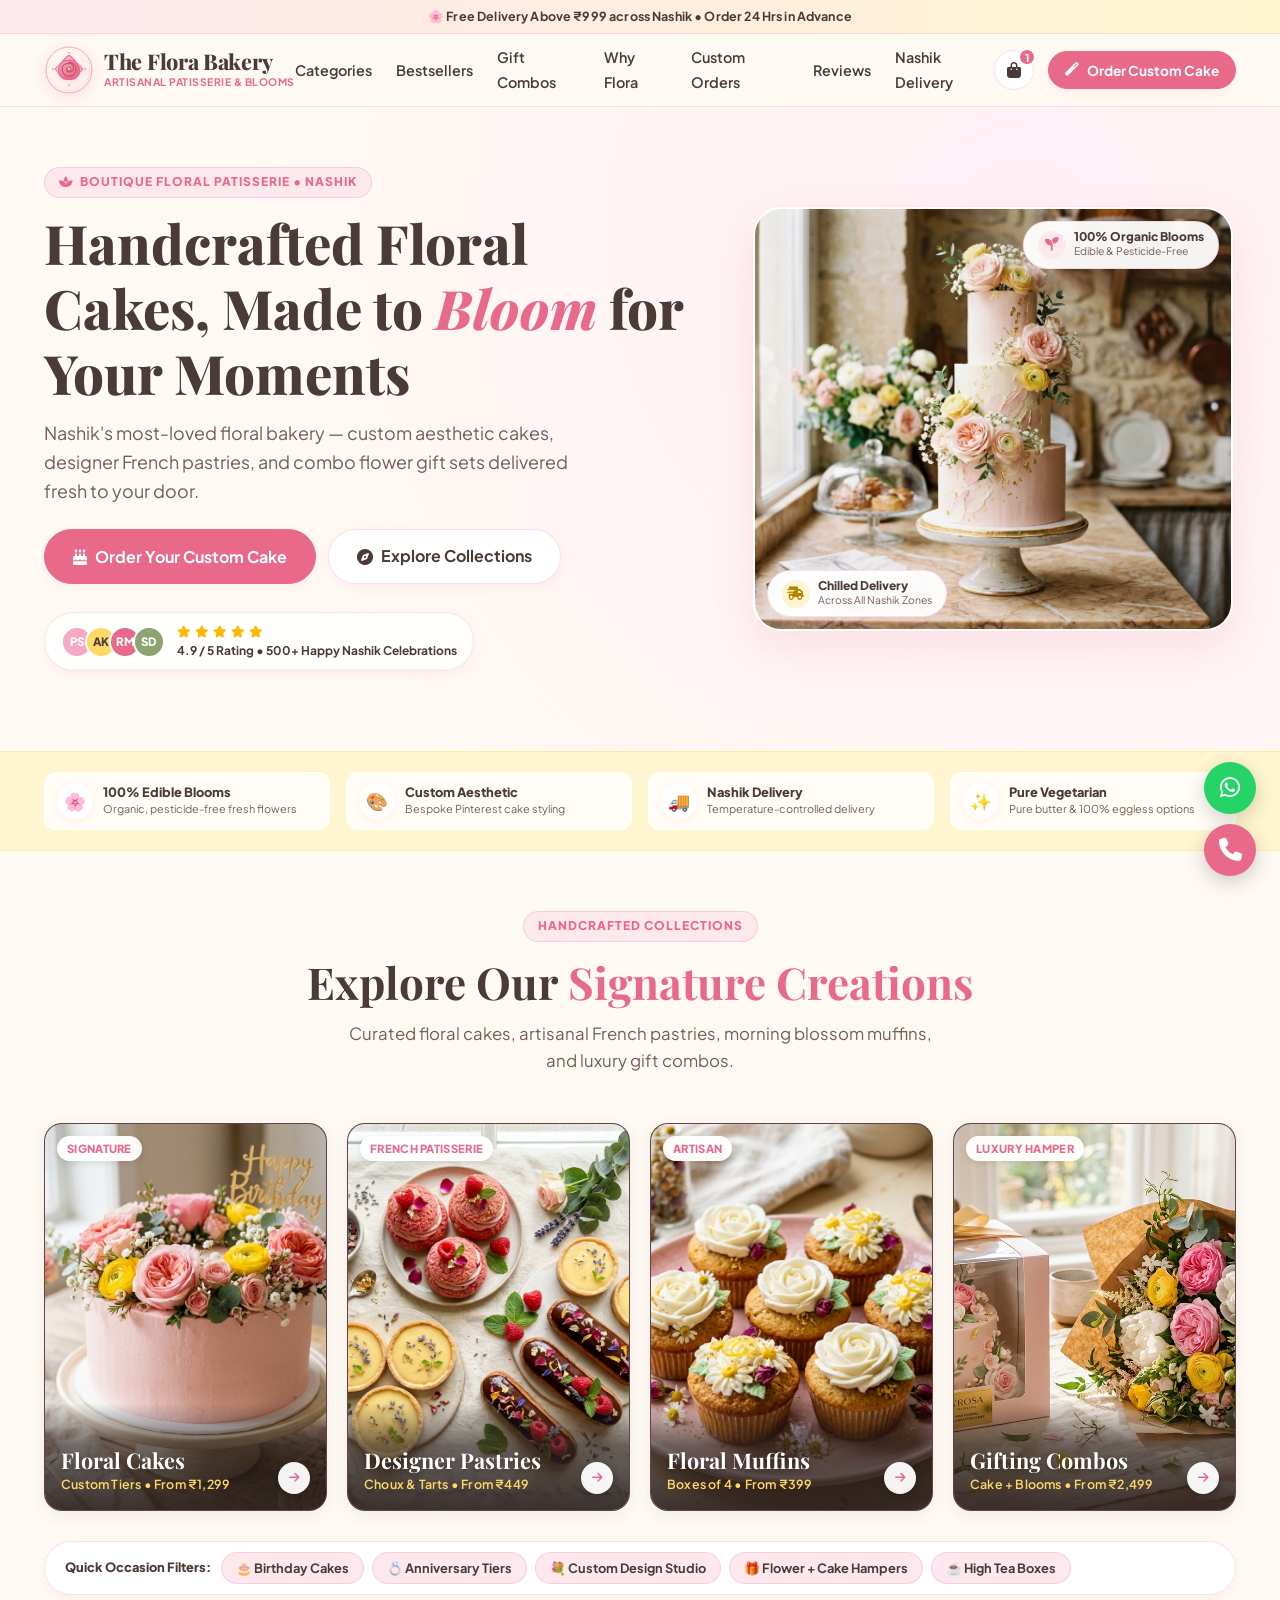
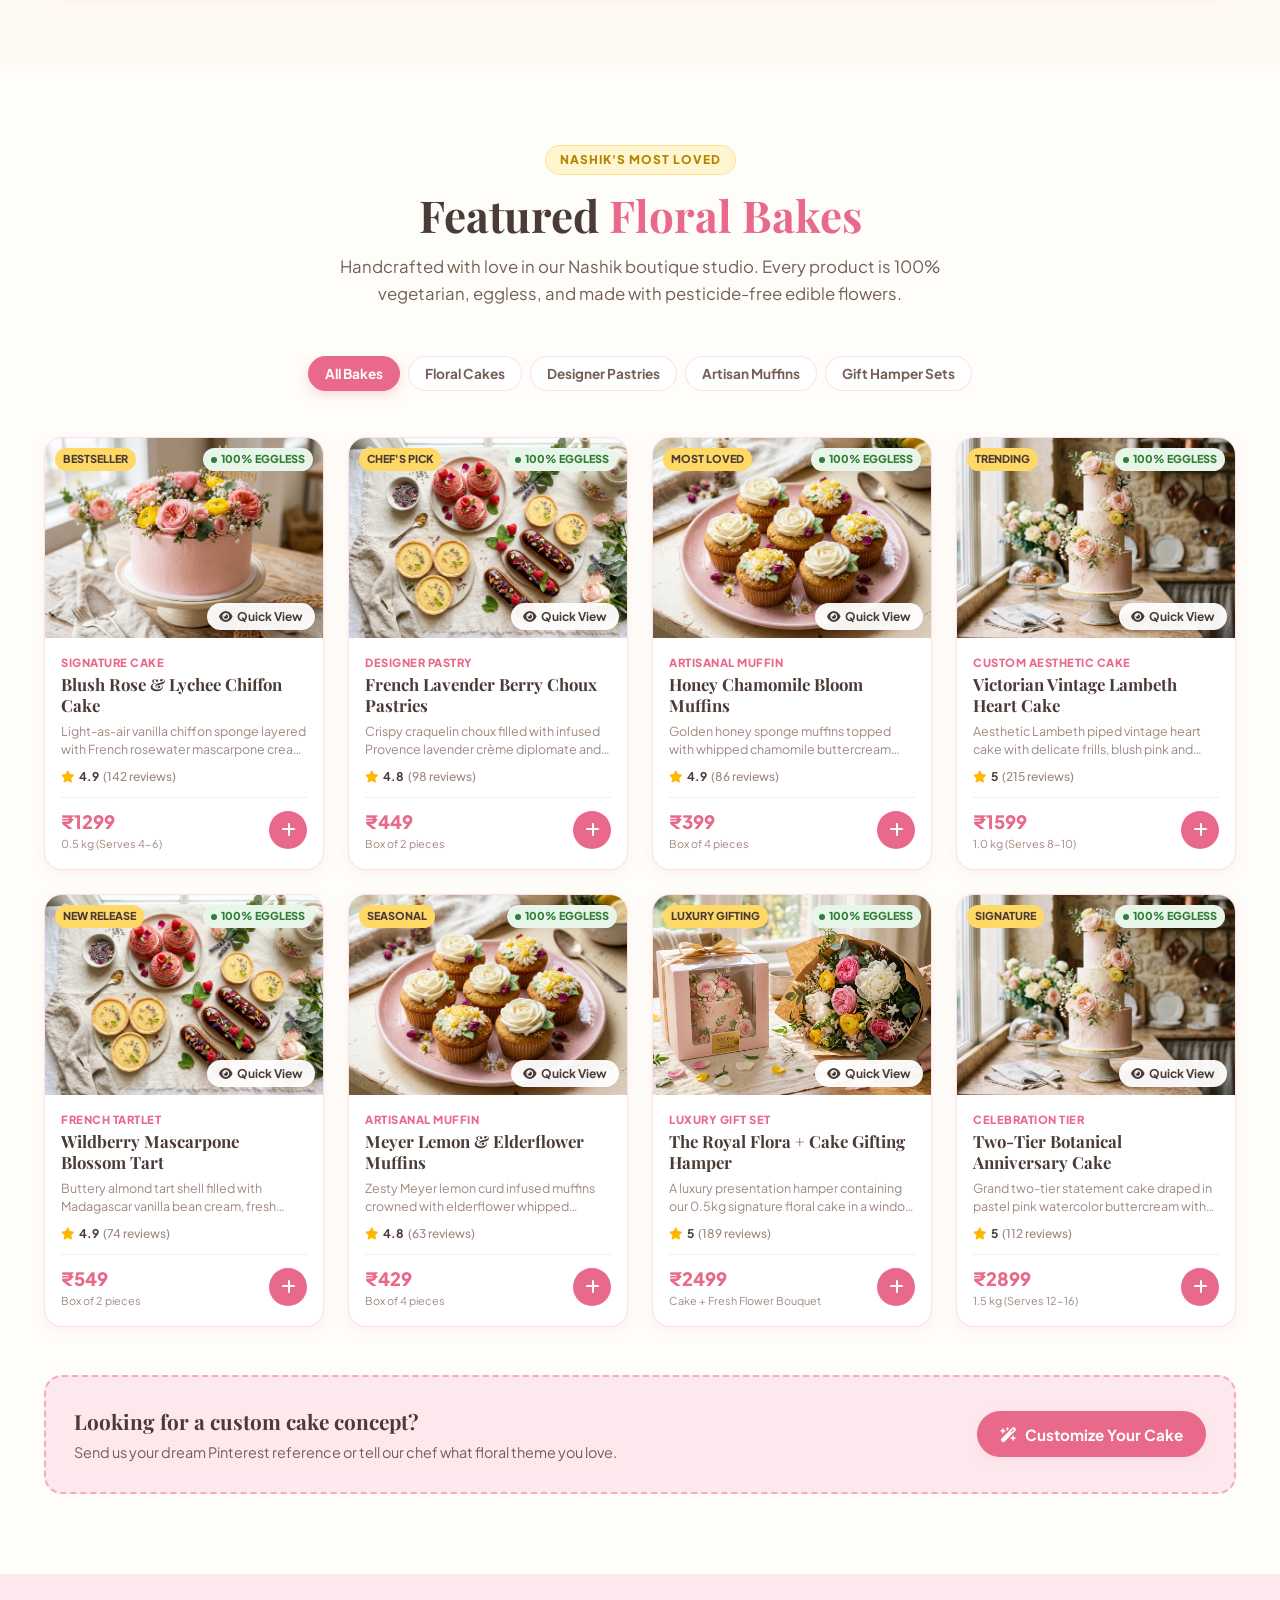
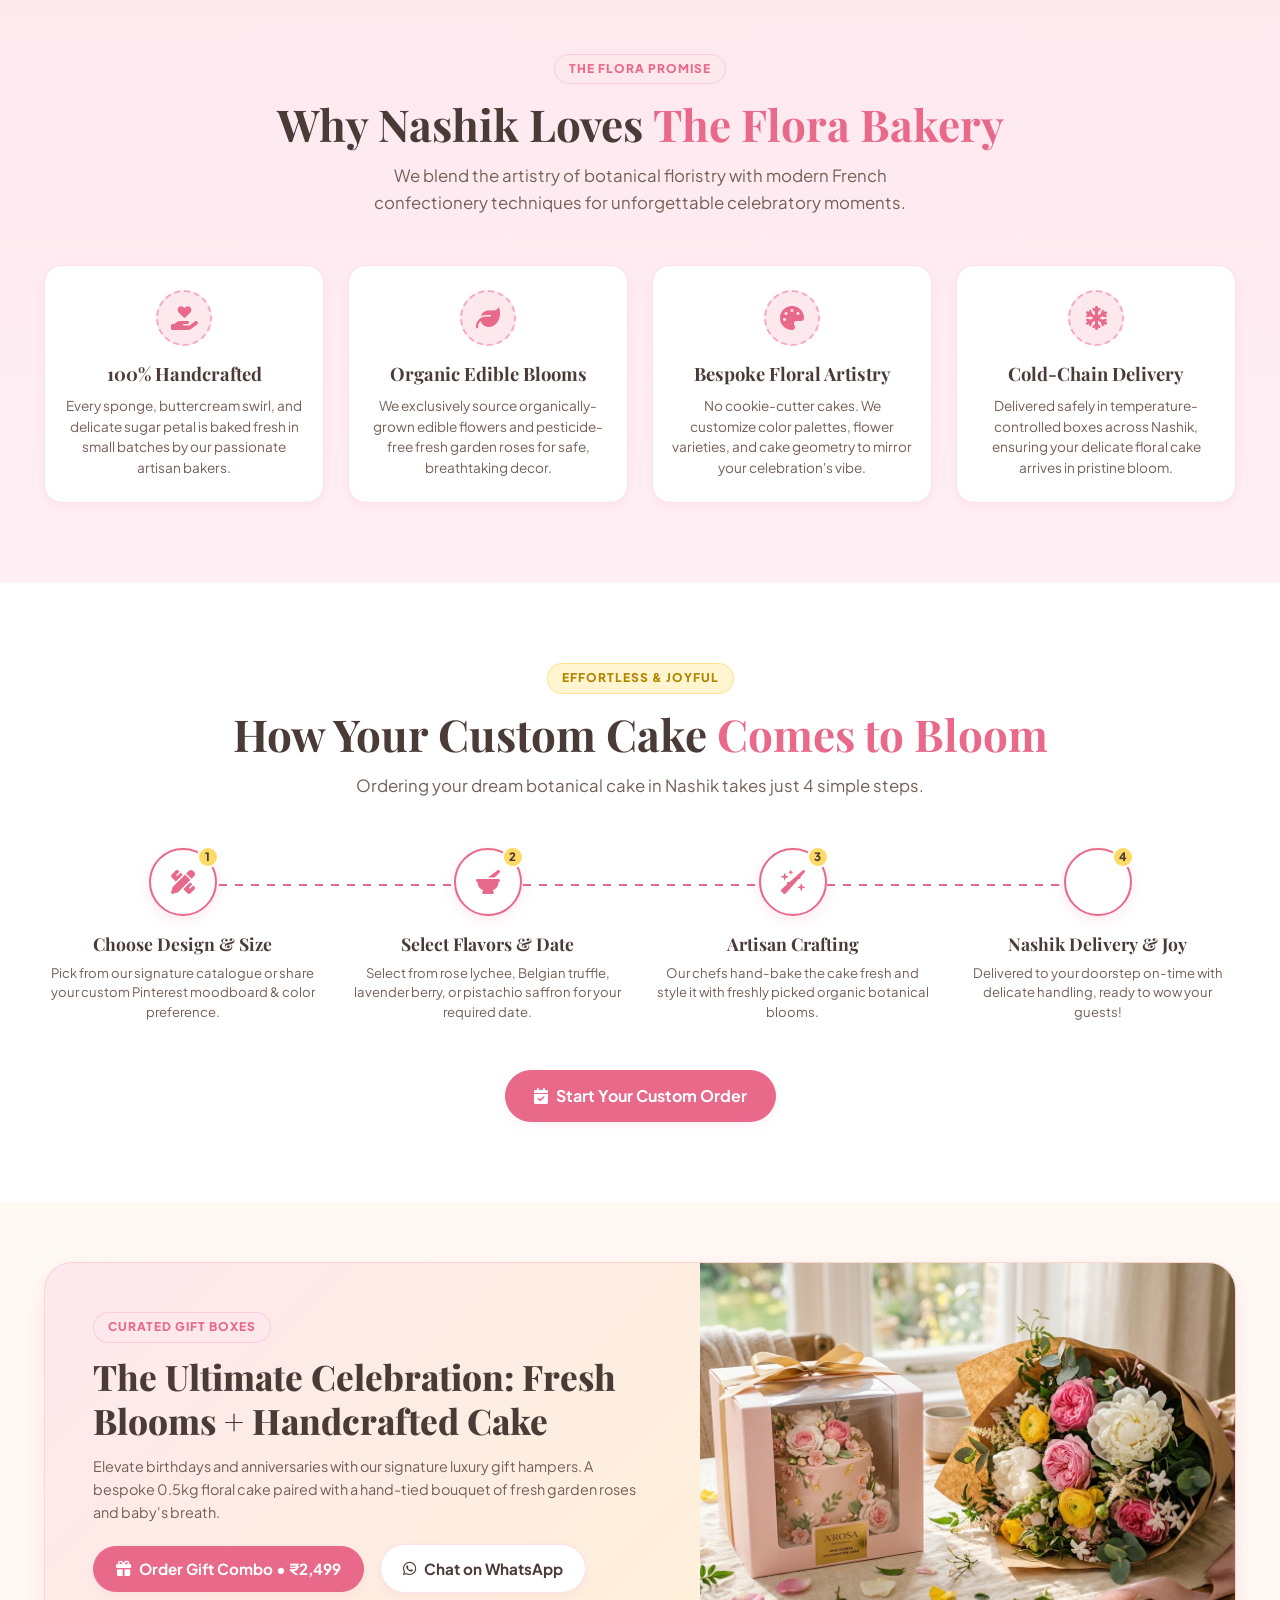
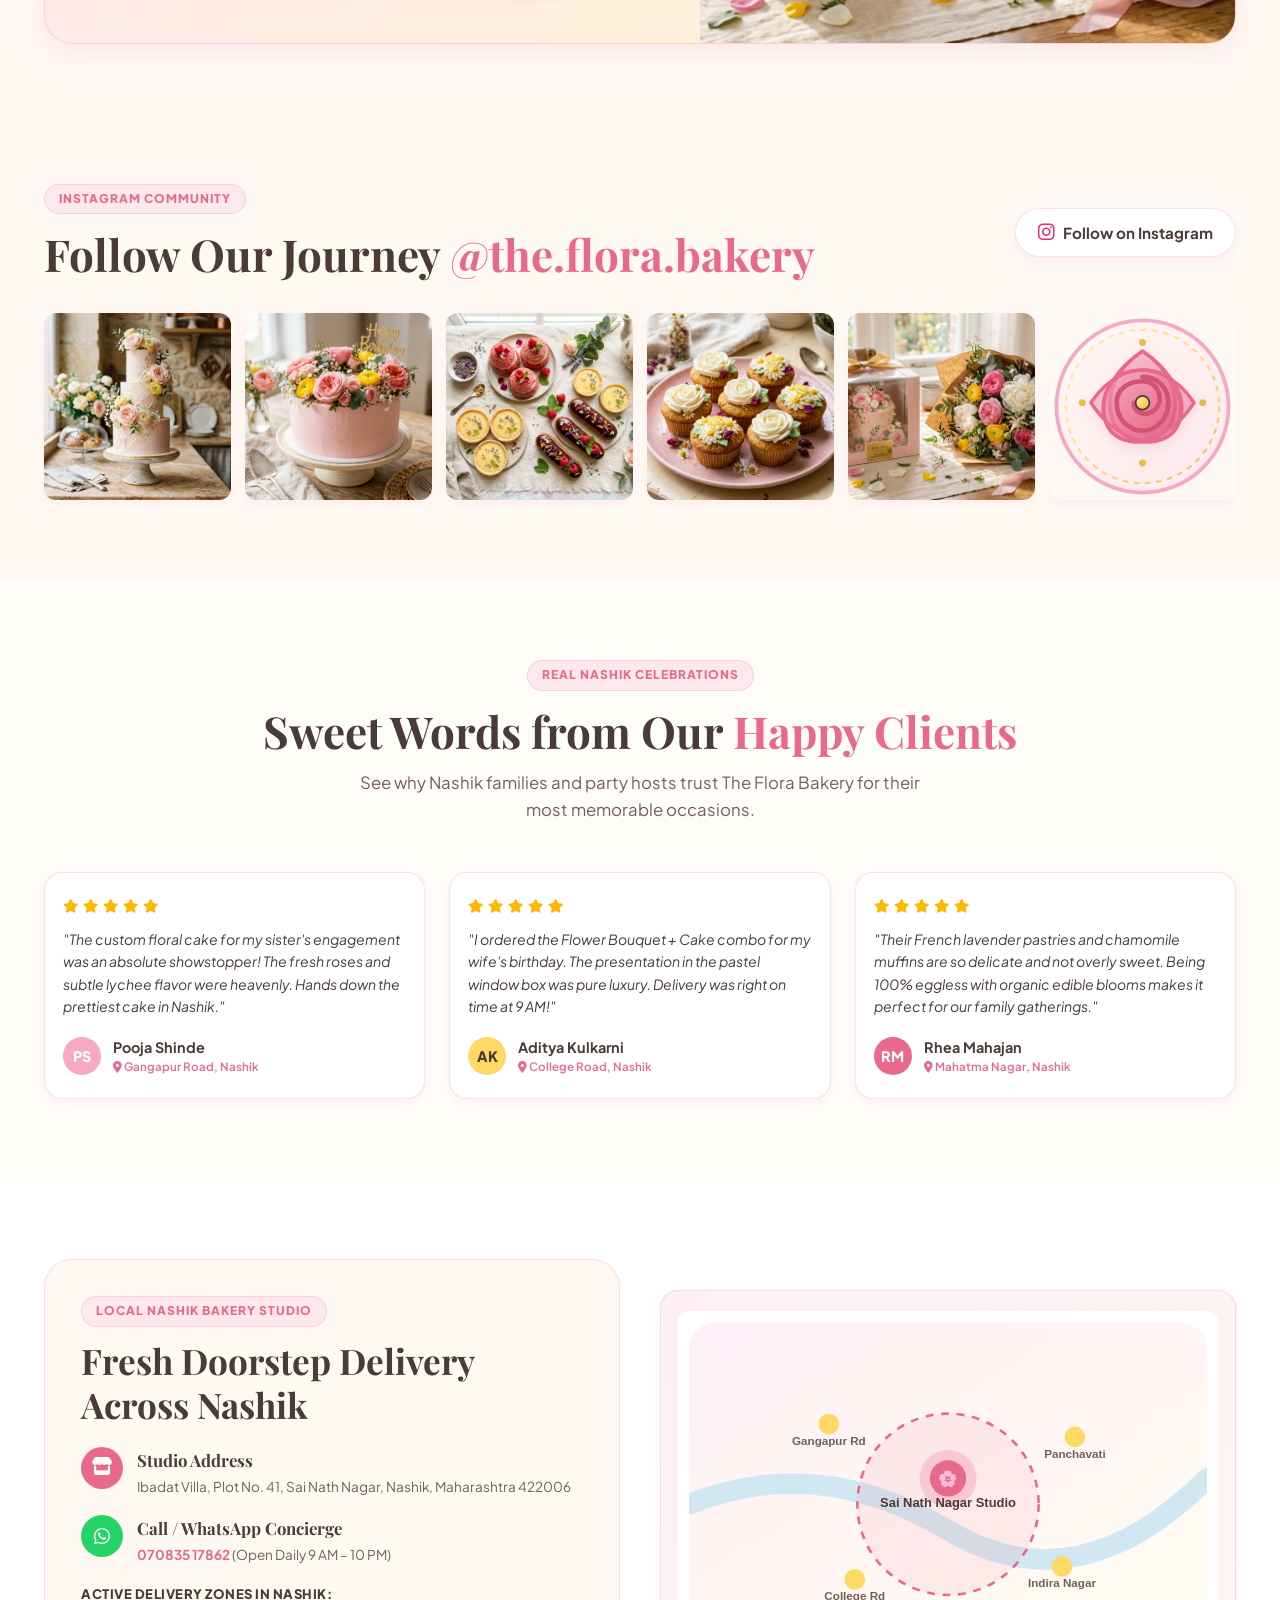
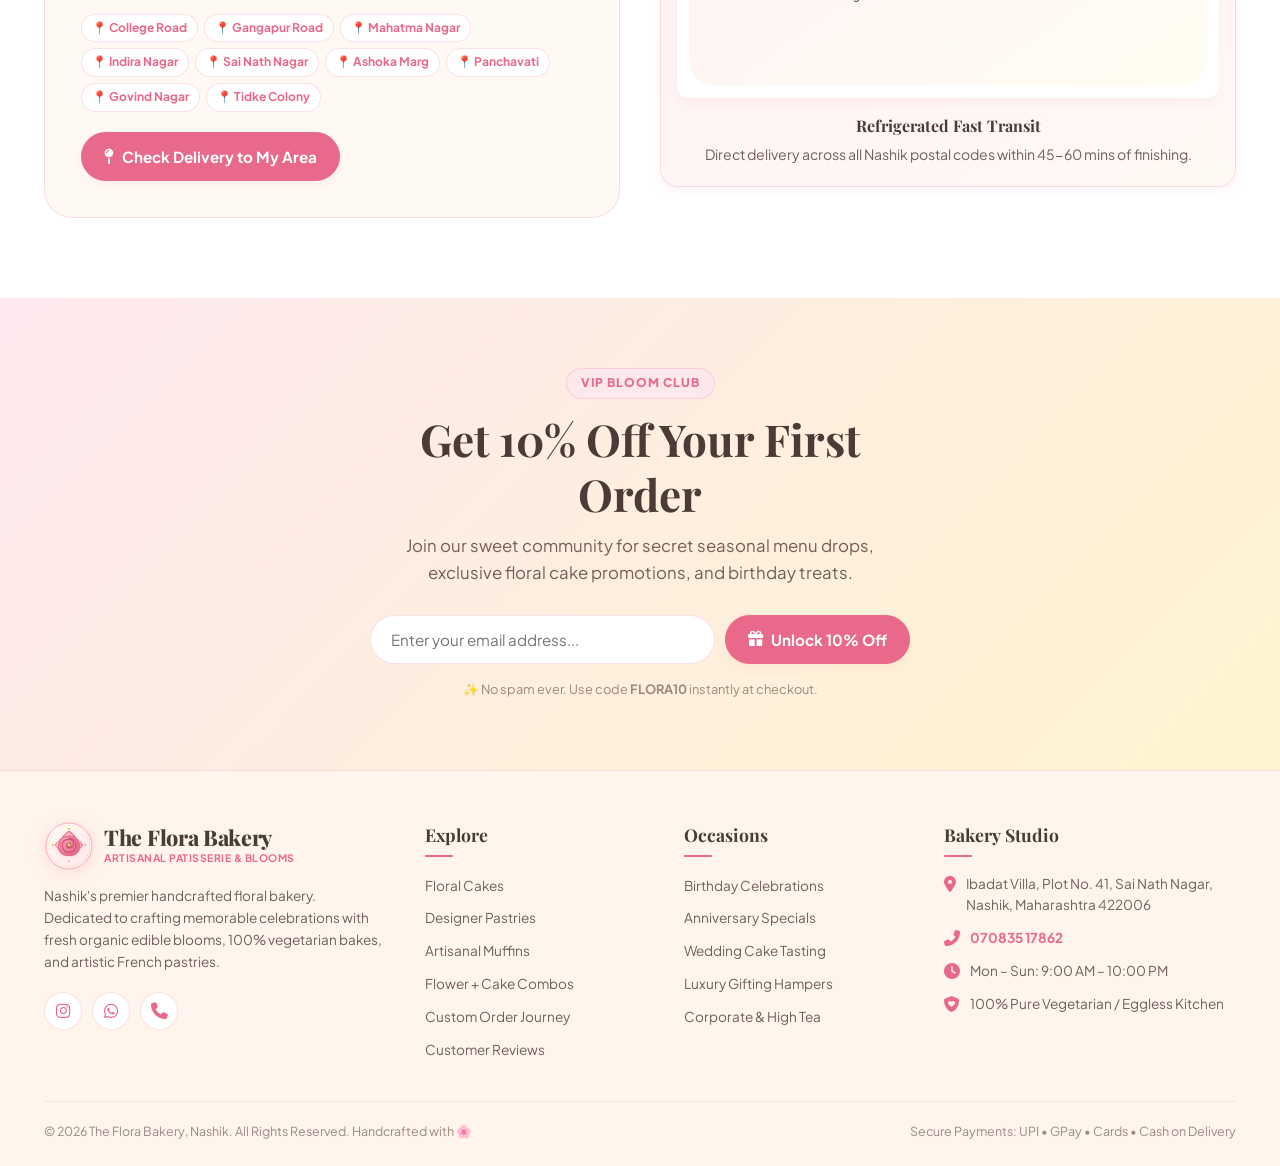
==== index.html @ 533a0c08 "Optimize announcement bar to single-line and redesign category section with intuitive 4-card visual " ====
<!DOCTYPE html>
<html lang="en">
<head>
  <meta charset="UTF-8">
  <meta name="viewport" content="width=device-width, initial-scale=1.0">
  <title>The Flora Bakery | Handcrafted Floral Cakes & Artisanal Patisserie in Nashik</title>
  <meta name="description" content="Nashik's premier handcrafted floral bakery. Custom aesthetic floral cakes, designer pastries, gourmet muffins, and flower-and-cake gift hampers. Fresh delivery across Nashik.">
  
  <!-- Favicon -->
  <link rel="icon" type="image/svg+xml" href="images/logo-icon.svg">

  <!-- Font Awesome Icons -->
  <link rel="stylesheet" href="https://cdnjs.cloudflare.com/ajax/libs/font-awesome/6.5.1/css/all.min.css">
  
  <!-- Custom Stylesheet -->
  <link rel="stylesheet" href="css/styles.css">
</head>
<body>

  <!-- ==========================================================================
       1. ANNOUNCEMENT BAR (SLIM, STRICTLY SINGLE-LINE)
       ========================================================================== -->
  <div class="announcement-bar" id="announcementBar">
    <div class="announcement-item">
      <span id="announcementText" class="announcement-text">
        🌸 Free Delivery Above ₹999 across Nashik • Order 24 Hrs in Advance
      </span>
    </div>
  </div>

  <!-- ==========================================================================
       2. STICKY NAVIGATION HEADER
       ========================================================================== -->
  <header class="site-header" id="siteHeader">
    <div class="container">
      <div class="header-inner">
        
        <!-- Brand Logo & Name -->
        <a href="#hero" class="brand-logo-wrap" title="The Flora Bakery Nashik">
          <img src="images/logo-icon.svg" alt="The Flora Bakery Logo" class="brand-logo-img">
          <div class="brand-text-block">
            <span class="brand-name">The Flora Bakery</span>
            <span class="brand-tagline">Artisanal Patisserie & Blooms</span>
          </div>
        </a>

        <!-- Desktop Navigation Menu -->
        <nav>
          <ul class="nav-menu" id="navMenu">
            <li><a href="#categories" class="nav-link">Categories</a></li>
            <li><a href="#bestsellers" class="nav-link">Bestsellers</a></li>
            <li><a href="#combos" class="nav-link">Gift Combos</a></li>
            <li><a href="#why-us" class="nav-link">Why Flora</a></li>
            <li><a href="#how-it-works" class="nav-link">Custom Orders</a></li>
            <li><a href="#testimonials" class="nav-link">Reviews</a></li>
            <li><a href="#delivery-info" class="nav-link">Nashik Delivery</a></li>
          </ul>
        </nav>

        <!-- Header Actions (Cart, Quick Custom CTA) -->
        <div class="header-actions">
          <button class="action-icon-btn" onclick="openCartDrawer()" title="View Shopping Cart" aria-label="Shopping Cart">
            <i class="fas fa-shopping-bag"></i>
            <span class="cart-count-badge" id="cartCountBadge">1</span>
          </button>
          
          <button class="btn btn-primary btn-sm header-custom-cta" onclick="openCakeBuilderModal()">
            <i class="fas fa-magic"></i> Order Custom Cake
          </button>

          <button class="mobile-menu-toggle" id="mobileMenuToggle" onclick="openMobileNav()" aria-label="Toggle navigation">
            <i class="fas fa-bars"></i>
          </button>
        </div>

      </div>
    </div>
  </header>

  <!-- Mobile Slide Navigation Drawer -->
  <div class="mobile-nav-drawer" id="mobileNavDrawer" onclick="closeMobileNav()">
    <div class="mobile-nav-content" onclick="event.stopPropagation()">
      <div class="mobile-drawer-header">
        <div class="brand-logo-wrap">
          <img src="images/logo-icon.svg" alt="The Flora Bakery Logo" class="brand-logo-img" style="width:38px; height:38px;">
          <span class="brand-name" style="font-size:1.15rem;">The Flora Bakery</span>
        </div>
        <button class="cart-close-btn" onclick="closeMobileNav()" aria-label="Close menu">
          <i class="fas fa-times"></i>
        </button>
      </div>

      <ul class="mobile-nav-links">
        <li><a href="#categories" class="mobile-nav-link" onclick="closeMobileNav()"><span>🌸 Categories</span> <i class="fas fa-chevron-right" style="font-size:0.8rem; color:var(--pink-blush);"></i></a></li>
        <li><a href="#bestsellers" class="mobile-nav-link" onclick="closeMobileNav()"><span>✨ Bestsellers</span> <i class="fas fa-chevron-right" style="font-size:0.8rem; color:var(--pink-blush);"></i></a></li>
        <li><a href="#combos" class="mobile-nav-link" onclick="closeMobileNav()"><span>🎁 Gift Combos</span> <i class="fas fa-chevron-right" style="font-size:0.8rem; color:var(--pink-blush);"></i></a></li>
        <li><a href="#why-us" class="mobile-nav-link" onclick="closeMobileNav()"><span>🌿 Why Flora</span> <i class="fas fa-chevron-right" style="font-size:0.8rem; color:var(--pink-blush);"></i></a></li>
        <li><a href="#how-it-works" class="mobile-nav-link" onclick="closeMobileNav()"><span>🎂 Custom Orders</span> <i class="fas fa-chevron-right" style="font-size:0.8rem; color:var(--pink-blush);"></i></a></li>
        <li><a href="#testimonials" class="mobile-nav-link" onclick="closeMobileNav()"><span>⭐ Reviews</span> <i class="fas fa-chevron-right" style="font-size:0.8rem; color:var(--pink-blush);"></i></a></li>
        <li><a href="#delivery-info" class="mobile-nav-link" onclick="closeMobileNav()"><span>📍 Nashik Delivery</span> <i class="fas fa-chevron-right" style="font-size:0.8rem; color:var(--pink-blush);"></i></a></li>
      </ul>

      <div style="margin-bottom: 20px;">
        <button class="btn btn-primary" style="width: 100%;" onclick="closeMobileNav(); openCakeBuilderModal();">
          <i class="fas fa-magic"></i> Order Custom Cake
        </button>
      </div>

      <div class="mobile-drawer-contact">
        <p style="margin-bottom:6px;"><strong>Bakery Studio:</strong> Sai Nath Nagar, Nashik</p>
        <p style="margin-bottom:12px;"><strong>Direct Call / WhatsApp:</strong> <a href="tel:07083517862" style="color:var(--rose-deep); font-weight:700;">070835 17862</a></p>
        <div class="social-links">
          <a href="https://www.instagram.com/the.flora.bakery" target="_blank" rel="noopener noreferrer" class="social-btn"><i class="fab fa-instagram"></i></a>
          <a href="https://wa.me/917083517862" target="_blank" rel="noopener noreferrer" class="social-btn"><i class="fab fa-whatsapp"></i></a>
          <a href="tel:07083517862" class="social-btn"><i class="fas fa-phone"></i></a>
        </div>
      </div>
    </div>
  </div>

  <main>
    <!-- ==========================================================================
         3. HERO SECTION (ABOVE THE FOLD - CRO ENGINE)
         ========================================================================== -->
    <section class="hero-section" id="hero">
      <div class="container">
        <div class="hero-grid">
          
          <!-- Left Value Proposition Column -->
          <div class="hero-content">
            <div class="heading-tag">
              <i class="fas fa-spa"></i> Boutique Floral Patisserie • Nashik
            </div>
            
            <h1 class="hero-headline">
              Handcrafted Floral Cakes, Made to <span class="bloom-word">Bloom</span> for Your Moments
            </h1>
            
            <p class="hero-subhead">
              Nashik's most-loved floral bakery — custom aesthetic cakes, designer French pastries, and combo flower gift sets delivered fresh to your door.
            </p>

            <div class="hero-cta-group">
              <button class="btn btn-primary btn-lg" onclick="openCakeBuilderModal()">
                <i class="fas fa-birthday-cake"></i> Order Your Custom Cake
              </button>
              <a href="#categories" class="btn btn-secondary btn-lg">
                <i class="fas fa-compass"></i> Explore Collections
              </a>
            </div>

            <!-- Social Proof Strip -->
            <div class="hero-social-proof">
              <div class="avatar-stack">
                <div class="avatar-initials">PS</div>
                <div class="avatar-initials">AK</div>
                <div class="avatar-initials">RM</div>
                <div class="avatar-initials">SD</div>
              </div>
              <div class="proof-text">
                <div class="stars-row">
                  <i class="fas fa-star"></i>
                  <i class="fas fa-star"></i>
                  <i class="fas fa-star"></i>
                  <i class="fas fa-star"></i>
                  <i class="fas fa-star"></i>
                </div>
                <div class="proof-desc">
                  <span>4.9 / 5 Rating</span> • 500+ Happy Nashik Celebrations
                </div>
              </div>
            </div>

          </div>

          <!-- Right Hero Visual Card -->
          <div class="hero-visual-card">
            <div class="hero-cake-main-wrapper">
              <img src="images/hero-cake.jpg" alt="Artisanal Handcrafted Floral Cake by The Flora Bakery" class="hero-cake-img">
              
              <!-- Floating Micro-Badge Top Right -->
              <div class="floating-badge badge-top-right">
                <div class="badge-icon">
                  <i class="fas fa-seedling"></i>
                </div>
                <div class="badge-info">
                  <h4>100% Organic Blooms</h4>
                  <p>Edible & Pesticide-Free</p>
                </div>
              </div>

              <!-- Floating Micro-Badge Bottom Left -->
              <div class="floating-badge badge-bottom-left">
                <div class="badge-icon yellow-bg">
                  <i class="fas fa-truck-fast"></i>
                </div>
                <div class="badge-info">
                  <h4>Chilled Delivery</h4>
                  <p>Across All Nashik Zones</p>
                </div>
              </div>

            </div>
          </div>

        </div>
      </div>
    </section>

    <!-- ==========================================================================
         4. TRUST / USP BAR
         ========================================================================== -->
    <section class="trust-usp-bar">
      <div class="container">
        <div class="usp-grid">
          
          <div class="usp-item">
            <div class="usp-icon">🌸</div>
            <div class="usp-text">
              <h4>100% Edible Blooms</h4>
              <p>Organic, pesticide-free fresh flowers</p>
            </div>
          </div>

          <div class="usp-item">
            <div class="usp-icon">🎨</div>
            <div class="usp-text">
              <h4>Custom Aesthetic</h4>
              <p>Bespoke Pinterest cake styling</p>
            </div>
          </div>

          <div class="usp-item">
            <div class="usp-icon">🚚</div>
            <div class="usp-text">
              <h4>Nashik Delivery</h4>
              <p>Temperature-controlled delivery</p>
            </div>
          </div>

          <div class="usp-item">
            <div class="usp-icon">✨</div>
            <div class="usp-text">
              <h4>Pure Vegetarian</h4>
              <p>Pure butter & 100% eggless options</p>
            </div>
          </div>

        </div>
      </div>
    </section>

    <!-- ==========================================================================
         5. SHOP BY CATEGORY TILES (CLEAN & INTUITIVE 4-CARD HUB)
         ========================================================================== -->
    <section class="section-padding category-section" id="categories">
      <div class="container">
        
        <div class="text-center" style="margin-bottom: 28px;">
          <span class="heading-tag">Handcrafted Collections</span>
          <h2 class="section-title">Explore Our <span class="highlight">Signature Creations</span></h2>
          <p class="section-subtitle">
            Curated floral cakes, artisanal French pastries, morning blossom muffins, and luxury gift combos.
          </p>
        </div>

        <!-- 4 Intuitive Visual Category Cards -->
        <div class="category-cards-grid">
          
          <!-- Category 1: Cakes -->
          <div class="category-card" onclick="selectCategory('cakes')" role="button" tabindex="0" title="Explore Floral Cakes">
            <div class="category-img-holder">
              <img src="images/cat-cakes.jpg" alt="Artisanal Floral Cakes" class="category-img" loading="lazy">
              <span class="category-badge">Signature</span>
            </div>
            <div class="category-overlay-info">
              <div class="category-meta">
                <h3 class="category-title">Floral Cakes</h3>
                <span class="category-price-hint">Custom Tiers • From ₹1,299</span>
              </div>
              <div class="category-action-pill">
                <span>View</span> <i class="fas fa-arrow-right"></i>
              </div>
            </div>
          </div>

          <!-- Category 2: Pastries -->
          <div class="category-card" onclick="selectCategory('pastries')" role="button" tabindex="0" title="Explore French Pastries">
            <div class="category-img-holder">
              <img src="images/cat-pastries.jpg" alt="Designer Floral Pastries" class="category-img" loading="lazy">
              <span class="category-badge">French Patisserie</span>
            </div>
            <div class="category-overlay-info">
              <div class="category-meta">
                <h3 class="category-title">Designer Pastries</h3>
                <span class="category-price-hint">Choux & Tarts • From ₹449</span>
              </div>
              <div class="category-action-pill">
                <span>View</span> <i class="fas fa-arrow-right"></i>
              </div>
            </div>
          </div>

          <!-- Category 3: Muffins -->
          <div class="category-card" onclick="selectCategory('muffins')" role="button" tabindex="0" title="Explore Floral Muffins">
            <div class="category-img-holder">
              <img src="images/cat-muffins.jpg" alt="Artisanal Floral Muffins" class="category-img" loading="lazy">
              <span class="category-badge">Artisan</span>
            </div>
            <div class="category-overlay-info">
              <div class="category-meta">
                <h3 class="category-title">Floral Muffins</h3>
                <span class="category-price-hint">Boxes of 4 • From ₹399</span>
              </div>
              <div class="category-action-pill">
                <span>View</span> <i class="fas fa-arrow-right"></i>
              </div>
            </div>
          </div>

          <!-- Category 4: Gifting Combos -->
          <div class="category-card" onclick="selectCategory('combos')" role="button" tabindex="0" title="Explore Gift Combos">
            <div class="category-img-holder">
              <img src="images/combo-banner.jpg" alt="Cake and Flower Gifting Combos" class="category-img" loading="lazy">
              <span class="category-badge">Luxury Hamper</span>
            </div>
            <div class="category-overlay-info">
              <div class="category-meta">
                <h3 class="category-title">Gifting Combos</h3>
                <span class="category-price-hint">Cake + Blooms • From ₹2,499</span>
              </div>
              <div class="category-action-pill">
                <span>View</span> <i class="fas fa-arrow-right"></i>
              </div>
            </div>
          </div>

        </div>

        <!-- Occasions Quick Filter Bar -->
        <div class="occasions-bar">
          <span class="occasions-bar-label"><i class="fas fa-sparkles" style="color:var(--rose-deep);"></i> Quick Occasion Filters:</span>
          <div class="occasion-chips">
            <button type="button" class="occasion-chip" onclick="selectCategory('cakes')">🎂 Birthday Cakes</button>
            <button type="button" class="occasion-chip" onclick="selectCategory('cakes')">💍 Anniversary Tiers</button>
            <button type="button" class="occasion-chip" onclick="openCakeBuilderModal()">💐 Custom Design Studio</button>
            <button type="button" class="occasion-chip" onclick="selectCategory('combos')">🎁 Flower + Cake Hampers</button>
            <button type="button" class="occasion-chip" onclick="selectCategory('pastries')">☕ High Tea Boxes</button>
          </div>
        </div>

      </div>
    </section>

    <!-- ==========================================================================
         6. BESTSELLERS / FEATURED PRODUCTS SECTION
         ========================================================================== -->
    <section class="section-padding bestsellers-section" id="bestsellers">
      <div class="container">
        
        <div class="text-center">
          <span class="heading-tag yellow-tag">Nashik's Most Loved</span>
          <h2 class="section-title">Featured <span class="highlight">Floral Bakes</span></h2>
          <p class="section-subtitle">
            Handcrafted with love in our Nashik boutique studio. Every product is 100% vegetarian, eggless, and made with pesticide-free edible flowers.
          </p>
        </div>

        <!-- Filter Tabs -->
        <div class="product-filter-tabs">
          <button class="filter-tab-btn active" data-category="all" onclick="filterProducts('all', this)">All Bakes</button>
          <button class="filter-tab-btn" data-category="cakes" onclick="filterProducts('cakes', this)">Floral Cakes</button>
          <button class="filter-tab-btn" data-category="pastries" onclick="filterProducts('pastries', this)">Designer Pastries</button>
          <button class="filter-tab-btn" data-category="muffins" data-category="muffins" onclick="filterProducts('muffins', this)">Artisan Muffins</button>
          <button class="filter-tab-btn" data-category="combos" onclick="filterProducts('combos', this)">Gift Hamper Sets</button>
        </div>

        <!-- Products Grid Container -->
        <div class="product-grid" id="productGrid">
          <!-- Dynamically populated via app.js -->
        </div>

        <!-- Custom Order Banner Card -->
        <div style="margin-top: 48px; background: var(--pink-soft); border: 2px dashed var(--pink-blush); border-radius: var(--radius-md); padding: 28px; text-align: center; display: flex; align-items: center; justify-content: space-between; flex-wrap: wrap; gap: 20px;">
          <div style="text-align: left;">
            <h4 style="font-family: var(--font-serif); font-size: 1.3rem; color: var(--text-cocoa); margin-bottom: 4px;">Looking for a custom cake concept?</h4>
            <p style="font-size: 0.9rem; color: var(--text-secondary);">Send us your dream Pinterest reference or tell our chef what floral theme you love.</p>
          </div>
          <button class="btn btn-primary" onclick="openCakeBuilderModal()">
            <i class="fas fa-wand-magic-sparkles"></i> Customize Your Cake
          </button>
        </div>

      </div>
    </section>

    <!-- ==========================================================================
         7. WHY CHOOSE THE FLORA BAKERY
         ========================================================================== -->
    <section class="section-padding why-us-section" id="why-us">
      <div class="container">
        
        <div class="text-center">
          <span class="heading-tag">The Flora Promise</span>
          <h2 class="section-title">Why Nashik Loves <span class="highlight">The Flora Bakery</span></h2>
          <p class="section-subtitle">
            We blend the artistry of botanical floristry with modern French confectionery techniques for unforgettable celebratory moments.
          </p>
        </div>

        <div class="why-grid">
          
          <div class="why-card">
            <div class="why-icon-bubble">
              <i class="fas fa-hand-holding-heart"></i>
            </div>
            <h3 class="why-title">100% Handcrafted</h3>
            <p class="why-desc">
              Every sponge, buttercream swirl, and delicate sugar petal is baked fresh in small batches by our passionate artisan bakers.
            </p>
          </div>

          <div class="why-card">
            <div class="why-icon-bubble">
              <i class="fas fa-leaf"></i>
            </div>
            <h3 class="why-title">Organic Edible Blooms</h3>
            <p class="why-desc">
              We exclusively source organically-grown edible flowers and pesticide-free fresh garden roses for safe, breathtaking decor.
            </p>
          </div>

          <div class="why-card">
            <div class="why-icon-bubble">
              <i class="fas fa-palette"></i>
            </div>
            <h3 class="why-title">Bespoke Floral Artistry</h3>
            <p class="why-desc">
              No cookie-cutter cakes. We customize color palettes, flower varieties, and cake geometry to mirror your celebration's vibe.
            </p>
          </div>

          <div class="why-card">
            <div class="why-icon-bubble">
              <i class="fas fa-snowflake"></i>
            </div>
            <h3 class="why-title">Cold-Chain Delivery</h3>
            <p class="why-desc">
              Delivered safely in temperature-controlled boxes across Nashik, ensuring your delicate floral cake arrives in pristine bloom.
            </p>
          </div>

        </div>

      </div>
    </section>

    <!-- ==========================================================================
         8. HOW IT WORKS / CUSTOM ORDER PROCESS
         ========================================================================== -->
    <section class="section-padding how-it-works-section" id="how-it-works">
      <div class="container">
        
        <div class="text-center">
          <span class="heading-tag yellow-tag">Effortless & Joyful</span>
          <h2 class="section-title">How Your Custom Cake <span class="highlight">Comes to Bloom</span></h2>
          <p class="section-subtitle">
            Ordering your dream botanical cake in Nashik takes just 4 simple steps.
          </p>
        </div>

        <div class="steps-flow-grid">
          
          <div class="step-card">
            <div class="step-number-bubble">
              <i class="fas fa-pen-ruler" style="color:var(--rose-deep);"></i>
              <span class="step-badge-num">1</span>
            </div>
            <h3 class="step-title">Choose Design & Size</h3>
            <p class="step-desc">Pick from our signature catalogue or share your custom Pinterest moodboard & color preference.</p>
          </div>

          <div class="step-card">
            <div class="step-number-bubble">
              <i class="fas fa-mortar-pestle" style="color:var(--rose-deep);"></i>
              <span class="step-badge-num">2</span>
            </div>
            <h3 class="step-title">Select Flavors & Date</h3>
            <p class="step-desc">Select from rose lychee, Belgian truffle, lavender berry, or pistachio saffron for your required date.</p>
          </div>

          <div class="step-card">
            <div class="step-number-bubble">
              <i class="fas fa-wand-sparkles" style="color:var(--rose-deep);"></i>
              <span class="step-badge-num">3</span>
            </div>
            <h3 class="step-title">Artisan Crafting</h3>
            <p class="step-desc">Our chefs hand-bake the cake fresh and style it with freshly picked organic botanical blooms.</p>
          </div>

          <div class="step-card">
            <div class="step-number-bubble">
              <i class="fas fa-box-heart" style="color:var(--rose-deep);"></i>
              <span class="step-badge-num">4</span>
            </div>
            <h3 class="step-title">Nashik Delivery & Joy</h3>
            <p class="step-desc">Delivered to your doorstep on-time with delicate handling, ready to wow your guests!</p>
          </div>

        </div>

        <div class="text-center" style="margin-top: 48px;">
          <button class="btn btn-primary btn-lg" onclick="openCakeBuilderModal()">
            <i class="fas fa-calendar-check"></i> Start Your Custom Order
          </button>
        </div>

      </div>
    </section>

    <!-- ==========================================================================
         11. COMBO / GIFTING HIGHLIGHT BANNER
         ========================================================================== -->
    <section class="combo-banner-section" id="combos">
      <div class="container">
        <div class="combo-banner-box">
          
          <div class="combo-content">
            <span class="heading-tag">Curated Gift Boxes</span>
            <h2 class="combo-title">The Ultimate Celebration: Fresh Blooms + Handcrafted Cake</h2>
            <p class="combo-desc">
              Elevate birthdays and anniversaries with our signature luxury gift hampers. A bespoke 0.5kg floral cake paired with a hand-tied bouquet of fresh garden roses and baby's breath.
            </p>
            <div style="display:flex; gap:16px; flex-wrap:wrap; align-items:center;">
              <button class="btn btn-primary" onclick="addToCart(7)">
                <i class="fas fa-gift"></i> Order Gift Combo • ₹2,499
              </button>
              <a href="https://wa.me/917083517862?text=Hi!%20I%20want%20to%20customize%20a%20Flower%20and%20Cake%20Gift%20Hamper." target="_blank" class="btn btn-secondary">
                <i class="fab fa-whatsapp"></i> Chat on WhatsApp
              </a>
            </div>
          </div>

          <div class="combo-img-wrap">
            <img src="images/combo-banner.jpg" alt="Flower Bouquet and Floral Cake Gift Set" class="combo-img" loading="lazy">
          </div>

        </div>
      </div>
    </section>

    <!-- ==========================================================================
         9. INSTAGRAM / SOCIAL PROOF GALLERY
         ========================================================================== -->
    <section class="section-padding insta-gallery-section" id="instagram">
      <div class="container">
        
        <div class="insta-header-wrap">
          <div>
            <span class="heading-tag">Instagram Community</span>
            <h2 class="section-title" style="margin-bottom:0;">Follow Our Journey <span class="highlight">@the.flora.bakery</span></h2>
          </div>
          <a href="https://www.instagram.com/the.flora.bakery" target="_blank" rel="noopener noreferrer" class="btn btn-secondary">
            <i class="fab fa-instagram" style="color: #E1306C; font-size:1.2rem;"></i> Follow on Instagram
          </a>
        </div>

        <div class="insta-grid">
          
          <div class="insta-item">
            <img src="images/hero-cake.jpg" alt="Floral cake details" class="insta-img" loading="lazy">
            <div class="insta-overlay">
              <i class="fab fa-instagram"></i>
              <span>@the.flora.bakery</span>
            </div>
          </div>

          <div class="insta-item">
            <img src="images/cat-cakes.jpg" alt="Artisanal celebration cake" class="insta-img" loading="lazy">
            <div class="insta-overlay">
              <i class="fab fa-instagram"></i>
              <span>@the.flora.bakery</span>
            </div>
          </div>

          <div class="insta-item">
            <img src="images/cat-pastries.jpg" alt="French flower pastries" class="insta-img" loading="lazy">
            <div class="insta-overlay">
              <i class="fab fa-instagram"></i>
              <span>@the.flora.bakery</span>
            </div>
          </div>

          <div class="insta-item">
            <img src="images/cat-muffins.jpg" alt="Chamomile flower muffins" class="insta-img" loading="lazy">
            <div class="insta-overlay">
              <i class="fab fa-instagram"></i>
              <span>@the.flora.bakery</span>
            </div>
          </div>

          <div class="insta-item">
            <img src="images/combo-banner.jpg" alt="Flower and cake hamper" class="insta-img" loading="lazy">
            <div class="insta-overlay">
              <i class="fab fa-instagram"></i>
              <span>@the.flora.bakery</span>
            </div>
          </div>

          <div class="insta-item">
            <img src="images/logo-icon.svg" alt="The Flora Bakery Logo Art" class="insta-img" loading="lazy">
            <div class="insta-overlay">
              <i class="fab fa-instagram"></i>
              <span>@the.flora.bakery</span>
            </div>
          </div>

        </div>

      </div>
    </section>

    <!-- ==========================================================================
         10. TESTIMONIALS & REVIEWS
         ========================================================================== -->
    <section class="section-padding testimonials-section" id="testimonials">
      <div class="container">
        
        <div class="text-center">
          <span class="heading-tag">Real Nashik Celebrations</span>
          <h2 class="section-title">Sweet Words from Our <span class="highlight">Happy Clients</span></h2>
          <p class="section-subtitle">
            See why Nashik families and party hosts trust The Flora Bakery for their most memorable occasions.
          </p>
        </div>

        <div class="reviews-grid">
          
          <!-- Testimonial 1 -->
          <div class="review-card">
            <div class="review-stars">
              <i class="fas fa-star"></i>
              <i class="fas fa-star"></i>
              <i class="fas fa-star"></i>
              <i class="fas fa-star"></i>
              <i class="fas fa-star"></i>
            </div>
            <p class="review-quote">
              "The custom floral cake for my sister's engagement was an absolute showstopper! The fresh roses and subtle lychee flavor were heavenly. Hands down the prettiest cake in Nashik."
            </p>
            <div class="reviewer-meta">
              <div class="reviewer-avatar">PS</div>
              <div class="reviewer-details">
                <h5>Pooja Shinde</h5>
                <p><i class="fas fa-map-marker-alt"></i> Gangapur Road, Nashik</p>
              </div>
            </div>
          </div>

          <!-- Testimonial 2 -->
          <div class="review-card">
            <div class="review-stars">
              <i class="fas fa-star"></i>
              <i class="fas fa-star"></i>
              <i class="fas fa-star"></i>
              <i class="fas fa-star"></i>
              <i class="fas fa-star"></i>
            </div>
            <p class="review-quote">
              "I ordered the Flower Bouquet + Cake combo for my wife's birthday. The presentation in the pastel window box was pure luxury. Delivery was right on time at 9 AM!"
            </p>
            <div class="reviewer-meta">
              <div class="reviewer-avatar" style="background:var(--yellow-butter); color:var(--text-cocoa);">AK</div>
              <div class="reviewer-details">
                <h5>Aditya Kulkarni</h5>
                <p><i class="fas fa-map-marker-alt"></i> College Road, Nashik</p>
              </div>
            </div>
          </div>

          <!-- Testimonial 3 -->
          <div class="review-card">
            <div class="review-stars">
              <i class="fas fa-star"></i>
              <i class="fas fa-star"></i>
              <i class="fas fa-star"></i>
              <i class="fas fa-star"></i>
              <i class="fas fa-star"></i>
            </div>
            <p class="review-quote">
              "Their French lavender pastries and chamomile muffins are so delicate and not overly sweet. Being 100% eggless with organic edible blooms makes it perfect for our family gatherings."
            </p>
            <div class="reviewer-meta">
              <div class="reviewer-avatar" style="background:var(--rose-deep);">RM</div>
              <div class="reviewer-details">
                <h5>Rhea Mahajan</h5>
                <p><i class="fas fa-map-marker-alt"></i> Mahatma Nagar, Nashik</p>
              </div>
            </div>
          </div>

        </div>

      </div>
    </section>

    <!-- ==========================================================================
         12. DELIVERY AREA / LOCAL TRUST SECTION (NASHIK)
         ========================================================================== -->
    <section class="section-padding local-trust-section" id="delivery-info">
      <div class="container">
        
        <div class="local-grid">
          
          <div class="local-info-card">
            <span class="heading-tag">Local Nashik Bakery Studio</span>
            <h2 class="section-title" style="font-size:2.2rem; margin-bottom:20px;">Fresh Doorstep Delivery Across Nashik</h2>
            
            <div class="studio-address-box">
              <div class="address-icon">
                <i class="fas fa-store"></i>
              </div>
              <div class="address-text">
                <h4>Studio Address</h4>
                <p>Ibadat Villa, Plot No. 41, Sai Nath Nagar, Nashik, Maharashtra 422006</p>
              </div>
            </div>

            <div class="studio-address-box">
              <div class="address-icon" style="background: #25D366;">
                <i class="fab fa-whatsapp"></i>
              </div>
              <div class="address-text">
                <h4>Call / WhatsApp Concierge</h4>
                <p><a href="tel:07083517862" style="font-weight:700; color:var(--rose-deep);">070835 17862</a> (Open Daily 9 AM – 10 PM)</p>
              </div>
            </div>

            <div class="delivery-zones-wrap">
              <h5>Active Delivery Zones in Nashik:</h5>
              <div class="zone-chips">
                <span class="zone-chip">📍 College Road</span>
                <span class="zone-chip">📍 Gangapur Road</span>
                <span class="zone-chip">📍 Mahatma Nagar</span>
                <span class="zone-chip">📍 Indira Nagar</span>
                <span class="zone-chip">📍 Sai Nath Nagar</span>
                <span class="zone-chip">📍 Ashoka Marg</span>
                <span class="zone-chip">📍 Panchavati</span>
                <span class="zone-chip">📍 Govind Nagar</span>
                <span class="zone-chip">📍 Tidke Colony</span>
              </div>
            </div>

            <a href="https://wa.me/917083517862?text=Hello%20The%20Flora%20Bakery!%20Can%20you%20confirm%20delivery%20to%20my%20location%20in%20Nashik?" target="_blank" class="btn btn-primary">
              <i class="fas fa-map-pin"></i> Check Delivery to My Area
            </a>

          </div>

          <!-- Stylized Nashik Delivery Map Card -->
          <div class="map-visual-card">
            <div class="map-svg-holder">
              <!-- Visual Stylized Floral Map Pin Illustration -->
              <svg viewBox="0 0 400 280" width="100%" height="240" xmlns="http://www.w3.org/2000/svg">
                <defs>
                  <linearGradient id="mapGrad" x1="0%" y1="0%" x2="100%" y2="100%">
                    <stop offset="0%" stop-color="#FFF0F5"/>
                    <stop offset="100%" stop-color="#FFFDF2"/>
                  </linearGradient>
                </defs>
                <rect width="400" height="280" rx="20" fill="url(#mapGrad)"/>
                
                <!-- Stylized Godavari River -->
                <path d="M 0,140 Q 100,100 200,160 T 400,120" fill="none" stroke="#D1E8F2" stroke-width="16" stroke-linecap="round"/>
                
                <!-- Zone Circles -->
                <circle cx="200" cy="140" r="70" fill="rgba(232, 105, 138, 0.1)" stroke="#E8698A" stroke-width="2" stroke-dasharray="6,6"/>
                
                <!-- Main Studio Pin (Sai Nath Nagar) -->
                <g transform="translate(190, 110)">
                  <circle cx="10" cy="10" r="22" fill="#E8698A" opacity="0.25"/>
                  <circle cx="10" cy="10" r="14" fill="#E8698A"/>
                  <text x="10" y="14" font-family="sans-serif" font-size="12" fill="#FFF" text-anchor="middle">🌸</text>
                  <text x="10" y="32" font-family="sans-serif" font-size="10" font-weight="bold" fill="#4A3B36" text-anchor="middle">Sai Nath Nagar Studio</text>
                </g>

                <!-- Zone Pins -->
                <g transform="translate(100, 70)">
                  <circle cx="8" cy="8" r="8" fill="#FFD966"/>
                  <text x="8" y="24" font-family="sans-serif" font-size="9" font-weight="600" fill="#745F56" text-anchor="middle">Gangapur Rd</text>
                </g>

                <g transform="translate(120, 190)">
                  <circle cx="8" cy="8" r="8" fill="#FFD966"/>
                  <text x="8" y="24" font-family="sans-serif" font-size="9" font-weight="600" fill="#745F56" text-anchor="middle">College Rd</text>
                </g>

                <g transform="translate(290, 80)">
                  <circle cx="8" cy="8" r="8" fill="#FFD966"/>
                  <text x="8" y="24" font-family="sans-serif" font-size="9" font-weight="600" fill="#745F56" text-anchor="middle">Panchavati</text>
                </g>

                <g transform="translate(280, 180)">
                  <circle cx="8" cy="8" r="8" fill="#FFD966"/>
                  <text x="8" y="24" font-family="sans-serif" font-size="9" font-weight="600" fill="#745F56" text-anchor="middle">Indira Nagar</text>
                </g>
              </svg>
            </div>
            <h4 style="font-family:var(--font-serif); color:var(--text-cocoa); margin-bottom:6px;">Refrigerated Fast Transit</h4>
            <p style="font-size:0.88rem; color:var(--text-secondary);">Direct delivery across all Nashik postal codes within 45-60 mins of finishing.</p>
          </div>

        </div>

      </div>
    </section>

    <!-- ==========================================================================
         13. NEWSLETTER / OFFER CAPTURE
         ========================================================================== -->
    <section class="newsletter-section">
      <div class="container">
        <div class="newsletter-box">
          <span class="heading-tag">VIP Bloom Club</span>
          <h2 class="section-title">Get 10% Off Your First Order</h2>
          <p class="section-subtitle" style="margin-bottom:28px;">
            Join our sweet community for secret seasonal menu drops, exclusive floral cake promotions, and birthday treats.
          </p>

          <form class="newsletter-form" onsubmit="submitNewsletter(event)">
            <input type="email" id="newsletterEmail" class="newsletter-input" placeholder="Enter your email address..." required>
            <button type="submit" class="btn btn-primary">
              <i class="fas fa-gift"></i> Unlock 10% Off
            </button>
          </form>
          <span style="font-size:0.8rem; color:var(--text-muted);">✨ No spam ever. Use code <strong>FLORA10</strong> instantly at checkout.</span>
        </div>
      </div>
    </section>
  </main>

  <!-- ==========================================================================
       14. WARM CREAM FOOTER
       ========================================================================== -->
  <footer class="site-footer">
    <div class="container">
      <div class="footer-grid">
        
        <!-- Brand Column -->
        <div class="footer-col footer-brand">
          <a href="#hero" class="brand-logo-wrap">
            <img src="images/logo-icon.svg" alt="The Flora Bakery Logo" class="brand-logo-img">
            <div class="brand-text-block">
              <span class="brand-name">The Flora Bakery</span>
              <span class="brand-tagline">Artisanal Patisserie & Blooms</span>
            </div>
          </a>
          <p class="footer-desc">
            Nashik's premier handcrafted floral bakery. Dedicated to crafting memorable celebrations with fresh organic edible blooms, 100% vegetarian bakes, and artistic French pastries.
          </p>
          <div class="social-links">
            <a href="https://www.instagram.com/the.flora.bakery" target="_blank" rel="noopener noreferrer" class="social-btn" title="Instagram">
              <i class="fab fa-instagram"></i>
            </a>
            <a href="https://wa.me/917083517862" target="_blank" rel="noopener noreferrer" class="social-btn" title="WhatsApp">
              <i class="fab fa-whatsapp"></i>
            </a>
            <a href="tel:07083517862" class="social-btn" title="Call Us">
              <i class="fas fa-phone"></i>
            </a>
          </div>
        </div>

        <!-- Quick Links -->
        <div class="footer-col">
          <h4>Explore</h4>
          <ul class="footer-links">
            <li><a href="#categories">Floral Cakes</a></li>
            <li><a href="#categories">Designer Pastries</a></li>
            <li><a href="#categories">Artisanal Muffins</a></li>
            <li><a href="#combos">Flower + Cake Combos</a></li>
            <li><a href="#how-it-works">Custom Order Journey</a></li>
            <li><a href="#testimonials">Customer Reviews</a></li>
          </ul>
        </div>

        <!-- Occasions -->
        <div class="footer-col">
          <h4>Occasions</h4>
          <ul class="footer-links">
            <li><a href="#bestsellers">Birthday Celebrations</a></li>
            <li><a href="#bestsellers">Anniversary Specials</a></li>
            <li><a href="#how-it-works">Wedding Cake Tasting</a></li>
            <li><a href="#combos">Luxury Gifting Hampers</a></li>
            <li><a href="#bestsellers">Corporate & High Tea</a></li>
          </ul>
        </div>

        <!-- Studio & Contact Info -->
        <div class="footer-col">
          <h4>Bakery Studio</h4>
          <div class="contact-info-list">
            <div class="contact-item">
              <i class="fas fa-map-marker-alt"></i>
              <span>Ibadat Villa, Plot No. 41, Sai Nath Nagar, Nashik, Maharashtra 422006</span>
            </div>
            <div class="contact-item">
              <i class="fas fa-phone-alt"></i>
              <a href="tel:07083517862" style="font-weight:700; color:var(--rose-deep);">070835 17862</a>
            </div>
            <div class="contact-item">
              <i class="fas fa-clock"></i>
              <span>Mon – Sun: 9:00 AM – 10:00 PM</span>
            </div>
            <div class="contact-item">
              <i class="fas fa-shield-heart"></i>
              <span>100% Pure Vegetarian / Eggless Kitchen</span>
            </div>
          </div>
        </div>

      </div>

      <!-- Bottom Bar -->
      <div class="footer-bottom">
        <div>
          © 2026 The Flora Bakery, Nashik. All Rights Reserved. Handcrafted with 🌸
        </div>
        <div style="display:flex; gap:16px;">
          <span>Secure Payments: UPI • GPay • Cards • Cash on Delivery</span>
        </div>
      </div>

    </div>
  </footer>

  <!-- ==========================================================================
       CART SLIDE-OUT DRAWER
       ========================================================================== -->
  <div class="cart-drawer-overlay" id="cartDrawerOverlay" onclick="closeCartDrawer()">
    <div class="cart-drawer" onclick="event.stopPropagation()">
      
      <div class="cart-header">
        <h3><i class="fas fa-shopping-bag" style="color:var(--rose-deep); margin-right:8px;"></i> Your Sweet Cart</h3>
        <button class="cart-close-btn" onclick="closeCartDrawer()" aria-label="Close cart">
          <i class="fas fa-times"></i>
        </button>
      </div>

      <!-- Free Shipping Tracker to ₹999 -->
      <div class="cart-free-shipping-bar">
        <div id="freeShippingText">Add <strong>₹0</strong> more for <strong>FREE Delivery</strong> in Nashik</div>
        <div class="progress-track">
          <div class="progress-fill" id="freeShippingFill"></div>
        </div>
      </div>

      <!-- Cart Items List Container -->
      <div class="cart-items-body" id="cartItemsBody">
        <!-- Dynamically rendered by app.js -->
      </div>

      <!-- Promo Code & Totals -->
      <div class="cart-footer">
        
        <div style="display:flex; gap:8px; margin-bottom:14px;">
          <input type="text" id="cartPromoInput" placeholder="Promo code (e.g. FLORA10)" style="flex-grow:1; padding:10px 14px; border:1px solid var(--border-light); border-radius:var(--radius-sm); text-transform:uppercase; font-size:0.85rem;">
          <button class="btn btn-secondary btn-sm" onclick="applyPromoCode()">Apply</button>
        </div>

        <div style="display:flex; justify-content:space-between; font-size:0.9rem; color:var(--text-secondary); margin-bottom:6px;">
          <span>Subtotal:</span>
          <span id="cartSubtotal">₹1,299</span>
        </div>

        <div class="cart-total-row">
          <span>Total:</span>
          <span id="cartGrandTotal" style="color:var(--rose-deep);">₹1,299</span>
        </div>

        <button class="btn btn-primary" style="width:100%; margin-bottom:10px;" onclick="checkoutWhatsApp()">
          <i class="fab fa-whatsapp"></i> Order via WhatsApp Instant
        </button>

        <p style="font-size:0.75rem; text-align:center; color:var(--text-muted);">
          🔒 Fast confirmation directly with the Head Baker in Nashik
        </p>

      </div>

    </div>
  </div>

  <!-- ==========================================================================
       CUSTOM CAKE BUILDER MODAL
       ========================================================================== -->
  <div class="modal-backdrop" id="cakeBuilderModal">
    <div class="modal-dialog">
      <button class="modal-close-btn" onclick="closeCakeBuilderModal()" aria-label="Close modal">
        <i class="fas fa-times"></i>
      </button>

      <span class="heading-tag">Bespoke Design Studio</span>
      <h3 style="font-family:var(--font-serif); font-size:1.8rem; color:var(--text-cocoa); margin-bottom:8px;">Custom Cake Consultation</h3>
      <p style="font-size:0.92rem; color:var(--text-secondary); margin-bottom:18px;">
        Tell us your dream floral concept. Our master baker will curate the exact blooms, flavors, and styling for your Nashik event.
      </p>

      <form onsubmit="submitCustomCakeInquiry(event)">
        <div class="builder-form-grid">
          
          <div class="form-group">
            <label for="cakeOccasion">Occasion</label>
            <select id="cakeOccasion" class="form-control" required>
              <option value="Birthday Celebration">Birthday Celebration</option>
              <option value="Anniversary Party">Anniversary Party</option>
              <option value="Wedding / Engagement">Wedding / Engagement</option>
              <option value="Baby Shower / Milestone">Baby Shower / Milestone</option>
              <option value="Gifting Surprise">Gifting Surprise</option>
            </select>
          </div>

          <div class="form-group">
            <label for="cakeSize">Cake Weight</label>
            <select id="cakeSize" class="form-control" required>
              <option value="0.5 kg (Serves 4-6)">0.5 kg (Serves 4-6) • ~₹1,299</option>
              <option value="1.0 kg (Serves 8-10)">1.0 kg (Serves 8-10) • ~₹1,799</option>
              <option value="1.5 kg (Serves 12-14)">1.5 kg (Serves 12-14) • ~₹2,499</option>
              <option value="2.0 kg+ Multi-tier (Serves 16+)">2.0 kg+ Multi-tier (Serves 16+) • ~₹3,499+</option>
            </select>
          </div>

          <div class="form-group">
            <label for="cakeFlavor">Signature Flavor</label>
            <select id="cakeFlavor" class="form-control" required>
              <option value="Rose & Lychee Chiffon (Signature)">Rose & Lychee Chiffon (Signature)</option>
              <option value="Belgian Chocolate Truffle with Berries">Belgian Chocolate Truffle with Berries</option>
              <option value="Lavender Lemon Mascarpone">Lavender Lemon Mascarpone</option>
              <option value="Persian Pistachio & Saffron">Persian Pistachio & Saffron</option>
              <option value="Madagascar Vanilla Berry Blossom">Madagascar Vanilla Berry Blossom</option>
            </select>
          </div>

          <div class="form-group">
            <label for="cakePalette">Floral Palette & Style</label>
            <select id="cakePalette" class="form-control" required>
              <option value="Blush Pink & White Elegance">Blush Pink & White Elegance</option>
              <option value="Sunshine Yellow & Rose Gold">Sunshine Yellow & Rose Gold</option>
              <option value="Pastel Garden Wildflower Mix">Pastel Garden Wildflower Mix</option>
              <option value="Vintage Lambeth Victorian Piped">Vintage Lambeth Victorian Piped</option>
              <option value="Minimalist Pure White & Baby's Breath">Minimalist Pure White & Baby's Breath</option>
            </select>
          </div>

          <div class="form-group">
            <label for="cakeDate">Delivery Date in Nashik</label>
            <input type="date" id="cakeDate" class="form-control" required>
          </div>

          <div class="form-group">
            <label for="cakeMessage">Message on Cake</label>
            <input type="text" id="cakeMessage" class="form-control" placeholder="e.g. Happy Birthday Maya!">
          </div>

          <div class="form-group full-width">
            <label for="cakeNotes">Design Notes or Pinterest Reference</label>
            <textarea id="cakeNotes" class="form-control" rows="3" placeholder="Tell us if you want specific flowers, gold leaf, heart shape, or specific dietary requests..."></textarea>
          </div>

        </div>

        <div style="margin-top:24px; display:flex; gap:12px; justify-content:flex-end;">
          <button type="button" class="btn btn-secondary" onclick="closeCakeBuilderModal()">Cancel</button>
          <button type="submit" class="btn btn-primary">
            <i class="fab fa-whatsapp"></i> Send Custom Inquiry via WhatsApp
          </button>
        </div>
      </form>

    </div>
  </div>

  <!-- ==========================================================================
       PRODUCT QUICK VIEW MODAL
       ========================================================================== -->
  <div class="modal-backdrop" id="quickViewModal">
    <div class="modal-dialog">
      <button class="modal-close-btn" onclick="closeQuickViewModal()" aria-label="Close modal">
        <i class="fas fa-times"></i>
      </button>
      <div id="quickViewContent">
        <!-- Rendered dynamically by app.js -->
      </div>
    </div>
  </div>

  <!-- ==========================================================================
       FLOATING CONCIERGE (WHATSAPP & CALL QUICK ACTION)
       ========================================================================== -->
  <div class="floating-concierge">
    <a href="https://wa.me/917083517862?text=Hello%20The%20Flora%20Bakery!%20I%20would%20like%20to%20inquire%20about%20ordering%20a%20floral%20cake." target="_blank" rel="noopener noreferrer" class="concierge-btn concierge-whatsapp" title="Chat on WhatsApp">
      <i class="fab fa-whatsapp"></i>
    </a>
    <a href="tel:07083517862" class="concierge-btn concierge-call" title="Call The Flora Bakery">
      <i class="fas fa-phone"></i>
    </a>
  </div>

  <!-- Javascript -->
  <script src="js/app.js"></script>
</body>
</html>
---- css/styles.css ----
/* ==========================================================================
   THE FLORA BAKERY - MOBILE-FIRST LUXURY FLORAL PATISSERIE DESIGN SYSTEM
   Palette: Blush Pink (#F6A9C2), Deep Rose (#E8698A), Soft Cream (#FFF9F4),
            Buttery Yellow (#FFD966), Warm Cocoa (#4A3B36)
   ========================================================================== */

@import url('https://fonts.googleapis.com/css2?family=Playfair+Display:ital,wght@0,500;0,600;0,700;0,800;1,400;1,600&family=Plus+Jakarta+Sans:wght@300;400;500;600;700;800&display=swap');

:root {
  /* Color Tokens */
  --bg-cream: #FFF9F4;
  --bg-cream-warm: #FFF5EC;
  --bg-white: #FFFFFF;
  --pink-blush: #F6A9C2;
  --pink-soft: #FDE8EE;
  --pink-tint: #FFF0F5;
  --rose-deep: #E8698A;
  --rose-hover: #D45274;
  --yellow-butter: #FFD966;
  --yellow-soft: #FFF5D0;
  --yellow-tint: #FFFAEA;
  --text-cocoa: #4A3B36;
  --text-secondary: #745F56;
  --text-muted: #9E8980;
  --border-light: rgba(232, 105, 138, 0.2);
  --border-subtle: rgba(74, 59, 54, 0.08);

  /* Shadows */
  --shadow-sm: 0 4px 12px rgba(232, 105, 138, 0.08);
  --shadow-md: 0 8px 24px rgba(232, 105, 138, 0.12);
  --shadow-lg: 0 16px 40px rgba(232, 105, 138, 0.16);
  --shadow-glow: 0 0 25px rgba(232, 105, 138, 0.35);

  /* Typography */
  --font-serif: 'Playfair Display', Georgia, serif;
  --font-sans: 'Plus Jakarta Sans', -apple-system, BlinkMacSystemFont, 'Segoe UI', Roboto, sans-serif;
  
  /* Transitions */
  --transition-smooth: all 0.3s cubic-bezier(0.25, 0.8, 0.25, 1);
  --transition-bounce: all 0.35s cubic-bezier(0.34, 1.56, 0.64, 1);
  
  /* Border Radius */
  --radius-sm: 12px;
  --radius-md: 18px;
  --radius-lg: 28px;
  --radius-pill: 9999px;
}

/* ==========================================================================
   RESET & MOBILE-FIRST BASE
   ========================================================================== */

*, *::before, *::after {
  margin: 0;
  padding: 0;
  box-sizing: border-box;
  -webkit-tap-highlight-color: transparent;
}

html {
  scroll-behavior: smooth;
  font-size: 16px;
  -webkit-text-size-adjust: 100%;
}

body {
  font-family: var(--font-sans);
  background-color: var(--bg-cream);
  color: var(--text-cocoa);
  line-height: 1.55;
  overflow-x: hidden;
  position: relative;
  width: 100%;
}

img {
  max-width: 100%;
  height: auto;
  display: block;
}

a {
  text-decoration: none;
  color: inherit;
  transition: var(--transition-smooth);
}

button, input, select, textarea {
  font-family: inherit;
  font-size: 1rem; /* Prevents auto-zoom in iOS Safari */
  border: none;
  outline: none;
  touch-action: manipulation;
}

button {
  cursor: pointer;
  background: none;
}

.container {
  width: 100%;
  max-width: 1240px;
  margin: 0 auto;
  padding: 0 16px;
}

@media (min-width: 768px) {
  .container {
    padding: 0 24px;
  }
}

.section-padding {
  padding: 50px 0;
  position: relative;
}

@media (min-width: 768px) {
  .section-padding {
    padding: 80px 0;
  }
}

/* ==========================================================================
   TYPOGRAPHY & CRO UTILITIES
   ========================================================================== */

.heading-tag {
  display: inline-flex;
  align-items: center;
  gap: 6px;
  background: var(--pink-soft);
  color: var(--rose-deep);
  font-size: 0.75rem;
  font-weight: 800;
  text-transform: uppercase;
  letter-spacing: 1px;
  padding: 5px 14px;
  border-radius: var(--radius-pill);
  border: 1px solid var(--border-light);
  margin-bottom: 12px;
}

.heading-tag.yellow-tag {
  background: var(--yellow-soft);
  color: #B38600;
  border-color: rgba(255, 217, 102, 0.6);
}

.section-title {
  font-family: var(--font-serif);
  font-size: clamp(1.6rem, 5.5vw, 2.75rem);
  font-weight: 700;
  color: var(--text-cocoa);
  line-height: 1.25;
  margin-bottom: 12px;
}

.section-title span.highlight {
  color: var(--rose-deep);
  position: relative;
  display: inline-block;
}

.section-title span.highlight::after {
  content: '';
  position: absolute;
  bottom: 2px;
  left: 0;
  width: 100%;
  height: 6px;
  background: var(--yellow-butter);
  opacity: 0.45;
  border-radius: 4px;
  z-index: -1;
}

.section-subtitle {
  font-size: clamp(0.9rem, 2.5vw, 1.05rem);
  color: var(--text-secondary);
  max-width: 600px;
  margin: 0 auto 32px auto;
  line-height: 1.6;
}

@media (min-width: 768px) {
  .section-subtitle {
    margin-bottom: 48px;
  }
}

.text-center {
  text-align: center;
}

/* ==========================================================================
   BUTTONS (TOUCH-FRIENDLY & CRO OPTIMIZED)
   ========================================================================== */

.btn {
  display: inline-flex;
  align-items: center;
  justify-content: center;
  gap: 8px;
  padding: 12px 22px;
  min-height: 46px;
  font-size: 0.95rem;
  font-weight: 700;
  border-radius: var(--radius-pill);
  transition: var(--transition-bounce);
  box-shadow: var(--shadow-sm);
  text-align: center;
  white-space: nowrap;
}

.btn-lg {
  padding: 14px 28px;
  min-height: 52px;
  font-size: 1rem;
}

.btn-sm {
  padding: 8px 16px;
  min-height: 38px;
  font-size: 0.85rem;
}

.btn-primary {
  background: var(--rose-deep);
  color: #FFFFFF;
  border: 1.5px solid var(--rose-deep);
}

.btn-primary:hover, .btn-primary:active {
  background: var(--rose-hover);
  border-color: var(--rose-hover);
  transform: translateY(-2px);
  box-shadow: var(--shadow-glow);
}

.btn-secondary {
  background: var(--bg-white);
  color: var(--text-cocoa);
  border: 1.5px solid var(--border-light);
}

.btn-secondary:hover, .btn-secondary:active {
  background: var(--pink-soft);
  color: var(--rose-deep);
  border-color: var(--rose-deep);
  transform: translateY(-2px);
}

/* ==========================================================================
   1. ANNOUNCEMENT BAR (SLIM, STRICTLY SINGLE-LINE)
   ========================================================================== */

.announcement-bar {
  background: linear-gradient(90deg, #FDE8EE 0%, #FFF5D0 100%);
  color: var(--text-cocoa);
  height: 34px;
  display: flex;
  align-items: center;
  justify-content: center;
  padding: 0 12px;
  border-bottom: 1px solid rgba(246, 169, 194, 0.35);
  overflow: hidden;
  position: relative;
  z-index: 1001;
}

.announcement-item {
  display: flex;
  align-items: center;
  justify-content: center;
  white-space: nowrap;
  overflow: hidden;
  text-overflow: ellipsis;
  max-width: 100%;
  width: 100%;
  text-align: center;
}

.announcement-text {
  font-size: clamp(0.70rem, 2.3vw, 0.78rem);
  font-weight: 700;
  letter-spacing: 0.15px;
  white-space: nowrap;
  overflow: hidden;
  text-overflow: ellipsis;
  display: block;
}

/* ==========================================================================
   2. STICKY NAVIGATION HEADER
   ========================================================================== */

.site-header {
  position: sticky;
  top: 0;
  left: 0;
  width: 100%;
  background: rgba(255, 249, 244, 0.95);
  backdrop-filter: blur(12px);
  -webkit-backdrop-filter: blur(12px);
  border-bottom: 1px solid var(--border-light);
  z-index: 1000;
  transition: var(--transition-smooth);
}

.site-header.scrolled {
  background: rgba(255, 255, 255, 0.98);
  box-shadow: var(--shadow-sm);
}

.header-inner {
  display: flex;
  align-items: center;
  justify-content: space-between;
  height: 64px;
}

@media (min-width: 768px) {
  .header-inner {
    height: 72px;
  }
}

.brand-logo-wrap {
  display: flex;
  align-items: center;
  gap: 10px;
  text-decoration: none;
  flex-shrink: 0;
}

.brand-logo-img {
  width: 44px;
  height: 44px;
  border-radius: 50%;
  object-fit: contain;
  transition: transform 0.4s ease;
  filter: drop-shadow(0 3px 8px rgba(232, 105, 138, 0.2));
}

@media (min-width: 768px) {
  .brand-logo-img {
    width: 50px;
    height: 50px;
  }
}

.brand-text-block {
  display: flex;
  flex-direction: column;
}

.brand-name {
  font-family: var(--font-serif);
  font-size: 1.15rem;
  font-weight: 800;
  color: var(--text-cocoa);
  line-height: 1.1;
  letter-spacing: -0.3px;
}

@media (min-width: 768px) {
  .brand-name {
    font-size: 1.35rem;
  }
}

.brand-tagline {
  font-size: 0.65rem;
  color: var(--rose-deep);
  font-weight: 700;
  letter-spacing: 0.5px;
  text-transform: uppercase;
}

/* Desktop Nav Menu */
.nav-menu {
  display: none;
  list-style: none;
}

@media (min-width: 1024px) {
  .nav-menu {
    display: flex;
    align-items: center;
    gap: 24px;
  }

  .nav-link {
    font-size: 0.9rem;
    font-weight: 600;
    color: var(--text-cocoa);
    position: relative;
    padding: 6px 0;
  }

  .nav-link:hover, .nav-link.active {
    color: var(--rose-deep);
  }

  .nav-link::after {
    content: '';
    position: absolute;
    bottom: 0;
    left: 0;
    width: 0;
    height: 2px;
    background: var(--rose-deep);
    border-radius: 2px;
    transition: width 0.3s ease;
  }

  .nav-link:hover::after {
    width: 100%;
  }
}

/* Header Actions */
.header-actions {
  display: flex;
  align-items: center;
  gap: 10px;
}

@media (min-width: 768px) {
  .header-actions {
    gap: 14px;
  }
}

.action-icon-btn {
  width: 40px;
  height: 40px;
  border-radius: 50%;
  background: var(--bg-white);
  border: 1px solid var(--border-light);
  display: flex;
  align-items: center;
  justify-content: center;
  color: var(--text-cocoa);
  font-size: 1rem;
  position: relative;
  transition: var(--transition-smooth);
}

.action-icon-btn:hover, .action-icon-btn:active {
  background: var(--pink-soft);
  color: var(--rose-deep);
}

.cart-count-badge {
  position: absolute;
  top: -3px;
  right: -3px;
  background: var(--rose-deep);
  color: #FFFFFF;
  font-size: 0.68rem;
  font-weight: 800;
  width: 18px;
  height: 18px;
  border-radius: 50%;
  display: flex;
  align-items: center;
  justify-content: center;
  border: 2px solid #FFFFFF;
}

.header-custom-cta {
  display: none;
}

@media (min-width: 640px) {
  .header-custom-cta {
    display: inline-flex;
  }
}

.mobile-menu-toggle {
  display: flex;
  align-items: center;
  justify-content: center;
  width: 40px;
  height: 40px;
  border-radius: var(--radius-sm);
  background: var(--pink-soft);
  color: var(--rose-deep);
  font-size: 1.2rem;
  border: 1px solid var(--border-light);
}

@media (min-width: 1024px) {
  .mobile-menu-toggle {
    display: none;
  }
}

/* Mobile Drawer Menu */
.mobile-nav-drawer {
  position: fixed;
  top: 0;
  left: 0;
  width: 100%;
  height: 100%;
  background: rgba(74, 59, 54, 0.4);
  backdrop-filter: blur(8px);
  -webkit-backdrop-filter: blur(8px);
  z-index: 2500;
  opacity: 0;
  visibility: hidden;
  transition: var(--transition-smooth);
}

.mobile-nav-drawer.active {
  opacity: 1;
  visibility: visible;
}

.mobile-nav-content {
  position: absolute;
  top: 0;
  right: 0;
  width: 85%;
  max-width: 320px;
  height: 100%;
  background: #FFFFFF;
  padding: 24px;
  display: flex;
  flex-direction: column;
  box-shadow: -8px 0 30px rgba(74, 59, 54, 0.2);
  transform: translateX(100%);
  transition: transform 0.35s cubic-bezier(0.25, 0.8, 0.25, 1);
  overflow-y: auto;
}

.mobile-nav-drawer.active .mobile-nav-content {
  transform: translateX(0);
}

.mobile-drawer-header {
  display: flex;
  align-items: center;
  justify-content: space-between;
  padding-bottom: 16px;
  border-bottom: 1px solid var(--border-light);
  margin-bottom: 20px;
}

.mobile-nav-links {
  list-style: none;
  display: flex;
  flex-direction: column;
  gap: 16px;
  margin-bottom: 28px;
}

.mobile-nav-link {
  font-size: 1.05rem;
  font-weight: 700;
  color: var(--text-cocoa);
  display: flex;
  align-items: center;
  justify-content: space-between;
  padding: 8px 0;
  border-bottom: 1px dashed var(--border-subtle);
}

.mobile-nav-link:hover, .mobile-nav-link:active {
  color: var(--rose-deep);
  padding-left: 6px;
}

.mobile-drawer-contact {
  margin-top: auto;
  padding-top: 20px;
  border-top: 1px solid var(--border-light);
  font-size: 0.85rem;
  color: var(--text-secondary);
}

/* ==========================================================================
   3. HERO SECTION (MOBILE-FIRST HIGH-CONVERTING)
   ========================================================================== */

.hero-section {
  padding: 30px 0 50px 0;
  background: radial-gradient(circle at 80% 20%, #FFF0F5 0%, var(--bg-cream) 70%);
  position: relative;
  overflow: hidden;
}

@media (min-width: 768px) {
  .hero-section {
    padding: 60px 0 80px 0;
  }
}

.hero-grid {
  display: flex;
  flex-direction: column;
  gap: 32px;
}

@media (min-width: 992px) {
  .hero-grid {
    display: grid;
    grid-template-columns: 1.15fr 0.85fr;
    align-items: center;
    gap: 48px;
  }
}

.hero-content {
  text-align: center;
}

@media (min-width: 992px) {
  .hero-content {
    text-align: left;
  }
}

.hero-headline {
  font-family: var(--font-serif);
  font-size: clamp(1.85rem, 6.5vw, 3.4rem);
  font-weight: 800;
  color: var(--text-cocoa);
  line-height: 1.2;
  margin-bottom: 14px;
}

.hero-headline span.bloom-word {
  color: var(--rose-deep);
  font-style: italic;
  position: relative;
}

.hero-subhead {
  font-size: clamp(0.95rem, 2.5vw, 1.12rem);
  color: var(--text-secondary);
  line-height: 1.6;
  margin-bottom: 24px;
  max-width: 540px;
  margin-left: auto;
  margin-right: auto;
}

@media (min-width: 992px) {
  .hero-subhead {
    margin-left: 0;
    margin-right: 0;
  }
}

.hero-cta-group {
  display: flex;
  flex-direction: column;
  gap: 12px;
  margin-bottom: 28px;
}

@media (min-width: 480px) {
  .hero-cta-group {
    flex-direction: row;
    justify-content: center;
    flex-wrap: wrap;
  }
}

@media (min-width: 992px) {
  .hero-cta-group {
    justify-content: flex-start;
  }
}

.hero-cta-group .btn {
  width: 100%;
}

@media (min-width: 480px) {
  .hero-cta-group .btn {
    width: auto;
  }
}

/* Social Proof Strip */
.hero-social-proof {
  display: inline-flex;
  align-items: center;
  gap: 12px;
  padding: 10px 16px;
  background: rgba(255, 255, 255, 0.9);
  border-radius: var(--radius-pill);
  border: 1px solid var(--border-light);
  box-shadow: var(--shadow-sm);
  margin: 0 auto;
}

@media (min-width: 992px) {
  .hero-social-proof {
    margin: 0;
  }
}

.avatar-stack {
  display: flex;
  align-items: center;
}

.avatar-initials {
  width: 32px;
  height: 32px;
  border-radius: 50%;
  border: 2px solid #FFFFFF;
  margin-left: -8px;
  background: var(--pink-blush);
  color: #FFFFFF;
  font-size: 0.72rem;
  font-weight: 800;
  display: flex;
  align-items: center;
  justify-content: center;
}

.avatar-initials:first-child {
  margin-left: 0;
}

.avatar-initials:nth-child(2) { background: var(--yellow-butter); color: var(--text-cocoa); }
.avatar-initials:nth-child(3) { background: var(--rose-deep); }
.avatar-initials:nth-child(4) { background: #8DA372; }

.proof-text {
  text-align: left;
}

.stars-row {
  color: #FFB800;
  font-size: 0.75rem;
  letter-spacing: 1px;
}

.proof-desc {
  font-size: 0.75rem;
  font-weight: 700;
  color: var(--text-cocoa);
}

/* Hero Visual Card */
.hero-visual-card {
  position: relative;
  max-width: 480px;
  margin: 0 auto;
  width: 100%;
}

.hero-cake-main-wrapper {
  position: relative;
  border-radius: var(--radius-lg);
  overflow: hidden;
  box-shadow: var(--shadow-lg);
  border: 2px solid #FFFFFF;
  background: #FFFFFF;
}

.hero-cake-img {
  width: 100%;
  height: 280px;
  object-fit: cover;
  transition: transform 0.6s ease;
}

@media (min-width: 480px) {
  .hero-cake-img {
    height: 360px;
  }
}

@media (min-width: 992px) {
  .hero-cake-img {
    height: 420px;
  }
}

/* Floating Micro-Badges */
.floating-badge {
  position: absolute;
  background: rgba(255, 255, 255, 0.95);
  backdrop-filter: blur(8px);
  -webkit-backdrop-filter: blur(8px);
  padding: 8px 14px;
  border-radius: var(--radius-pill);
  box-shadow: var(--shadow-md);
  border: 1px solid var(--border-light);
  display: flex;
  align-items: center;
  gap: 8px;
  z-index: 10;
  max-width: calc(100% - 24px);
}

.badge-top-right {
  top: 12px;
  right: 12px;
}

.badge-bottom-left {
  bottom: 12px;
  left: 12px;
}

.badge-icon {
  width: 28px;
  height: 28px;
  border-radius: 50%;
  background: var(--pink-soft);
  color: var(--rose-deep);
  display: flex;
  align-items: center;
  justify-content: center;
  font-size: 0.85rem;
  flex-shrink: 0;
}

.badge-icon.yellow-bg {
  background: var(--yellow-soft);
  color: #B38600;
}

.badge-info h4 {
  font-size: 0.75rem;
  font-weight: 800;
  color: var(--text-cocoa);
  line-height: 1.1;
}

.badge-info p {
  font-size: 0.65rem;
  color: var(--text-secondary);
}

/* ==========================================================================
   4. TRUST / USP BAR
   ========================================================================== */

.trust-usp-bar {
  background: var(--yellow-soft);
  border-top: 1px solid rgba(255, 217, 102, 0.4);
  border-bottom: 1px solid rgba(255, 217, 102, 0.4);
  padding: 20px 0;
}

.usp-grid {
  display: grid;
  grid-template-columns: repeat(2, 1fr);
  gap: 12px;
}

@media (min-width: 768px) {
  .usp-grid {
    grid-template-columns: repeat(4, 1fr);
    gap: 16px;
  }
}

.usp-item {
  display: flex;
  align-items: center;
  gap: 10px;
  padding: 10px 12px;
  border-radius: var(--radius-sm);
  background: rgba(255, 255, 255, 0.8);
  border: 1px solid rgba(255, 255, 255, 0.9);
}

.usp-icon {
  width: 36px;
  height: 36px;
  border-radius: 50%;
  background: #FFFFFF;
  box-shadow: 0 2px 8px rgba(232, 105, 138, 0.1);
  display: flex;
  align-items: center;
  justify-content: center;
  font-size: 1.1rem;
  flex-shrink: 0;
}

.usp-text h4 {
  font-size: 0.8rem;
  font-weight: 800;
  color: var(--text-cocoa);
  line-height: 1.2;
}

.usp-text p {
  font-size: 0.68rem;
  color: var(--text-secondary);
}

/* ==========================================================================
   5. SHOP BY CATEGORY TILES (MODERN, INTUITIVE 4-CARD HUB)
   ========================================================================== */

.category-section {
  background: var(--bg-cream);
  padding: 40px 0 50px 0;
}

@media (min-width: 768px) {
  .category-section {
    padding: 60px 0 70px 0;
  }
}

.category-cards-grid {
  display: grid;
  grid-template-columns: repeat(2, 1fr);
  gap: 14px;
  margin-bottom: 24px;
}

@media (min-width: 992px) {
  .category-cards-grid {
    grid-template-columns: repeat(4, 1fr);
    gap: 20px;
    margin-bottom: 30px;
  }
}

.category-card {
  position: relative;
  border-radius: var(--radius-md);
  overflow: hidden;
  box-shadow: 0 4px 16px rgba(74, 59, 54, 0.08);
  border: 1px solid rgba(246, 169, 194, 0.25);
  cursor: pointer;
  aspect-ratio: 4 / 5;
  background: #2D2320;
  transition: transform 0.35s cubic-bezier(0.34, 1.56, 0.64, 1), box-shadow 0.35s ease;
  user-select: none;
  -webkit-tap-highlight-color: transparent;
}

@media (min-width: 768px) {
  .category-card {
    aspect-ratio: 3.5 / 4.8;
  }
}

.category-card:hover, .category-card:focus-visible {
  transform: translateY(-5px);
  box-shadow: 0 12px 28px rgba(232, 105, 138, 0.22);
  border-color: var(--rose-deep);
}

.category-card:active {
  transform: scale(0.98);
}

.category-img-holder {
  position: absolute;
  top: 0;
  left: 0;
  width: 100%;
  height: 100%;
  overflow: hidden;
}

.category-img {
  width: 100%;
  height: 100%;
  object-fit: cover;
  transition: transform 0.6s cubic-bezier(0.25, 1, 0.5, 1);
}

.category-card:hover .category-img {
  transform: scale(1.08);
}

.category-badge {
  position: absolute;
  top: 10px;
  left: 10px;
  background: rgba(255, 255, 255, 0.95);
  backdrop-filter: blur(8px);
  -webkit-backdrop-filter: blur(8px);
  padding: 3px 8px;
  border-radius: var(--radius-pill);
  font-size: 0.65rem;
  font-weight: 800;
  color: var(--rose-deep);
  box-shadow: 0 2px 6px rgba(0,0,0,0.1);
  letter-spacing: 0.3px;
  text-transform: uppercase;
  z-index: 2;
}

@media (min-width: 768px) {
  .category-badge {
    top: 12px;
    left: 12px;
    padding: 4px 10px;
    font-size: 0.70rem;
  }
}

/* Glassmorphism Bottom Overlay Info */
.category-overlay-info {
  position: absolute;
  bottom: 0;
  left: 0;
  width: 100%;
  padding: 38px 12px 14px 12px;
  background: linear-gradient(to top, rgba(45, 35, 32, 0.92) 0%, rgba(45, 35, 32, 0.65) 60%, transparent 100%);
  display: flex;
  align-items: flex-end;
  justify-content: space-between;
  gap: 6px;
  z-index: 2;
}

@media (min-width: 768px) {
  .category-overlay-info {
    padding: 45px 16px 16px 16px;
  }
}

.category-meta {
  display: flex;
  flex-direction: column;
  gap: 2px;
}

.category-title {
  font-family: var(--font-serif);
  font-size: clamp(1.05rem, 3.2vw, 1.35rem);
  font-weight: 700;
  color: #FFFFFF;
  line-height: 1.15;
  text-shadow: 0 2px 4px rgba(0,0,0,0.3);
}

.category-price-hint {
  font-size: clamp(0.68rem, 2vw, 0.78rem);
  color: #FFD966;
  font-weight: 600;
  letter-spacing: 0.2px;
}

.category-action-pill {
  width: 32px;
  height: 32px;
  border-radius: 50%;
  background: rgba(255, 255, 255, 0.95);
  color: var(--rose-deep);
  display: flex;
  align-items: center;
  justify-content: center;
  font-size: 0.75rem;
  flex-shrink: 0;
  box-shadow: 0 2px 8px rgba(0,0,0,0.25);
  transition: var(--transition-bounce);
}

.category-action-pill span {
  display: none;
}

.category-card:hover .category-action-pill {
  background: var(--rose-deep);
  color: #FFFFFF;
  transform: scale(1.1);
}

/* Occasions Quick Filter Bar */
.occasions-bar {
  background: #FFFFFF;
  border-radius: var(--radius-pill);
  padding: 8px 14px;
  border: 1px solid var(--border-light);
  box-shadow: var(--shadow-sm);
  display: flex;
  align-items: center;
  gap: 10px;
  overflow: hidden;
}

.occasions-bar-label {
  font-size: 0.8rem;
  font-weight: 800;
  color: var(--text-cocoa);
  white-space: nowrap;
  display: none;
}

@media (min-width: 768px) {
  .occasions-bar-label {
    display: inline-flex;
    align-items: center;
    gap: 6px;
  }
}

.occasion-chips {
  display: flex;
  gap: 8px;
  overflow-x: auto;
  padding: 2px 0;
  width: 100%;
  -webkit-overflow-scrolling: touch;
  scrollbar-width: none;
}

.occasion-chips::-webkit-scrollbar {
  display: none;
}

.occasion-chip {
  display: inline-flex;
  align-items: center;
  gap: 5px;
  padding: 7px 14px;
  background: var(--pink-soft);
  border-radius: var(--radius-pill);
  font-size: 0.80rem;
  font-weight: 700;
  color: var(--text-cocoa);
  border: 1px solid rgba(246, 169, 194, 0.4);
  white-space: nowrap;
  flex-shrink: 0;
  cursor: pointer;
  transition: var(--transition-smooth);
}

.occasion-chip:hover, .occasion-chip:active {
  background: var(--rose-deep);
  color: #FFFFFF;
  border-color: var(--rose-deep);
}

/* ==========================================================================
   6. BESTSELLERS / FEATURED PRODUCTS SECTION
   ========================================================================== */

.bestsellers-section {
  background: #FFFDF9;
}

.product-filter-tabs {
  display: flex;
  gap: 8px;
  overflow-x: auto;
  padding-bottom: 10px;
  margin-bottom: 24px;
  -webkit-overflow-scrolling: touch;
  scrollbar-width: none;
  justify-content: flex-start;
}

@media (min-width: 768px) {
  .product-filter-tabs {
    justify-content: center;
    flex-wrap: wrap;
    margin-bottom: 36px;
  }
}

.product-filter-tabs::-webkit-scrollbar {
  display: none;
}

.filter-tab-btn {
  padding: 8px 16px;
  background: #FFFFFF;
  border-radius: var(--radius-pill);
  font-size: 0.85rem;
  font-weight: 700;
  color: var(--text-secondary);
  border: 1px solid var(--border-light);
  white-space: nowrap;
  flex-shrink: 0;
}

.filter-tab-btn.active, .filter-tab-btn:hover {
  background: var(--rose-deep);
  color: #FFFFFF;
  border-color: var(--rose-deep);
  box-shadow: 0 4px 12px rgba(232, 105, 138, 0.25);
}

.product-grid {
  display: grid;
  grid-template-columns: 1fr;
  gap: 20px;
}

@media (min-width: 520px) {
  .product-grid {
    grid-template-columns: repeat(2, 1fr);
  }
}

@media (min-width: 1024px) {
  .product-grid {
    grid-template-columns: repeat(4, 1fr);
    gap: 24px;
  }
}

.product-card {
  background: #FFFFFF;
  border-radius: var(--radius-md);
  overflow: hidden;
  border: 1px solid var(--border-light);
  box-shadow: var(--shadow-sm);
  display: flex;
  flex-direction: column;
  position: relative;
  transition: var(--transition-smooth);
}

.product-thumb-holder {
  position: relative;
  height: 200px;
  overflow: hidden;
  background: var(--bg-cream);
}

.product-thumb {
  width: 100%;
  height: 100%;
  object-fit: cover;
  transition: transform 0.4s ease;
}

.product-tag-badge {
  position: absolute;
  top: 10px;
  left: 10px;
  background: var(--yellow-butter);
  color: var(--text-cocoa);
  font-size: 0.68rem;
  font-weight: 800;
  padding: 3px 8px;
  border-radius: var(--radius-pill);
  text-transform: uppercase;
}

.product-tag-badge.eggless-badge {
  background: #E8F5E9;
  color: #2E7D32;
  left: auto;
  right: 10px;
  display: flex;
  align-items: center;
  gap: 4px;
}

.eggless-dot {
  width: 6px;
  height: 6px;
  background: #2E7D32;
  border-radius: 50%;
}

.product-quickview-btn {
  position: absolute;
  bottom: 8px;
  right: 8px;
  background: rgba(255, 255, 255, 0.95);
  color: var(--text-cocoa);
  padding: 6px 12px;
  border-radius: var(--radius-pill);
  font-size: 0.75rem;
  font-weight: 700;
  box-shadow: var(--shadow-sm);
  display: inline-flex;
  align-items: center;
  gap: 4px;
}

.product-info {
  padding: 16px;
  display: flex;
  flex-direction: column;
  flex-grow: 1;
}

.product-category-meta {
  font-size: 0.7rem;
  text-transform: uppercase;
  color: var(--rose-deep);
  font-weight: 800;
  letter-spacing: 0.5px;
  margin-bottom: 2px;
}

.product-name {
  font-family: var(--font-serif);
  font-size: 1.05rem;
  font-weight: 700;
  color: var(--text-cocoa);
  margin-bottom: 6px;
  line-height: 1.3;
}

.product-flavor-note {
  font-size: 0.78rem;
  color: var(--text-muted);
  margin-bottom: 10px;
  line-height: 1.4;
  flex-grow: 1;
  display: -webkit-box;
  -webkit-line-clamp: 2;
  -webkit-box-orient: vertical;
  overflow: hidden;
}

.product-rating {
  display: flex;
  align-items: center;
  gap: 4px;
  margin-bottom: 10px;
  font-size: 0.75rem;
  font-weight: 700;
}

.product-rating .star {
  color: #FFB800;
}

.product-rating .reviews-count {
  color: var(--text-muted);
  font-weight: 500;
}

.product-pricing-action {
  display: flex;
  align-items: center;
  justify-content: space-between;
  padding-top: 10px;
  border-top: 1px solid var(--border-subtle);
}

.price-box {
  display: flex;
  flex-direction: column;
}

.price-current {
  font-size: 1.15rem;
  font-weight: 800;
  color: var(--rose-deep);
}

.price-unit {
  font-size: 0.68rem;
  color: var(--text-muted);
}

.add-to-cart-btn {
  background: var(--rose-deep);
  color: #FFFFFF;
  width: 38px;
  height: 38px;
  border-radius: 50%;
  display: flex;
  align-items: center;
  justify-content: center;
  font-size: 1rem;
  transition: var(--transition-bounce);
}

.add-to-cart-btn:hover, .add-to-cart-btn:active {
  background: var(--rose-hover);
  transform: scale(1.1);
}

/* ==========================================================================
   7. WHY CHOOSE THE FLORA BAKERY
   ========================================================================== */

.why-us-section {
  background: linear-gradient(180deg, #FDE8EE 0%, #FFF0F5 100%);
}

.why-grid {
  display: grid;
  grid-template-columns: 1fr;
  gap: 16px;
}

@media (min-width: 600px) {
  .why-grid {
    grid-template-columns: repeat(2, 1fr);
  }
}

@media (min-width: 1024px) {
  .why-grid {
    grid-template-columns: repeat(4, 1fr);
    gap: 24px;
  }
}

.why-card {
  background: #FFFFFF;
  padding: 24px 18px;
  border-radius: var(--radius-md);
  border: 1px solid rgba(246, 169, 194, 0.35);
  box-shadow: var(--shadow-sm);
  text-align: center;
}

.why-icon-bubble {
  width: 56px;
  height: 56px;
  border-radius: 50%;
  background: var(--pink-soft);
  color: var(--rose-deep);
  display: flex;
  align-items: center;
  justify-content: center;
  font-size: 1.5rem;
  margin: 0 auto 14px auto;
  border: 2px dashed var(--pink-blush);
}

.why-title {
  font-family: var(--font-serif);
  font-size: 1.15rem;
  font-weight: 700;
  color: var(--text-cocoa);
  margin-bottom: 8px;
}

.why-desc {
  font-size: 0.85rem;
  color: var(--text-secondary);
  line-height: 1.5;
}

/* ==========================================================================
   8. HOW IT WORKS / CUSTOM ORDER PROCESS
   ========================================================================== */

.how-it-works-section {
  background: #FFFFFF;
}

.steps-flow-grid {
  display: grid;
  grid-template-columns: 1fr;
  gap: 20px;
  position: relative;
}

@media (min-width: 600px) {
  .steps-flow-grid {
    grid-template-columns: repeat(2, 1fr);
  }
}

@media (min-width: 1024px) {
  .steps-flow-grid {
    grid-template-columns: repeat(4, 1fr);
    gap: 28px;
  }
  
  .steps-flow-grid::before {
    content: '';
    position: absolute;
    top: 36px;
    left: 12%;
    right: 12%;
    height: 2px;
    background: repeating-linear-gradient(90deg, var(--rose-deep) 0, var(--rose-deep) 8px, transparent 8px, transparent 16px);
    z-index: 1;
  }
}

.step-card {
  position: relative;
  z-index: 2;
  text-align: center;
  display: flex;
  flex-direction: column;
  align-items: center;
  background: var(--bg-cream);
  padding: 20px;
  border-radius: var(--radius-md);
  border: 1px solid var(--border-light);
}

@media (min-width: 1024px) {
  .step-card {
    background: transparent;
    padding: 0;
    border: none;
  }
}

.step-number-bubble {
  width: 68px;
  height: 68px;
  border-radius: 50%;
  background: #FFFFFF;
  border: 2.5px solid var(--rose-deep);
  box-shadow: 0 4px 14px rgba(232, 105, 138, 0.15);
  display: flex;
  align-items: center;
  justify-content: center;
  font-size: 1.5rem;
  margin-bottom: 14px;
  position: relative;
}

.step-badge-num {
  position: absolute;
  top: -4px;
  right: -4px;
  width: 22px;
  height: 22px;
  border-radius: 50%;
  background: var(--yellow-butter);
  color: var(--text-cocoa);
  font-size: 0.72rem;
  font-weight: 800;
  display: flex;
  align-items: center;
  justify-content: center;
  border: 2px solid #FFFFFF;
}

.step-title {
  font-family: var(--font-serif);
  font-size: 1.1rem;
  font-weight: 700;
  color: var(--text-cocoa);
  margin-bottom: 6px;
}

.step-desc {
  font-size: 0.82rem;
  color: var(--text-secondary);
  line-height: 1.5;
}

/* ==========================================================================
   11. COMBO / GIFTING HIGHLIGHT BANNER
   ========================================================================== */

.combo-banner-section {
  padding: 40px 0;
}

@media (min-width: 768px) {
  .combo-banner-section {
    padding: 60px 0;
  }
}

.combo-banner-box {
  background: linear-gradient(135deg, #FDE8EE 0%, #FFF5D0 100%);
  border-radius: var(--radius-lg);
  overflow: hidden;
  border: 1.5px solid rgba(246, 169, 194, 0.4);
  box-shadow: var(--shadow-md);
  display: flex;
  flex-direction: column-reverse;
}

@media (min-width: 900px) {
  .combo-banner-box {
    display: grid;
    grid-template-columns: 1.1fr 0.9fr;
    align-items: center;
  }
}

.combo-content {
  padding: 28px 20px;
  text-align: center;
}

@media (min-width: 768px) {
  .combo-content {
    padding: 48px;
    text-align: left;
  }
}

.combo-title {
  font-family: var(--font-serif);
  font-size: clamp(1.4rem, 4vw, 2.2rem);
  font-weight: 800;
  color: var(--text-cocoa);
  line-height: 1.25;
  margin-bottom: 12px;
}

.combo-desc {
  font-size: 0.9rem;
  color: var(--text-secondary);
  line-height: 1.6;
  margin-bottom: 20px;
}

.combo-actions {
  display: flex;
  flex-direction: column;
  gap: 10px;
}

@media (min-width: 480px) {
  .combo-actions {
    flex-direction: row;
    justify-content: center;
  }
}

@media (min-width: 900px) {
  .combo-actions {
    justify-content: flex-start;
  }
}

.combo-actions .btn {
  width: 100%;
}

@media (min-width: 480px) {
  .combo-actions .btn {
    width: auto;
  }
}

.combo-img-wrap {
  width: 100%;
  height: 220px;
}

@media (min-width: 768px) {
  .combo-img-wrap {
    height: 320px;
  }
}

@media (min-width: 900px) {
  .combo-img-wrap {
    height: 100%;
    min-height: 380px;
  }
}

.combo-img {
  width: 100%;
  height: 100%;
  object-fit: cover;
}

/* ==========================================================================
   9. INSTAGRAM GALLERY
   ========================================================================== */

.insta-gallery-section {
  background: var(--bg-cream);
}

.insta-header-wrap {
  display: flex;
  flex-direction: column;
  gap: 12px;
  margin-bottom: 24px;
  text-align: center;
}

@media (min-width: 768px) {
  .insta-header-wrap {
    flex-direction: row;
    align-items: center;
    justify-content: space-between;
    text-align: left;
    margin-bottom: 32px;
  }
}

.insta-grid {
  display: grid;
  grid-template-columns: repeat(3, 1fr);
  gap: 10px;
}

@media (min-width: 768px) {
  .insta-grid {
    grid-template-columns: repeat(6, 1fr);
    gap: 14px;
  }
}

.insta-item {
  position: relative;
  border-radius: var(--radius-sm);
  overflow: hidden;
  aspect-ratio: 1/1;
  box-shadow: var(--shadow-sm);
}

.insta-img {
  width: 100%;
  height: 100%;
  object-fit: cover;
  transition: transform 0.4s ease;
}

.insta-overlay {
  position: absolute;
  inset: 0;
  background: rgba(232, 105, 138, 0.75);
  display: flex;
  flex-direction: column;
  align-items: center;
  justify-content: center;
  color: #FFFFFF;
  opacity: 0;
  transition: var(--transition-smooth);
}

.insta-overlay i {
  font-size: 1.3rem;
  margin-bottom: 4px;
}

.insta-overlay span {
  font-size: 0.7rem;
  font-weight: 700;
  display: none;
}

@media (min-width: 480px) {
  .insta-overlay span {
    display: block;
  }
}

.insta-item:hover .insta-overlay, .insta-item:active .insta-overlay {
  opacity: 1;
}

/* ==========================================================================
   10. TESTIMONIALS & REVIEWS
   ========================================================================== */

.testimonials-section {
  background: #FFFDF9;
}

.reviews-grid {
  display: grid;
  grid-template-columns: 1fr;
  gap: 18px;
}

@media (min-width: 768px) {
  .reviews-grid {
    grid-template-columns: repeat(3, 1fr);
    gap: 24px;
  }
}

.review-card {
  background: #FFFFFF;
  border-radius: var(--radius-md);
  padding: 22px 18px;
  border: 1px solid var(--border-light);
  box-shadow: var(--shadow-sm);
  display: flex;
  flex-direction: column;
}

.review-stars {
  color: #FFB800;
  font-size: 0.85rem;
  letter-spacing: 1.5px;
  margin-bottom: 12px;
}

.review-quote {
  font-size: 0.88rem;
  color: var(--text-cocoa);
  line-height: 1.6;
  margin-bottom: 18px;
  flex-grow: 1;
  font-style: italic;
}

.reviewer-meta {
  display: flex;
  align-items: center;
  gap: 12px;
}

.reviewer-avatar {
  width: 38px;
  height: 38px;
  border-radius: 50%;
  background: var(--pink-blush);
  color: #FFFFFF;
  font-weight: 800;
  display: flex;
  align-items: center;
  justify-content: center;
  font-size: 0.9rem;
  flex-shrink: 0;
}

.reviewer-details h5 {
  font-size: 0.9rem;
  font-weight: 700;
  color: var(--text-cocoa);
}

.reviewer-details p {
  font-size: 0.72rem;
  color: var(--rose-deep);
  font-weight: 600;
}

/* ==========================================================================
   12. LOCAL NASHIK STUDIO & DELIVERY
   ========================================================================== */

.local-trust-section {
  background: #FFFFFF;
}

.local-grid {
  display: grid;
  grid-template-columns: 1fr;
  gap: 24px;
}

@media (min-width: 900px) {
  .local-grid {
    grid-template-columns: 1fr 1fr;
    gap: 40px;
    align-items: center;
  }
}

.local-info-card {
  background: var(--bg-cream);
  padding: 24px 18px;
  border-radius: var(--radius-md);
  border: 1px solid var(--border-light);
}

@media (min-width: 768px) {
  .local-info-card {
    padding: 36px;
    border-radius: var(--radius-lg);
  }
}

.studio-address-box {
  display: flex;
  gap: 14px;
  margin-bottom: 18px;
}

.address-icon {
  width: 42px;
  height: 42px;
  border-radius: 50%;
  background: var(--rose-deep);
  color: #FFFFFF;
  display: flex;
  align-items: center;
  justify-content: center;
  font-size: 1.15rem;
  flex-shrink: 0;
}

.address-text h4 {
  font-family: var(--font-serif);
  font-size: 1.05rem;
  font-weight: 700;
  color: var(--text-cocoa);
  margin-bottom: 4px;
}

.address-text p {
  font-size: 0.85rem;
  color: var(--text-secondary);
  line-height: 1.5;
}

.delivery-zones-wrap h5 {
  font-size: 0.82rem;
  font-weight: 800;
  color: var(--text-cocoa);
  text-transform: uppercase;
  letter-spacing: 0.5px;
  margin-bottom: 10px;
}

.zone-chips {
  display: flex;
  flex-wrap: wrap;
  gap: 6px;
  margin-bottom: 20px;
}

.zone-chip {
  background: #FFFFFF;
  color: var(--rose-deep);
  font-size: 0.75rem;
  font-weight: 700;
  padding: 4px 10px;
  border-radius: var(--radius-pill);
  border: 1px solid var(--border-light);
}

.map-visual-card {
  background: linear-gradient(145deg, #FFF0F5 0%, #FFF9F4 100%);
  border-radius: var(--radius-md);
  padding: 20px 16px;
  border: 1px solid var(--border-light);
  box-shadow: var(--shadow-sm);
  text-align: center;
}

.map-svg-holder {
  background: #FFFFFF;
  border-radius: var(--radius-sm);
  padding: 12px;
  box-shadow: var(--shadow-sm);
  margin-bottom: 16px;
}

.map-svg-holder svg {
  max-width: 100%;
  height: auto;
  display: block;
}

/* ==========================================================================
   13. NEWSLETTER / OFFER CAPTURE
   ========================================================================== */

.newsletter-section {
  background: linear-gradient(135deg, #FDE8EE 0%, #FFF5D0 100%);
  text-align: center;
  padding: 50px 0;
}

@media (min-width: 768px) {
  .newsletter-section {
    padding: 70px 0;
  }
}

.newsletter-box {
  max-width: 540px;
  margin: 0 auto;
}

.newsletter-form {
  display: flex;
  flex-direction: column;
  gap: 10px;
  margin-bottom: 12px;
}

@media (min-width: 480px) {
  .newsletter-form {
    flex-direction: row;
  }
}

.newsletter-input {
  flex-grow: 1;
  padding: 14px 20px;
  border-radius: var(--radius-pill);
  border: 1.5px solid var(--border-light);
  font-size: 0.95rem;
  background: #FFFFFF;
  color: var(--text-cocoa);
  width: 100%;
}

.newsletter-input:focus {
  border-color: var(--rose-deep);
}

/* ==========================================================================
   14. WARM CREAM FOOTER
   ========================================================================== */

.site-footer {
  background: #FFF5EC;
  border-top: 1px solid var(--border-light);
  padding: 50px 0 24px 0;
  color: var(--text-cocoa);
}

.footer-grid {
  display: grid;
  grid-template-columns: 1fr;
  gap: 32px;
  margin-bottom: 40px;
}

@media (min-width: 600px) {
  .footer-grid {
    grid-template-columns: repeat(2, 1fr);
  }
}

@media (min-width: 1024px) {
  .footer-grid {
    grid-template-columns: 1.4fr 0.9fr 0.9fr 1.2fr;
    gap: 40px;
  }
}

.footer-brand .brand-logo-wrap {
  margin-bottom: 14px;
}

.footer-desc {
  font-size: 0.85rem;
  color: var(--text-secondary);
  line-height: 1.6;
  margin-bottom: 20px;
}

.social-links {
  display: flex;
  gap: 10px;
}

.social-btn {
  width: 38px;
  height: 38px;
  border-radius: 50%;
  background: #FFFFFF;
  color: var(--rose-deep);
  border: 1px solid var(--border-light);
  display: flex;
  align-items: center;
  justify-content: center;
  font-size: 1.05rem;
  transition: var(--transition-smooth);
}

.social-btn:hover, .social-btn:active {
  background: var(--rose-deep);
  color: #FFFFFF;
}

.footer-col h4 {
  font-family: var(--font-serif);
  font-size: 1.1rem;
  font-weight: 700;
  color: var(--text-cocoa);
  margin-bottom: 16px;
  position: relative;
  padding-bottom: 8px;
}

.footer-col h4::after {
  content: '';
  position: absolute;
  bottom: 0;
  left: 0;
  width: 28px;
  height: 2px;
  background: var(--rose-deep);
  border-radius: 2px;
}

.footer-links {
  list-style: none;
  display: flex;
  flex-direction: column;
  gap: 8px;
}

.footer-links a {
  font-size: 0.85rem;
  color: var(--text-secondary);
}

.footer-links a:hover {
  color: var(--rose-deep);
  padding-left: 4px;
}

.contact-info-list {
  display: flex;
  flex-direction: column;
  gap: 12px;
}

.contact-item {
  display: flex;
  gap: 10px;
  font-size: 0.85rem;
  color: var(--text-secondary);
}

.contact-item i {
  color: var(--rose-deep);
  font-size: 1rem;
  margin-top: 3px;
  flex-shrink: 0;
}

.footer-bottom {
  border-top: 1px solid var(--border-subtle);
  padding-top: 20px;
  display: flex;
  flex-direction: column;
  align-items: center;
  text-align: center;
  gap: 10px;
  font-size: 0.78rem;
  color: var(--text-muted);
}

@media (min-width: 768px) {
  .footer-bottom {
    flex-direction: row;
    justify-content: space-between;
    text-align: left;
  }
}

/* ==========================================================================
   CART SLIDE-OUT DRAWER (MOBILE BOTTOM SHEET & DESKTOP SLIDE)
   ========================================================================== */

.cart-drawer-overlay {
  position: fixed;
  inset: 0;
  background: rgba(74, 59, 54, 0.45);
  backdrop-filter: blur(6px);
  -webkit-backdrop-filter: blur(6px);
  z-index: 3000;
  opacity: 0;
  visibility: hidden;
  transition: var(--transition-smooth);
}

.cart-drawer-overlay.active {
  opacity: 1;
  visibility: visible;
}

.cart-drawer {
  position: fixed;
  bottom: 0;
  right: 0;
  width: 100%;
  max-width: 440px;
  height: 90vh;
  max-height: 700px;
  background: #FFFFFF;
  z-index: 3001;
  box-shadow: 0 -10px 40px rgba(74, 59, 54, 0.2);
  border-radius: var(--radius-lg) var(--radius-lg) 0 0;
  transform: translateY(100%);
  transition: transform 0.35s cubic-bezier(0.25, 0.8, 0.25, 1);
  display: flex;
  flex-direction: column;
}

@media (min-width: 600px) {
  .cart-drawer {
    top: 0;
    bottom: auto;
    height: 100%;
    max-height: 100%;
    border-radius: 0;
    transform: translateX(100%);
  }

  .cart-drawer-overlay.active .cart-drawer {
    transform: translateX(0);
  }
}

.cart-drawer-overlay.active .cart-drawer {
  transform: translateY(0);
}

@media (min-width: 600px) {
  .cart-drawer-overlay.active .cart-drawer {
    transform: translateX(0);
  }
}

.cart-header {
  padding: 18px 20px;
  border-bottom: 1px solid var(--border-light);
  display: flex;
  align-items: center;
  justify-content: space-between;
  background: var(--bg-cream);
  border-radius: var(--radius-lg) var(--radius-lg) 0 0;
}

@media (min-width: 600px) {
  .cart-header {
    border-radius: 0;
  }
}

.cart-header h3 {
  font-family: var(--font-serif);
  font-size: 1.25rem;
  font-weight: 700;
  color: var(--text-cocoa);
}

.cart-close-btn {
  background: none;
  font-size: 1.3rem;
  color: var(--text-muted);
  padding: 4px;
}

.cart-free-shipping-bar {
  background: var(--yellow-soft);
  padding: 10px 20px;
  font-size: 0.78rem;
  color: var(--text-cocoa);
  font-weight: 600;
}

.progress-track {
  height: 5px;
  background: rgba(255, 217, 102, 0.6);
  border-radius: 4px;
  margin-top: 5px;
  overflow: hidden;
}

.progress-fill {
  height: 100%;
  background: var(--rose-deep);
  width: 65%;
  border-radius: 4px;
  transition: width 0.3s ease;
}

.cart-items-body {
  flex-grow: 1;
  overflow-y: auto;
  padding: 18px 20px;
  display: flex;
  flex-direction: column;
  gap: 14px;
  -webkit-overflow-scrolling: touch;
}

.cart-item {
  display: flex;
  gap: 12px;
  padding-bottom: 14px;
  border-bottom: 1px solid var(--border-subtle);
}

.cart-item-img {
  width: 64px;
  height: 64px;
  border-radius: var(--radius-sm);
  object-fit: cover;
  border: 1px solid var(--border-light);
  flex-shrink: 0;
}

.cart-item-info {
  flex-grow: 1;
}

.cart-item-title {
  font-family: var(--font-serif);
  font-size: 0.92rem;
  font-weight: 700;
  color: var(--text-cocoa);
  line-height: 1.3;
}

.cart-item-price {
  font-size: 0.85rem;
  font-weight: 800;
  color: var(--rose-deep);
  margin-bottom: 6px;
}

.cart-item-qty {
  display: flex;
  align-items: center;
  gap: 6px;
}

.qty-btn {
  width: 24px;
  height: 24px;
  border-radius: 50%;
  background: var(--bg-cream);
  border: 1px solid var(--border-light);
  font-weight: 800;
  font-size: 0.85rem;
  display: flex;
  align-items: center;
  justify-content: center;
}

.cart-footer {
  padding: 18px 20px;
  background: var(--bg-cream);
  border-top: 1px solid var(--border-light);
}

.cart-total-row {
  display: flex;
  justify-content: space-between;
  font-size: 1.05rem;
  font-weight: 800;
  color: var(--text-cocoa);
  margin-bottom: 14px;
}

/* ==========================================================================
   MODALS (CUSTOM CAKE BUILDER & QUICK VIEW)
   ========================================================================== */

.modal-backdrop {
  position: fixed;
  inset: 0;
  background: rgba(74, 59, 54, 0.5);
  backdrop-filter: blur(6px);
  -webkit-backdrop-filter: blur(6px);
  z-index: 3100;
  opacity: 0;
  visibility: hidden;
  transition: var(--transition-smooth);
  display: flex;
  align-items: center;
  justify-content: center;
  padding: 12px;
}

.modal-backdrop.active {
  opacity: 1;
  visibility: visible;
}

.modal-dialog {
  background: #FFFFFF;
  border-radius: var(--radius-lg);
  max-width: 640px;
  width: 100%;
  max-height: 90vh;
  overflow-y: auto;
  padding: 24px 18px;
  position: relative;
  box-shadow: var(--shadow-lg);
  border: 1px solid var(--border-light);
  -webkit-overflow-scrolling: touch;
}

@media (min-width: 600px) {
  .modal-dialog {
    padding: 36px 30px;
  }
}

.modal-close-btn {
  position: absolute;
  top: 14px;
  right: 14px;
  width: 34px;
  height: 34px;
  border-radius: 50%;
  background: var(--bg-cream);
  color: var(--text-cocoa);
  font-size: 1.1rem;
  display: flex;
  align-items: center;
  justify-content: center;
}

.builder-form-grid {
  display: grid;
  grid-template-columns: 1fr;
  gap: 14px;
  margin-top: 18px;
}

@media (min-width: 600px) {
  .builder-form-grid {
    grid-template-columns: 1fr 1fr;
    gap: 16px;
  }
  
  .form-group.full-width {
    grid-column: 1 / -1;
  }
}

.form-group {
  display: flex;
  flex-direction: column;
  gap: 4px;
}

.form-group label {
  font-size: 0.8rem;
  font-weight: 700;
  color: var(--text-cocoa);
}

.form-control {
  padding: 11px 14px;
  border-radius: var(--radius-sm);
  border: 1.5px solid var(--border-light);
  font-size: 0.92rem;
  color: var(--text-cocoa);
  background: #FFFDF9;
  width: 100%;
}

.form-control:focus {
  border-color: var(--rose-deep);
}

/* ==========================================================================
   TOAST NOTIFICATIONS
   ========================================================================== */

.toast-container {
  position: fixed;
  bottom: 20px;
  left: 16px;
  right: 16px;
  z-index: 9999;
  display: flex;
  flex-direction: column;
  gap: 8px;
  pointer-events: none;
}

@media (min-width: 600px) {
  .toast-container {
    left: 24px;
    right: auto;
    max-width: 400px;
  }
}

.toast-alert {
  background: #FFFFFF;
  color: var(--text-cocoa);
  padding: 12px 18px;
  border-radius: var(--radius-pill);
  box-shadow: var(--shadow-lg);
  border: 1.5px solid var(--pink-blush);
  font-size: 0.85rem;
  font-weight: 700;
  display: flex;
  align-items: center;
  gap: 10px;
  pointer-events: auto;
  animation: slideInToast 0.3s ease forwards;
}

@keyframes slideInToast {
  from { transform: translateY(50px); opacity: 0; }
  to { transform: translateY(0); opacity: 1; }
}

/* ==========================================================================
   FLOATING CONCIERGE (SAFE FOR MOBILE TOUCH & VIEWPORT)
   ========================================================================== */

.floating-concierge {
  position: fixed;
  bottom: calc(16px + env(safe-area-inset-bottom));
  right: 16px;
  z-index: 1500;
  display: flex;
  flex-direction: column;
  gap: 10px;
}

@media (min-width: 768px) {
  .floating-concierge {
    bottom: 24px;
    right: 24px;
  }
}

.concierge-btn {
  width: 48px;
  height: 48px;
  border-radius: 50%;
  display: flex;
  align-items: center;
  justify-content: center;
  font-size: 1.35rem;
  color: #FFFFFF;
  box-shadow: 0 6px 20px rgba(0, 0, 0, 0.18);
  transition: var(--transition-bounce);
}

@media (min-width: 768px) {
  .concierge-btn {
    width: 52px;
    height: 52px;
    font-size: 1.45rem;
  }
}

.concierge-whatsapp { background: #25D366; }
.concierge-call { background: var(--rose-deep); }

.concierge-btn:hover, .concierge-btn:active {
  transform: scale(1.1);
}
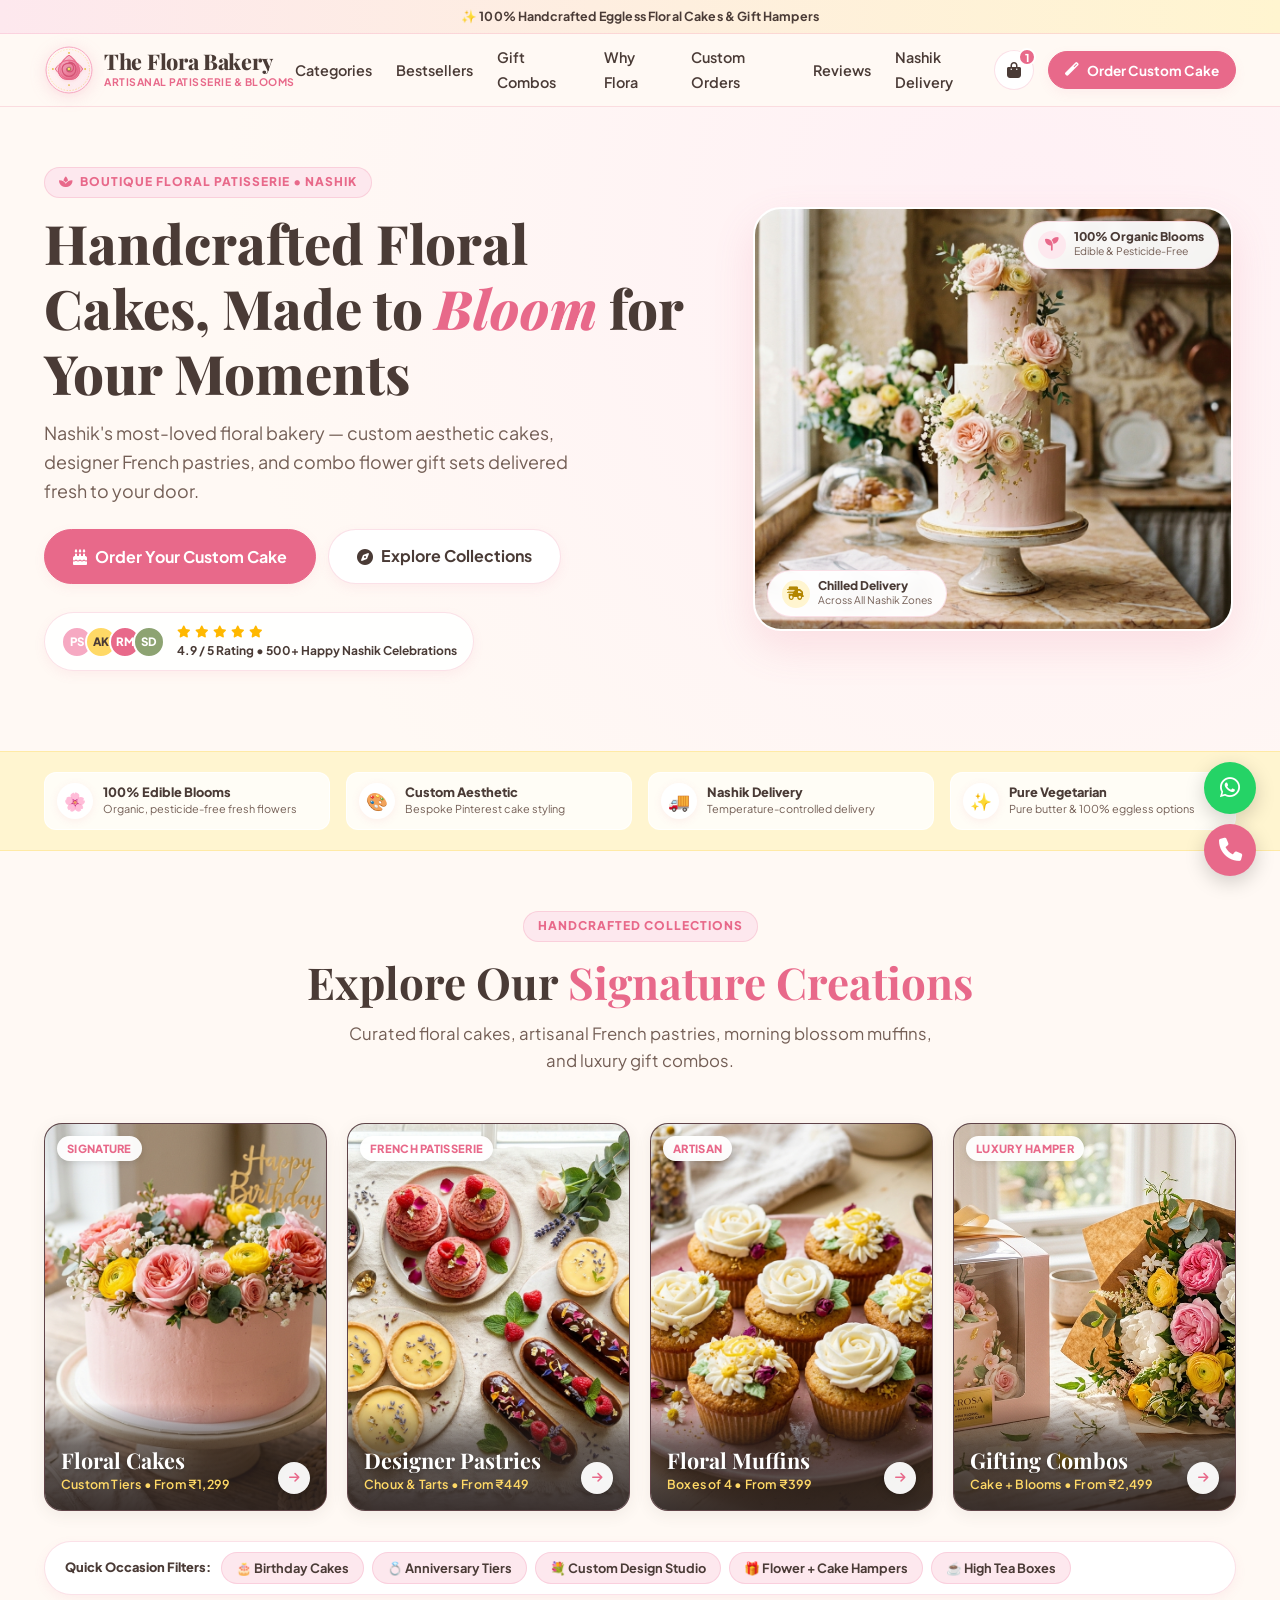
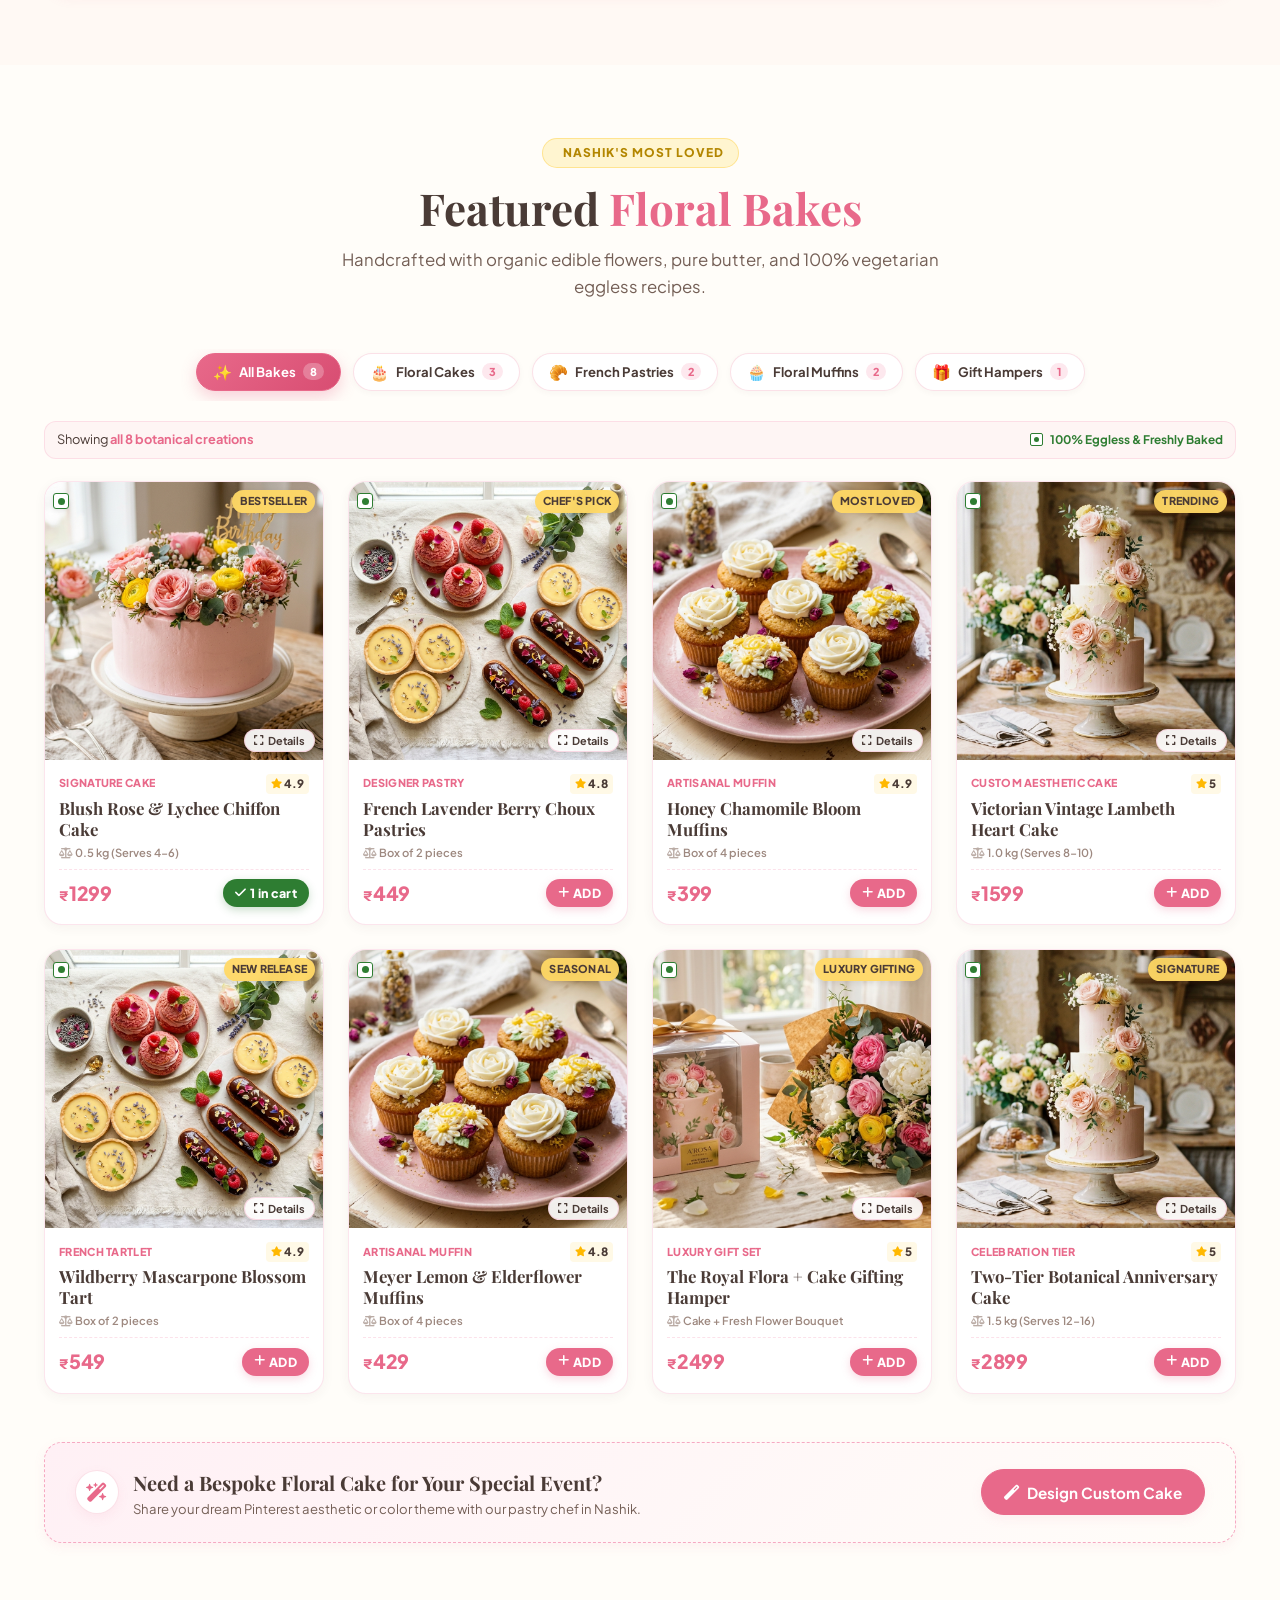
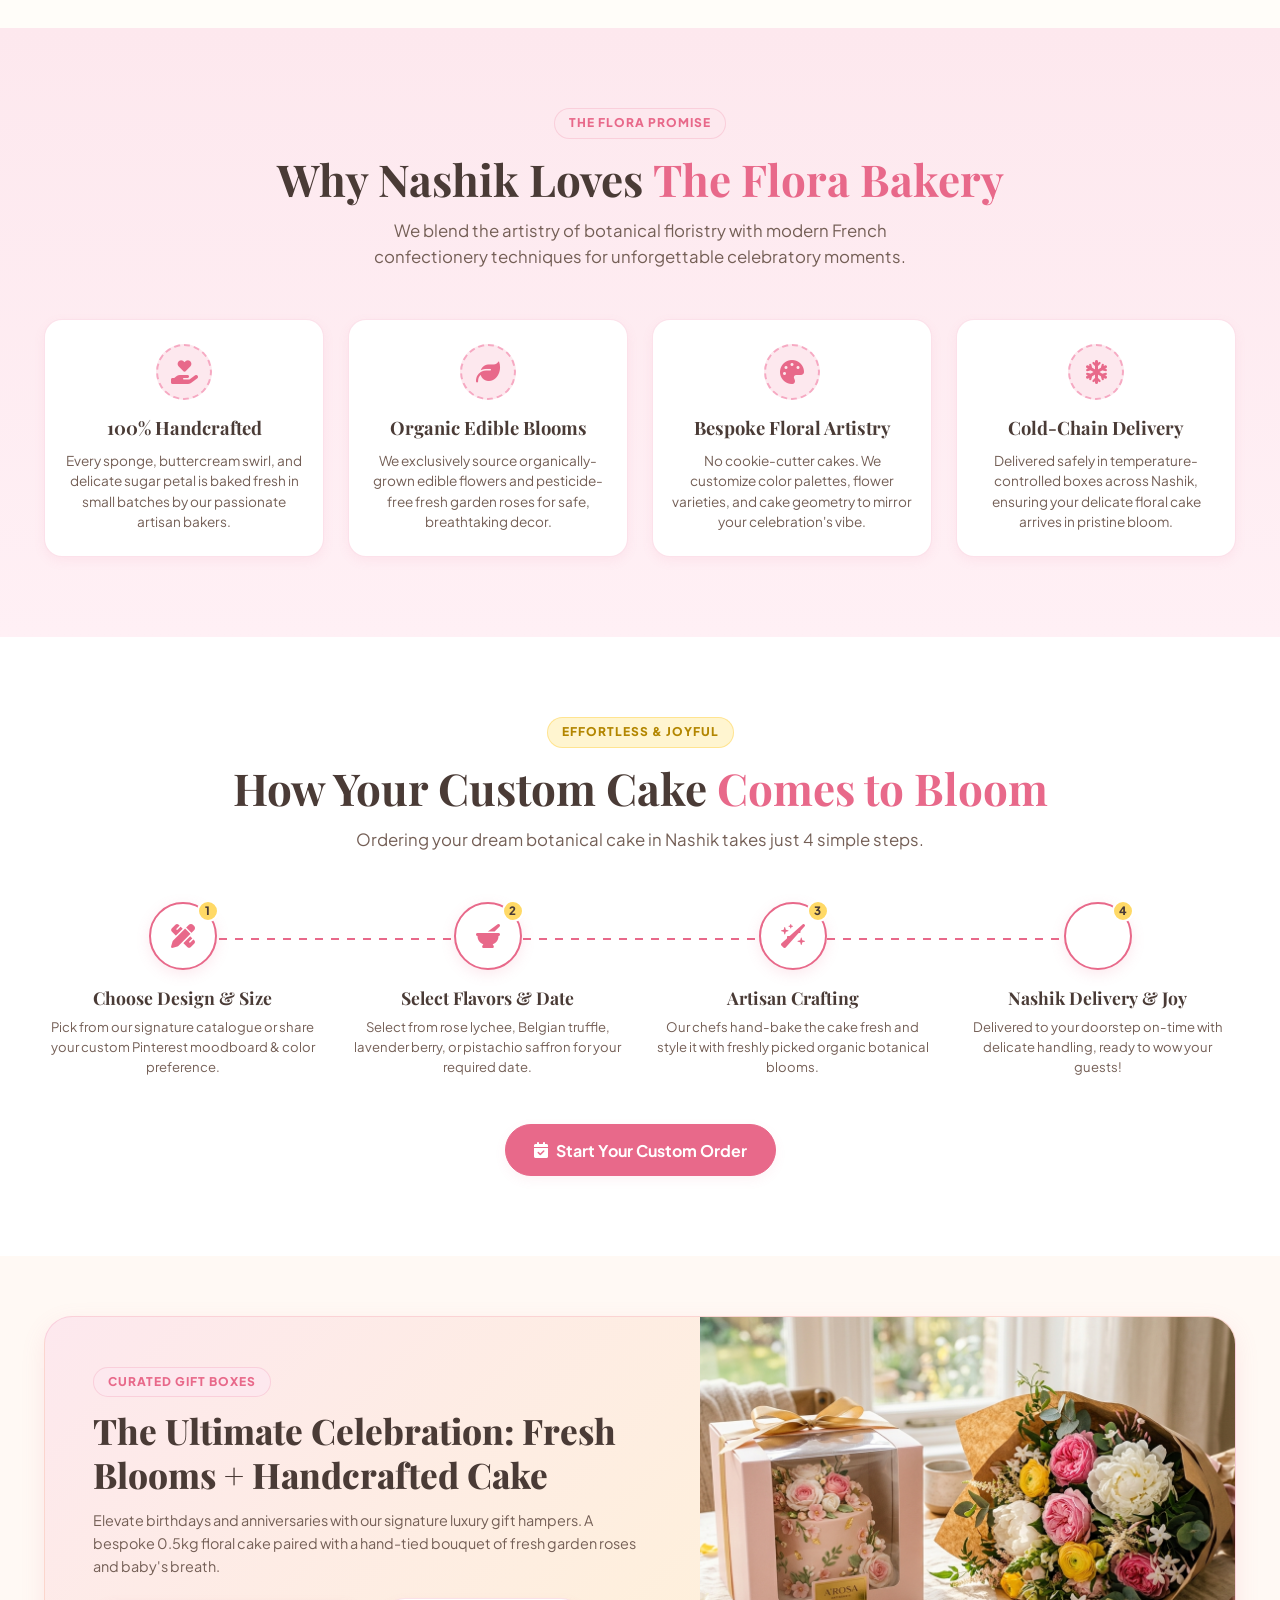
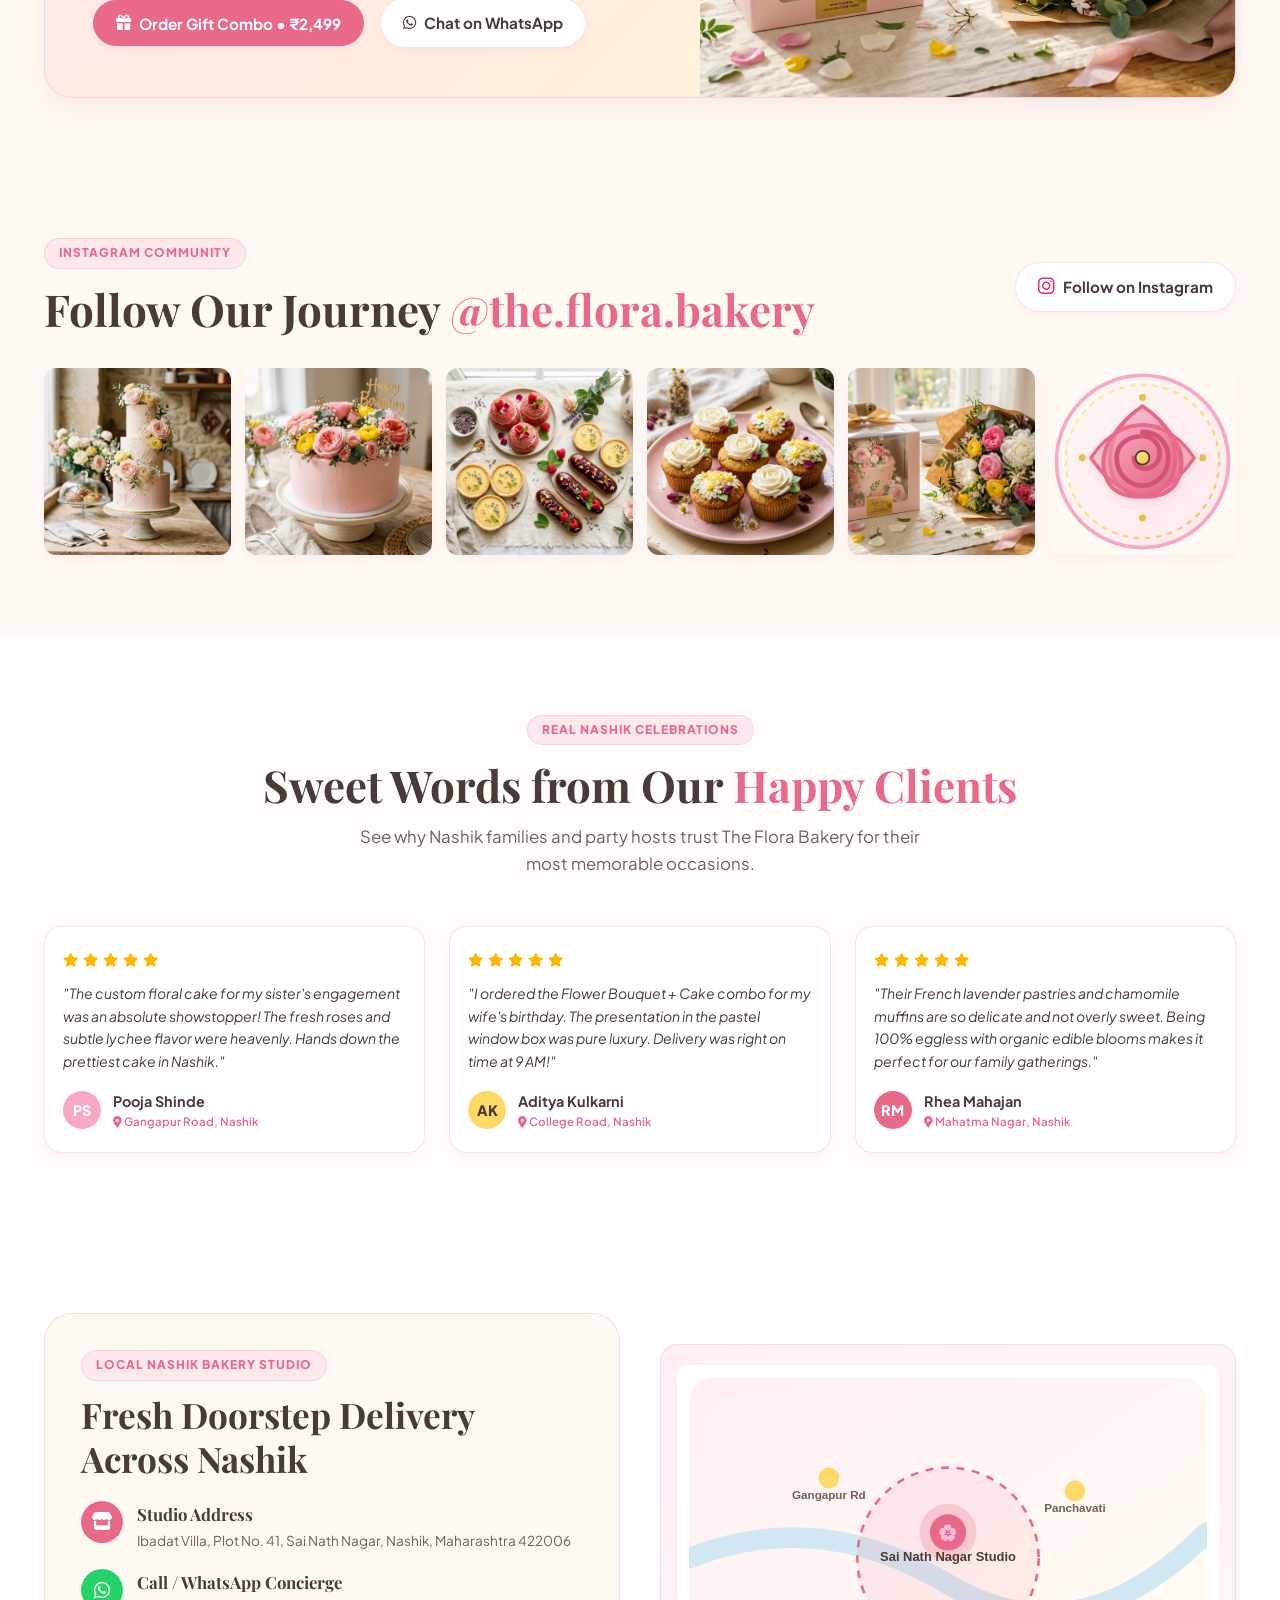
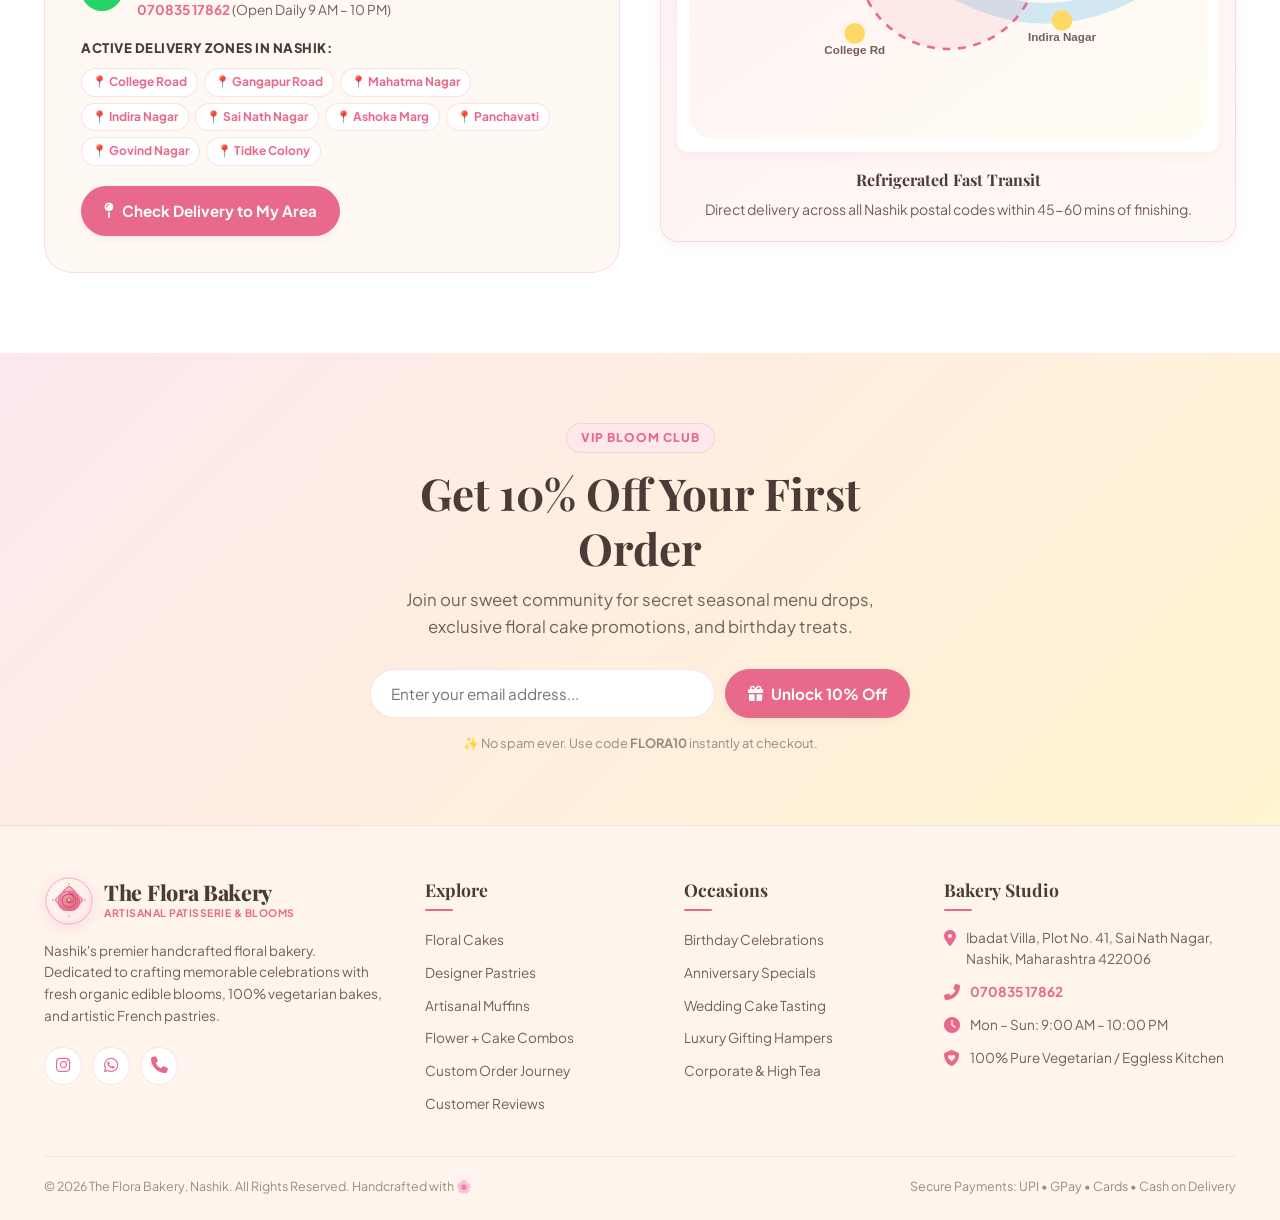
==== commit ce1df719: "feat: mobile-first UX overhaul for Featured Floral Bakes product grid and filters" ====
--- a/index.html
+++ b/index.html
@@ -358,21 +358,51 @@
     <section class="section-padding bestsellers-section" id="bestsellers">
       <div class="container">
         
-        <div class="text-center">
-          <span class="heading-tag yellow-tag">Nashik's Most Loved</span>
+        <div class="text-center" style="margin-bottom: 24px;">
+          <span class="heading-tag yellow-tag"><i class="fas fa-sparkles"></i> Nashik's Most Loved</span>
           <h2 class="section-title">Featured <span class="highlight">Floral Bakes</span></h2>
           <p class="section-subtitle">
-            Handcrafted with love in our Nashik boutique studio. Every product is 100% vegetarian, eggless, and made with pesticide-free edible flowers.
+            Handcrafted with organic edible flowers, pure butter, and 100% vegetarian eggless recipes.
           </p>
         </div>
 
-        <!-- Filter Tabs -->
-        <div class="product-filter-tabs">
-          <button class="filter-tab-btn active" data-category="all" onclick="filterProducts('all', this)">All Bakes</button>
-          <button class="filter-tab-btn" data-category="cakes" onclick="filterProducts('cakes', this)">Floral Cakes</button>
-          <button class="filter-tab-btn" data-category="pastries" onclick="filterProducts('pastries', this)">Designer Pastries</button>
-          <button class="filter-tab-btn" data-category="muffins" data-category="muffins" onclick="filterProducts('muffins', this)">Artisan Muffins</button>
-          <button class="filter-tab-btn" data-category="combos" onclick="filterProducts('combos', this)">Gift Hamper Sets</button>
+        <!-- Touch-Optimized Segmented Filter Tabs -->
+        <div class="product-filter-wrapper">
+          <div class="product-filter-tabs" role="tablist" aria-label="Product categories">
+            <button class="filter-tab-btn active" data-category="all" onclick="filterProducts('all', this)" role="tab" aria-selected="true">
+              <span class="tab-icon">✨</span>
+              <span class="tab-text">All Bakes</span>
+              <span class="tab-badge" id="count-all">8</span>
+            </button>
+            <button class="filter-tab-btn" data-category="cakes" onclick="filterProducts('cakes', this)" role="tab" aria-selected="false">
+              <span class="tab-icon">🎂</span>
+              <span class="tab-text">Floral Cakes</span>
+              <span class="tab-badge" id="count-cakes">3</span>
+            </button>
+            <button class="filter-tab-btn" data-category="pastries" onclick="filterProducts('pastries', this)" role="tab" aria-selected="false">
+              <span class="tab-icon">🥐</span>
+              <span class="tab-text">French Pastries</span>
+              <span class="tab-badge" id="count-pastries">2</span>
+            </button>
+            <button class="filter-tab-btn" data-category="muffins" onclick="filterProducts('muffins', this)" role="tab" aria-selected="false">
+              <span class="tab-icon">🧁</span>
+              <span class="tab-text">Floral Muffins</span>
+              <span class="tab-badge" id="count-muffins">2</span>
+            </button>
+            <button class="filter-tab-btn" data-category="combos" onclick="filterProducts('combos', this)" role="tab" aria-selected="false">
+              <span class="tab-icon">🎁</span>
+              <span class="tab-text">Gift Hampers</span>
+              <span class="tab-badge" id="count-combos">1</span>
+            </button>
+          </div>
+        </div>
+
+        <!-- Filter Status Bar -->
+        <div class="filter-status-bar" id="filterStatusBar">
+          <span class="filter-status-text" id="filterStatusText">Showing <strong>all 8 botanical creations</strong></span>
+          <div class="dietary-hint">
+            <span class="veg-emblem-inline"></span> 100% Eggless & Freshly Baked
+          </div>
         </div>
 
         <!-- Products Grid Container -->
@@ -381,13 +411,18 @@
         </div>
 
         <!-- Custom Order Banner Card -->
-        <div style="margin-top: 48px; background: var(--pink-soft); border: 2px dashed var(--pink-blush); border-radius: var(--radius-md); padding: 28px; text-align: center; display: flex; align-items: center; justify-content: space-between; flex-wrap: wrap; gap: 20px;">
-          <div style="text-align: left;">
-            <h4 style="font-family: var(--font-serif); font-size: 1.3rem; color: var(--text-cocoa); margin-bottom: 4px;">Looking for a custom cake concept?</h4>
-            <p style="font-size: 0.9rem; color: var(--text-secondary);">Send us your dream Pinterest reference or tell our chef what floral theme you love.</p>
-          </div>
-          <button class="btn btn-primary" onclick="openCakeBuilderModal()">
-            <i class="fas fa-wand-magic-sparkles"></i> Customize Your Cake
+        <div class="custom-cake-cta-banner">
+          <div class="cta-banner-content">
+            <div class="cta-banner-icon">
+              <i class="fas fa-wand-magic-sparkles"></i>
+            </div>
+            <div>
+              <h4 class="cta-banner-title">Need a Bespoke Floral Cake for Your Special Event?</h4>
+              <p class="cta-banner-desc">Share your dream Pinterest aesthetic or color theme with our pastry chef in Nashik.</p>
+            </div>
+          </div>
+          <button class="btn btn-primary btn-md" onclick="openCakeBuilderModal()">
+            <i class="fas fa-magic"></i> Design Custom Cake
           </button>
         </div>
 
--- a/css/styles.css
+++ b/css/styles.css
@@ -1148,16 +1148,32 @@
    6. BESTSELLERS / FEATURED PRODUCTS SECTION
    ========================================================================== */
 
+/* ==========================================================================
+   6. BESTSELLERS / FEATURED PRODUCTS SECTION (MOBILE-FIRST PROPORTIONS)
+   ========================================================================== */
+
 .bestsellers-section {
   background: #FFFDF9;
+  padding: 45px 0 60px 0;
+}
+
+@media (min-width: 768px) {
+  .bestsellers-section {
+    padding: 70px 0 85px 0;
+  }
+}
+
+/* Touch-Optimized Segmented Filter Wrapper */
+.product-filter-wrapper {
+  margin-bottom: 16px;
+  position: relative;
 }
 
 .product-filter-tabs {
   display: flex;
   gap: 8px;
   overflow-x: auto;
-  padding-bottom: 10px;
-  margin-bottom: 24px;
+  padding: 4px 2px 10px 2px;
   -webkit-overflow-scrolling: touch;
   scrollbar-width: none;
   justify-content: flex-start;
@@ -1166,8 +1182,8 @@
 @media (min-width: 768px) {
   .product-filter-tabs {
     justify-content: center;
-    flex-wrap: wrap;
-    margin-bottom: 36px;
+    gap: 12px;
+    margin-bottom: 20px;
   }
 }
 
@@ -1176,33 +1192,145 @@
 }
 
 .filter-tab-btn {
+  display: inline-flex;
+  align-items: center;
+  gap: 7px;
   padding: 8px 16px;
   background: #FFFFFF;
   border-radius: var(--radius-pill);
-  font-size: 0.85rem;
+  font-size: 0.82rem;
   font-weight: 700;
-  color: var(--text-secondary);
+  color: var(--text-cocoa);
   border: 1px solid var(--border-light);
+  box-shadow: 0 2px 6px rgba(74, 59, 54, 0.04);
   white-space: nowrap;
   flex-shrink: 0;
-}
-
-.filter-tab-btn.active, .filter-tab-btn:hover {
-  background: var(--rose-deep);
+  cursor: pointer;
+  transition: var(--transition-smooth);
+  user-select: none;
+  -webkit-tap-highlight-color: transparent;
+}
+
+.filter-tab-btn .tab-icon {
+  font-size: 0.95rem;
+}
+
+.filter-tab-btn .tab-badge {
+  font-size: 0.68rem;
+  font-weight: 800;
+  background: var(--pink-soft);
+  color: var(--rose-deep);
+  padding: 2px 7px;
+  border-radius: var(--radius-pill);
+  transition: var(--transition-smooth);
+}
+
+.filter-tab-btn:hover {
+  border-color: var(--rose-deep);
+  color: var(--rose-deep);
+}
+
+.filter-tab-btn.active {
+  background: linear-gradient(135deg, var(--rose-deep) 0%, #D84D72 100%);
   color: #FFFFFF;
   border-color: var(--rose-deep);
-  box-shadow: 0 4px 12px rgba(232, 105, 138, 0.25);
-}
-
+  box-shadow: 0 6px 16px rgba(232, 105, 138, 0.3);
+}
+
+.filter-tab-btn.active .tab-badge {
+  background: rgba(255, 255, 255, 0.25);
+  color: #FFFFFF;
+}
+
+/* Filter Status & Dietary Bar */
+.filter-status-bar {
+  display: flex;
+  align-items: center;
+  justify-content: space-between;
+  padding: 8px 12px;
+  background: rgba(253, 232, 238, 0.4);
+  border-radius: var(--radius-sm);
+  margin-bottom: 22px;
+  border: 1px solid rgba(246, 169, 194, 0.3);
+}
+
+.filter-status-text {
+  font-size: 0.80rem;
+  color: var(--text-cocoa);
+}
+
+.filter-status-text strong {
+  color: var(--rose-deep);
+}
+
+.dietary-hint {
+  font-size: 0.74rem;
+  font-weight: 700;
+  color: #2E7D32;
+  display: inline-flex;
+  align-items: center;
+  gap: 5px;
+}
+
+/* Authentic Indian Pure Vegetarian Emblem */
+.veg-emblem {
+  width: 16px;
+  height: 16px;
+  border: 1.5px solid #2E7D32;
+  border-radius: 3px;
+  background: #FFFFFF;
+  display: inline-flex;
+  align-items: center;
+  justify-content: center;
+  box-shadow: 0 2px 4px rgba(0,0,0,0.08);
+}
+
+.veg-emblem::after {
+  content: '';
+  width: 7px;
+  height: 7px;
+  border-radius: 50%;
+  background: #2E7D32;
+}
+
+.veg-emblem-inline {
+  width: 13px;
+  height: 13px;
+  border: 1.5px solid #2E7D32;
+  border-radius: 2px;
+  background: #FFFFFF;
+  display: inline-flex;
+  align-items: center;
+  justify-content: center;
+  vertical-align: middle;
+  margin-right: 2px;
+}
+
+.veg-emblem-inline::after {
+  content: '';
+  width: 5px;
+  height: 5px;
+  border-radius: 50%;
+  background: #2E7D32;
+}
+
+/* Mobile-First 2-Column Product Grid */
 .product-grid {
   display: grid;
-  grid-template-columns: 1fr;
-  gap: 20px;
-}
-
-@media (min-width: 520px) {
+  grid-template-columns: repeat(2, 1fr);
+  gap: 12px;
+}
+
+@media (min-width: 600px) {
   .product-grid {
-    grid-template-columns: repeat(2, 1fr);
+    gap: 16px;
+  }
+}
+
+@media (min-width: 768px) {
+  .product-grid {
+    grid-template-columns: repeat(3, 1fr);
+    gap: 20px;
   }
 }
 
@@ -1213,173 +1341,388 @@
   }
 }
 
+/* High-Converting Mobile Product Card */
 .product-card {
   background: #FFFFFF;
   border-radius: var(--radius-md);
   overflow: hidden;
-  border: 1px solid var(--border-light);
-  box-shadow: var(--shadow-sm);
+  border: 1px solid rgba(246, 169, 194, 0.3);
+  box-shadow: 0 3px 12px rgba(74, 59, 54, 0.05);
   display: flex;
   flex-direction: column;
   position: relative;
-  transition: var(--transition-smooth);
+  transition: transform 0.3s cubic-bezier(0.34, 1.56, 0.64, 1), box-shadow 0.3s ease, border-color 0.3s ease;
+  user-select: none;
+  -webkit-tap-highlight-color: transparent;
+}
+
+.product-card:hover {
+  transform: translateY(-4px);
+  box-shadow: 0 10px 24px rgba(232, 105, 138, 0.16);
+  border-color: var(--pink-blush);
 }
 
 .product-thumb-holder {
   position: relative;
-  height: 200px;
+  width: 100%;
+  aspect-ratio: 1 / 1;
   overflow: hidden;
   background: var(--bg-cream);
+  cursor: pointer;
 }
 
 .product-thumb {
   width: 100%;
   height: 100%;
   object-fit: cover;
-  transition: transform 0.4s ease;
+  transition: transform 0.5s ease;
+}
+
+.product-card:hover .product-thumb {
+  transform: scale(1.06);
+}
+
+.card-top-badges {
+  position: absolute;
+  top: 8px;
+  left: 8px;
+  right: 8px;
+  display: flex;
+  align-items: center;
+  justify-content: space-between;
+  pointer-events: none;
+  z-index: 2;
 }
 
 .product-tag-badge {
-  position: absolute;
-  top: 10px;
-  left: 10px;
-  background: var(--yellow-butter);
-  color: var(--text-cocoa);
-  font-size: 0.68rem;
+  background: rgba(255, 217, 102, 0.95);
+  backdrop-filter: blur(4px);
+  color: var(--text-cocoa);
+  font-size: clamp(0.58rem, 1.8vw, 0.68rem);
   font-weight: 800;
   padding: 3px 8px;
   border-radius: var(--radius-pill);
   text-transform: uppercase;
-}
-
-.product-tag-badge.eggless-badge {
-  background: #E8F5E9;
-  color: #2E7D32;
-  left: auto;
-  right: 10px;
-  display: flex;
-  align-items: center;
-  gap: 4px;
-}
-
-.eggless-dot {
-  width: 6px;
-  height: 6px;
-  background: #2E7D32;
-  border-radius: 50%;
+  letter-spacing: 0.2px;
+  box-shadow: 0 2px 6px rgba(0,0,0,0.08);
 }
 
 .product-quickview-btn {
   position: absolute;
   bottom: 8px;
   right: 8px;
-  background: rgba(255, 255, 255, 0.95);
-  color: var(--text-cocoa);
-  padding: 6px 12px;
+  background: rgba(255, 255, 255, 0.92);
+  backdrop-filter: blur(6px);
+  color: var(--text-cocoa);
+  padding: 4px 9px;
   border-radius: var(--radius-pill);
-  font-size: 0.75rem;
+  font-size: 0.68rem;
   font-weight: 700;
-  box-shadow: var(--shadow-sm);
+  box-shadow: 0 2px 6px rgba(0,0,0,0.12);
   display: inline-flex;
   align-items: center;
   gap: 4px;
-}
-
+  border: 1px solid rgba(246, 169, 194, 0.4);
+  transition: var(--transition-smooth);
+}
+
+.product-card:hover .product-quickview-btn {
+  background: var(--rose-deep);
+  color: #FFFFFF;
+  border-color: var(--rose-deep);
+}
+
+/* Product Information Body */
 .product-info {
-  padding: 16px;
+  padding: 10px 10px 12px 10px;
   display: flex;
   flex-direction: column;
   flex-grow: 1;
 }
 
+@media (min-width: 768px) {
+  .product-info {
+    padding: 14px 14px 16px 14px;
+  }
+}
+
+.product-meta-row {
+  display: flex;
+  align-items: center;
+  justify-content: space-between;
+  margin-bottom: 4px;
+}
+
 .product-category-meta {
-  font-size: 0.7rem;
+  font-size: clamp(0.60rem, 1.8vw, 0.68rem);
   text-transform: uppercase;
   color: var(--rose-deep);
   font-weight: 800;
-  letter-spacing: 0.5px;
-  margin-bottom: 2px;
+  letter-spacing: 0.3px;
+  overflow: hidden;
+  text-overflow: ellipsis;
+  white-space: nowrap;
+}
+
+.product-rating-pill {
+  display: inline-flex;
+  align-items: center;
+  gap: 2px;
+  font-size: clamp(0.64rem, 1.8vw, 0.72rem);
+  font-weight: 800;
+  color: var(--text-cocoa);
+  background: #FFF9E6;
+  padding: 1px 5px;
+  border-radius: 4px;
+}
+
+.product-rating-pill i {
+  color: #FFB800;
+  font-size: 0.62rem;
 }
 
 .product-name {
   font-family: var(--font-serif);
-  font-size: 1.05rem;
+  font-size: clamp(0.88rem, 2.5vw, 1.05rem);
   font-weight: 700;
   color: var(--text-cocoa);
-  margin-bottom: 6px;
-  line-height: 1.3;
-}
-
-.product-flavor-note {
-  font-size: 0.78rem;
-  color: var(--text-muted);
-  margin-bottom: 10px;
-  line-height: 1.4;
-  flex-grow: 1;
+  margin-bottom: 4px;
+  line-height: 1.25;
+  cursor: pointer;
   display: -webkit-box;
   -webkit-line-clamp: 2;
   -webkit-box-orient: vertical;
   overflow: hidden;
-}
-
-.product-rating {
-  display: flex;
-  align-items: center;
-  gap: 4px;
-  margin-bottom: 10px;
-  font-size: 0.75rem;
-  font-weight: 700;
-}
-
-.product-rating .star {
-  color: #FFB800;
-}
-
-.product-rating .reviews-count {
+  height: 2.5em;
+  transition: color 0.2s ease;
+}
+
+.product-name:hover {
+  color: var(--rose-deep);
+}
+
+.product-unit-pill {
+  font-size: clamp(0.62rem, 1.8vw, 0.70rem);
   color: var(--text-muted);
-  font-weight: 500;
-}
-
+  font-weight: 600;
+  margin-bottom: 8px;
+  display: -webkit-box;
+  -webkit-line-clamp: 1;
+  -webkit-box-orient: vertical;
+  overflow: hidden;
+}
+
+/* Product Pricing & Direct Add Action */
 .product-pricing-action {
   display: flex;
   align-items: center;
   justify-content: space-between;
-  padding-top: 10px;
-  border-top: 1px solid var(--border-subtle);
+  padding-top: 8px;
+  border-top: 1px dashed rgba(246, 169, 194, 0.35);
+  margin-top: auto;
+  gap: 6px;
 }
 
 .price-box {
   display: flex;
-  flex-direction: column;
+  align-items: baseline;
+  color: var(--rose-deep);
+}
+
+.price-currency {
+  font-size: 0.82rem;
+  font-weight: 800;
+  margin-right: 1px;
 }
 
 .price-current {
-  font-size: 1.15rem;
+  font-size: clamp(1.02rem, 3vw, 1.22rem);
   font-weight: 800;
-  color: var(--rose-deep);
-}
-
-.price-unit {
-  font-size: 0.68rem;
-  color: var(--text-muted);
+  letter-spacing: -0.3px;
 }
 
 .add-to-cart-btn {
   background: var(--rose-deep);
   color: #FFFFFF;
-  width: 38px;
-  height: 38px;
+  padding: 6px 12px;
+  border-radius: var(--radius-pill);
+  display: inline-flex;
+  align-items: center;
+  justify-content: center;
+  gap: 4px;
+  font-size: clamp(0.68rem, 2vw, 0.78rem);
+  font-weight: 800;
+  letter-spacing: 0.3px;
+  box-shadow: 0 3px 8px rgba(232, 105, 138, 0.25);
+  transition: transform 0.2s cubic-bezier(0.34, 1.56, 0.64, 1), background 0.2s ease;
+  flex-shrink: 0;
+}
+
+.add-to-cart-btn:hover {
+  background: var(--rose-hover);
+  transform: scale(1.05);
+}
+
+.add-to-cart-btn:active {
+  transform: scale(0.95);
+}
+
+.add-to-cart-btn.in-cart {
+  background: #2E7D32;
+  box-shadow: 0 3px 8px rgba(46, 125, 50, 0.25);
+}
+
+/* Custom Order Banner Card */
+.custom-cake-cta-banner {
+  margin-top: 32px;
+  background: linear-gradient(135deg, #FFF0F5 0%, #FFFDF9 100%);
+  border: 1.5px dashed var(--pink-blush);
+  border-radius: var(--radius-md);
+  padding: 20px 16px;
+  display: flex;
+  flex-direction: column;
+  align-items: stretch;
+  gap: 16px;
+  box-shadow: var(--shadow-sm);
+}
+
+@media (min-width: 768px) {
+  .custom-cake-cta-banner {
+    margin-top: 48px;
+    padding: 24px 30px;
+    flex-direction: row;
+    align-items: center;
+    justify-content: space-between;
+  }
+}
+
+.cta-banner-content {
+  display: flex;
+  align-items: center;
+  gap: 14px;
+}
+
+.cta-banner-icon {
+  width: 44px;
+  height: 44px;
   border-radius: 50%;
+  background: #FFFFFF;
+  border: 1px solid var(--border-light);
+  color: var(--rose-deep);
   display: flex;
   align-items: center;
   justify-content: center;
-  font-size: 1rem;
-  transition: var(--transition-bounce);
-}
-
-.add-to-cart-btn:hover, .add-to-cart-btn:active {
-  background: var(--rose-hover);
-  transform: scale(1.1);
+  font-size: 1.2rem;
+  flex-shrink: 0;
+  box-shadow: var(--shadow-sm);
+}
+
+.cta-banner-title {
+  font-family: var(--font-serif);
+  font-size: clamp(1.05rem, 2.5vw, 1.25rem);
+  color: var(--text-cocoa);
+  font-weight: 700;
+  margin-bottom: 2px;
+}
+
+.cta-banner-desc {
+  font-size: 0.82rem;
+  color: var(--text-secondary);
+  line-height: 1.4;
+}
+
+/* Responsive Quick View Modal Styling */
+.quickview-modal-grid {
+  display: grid;
+  grid-template-columns: 1fr;
+  gap: 20px;
+}
+
+@media (min-width: 768px) {
+  .quickview-modal-grid {
+    grid-template-columns: 1.1fr 1fr;
+    gap: 28px;
+    align-items: center;
+  }
+}
+
+.quickview-img-wrap {
+  position: relative;
+  border-radius: var(--radius-md);
+  overflow: hidden;
+  border: 1px solid var(--border-light);
+  aspect-ratio: 1 / 1;
+  max-height: 280px;
+  background: var(--bg-cream);
+}
+
+@media (min-width: 768px) {
+  .quickview-img-wrap {
+    max-height: 380px;
+  }
+}
+
+.quickview-img {
+  width: 100%;
+  height: 100%;
+  object-fit: cover;
+}
+
+.quickview-details {
+  display: flex;
+  flex-direction: column;
+}
+
+.quickview-title {
+  font-family: var(--font-serif);
+  font-size: clamp(1.3rem, 3.5vw, 1.65rem);
+  font-weight: 700;
+  color: var(--text-cocoa);
+  margin-bottom: 6px;
+  line-height: 1.2;
+}
+
+.quickview-price-row {
+  display: flex;
+  align-items: baseline;
+  gap: 6px;
+  margin-bottom: 12px;
+}
+
+.quickview-price {
+  font-size: 1.5rem;
+  font-weight: 800;
+  color: var(--rose-deep);
+}
+
+.quickview-unit {
+  font-size: 0.85rem;
+  color: var(--text-muted);
+  font-weight: 500;
+}
+
+.quickview-desc {
+  font-size: 0.88rem;
+  color: var(--text-secondary);
+  line-height: 1.55;
+  margin-bottom: 16px;
+}
+
+.quickview-usp-pill {
+  background: var(--pink-soft);
+  border: 1px solid rgba(246, 169, 194, 0.4);
+  padding: 10px 14px;
+  border-radius: var(--radius-sm);
+  font-size: 0.80rem;
+  color: var(--text-cocoa);
+  margin-bottom: 18px;
+  line-height: 1.4;
+}
+
+.quickview-actions {
+  display: flex;
+  align-items: center;
+  gap: 10px;
 }
 
 /* ==========================================================================
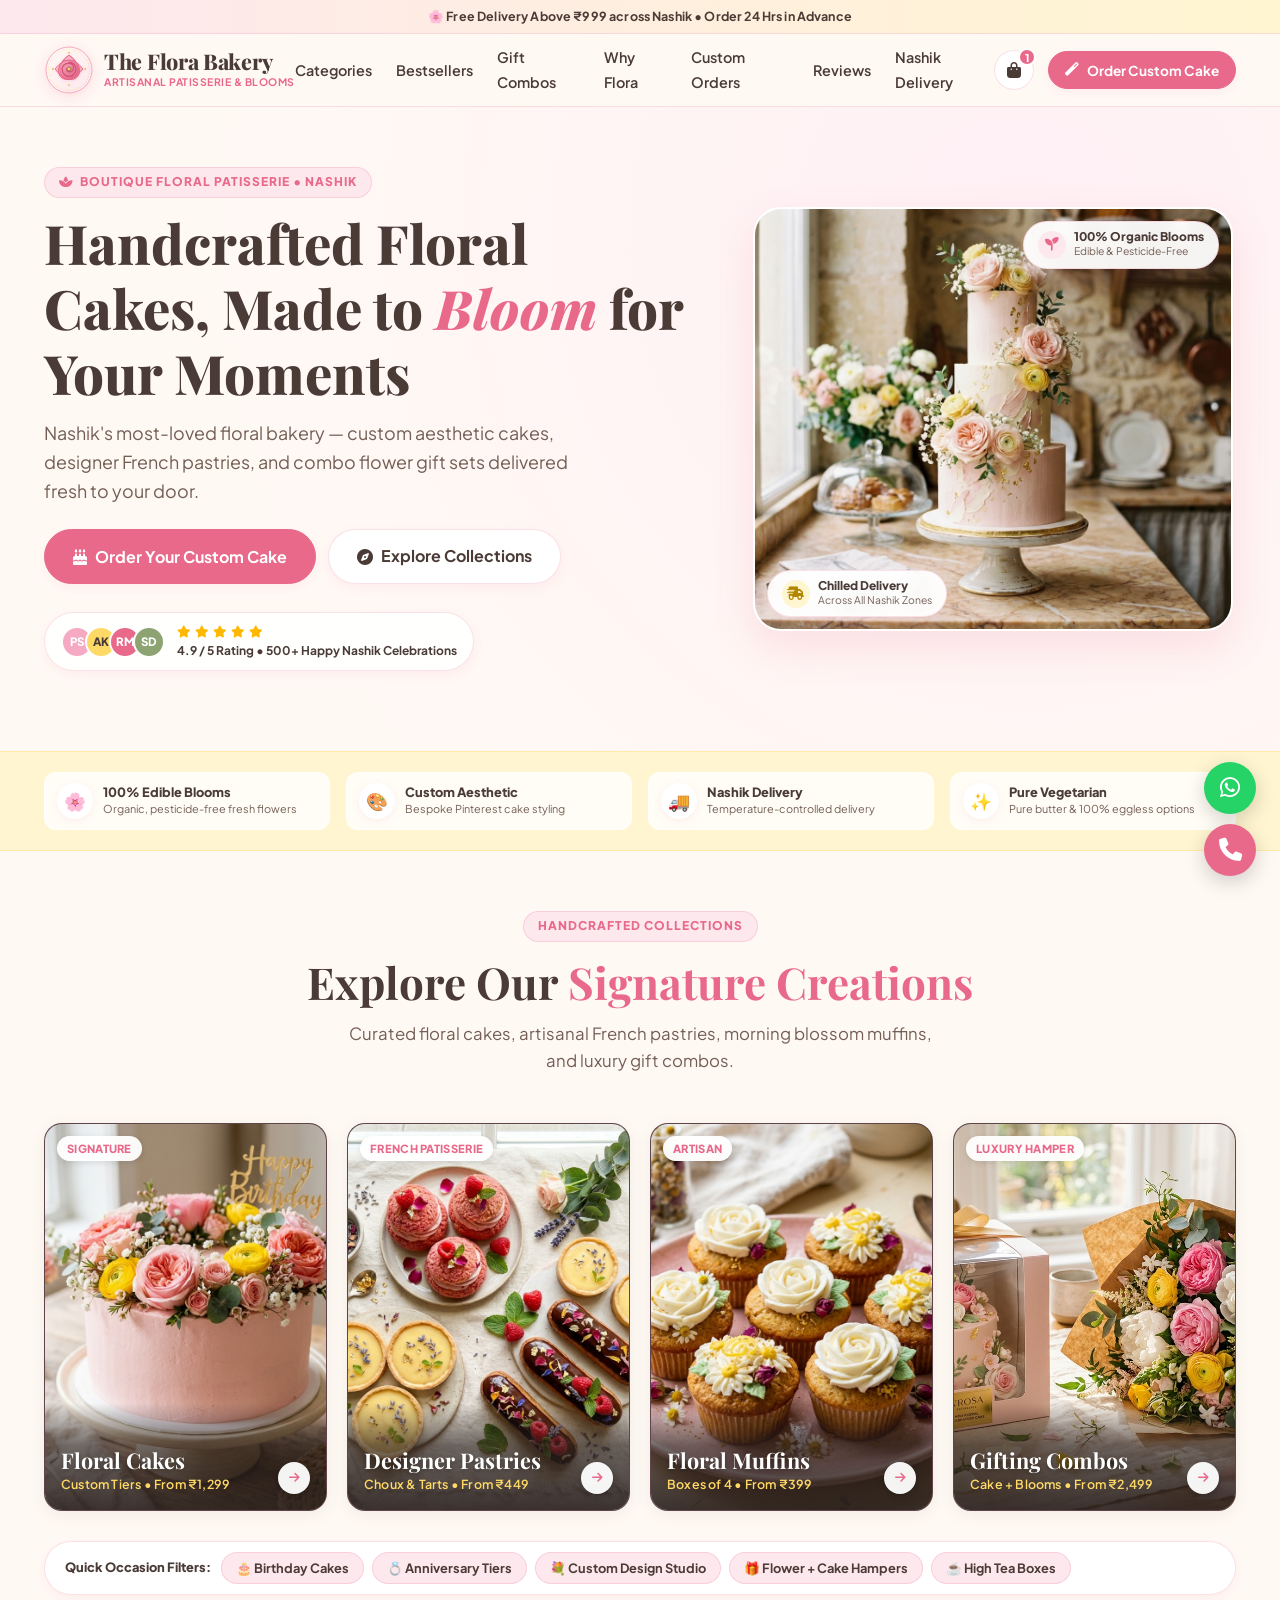
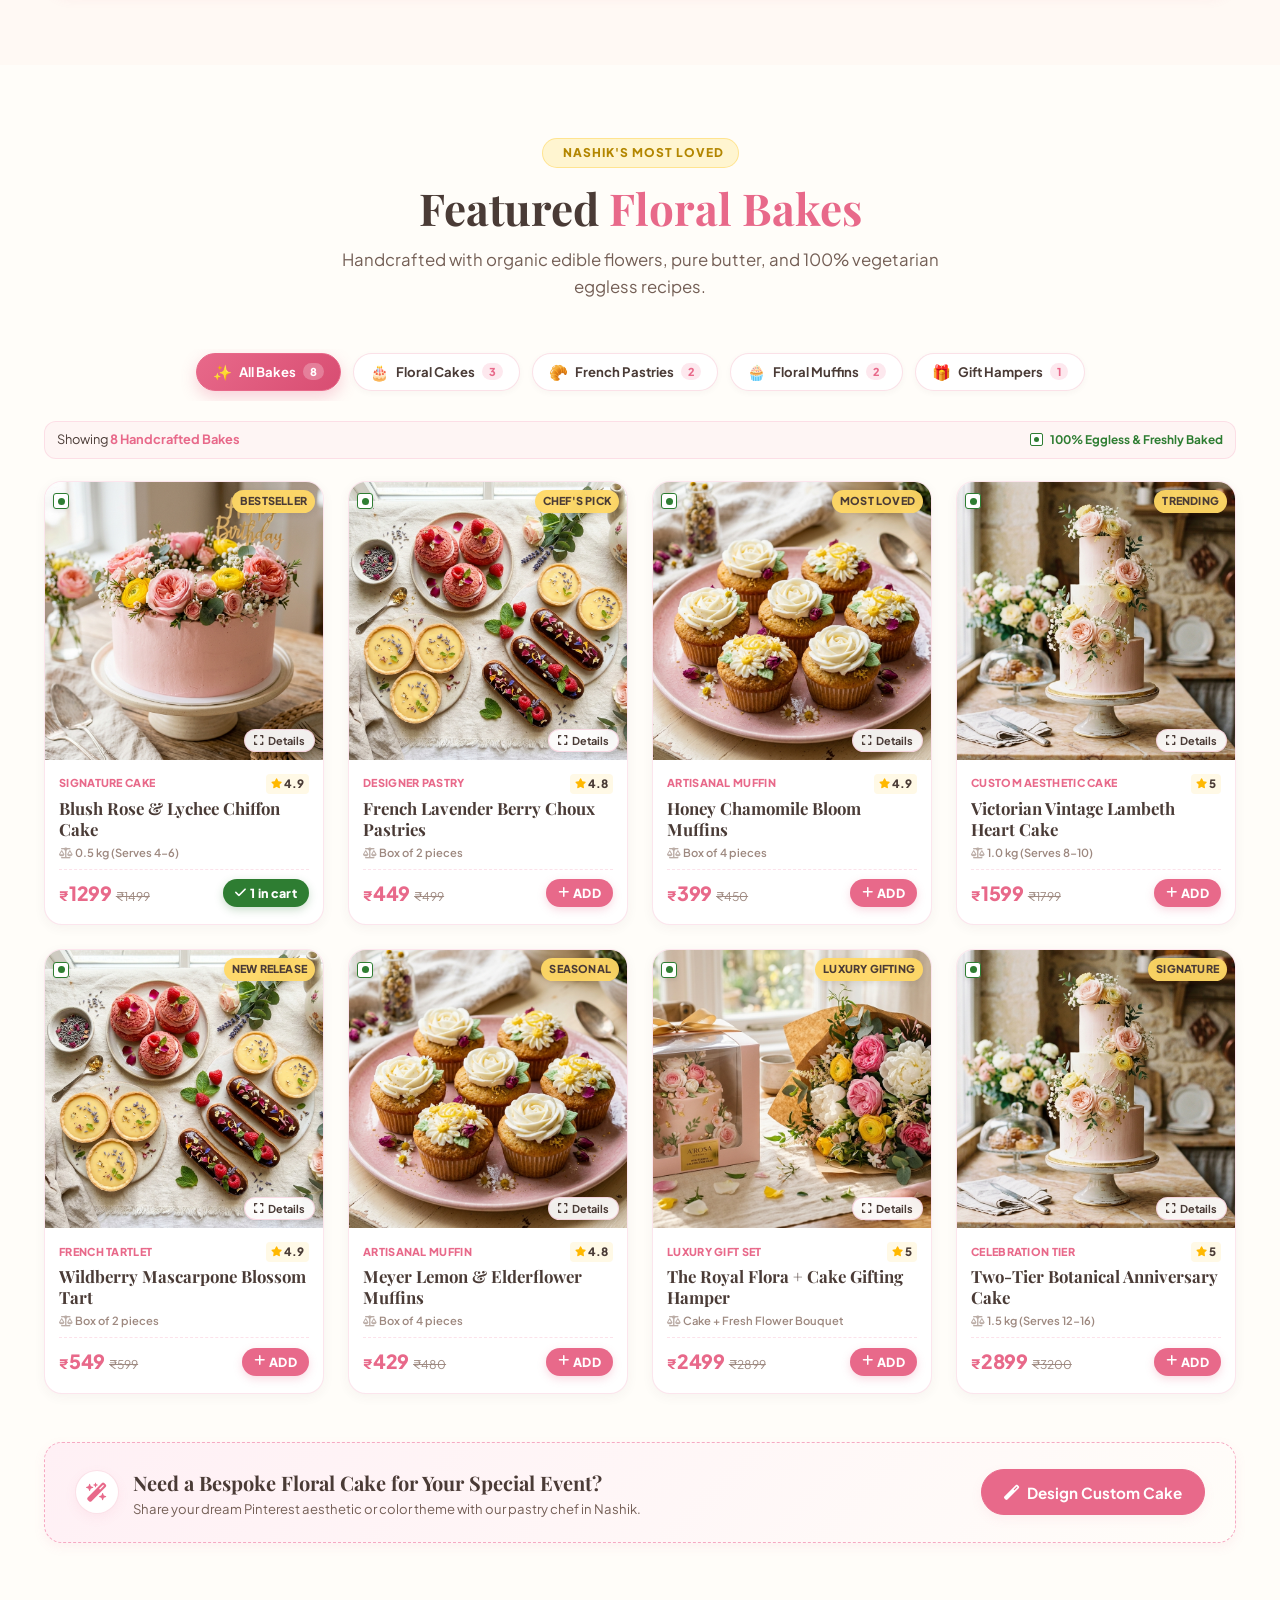
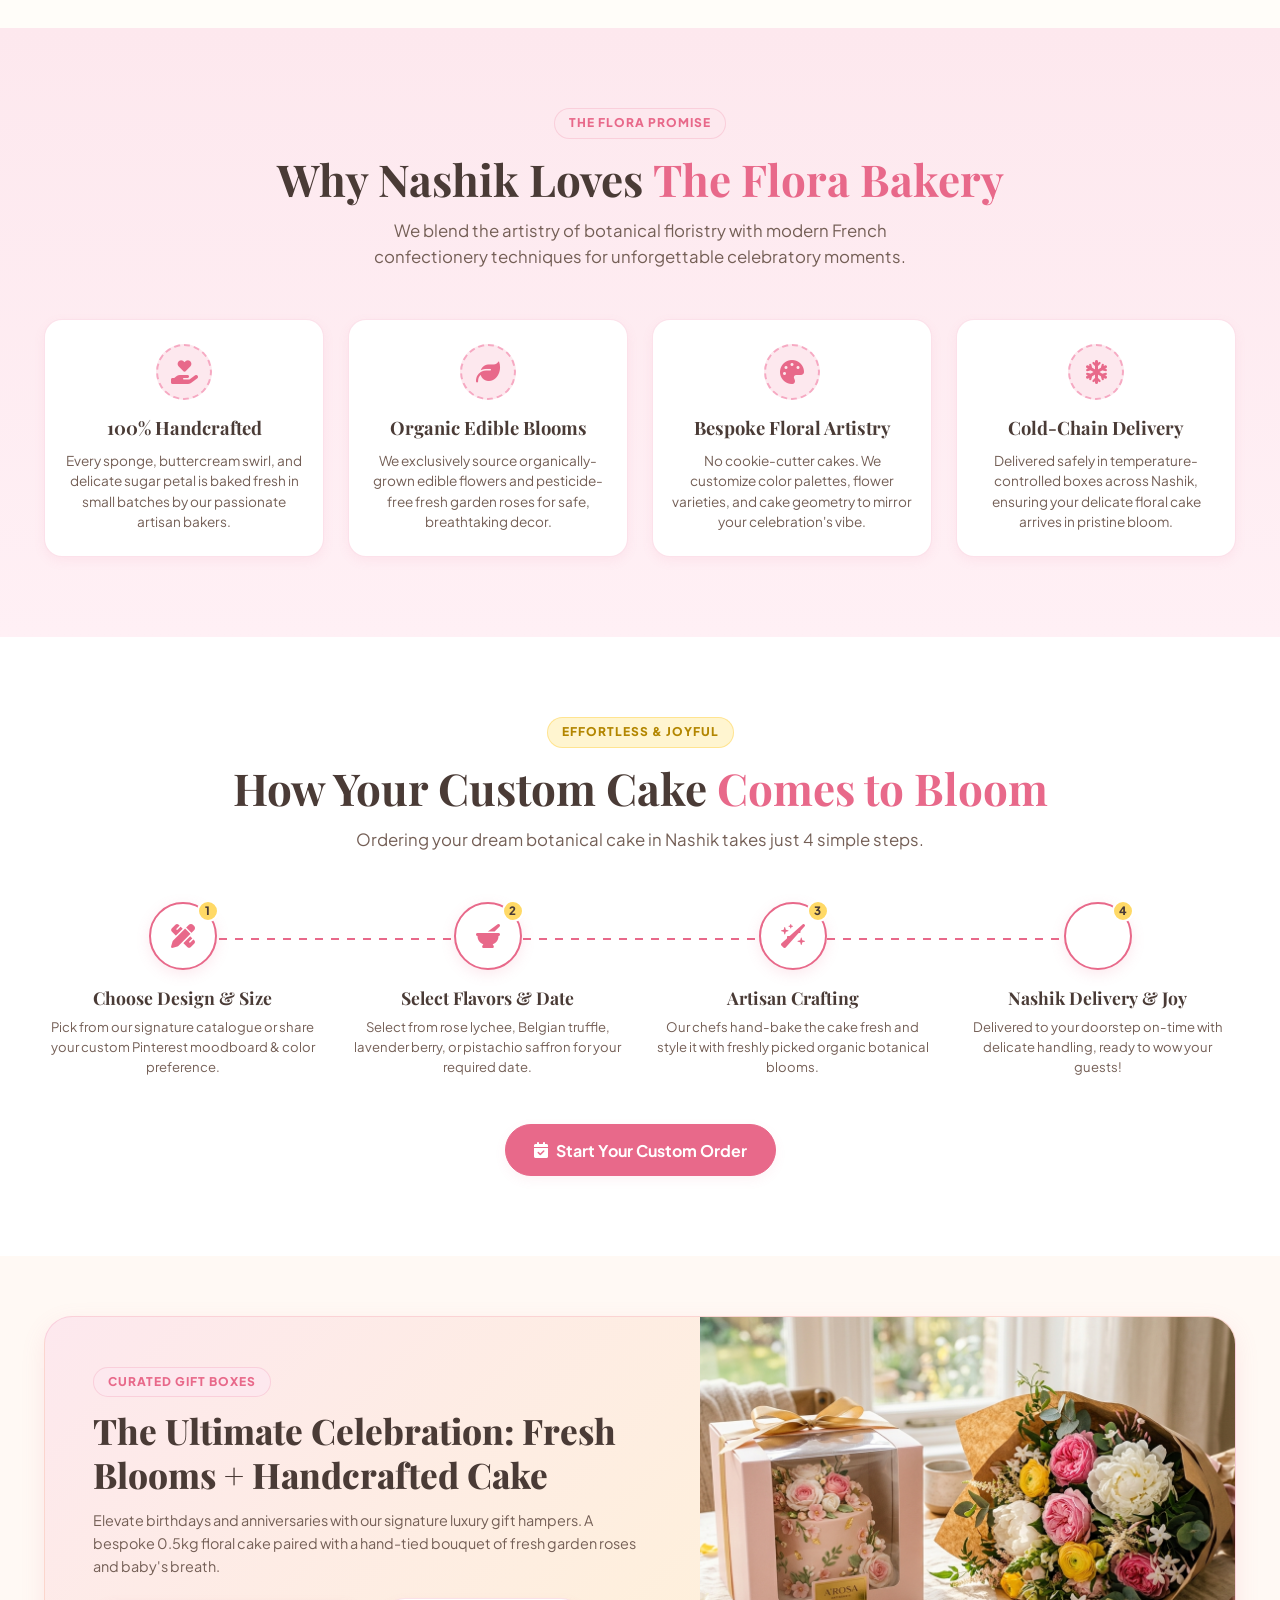
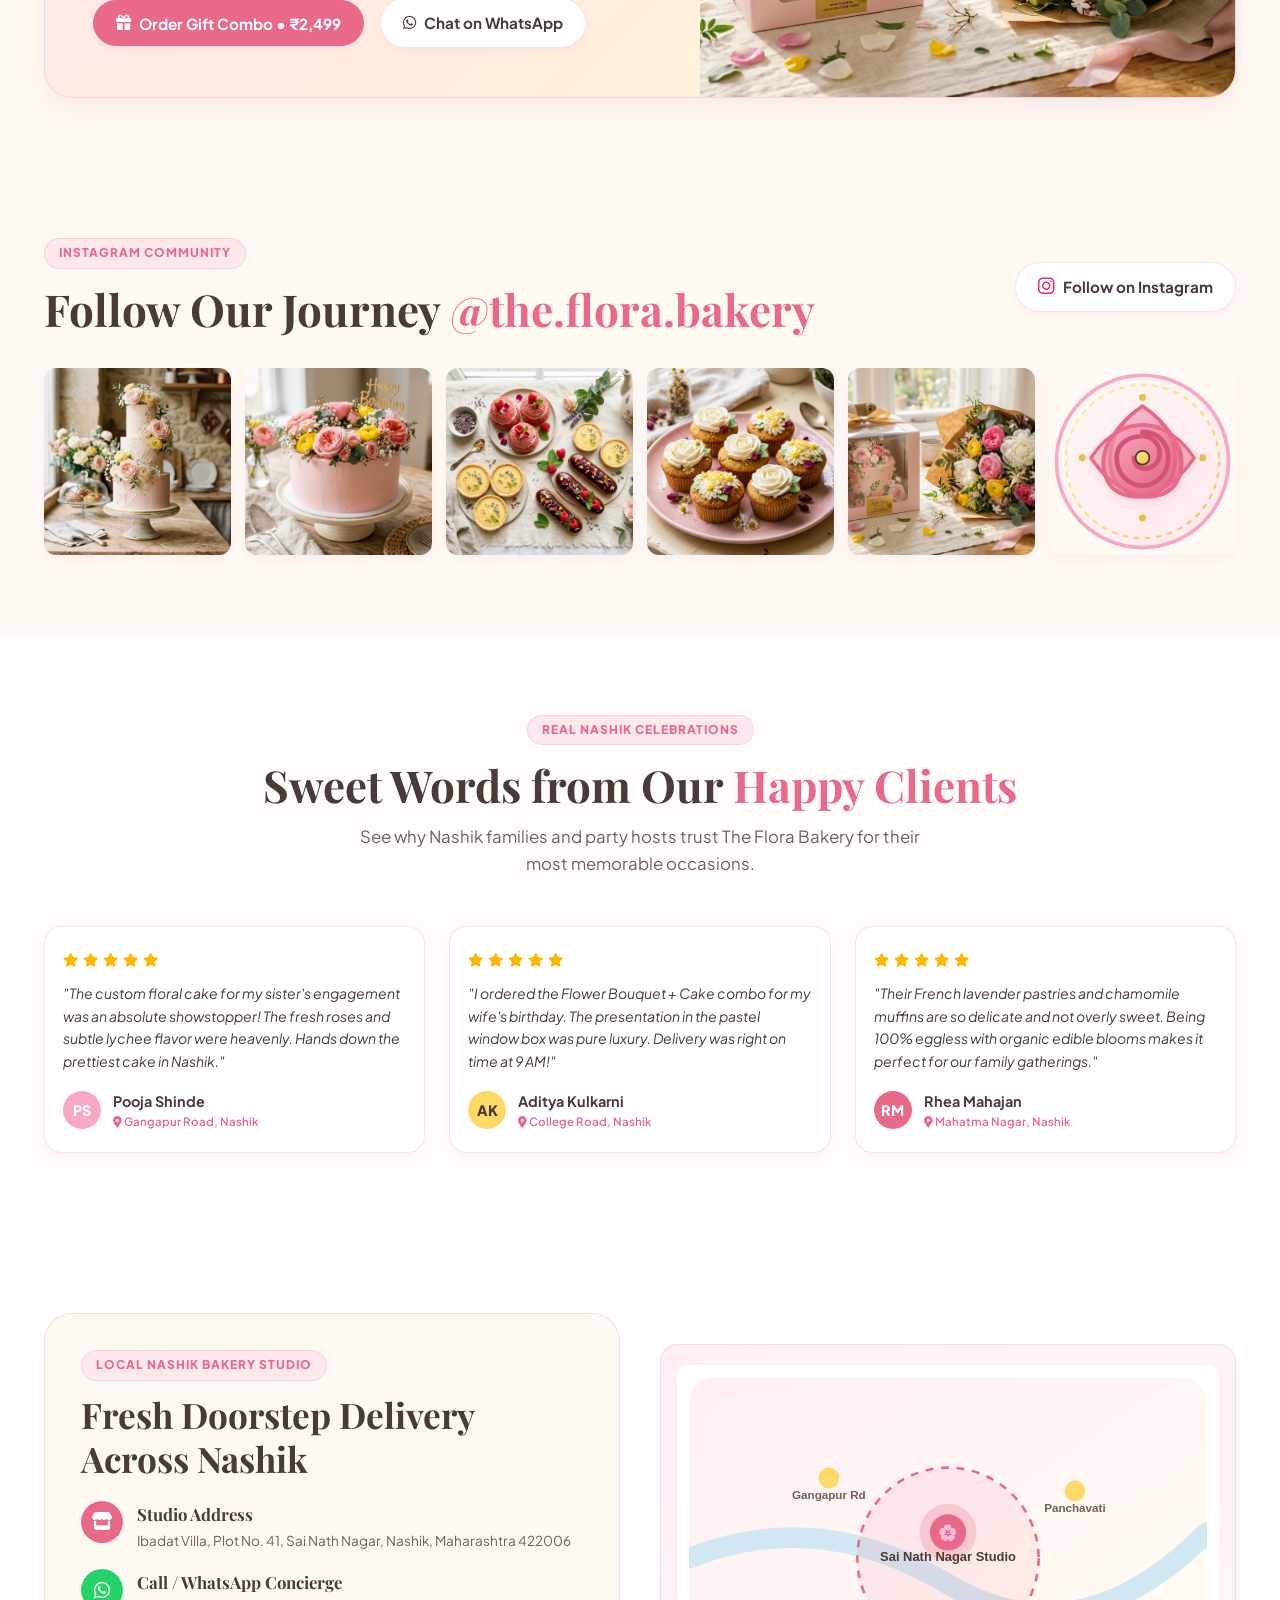
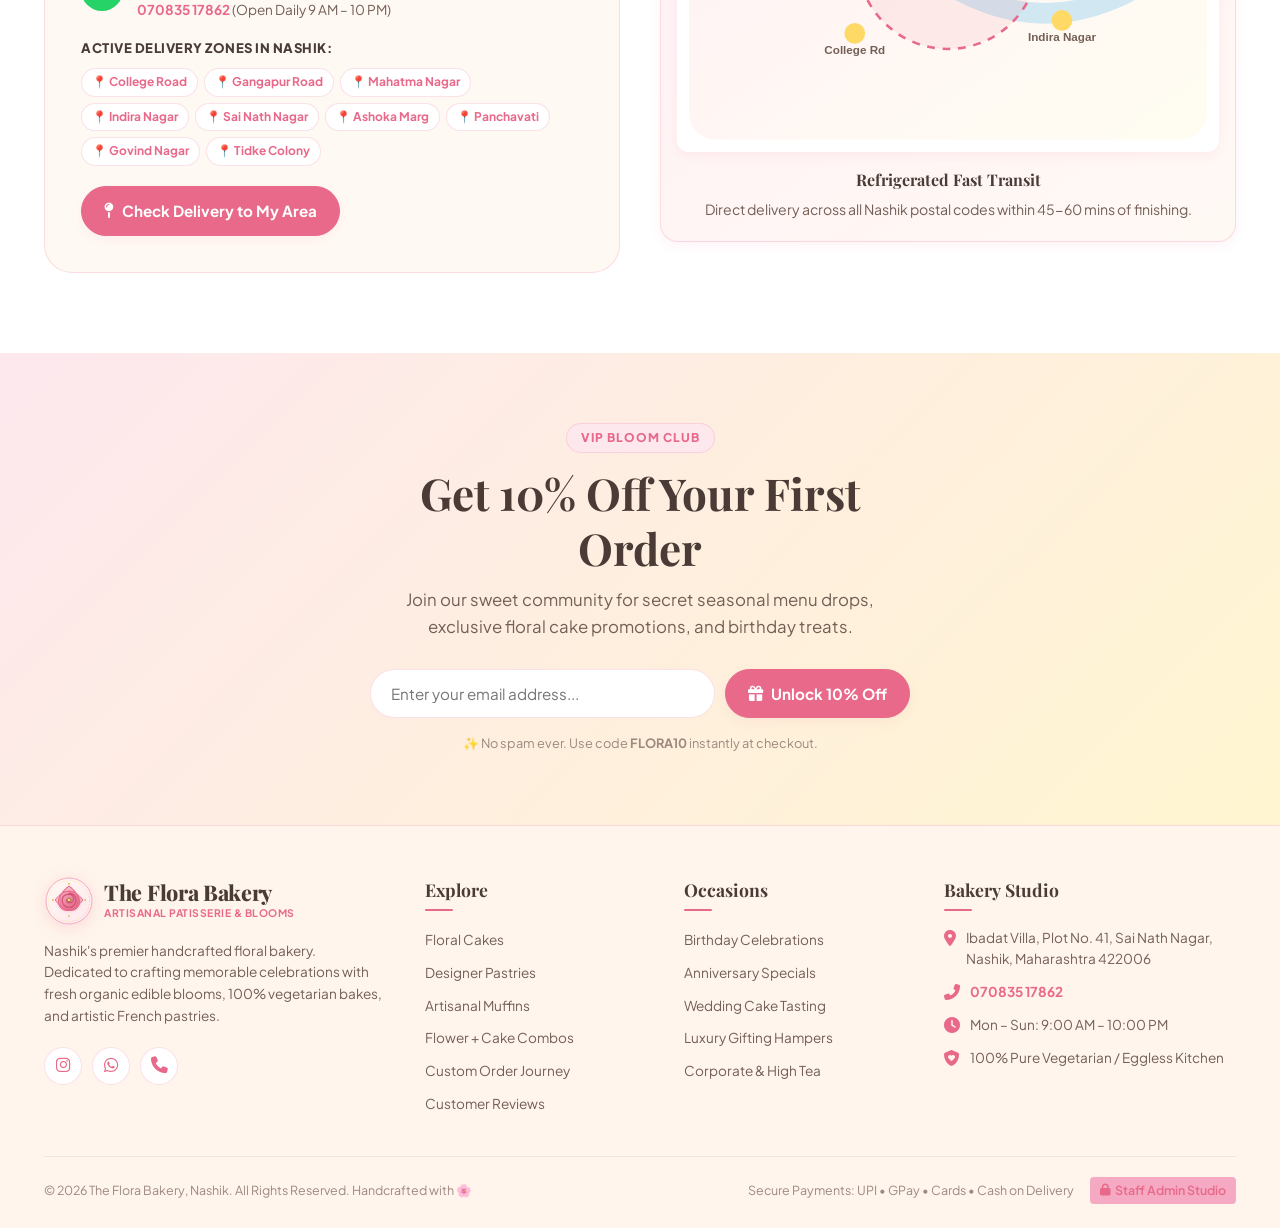
==== commit 2b34707c: "feat: Add Apple-grade Admin Studio with real-time FloraDB store integration" ====
--- a/index.html
+++ b/index.html
@@ -961,8 +961,11 @@
         <div>
           © 2026 The Flora Bakery, Nashik. All Rights Reserved. Handcrafted with 🌸
         </div>
-        <div style="display:flex; gap:16px;">
+        <div style="display:flex; gap:16px; align-items:center;">
           <span>Secure Payments: UPI • GPay • Cards • Cash on Delivery</span>
+          <a href="admin.html" target="_blank" style="color:var(--rose-deep); text-decoration:none; font-weight:600; display:inline-flex; align-items:center; gap:4px; padding:4px 10px; background:var(--pink-blush); border-radius:4px;">
+            <i class="fas fa-lock" style="font-size:0.75rem;"></i> Staff Admin Studio
+          </a>
         </div>
       </div>
 
@@ -1141,7 +1144,8 @@
     </a>
   </div>
 
-  <!-- Javascript -->
+  <!-- Javascript Layer -->
+  <script src="js/store-data.js"></script>
   <script src="js/app.js"></script>
 </body>
 </html>
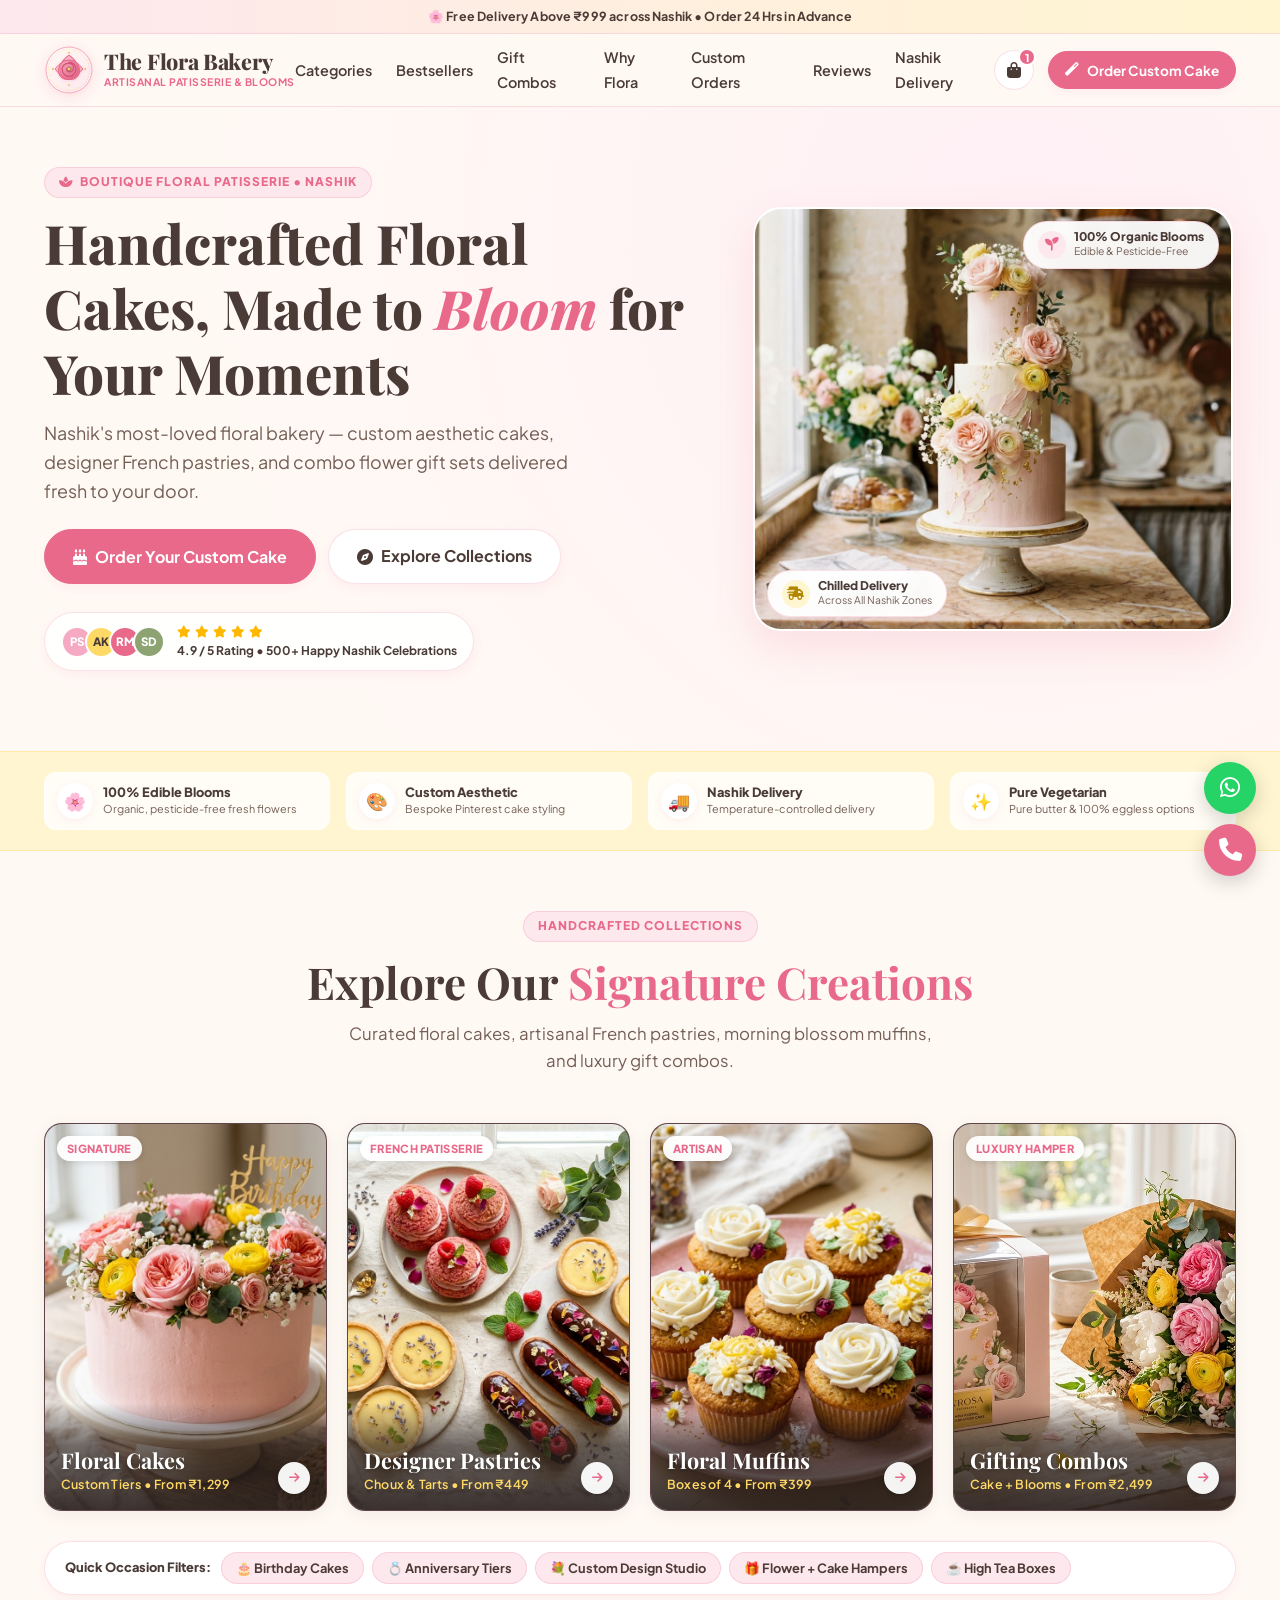
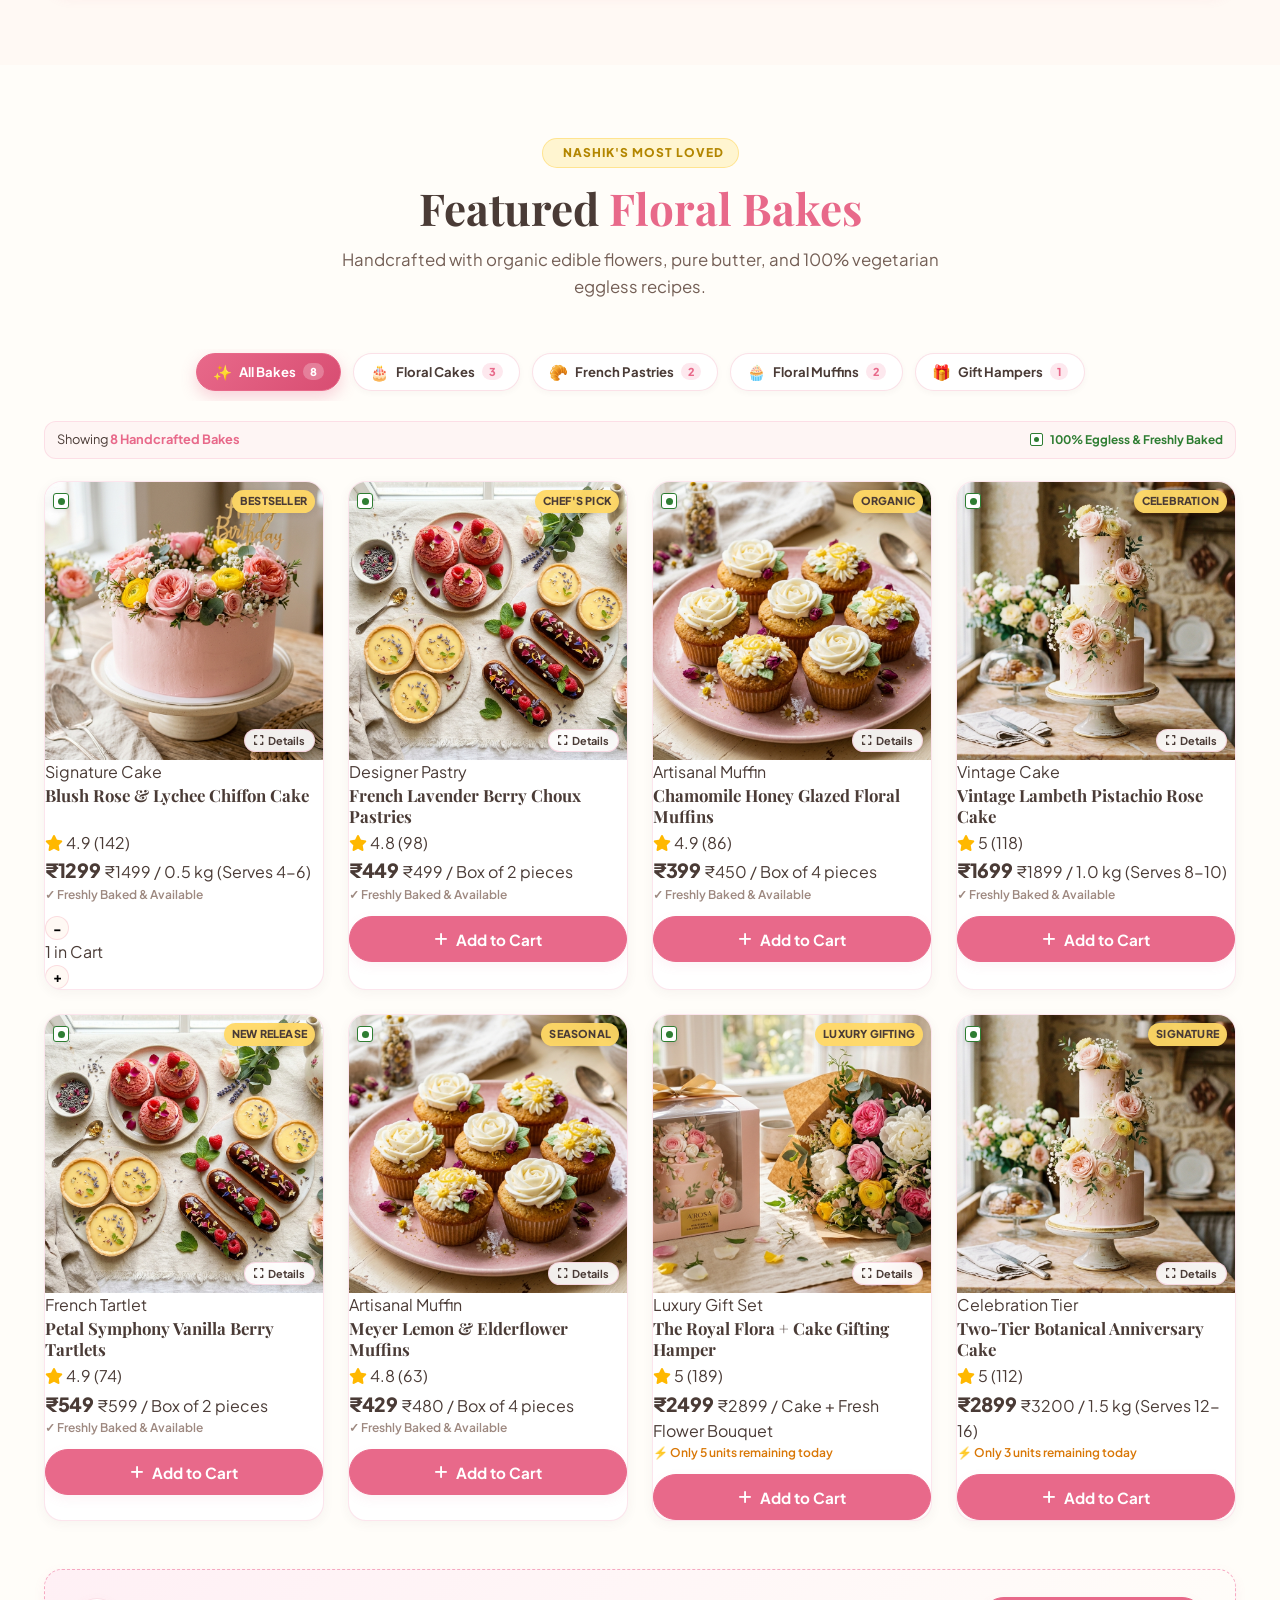
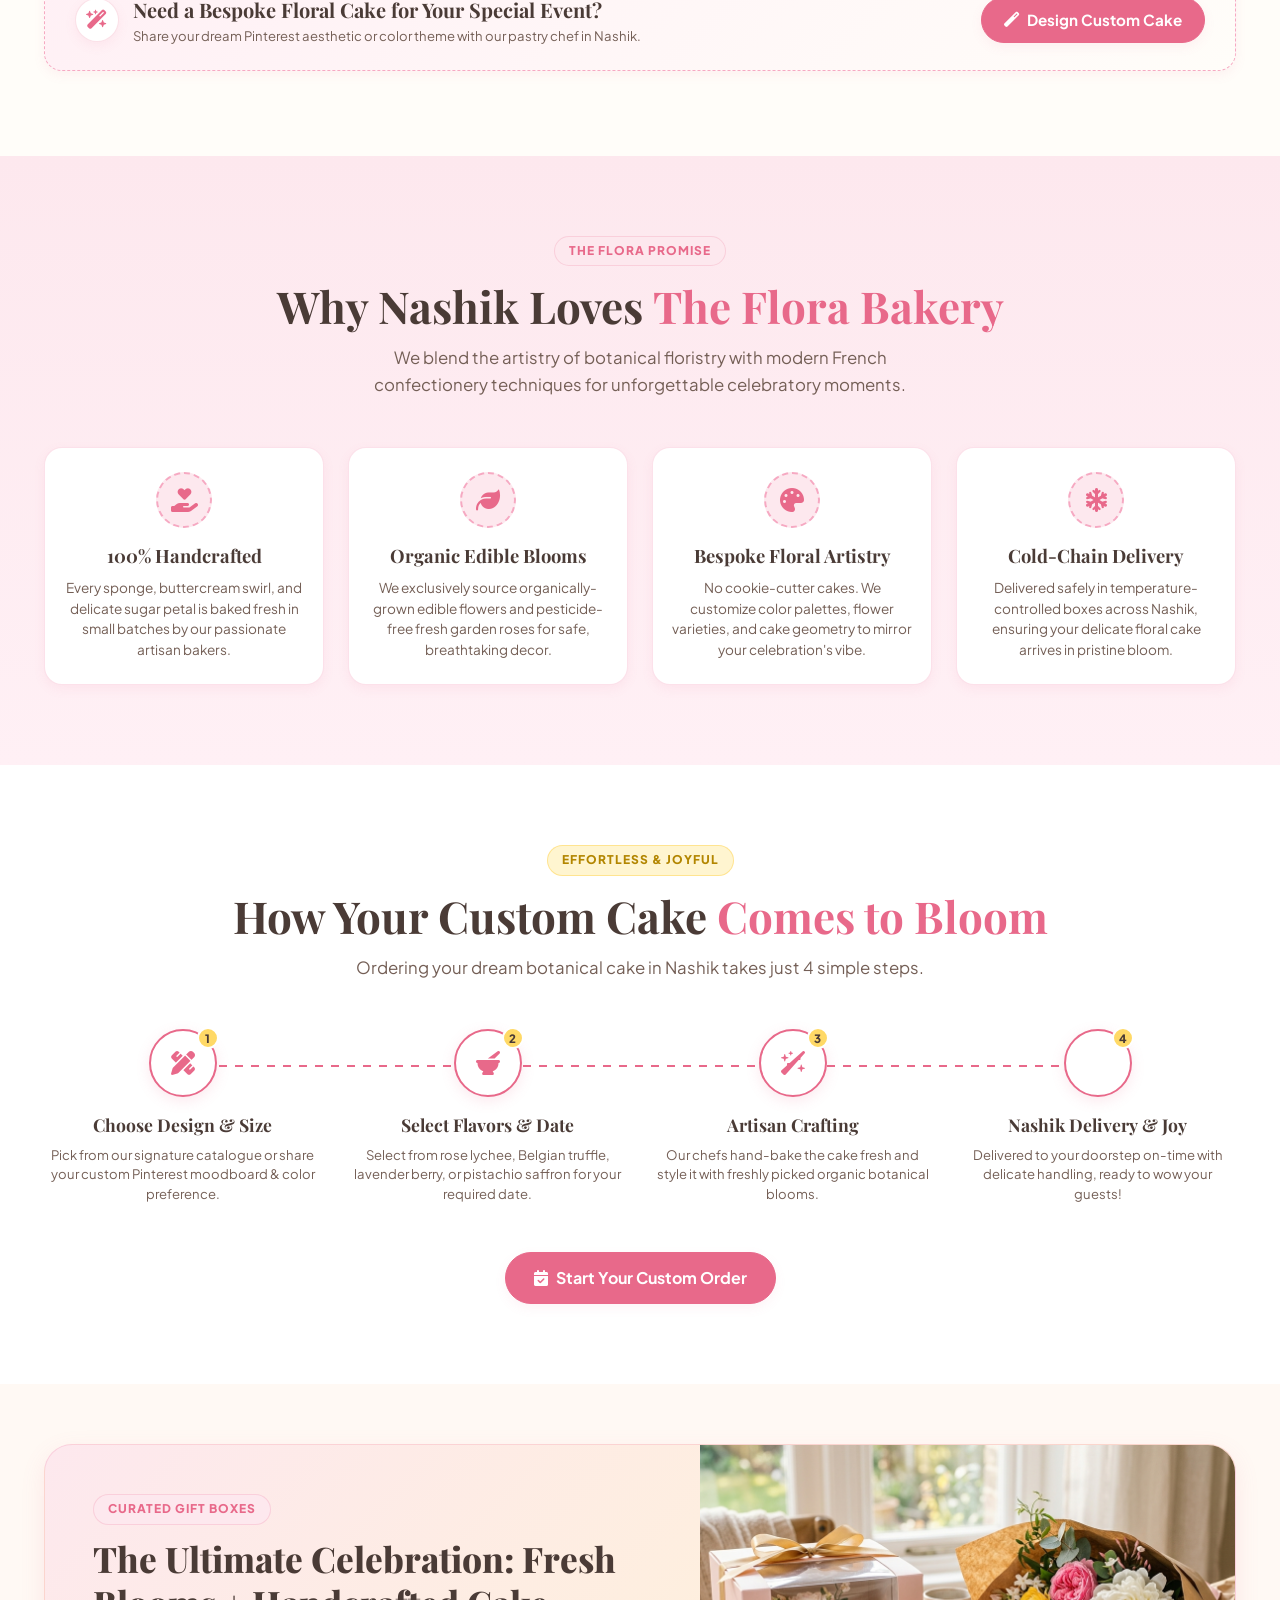
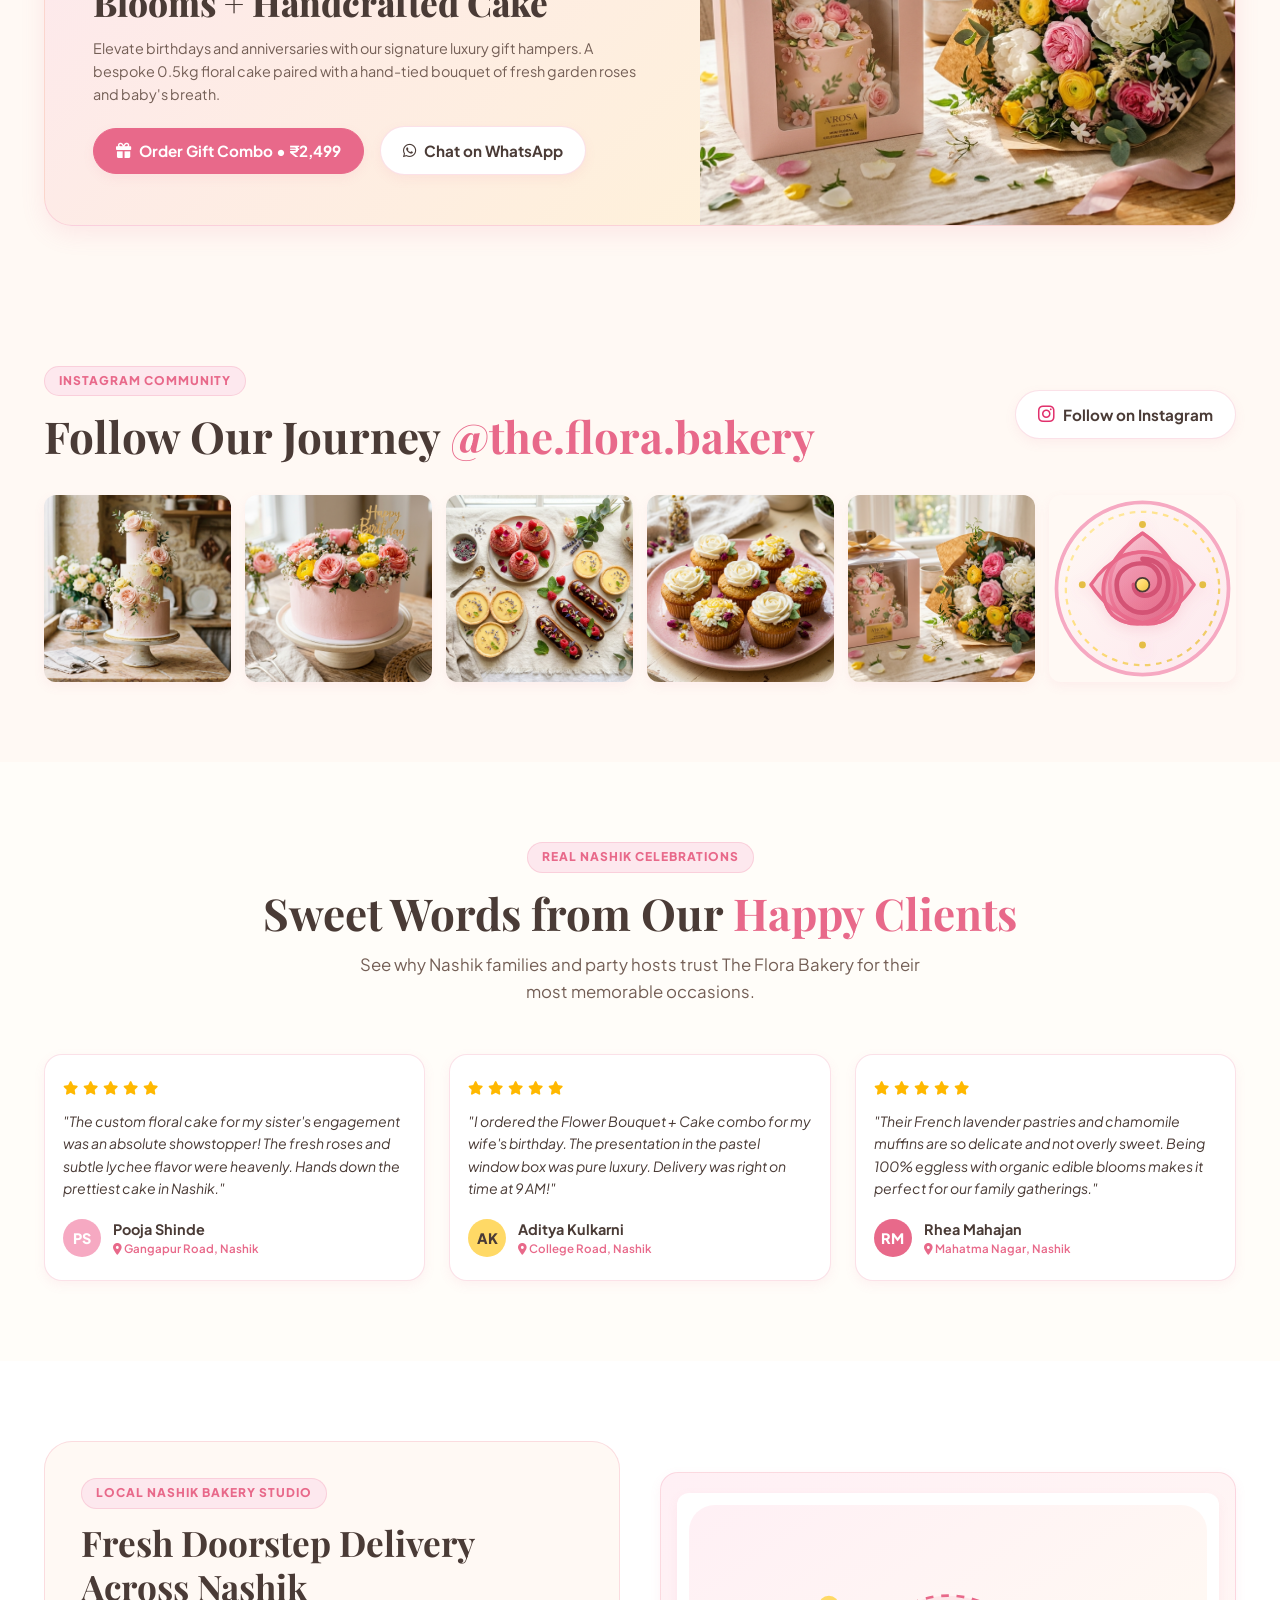
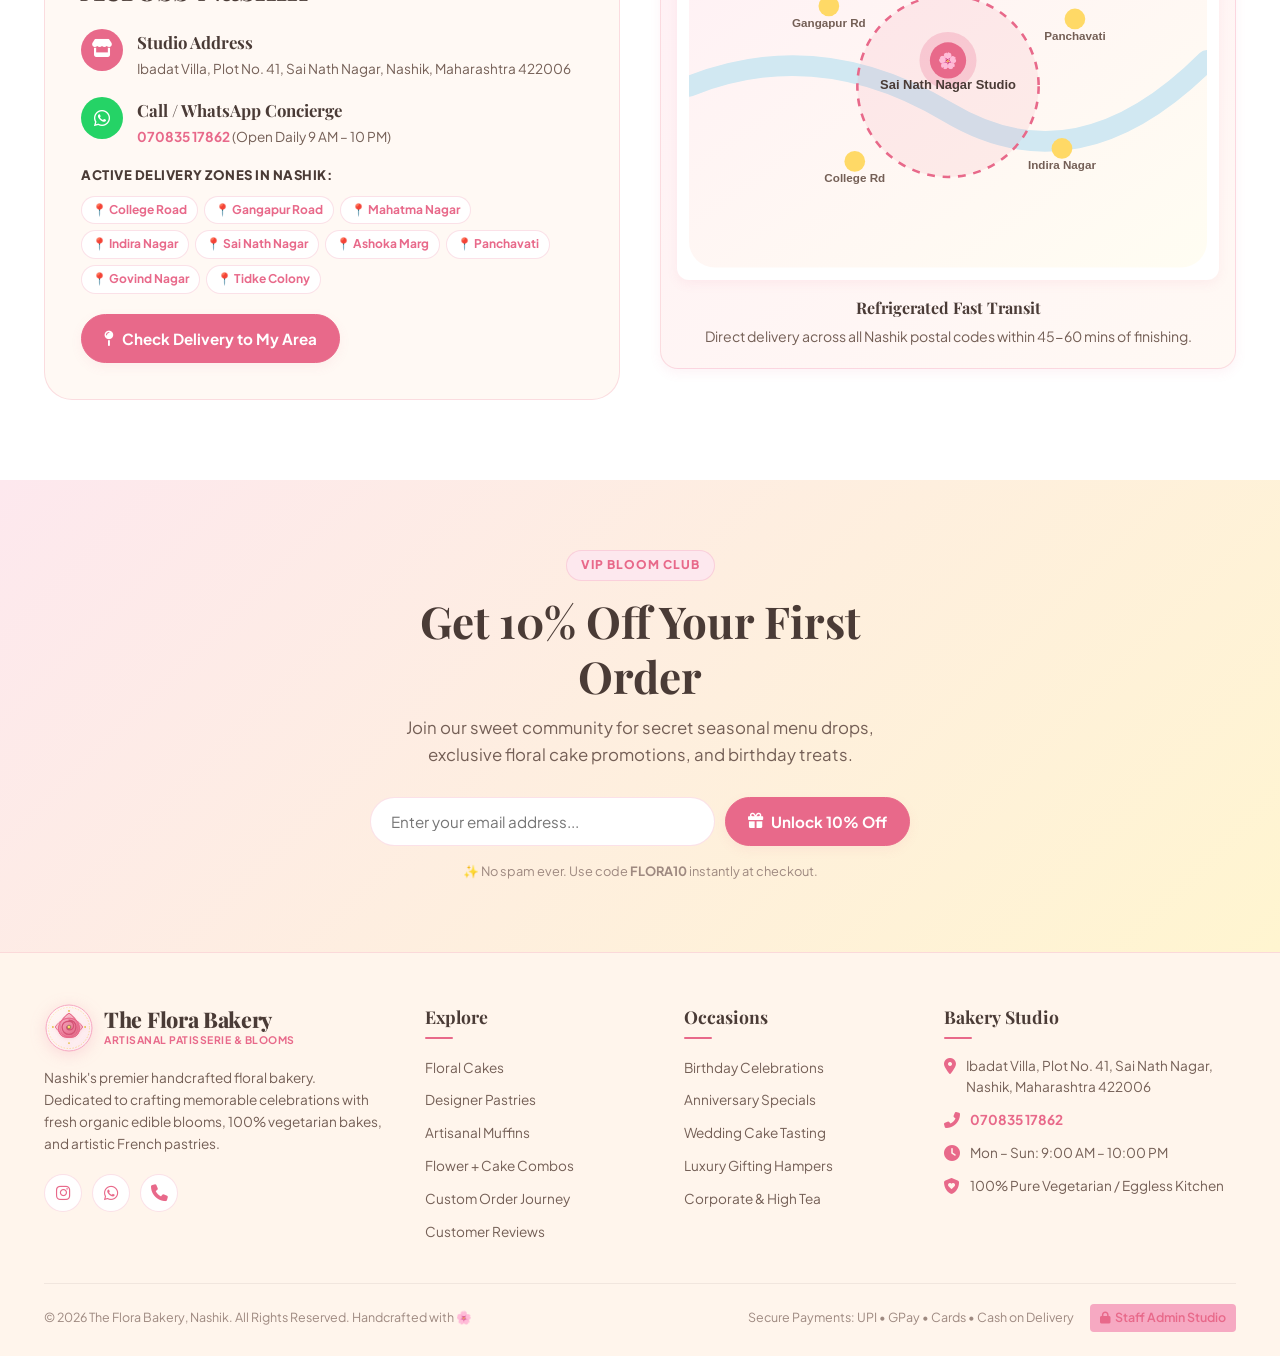
==== commit 35570c15: "feat: Add Shopify-grade on-site checkout, live email receipts, admin notification bell, and WhatsApp" ====
--- a/index.html
+++ b/index.html
@@ -1016,13 +1016,14 @@
           <span id="cartGrandTotal" style="color:var(--rose-deep);">₹1,299</span>
         </div>
 
-        <button class="btn btn-primary" style="width:100%; margin-bottom:10px;" onclick="checkoutWhatsApp()">
-          <i class="fab fa-whatsapp"></i> Order via WhatsApp Instant
+        <button class="btn btn-primary btn-checkout-site" style="width:100%; margin-bottom:10px; font-size:1rem; font-weight:700;" onclick="openCheckoutModal()">
+          <i class="fas fa-lock"></i> Proceed to Checkout 🌸
         </button>
 
-        <p style="font-size:0.75rem; text-align:center; color:var(--text-muted);">
-          🔒 Fast confirmation directly with the Head Baker in Nashik
-        </p>
+        <div style="display:flex; justify-content:center; gap:16px; font-size:0.78rem; color:var(--text-muted);">
+          <span><i class="fas fa-truck" style="color:var(--rose-deep);"></i> Chilled Delivery</span>
+          <span><i class="fas fa-hand-holding-usd" style="color:#059669;"></i> Cash on Delivery</span>
+        </div>
 
       </div>
 
@@ -1133,6 +1134,334 @@
   </div>
 
   <!-- ==========================================================================
+       ON-SITE SECURE CHECKOUT MODAL (SHOPIFY-GRADE)
+       ========================================================================== -->
+  <div class="modal-backdrop checkout-modal-backdrop" id="checkoutModal">
+    <div class="modal-dialog checkout-modal-dialog">
+      <button class="modal-close-btn" onclick="closeCheckoutModal()" aria-label="Close checkout">
+        <i class="fas fa-times"></i>
+      </button>
+
+      <div class="checkout-header-banner">
+        <div class="checkout-brand-badge">
+          <span style="font-size:1.4rem;">🌸</span>
+          <div>
+            <h3 style="font-family:var(--font-serif); font-size:1.5rem; color:var(--text-cocoa); margin:0;">Secure Artisan Checkout</h3>
+            <p style="font-size:0.85rem; color:var(--text-secondary); margin:2px 0 0;">Freshly baked to order &bull; Chilled Nashik delivery</p>
+          </div>
+        </div>
+        <div class="checkout-security-pill">
+          <i class="fas fa-shield-check" style="color:#059669;"></i> SSL Encrypted &bull; 100% Eggless
+        </div>
+      </div>
+
+      <div class="checkout-layout-grid">
+        
+        <!-- Left Column: Checkout Form -->
+        <div class="checkout-form-col">
+          <form id="checkoutForm" onsubmit="processCheckoutOrder(event)">
+            
+            <!-- Step 1: Customer Contact -->
+            <div class="checkout-step-box">
+              <div class="checkout-step-title">
+                <span class="step-num">1</span>
+                <h4>Contact & Receipt Details</h4>
+              </div>
+              
+              <div class="form-grid-2">
+                <div class="form-group">
+                  <label for="checkoutName">Full Name <span class="req">*</span></label>
+                  <input type="text" id="checkoutName" class="form-control" placeholder="e.g. Maya Sharma" required>
+                </div>
+                <div class="form-group">
+                  <label for="checkoutPhone">WhatsApp / Mobile Number <span class="req">*</span></label>
+                  <input type="tel" id="checkoutPhone" class="form-control" placeholder="10-digit mobile number" pattern="[0-9]{10}" required>
+                  <small style="font-size:0.75rem; color:var(--text-muted);">Used for order dispatch & delivery updates</small>
+                </div>
+              </div>
+
+              <div class="form-group">
+                <label for="checkoutEmail">Email Address (for Order Confirmation) <span class="req">*</span></label>
+                <input type="email" id="checkoutEmail" class="form-control" placeholder="e.g. maya@example.com" required>
+                <small style="font-size:0.75rem; color:var(--text-muted);">We will immediately send your itemized order receipt here</small>
+              </div>
+            </div>
+
+            <!-- Step 2: Delivery Destination & Schedule in Nashik -->
+            <div class="checkout-step-box">
+              <div class="checkout-step-title">
+                <span class="step-num">2</span>
+                <h4>Delivery Schedule & Nashik Address</h4>
+              </div>
+
+              <div class="form-grid-2">
+                <div class="form-group">
+                  <label for="checkoutDate">Required Delivery Date <span class="req">*</span></label>
+                  <input type="date" id="checkoutDate" class="form-control" required>
+                </div>
+                <div class="form-group">
+                  <label for="checkoutSlot">Preferred Delivery Window <span class="req">*</span></label>
+                  <select id="checkoutSlot" class="form-control" required>
+                    <option value="Morning Slot (10:00 AM – 1:00 PM)">Morning Slot (10:00 AM – 1:00 PM)</option>
+                    <option value="Afternoon Slot (1:00 PM – 5:00 PM)" selected>Afternoon Slot (1:00 PM – 5:00 PM)</option>
+                    <option value="Evening Slot (5:00 PM – 9:00 PM)">Evening Slot (5:00 PM – 9:00 PM)</option>
+                  </select>
+                </div>
+              </div>
+
+              <div class="form-group">
+                <label for="checkoutAddress">Delivery Street Address <span class="req">*</span></label>
+                <input type="text" id="checkoutAddress" class="form-control" placeholder="Flat/House No., Building/Society, Street name" required>
+              </div>
+
+              <div class="form-grid-2">
+                <div class="form-group">
+                  <label for="checkoutLocality">Nashik Area / Locality <span class="req">*</span></label>
+                  <select id="checkoutLocality" class="form-control" required>
+                    <option value="Sai Nath Nagar">Sai Nath Nagar (Studio Proximity)</option>
+                    <option value="Gangapur Road">Gangapur Road</option>
+                    <option value="College Road">College Road</option>
+                    <option value="Indira Nagar">Indira Nagar</option>
+                    <option value="Mahatma Nagar">Mahatma Nagar</option>
+                    <option value="Panchavati">Panchavati</option>
+                    <option value="Govind Nagar">Govind Nagar</option>
+                    <option value="Cidco">Cidco / Trimurti Chowk</option>
+                    <option value="Nashik Road">Nashik Road / Bytco</option>
+                    <option value="Other Nashik Area">Other Nashik Location</option>
+                  </select>
+                </div>
+                <div class="form-group">
+                  <label for="checkoutLandmark">Landmark (Optional)</label>
+                  <input type="text" id="checkoutLandmark" class="form-control" placeholder="Near school, temple, bank...">
+                </div>
+              </div>
+            </div>
+
+            <!-- Step 3: Cake Writing & Baker Notes -->
+            <div class="checkout-step-box">
+              <div class="checkout-step-title">
+                <span class="step-num">3</span>
+                <h4>Cake Personalization & Notes</h4>
+              </div>
+
+              <div class="form-group">
+                <label for="checkoutCakeMessage">Message on Cake (Optional)</label>
+                <input type="text" id="checkoutCakeMessage" class="form-control" placeholder="e.g. Happy 25th Anniversary Maya & Rohan!">
+              </div>
+
+              <div class="form-group">
+                <label for="checkoutNotes">Special Instructions for Chef / Delivery Partner</label>
+                <textarea id="checkoutNotes" class="form-control" rows="2" placeholder="e.g. Ring bell twice, please keep flower palette strictly pastel pink..."></textarea>
+              </div>
+            </div>
+
+            <!-- Step 4: Payment Method Selection -->
+            <div class="checkout-step-box">
+              <div class="checkout-step-title">
+                <span class="step-num">4</span>
+                <h4>Select Payment Method</h4>
+              </div>
+
+              <div class="payment-methods-grid">
+                <!-- COD Option (Active) -->
+                <label class="payment-method-card active" id="payOptionCOD">
+                  <input type="radio" name="paymentMethod" value="COD" checked>
+                  <div class="payment-card-content">
+                    <div class="pay-icon-row">
+                      <span class="pay-badge-icon">💵</span>
+                      <strong>Cash on Delivery (COD)</strong>
+                      <span class="pay-tag-active">Active</span>
+                    </div>
+                    <p class="pay-desc">Pay with cash or UPI on cake arrival at your doorstep in Nashik.</p>
+                  </div>
+                </label>
+
+                <!-- Online Payment Gateway (Integration Ready) -->
+                <label class="payment-method-card disabled" id="payOptionOnline" title="Online gateway integration coming soon">
+                  <input type="radio" name="paymentMethod" value="ONLINE" disabled>
+                  <div class="payment-card-content">
+                    <div class="pay-icon-row">
+                      <span class="pay-badge-icon">💳</span>
+                      <strong>UPI / Credit & Debit Cards / NetBanking</strong>
+                      <span class="pay-tag-soon">Gateway Ready</span>
+                    </div>
+                    <p class="pay-desc">Direct payment integration (Razorpay / Cashfree) ready for launch.</p>
+                  </div>
+                </label>
+              </div>
+            </div>
+
+            <!-- Submit Order Action -->
+            <button type="submit" class="btn btn-primary btn-lg btn-place-order" id="btnSubmitOrder">
+              <span>Confirm & Place Order (Cash on Delivery) 🌸</span>
+              <span id="checkoutBtnTotal">₹1,299</span>
+            </button>
+
+            <p style="font-size:0.78rem; text-align:center; color:var(--text-muted); margin-top:10px;">
+              By placing this order, you will receive an instant order confirmation email and your bake will be freshly scheduled.
+            </p>
+
+          </form>
+        </div>
+
+        <!-- Right Column: Live Order Summary -->
+        <div class="checkout-summary-col">
+          <div class="checkout-summary-card">
+            <h4 class="summary-title font-serif">Order Summary</h4>
+            
+            <div class="checkout-items-list" id="checkoutItemsList">
+              <!-- Dynamically populated by app.js -->
+            </div>
+
+            <div class="summary-breakdown">
+              <div class="summary-row">
+                <span>Subtotal</span>
+                <span id="checkoutSubtotal">₹0</span>
+              </div>
+              <div class="summary-row" id="checkoutDiscountRow" style="display:none; color:var(--rose-deep);">
+                <span>Promo Discount (<span id="checkoutDiscountCode"></span>)</span>
+                <span id="checkoutDiscountVal">-₹0</span>
+              </div>
+              <div class="summary-row">
+                <span>Delivery (Nashik Chilled Transit)</span>
+                <span id="checkoutDeliveryFee" style="color:#059669;">FREE</span>
+              </div>
+              <div class="summary-total-row">
+                <span>Total Amount:</span>
+                <span id="checkoutGrandTotal" style="color:var(--rose-deep);">₹0</span>
+              </div>
+            </div>
+
+            <!-- Reassurance Perks -->
+            <div class="checkout-perks-box">
+              <div class="perk-item">
+                <i class="fas fa-sparkles" style="color:var(--yellow-butter);"></i>
+                <span>Freshly baked 100% Pure Vegetarian</span>
+              </div>
+              <div class="perk-item">
+                <i class="fas fa-truck-container" style="color:var(--rose-deep);"></i>
+                <span>Delivered in specialized chilled boxes</span>
+              </div>
+              <div class="perk-item">
+                <i class="fas fa-shield-heart" style="color:#059669;"></i>
+                <span>Direct chef quality guarantee</span>
+              </div>
+            </div>
+
+          </div>
+        </div>
+
+      </div>
+
+    </div>
+  </div>
+
+  <!-- ==========================================================================
+       ORDER SUCCESS CONFIRMATION MODAL
+       ========================================================================== -->
+  <div class="modal-backdrop" id="orderSuccessModal">
+    <div class="modal-dialog order-success-dialog">
+      <div class="order-success-card">
+        
+        <div class="success-icon-wrap">
+          <div class="success-check-circle">✓</div>
+          <span class="success-blossom-badge">🌸</span>
+        </div>
+
+        <span class="heading-tag">Order Received Successfully</span>
+        <h2 style="font-family:var(--font-serif); font-size:2rem; color:var(--text-cocoa); margin-bottom:8px;">
+          Baking Magic is Scheduled!
+        </h2>
+        
+        <p style="font-size:0.95rem; color:var(--text-secondary); max-width:480px; margin:0 auto 20px;">
+          Thank you for choosing The Flora Bakery! Your order <strong id="successOrderId" style="color:var(--rose-deep); font-size:1.1rem;">#FB-1001</strong> has been sent to our kitchen studio.
+        </p>
+
+        <!-- Key Order Details Pill -->
+        <div class="order-success-meta-box">
+          <div class="meta-item">
+            <span class="meta-label">Customer</span>
+            <strong id="successCustomerName">Maya Sharma</strong>
+          </div>
+          <div class="meta-item">
+            <span class="meta-label">Delivery Date</span>
+            <strong id="successDeliveryDate">Tomorrow</strong>
+          </div>
+          <div class="meta-item">
+            <span class="meta-label">Payment</span>
+            <strong style="color:#059669;" id="successPaymentMethod">Cash on Delivery</strong>
+          </div>
+          <div class="meta-item">
+            <span class="meta-label">Total Amount</span>
+            <strong id="successTotal" style="color:var(--rose-deep);">₹1,299</strong>
+          </div>
+        </div>
+
+        <div class="email-dispatched-banner">
+          <i class="fas fa-envelope-circle-check" style="font-size:1.4rem; color:var(--rose-deep);"></i>
+          <div style="text-align:left;">
+            <strong>Confirmation Email Dispatched!</strong>
+            <p style="margin:0; font-size:0.82rem; color:var(--text-secondary);">
+              We've sent an itemized receipt to <span id="successCustomerEmail" style="font-weight:600;">customer@example.com</span>.
+            </p>
+          </div>
+        </div>
+
+        <!-- Actions -->
+        <div class="order-success-actions">
+          <button class="btn btn-secondary" onclick="openEmailReceiptModal()">
+            <i class="fas fa-file-invoice"></i> View Email Receipt
+          </button>
+          <button class="btn btn-primary" onclick="closeOrderSuccessModal()">
+            <i class="fas fa-cake-candles"></i> Back to Patisserie
+          </button>
+        </div>
+
+        <div style="margin-top:18px; font-size:0.8rem; color:var(--text-muted);">
+          <span>🌸 WhatsApp will be used for real-time logistics updates once your bake enters the oven.</span>
+        </div>
+
+      </div>
+    </div>
+  </div>
+
+  <!-- ==========================================================================
+       SIMULATED EMAIL RECEIPT MODAL
+       ========================================================================== -->
+  <div class="modal-backdrop" id="emailReceiptModal">
+    <div class="modal-dialog email-receipt-dialog">
+      <button class="modal-close-btn" onclick="closeEmailReceiptModal()" aria-label="Close email receipt">
+        <i class="fas fa-times"></i>
+      </button>
+
+      <div class="email-client-header">
+        <div class="email-client-dots">
+          <span style="background:#EF4444;"></span>
+          <span style="background:#F59E0B;"></span>
+          <span style="background:#10B981;"></span>
+        </div>
+        <div class="email-client-subject">
+          <i class="fas fa-envelope"></i> <span id="emailModalSubject">🌸 Order Confirmed! The Flora Bakery Order #FB-1001</span>
+        </div>
+        <button class="btn-email-print" onclick="window.print()" title="Print Receipt">
+          <i class="fas fa-print"></i> Print
+        </button>
+      </div>
+
+      <div class="email-client-meta">
+        <div><strong>From:</strong> The Flora Bakery &lt;orders@theflorabakery.com&gt;</div>
+        <div><strong>To:</strong> <span id="emailModalTo">maya@example.com</span></div>
+        <div><strong>Date:</strong> <span id="emailModalDate">Just now</span></div>
+      </div>
+
+      <div class="email-rendered-body" id="emailRenderedBody">
+        <!-- Rendered dynamically by app.js from FloraDB -->
+      </div>
+
+    </div>
+  </div>
+
+  <!-- ==========================================================================
        FLOATING CONCIERGE (WHATSAPP & CALL QUICK ACTION)
        ========================================================================== -->
   <div class="floating-concierge">
--- a/css/styles.css
+++ b/css/styles.css
@@ -2880,3 +2880,512 @@
 .concierge-btn:hover, .concierge-btn:active {
   transform: scale(1.1);
 }
+
+/* ==========================================================================
+   ON-SITE E-COMMERCE CHECKOUT MODAL STYLING (SHOPIFY-GRADE)
+   ========================================================================== */
+
+.checkout-modal-dialog {
+  max-width: 960px;
+  width: 95%;
+  max-height: 92vh;
+  overflow-y: auto;
+  padding: 24px;
+  border-radius: 20px;
+}
+
+@media (min-width: 768px) {
+  .checkout-modal-dialog {
+    padding: 32px;
+  }
+}
+
+.checkout-header-banner {
+  display: flex;
+  flex-direction: column;
+  gap: 12px;
+  padding-bottom: 20px;
+  border-bottom: 1px solid var(--border-light);
+  margin-bottom: 24px;
+}
+
+@media (min-width: 600px) {
+  .checkout-header-banner {
+    flex-direction: row;
+    align-items: center;
+    justify-content: space-between;
+  }
+}
+
+.checkout-brand-badge {
+  display: flex;
+  align-items: center;
+  gap: 12px;
+}
+
+.checkout-security-pill {
+  display: inline-flex;
+  align-items: center;
+  gap: 6px;
+  font-size: 0.78rem;
+  font-weight: 700;
+  color: #065F46;
+  background: #D1FAE5;
+  padding: 6px 14px;
+  border-radius: 999px;
+  align-self: flex-start;
+}
+
+.checkout-layout-grid {
+  display: grid;
+  grid-template-columns: 1fr;
+  gap: 28px;
+}
+
+@media (min-width: 860px) {
+  .checkout-layout-grid {
+    grid-template-columns: 1.35fr 1fr;
+  }
+}
+
+.checkout-step-box {
+  background: #FAF6F0;
+  border: 1px solid var(--border-light);
+  border-radius: 14px;
+  padding: 18px;
+  margin-bottom: 20px;
+}
+
+.checkout-step-title {
+  display: flex;
+  align-items: center;
+  gap: 10px;
+  margin-bottom: 16px;
+}
+
+.checkout-step-title h4 {
+  font-family: var(--font-serif);
+  font-size: 1.1rem;
+  color: var(--text-cocoa);
+  margin: 0;
+}
+
+.step-num {
+  width: 26px;
+  height: 26px;
+  border-radius: 50%;
+  background: var(--rose-deep);
+  color: #FFFFFF;
+  font-size: 0.8rem;
+  font-weight: 800;
+  display: flex;
+  align-items: center;
+  justify-content: center;
+  flex-shrink: 0;
+}
+
+.form-grid-2 {
+  display: grid;
+  grid-template-columns: 1fr;
+  gap: 12px;
+}
+
+@media (min-width: 540px) {
+  .form-grid-2 {
+    grid-template-columns: 1fr 1fr;
+  }
+}
+
+.form-group {
+  margin-bottom: 14px;
+}
+
+.form-group label {
+  display: block;
+  font-size: 0.82rem;
+  font-weight: 700;
+  color: var(--text-cocoa);
+  margin-bottom: 5px;
+}
+
+.form-group label .req {
+  color: #DC2626;
+}
+
+.form-control {
+  width: 100%;
+  padding: 10px 14px;
+  border: 1.5px solid var(--border-light);
+  border-radius: 10px;
+  font-size: 0.88rem;
+  color: var(--text-cocoa);
+  background: #FFFFFF;
+  transition: border-color 0.2s ease, box-shadow 0.2s ease;
+  font-family: inherit;
+}
+
+.form-control:focus {
+  outline: none;
+  border-color: var(--rose-deep);
+  box-shadow: 0 0 0 3px rgba(232, 105, 138, 0.15);
+}
+
+/* Payment Methods Selector */
+.payment-methods-grid {
+  display: flex;
+  flex-direction: column;
+  gap: 10px;
+}
+
+.payment-method-card {
+  display: flex;
+  align-items: flex-start;
+  gap: 12px;
+  padding: 14px 16px;
+  border-radius: 12px;
+  border: 2px solid var(--border-light);
+  background: #FFFFFF;
+  cursor: pointer;
+  transition: border-color 0.2s ease, background 0.2s ease;
+}
+
+.payment-method-card input[type="radio"] {
+  margin-top: 4px;
+  accent-color: var(--rose-deep);
+}
+
+.payment-method-card.active {
+  border-color: var(--rose-deep);
+  background: #FFF5F7;
+}
+
+.payment-method-card.disabled {
+  opacity: 0.65;
+  cursor: not-allowed;
+  background: #F3F4F6;
+  border-color: #E5E7EB;
+}
+
+.payment-card-content {
+  flex-grow: 1;
+}
+
+.pay-icon-row {
+  display: flex;
+  align-items: center;
+  gap: 8px;
+  font-size: 0.9rem;
+  color: var(--text-cocoa);
+  flex-wrap: wrap;
+}
+
+.pay-tag-active {
+  font-size: 0.7rem;
+  font-weight: 800;
+  color: #065F46;
+  background: #D1FAE5;
+  padding: 2px 8px;
+  border-radius: 999px;
+}
+
+.pay-tag-soon {
+  font-size: 0.7rem;
+  font-weight: 800;
+  color: #4B5563;
+  background: #E5E7EB;
+  padding: 2px 8px;
+  border-radius: 999px;
+}
+
+.pay-desc {
+  font-size: 0.78rem;
+  color: var(--text-secondary);
+  margin: 4px 0 0;
+  line-height: 1.35;
+}
+
+.btn-place-order {
+  width: 100%;
+  display: flex;
+  align-items: center;
+  justify-content: space-between;
+  padding: 14px 20px;
+  font-size: 1rem;
+  font-weight: 700;
+  border-radius: 12px;
+  box-shadow: 0 6px 16px rgba(232, 105, 138, 0.35);
+  cursor: pointer;
+}
+
+/* Order Summary Column */
+.checkout-summary-card {
+  background: #FAF6F0;
+  border: 1px solid var(--border-light);
+  border-radius: 16px;
+  padding: 22px;
+  position: sticky;
+  top: 20px;
+}
+
+.summary-title {
+  font-size: 1.25rem;
+  color: var(--text-cocoa);
+  margin: 0 0 16px;
+  padding-bottom: 12px;
+  border-bottom: 1px solid var(--border-light);
+}
+
+.checkout-items-list {
+  display: flex;
+  flex-direction: column;
+  gap: 12px;
+  max-height: 240px;
+  overflow-y: auto;
+  margin-bottom: 16px;
+  padding-right: 4px;
+}
+
+.checkout-summary-item {
+  display: flex;
+  align-items: center;
+  gap: 12px;
+  background: #FFFFFF;
+  padding: 10px 12px;
+  border-radius: 10px;
+  border: 1px solid var(--border-light);
+}
+
+.summary-item-img {
+  width: 48px;
+  height: 48px;
+  border-radius: 8px;
+  object-fit: cover;
+  flex-shrink: 0;
+}
+
+.summary-item-info {
+  flex-grow: 1;
+  min-width: 0;
+}
+
+.summary-item-name {
+  font-size: 0.85rem;
+  font-weight: 700;
+  color: var(--text-cocoa);
+  white-space: nowrap;
+  overflow: hidden;
+  text-overflow: ellipsis;
+}
+
+.summary-item-qty {
+  font-size: 0.75rem;
+  color: var(--text-muted);
+}
+
+.summary-item-price {
+  font-size: 0.9rem;
+  font-weight: 800;
+  color: var(--text-cocoa);
+}
+
+.summary-breakdown {
+  border-top: 1px dashed var(--border-light);
+  padding-top: 14px;
+  display: flex;
+  flex-direction: column;
+  gap: 8px;
+  font-size: 0.88rem;
+  color: var(--text-secondary);
+}
+
+.summary-row {
+  display: flex;
+  justify-content: space-between;
+  align-items: center;
+}
+
+.summary-total-row {
+  display: flex;
+  justify-content: space-between;
+  align-items: center;
+  font-size: 1.15rem;
+  font-weight: 800;
+  color: var(--text-cocoa);
+  padding-top: 10px;
+  border-top: 2px solid var(--rose-deep);
+  margin-top: 6px;
+}
+
+.checkout-perks-box {
+  margin-top: 18px;
+  background: #FFFFFF;
+  border-radius: 12px;
+  padding: 14px;
+  display: flex;
+  flex-direction: column;
+  gap: 8px;
+  font-size: 0.78rem;
+  color: var(--text-cocoa);
+}
+
+.perk-item {
+  display: flex;
+  align-items: center;
+  gap: 8px;
+}
+
+/* ==========================================================================
+   ORDER SUCCESS CELEBRATION MODAL
+   ========================================================================== */
+
+.order-success-dialog {
+  max-width: 580px;
+  text-align: center;
+  padding: 32px 24px;
+}
+
+.success-icon-wrap {
+  position: relative;
+  display: inline-block;
+  margin-bottom: 16px;
+}
+
+.success-check-circle {
+  width: 72px;
+  height: 72px;
+  background: linear-gradient(135deg, #10B981 0%, #059669 100%);
+  color: #FFFFFF;
+  border-radius: 50%;
+  display: flex;
+  align-items: center;
+  justify-content: center;
+  font-size: 2.2rem;
+  font-weight: 900;
+  box-shadow: 0 10px 25px rgba(16, 185, 129, 0.35);
+  animation: popInCheck 0.5s cubic-bezier(0.34, 1.56, 0.64, 1) forwards;
+}
+
+@keyframes popInCheck {
+  0% { transform: scale(0.4); opacity: 0; }
+  100% { transform: scale(1); opacity: 1; }
+}
+
+.success-blossom-badge {
+  position: absolute;
+  bottom: -4px;
+  right: -4px;
+  font-size: 1.5rem;
+}
+
+.order-success-meta-box {
+  display: grid;
+  grid-template-columns: 1fr 1fr;
+  gap: 12px;
+  background: #FAF6F0;
+  border: 1px solid var(--border-light);
+  border-radius: 14px;
+  padding: 16px;
+  margin: 20px 0;
+  text-align: left;
+}
+
+.meta-item {
+  display: flex;
+  flex-direction: column;
+  gap: 2px;
+}
+
+.meta-label {
+  font-size: 0.72rem;
+  color: var(--text-muted);
+  text-transform: uppercase;
+  letter-spacing: 0.5px;
+  font-weight: 700;
+}
+
+.email-dispatched-banner {
+  display: flex;
+  align-items: center;
+  gap: 12px;
+  background: #FFF0F5;
+  border: 1px solid var(--pink-blush);
+  border-radius: 12px;
+  padding: 14px 16px;
+  margin-bottom: 22px;
+}
+
+.order-success-actions {
+  display: flex;
+  gap: 12px;
+  justify-content: center;
+  flex-wrap: wrap;
+}
+
+/* ==========================================================================
+   SIMULATED EMAIL RECEIPT MODAL VIEWER
+   ========================================================================== */
+
+.email-receipt-dialog {
+  max-width: 680px;
+  width: 95%;
+  max-height: 90vh;
+  overflow-y: auto;
+  padding: 0;
+  border-radius: 16px;
+  background: #FAF6F0;
+}
+
+.email-client-header {
+  background: #2D2421;
+  padding: 14px 20px;
+  display: flex;
+  align-items: center;
+  justify-content: space-between;
+  color: #FFFFFF;
+}
+
+.email-client-dots {
+  display: flex;
+  gap: 6px;
+}
+
+.email-client-dots span {
+  width: 10px;
+  height: 10px;
+  border-radius: 50%;
+}
+
+.email-client-subject {
+  font-size: 0.85rem;
+  font-weight: 600;
+  display: flex;
+  align-items: center;
+  gap: 8px;
+}
+
+.btn-email-print {
+  background: rgba(255, 255, 255, 0.15);
+  border: none;
+  color: #FFFFFF;
+  font-size: 0.78rem;
+  font-weight: 700;
+  padding: 4px 10px;
+  border-radius: 6px;
+  cursor: pointer;
+}
+
+.email-client-meta {
+  background: #FFFFFF;
+  padding: 12px 24px;
+  border-bottom: 1px solid var(--border-light);
+  font-size: 0.82rem;
+  color: var(--text-secondary);
+  display: flex;
+  flex-direction: column;
+  gap: 3px;
+}
+
+.email-rendered-body {
+  padding: 24px;
+}
+
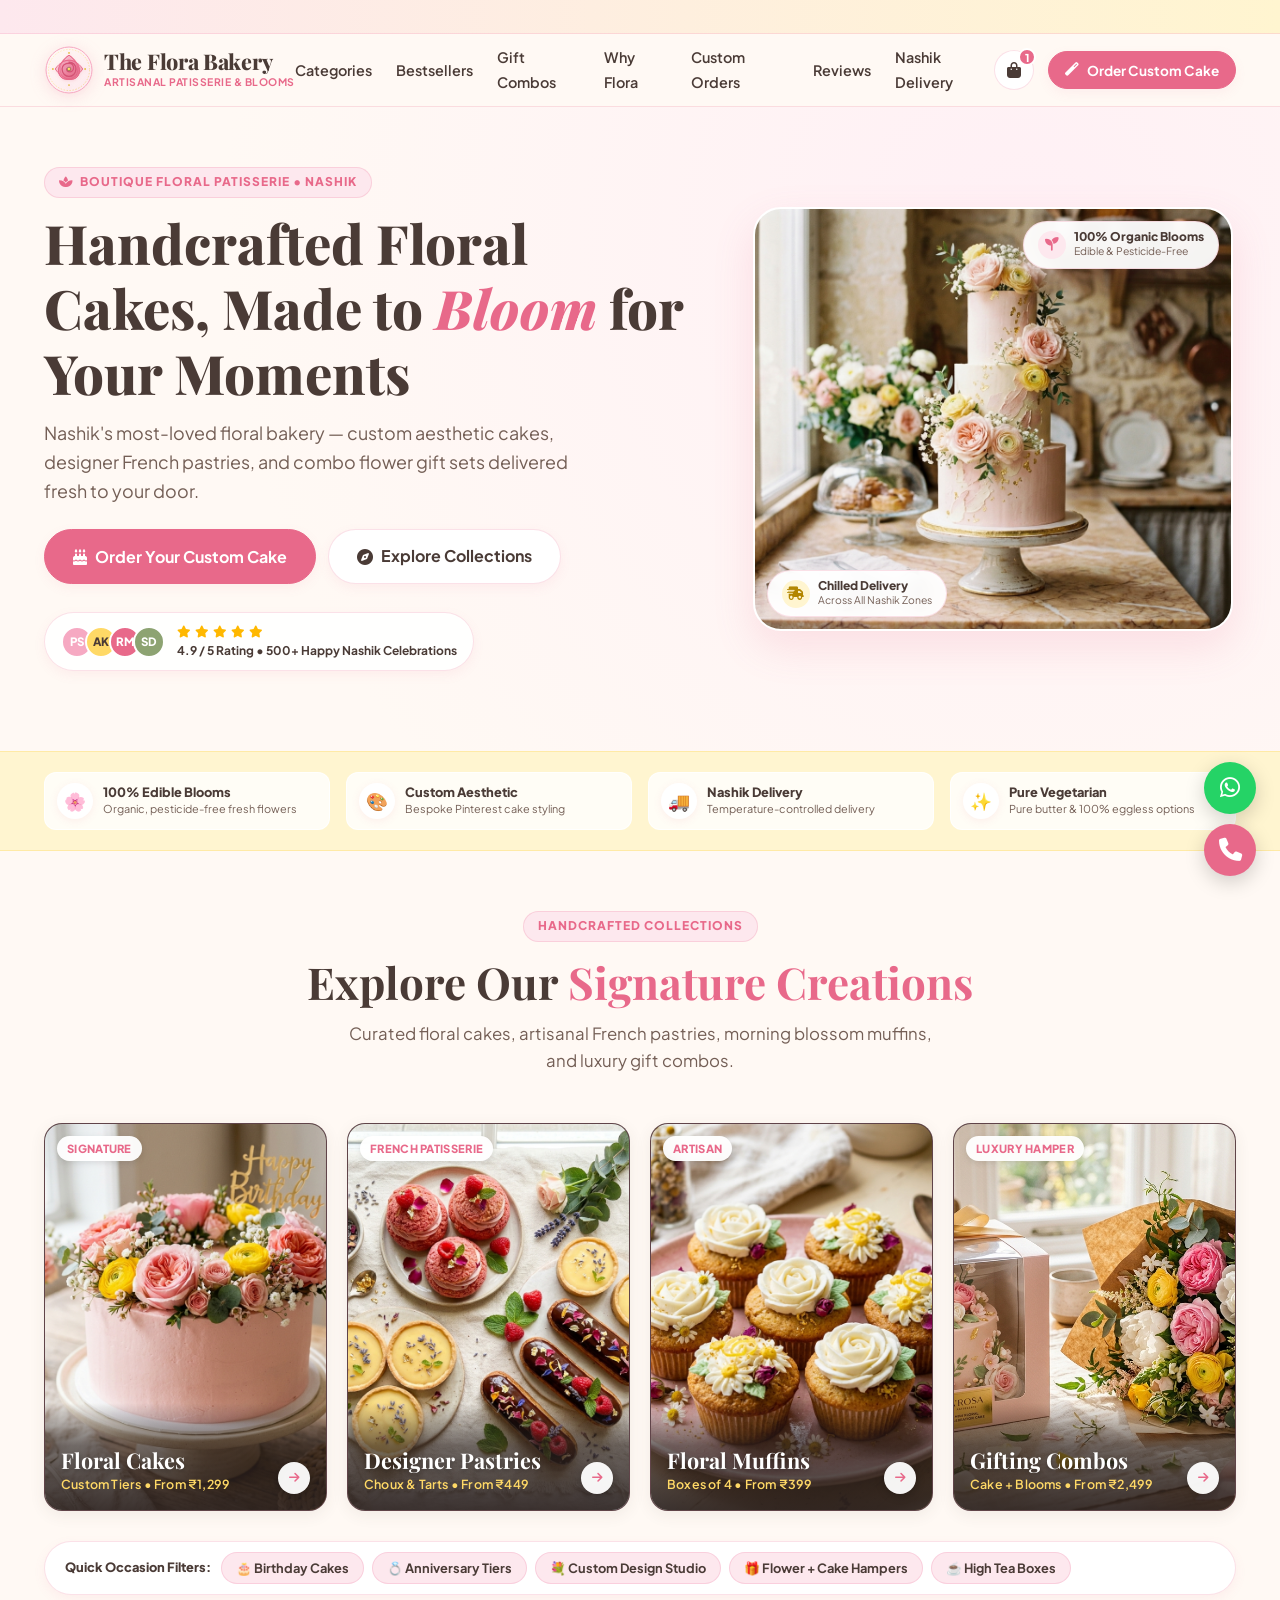
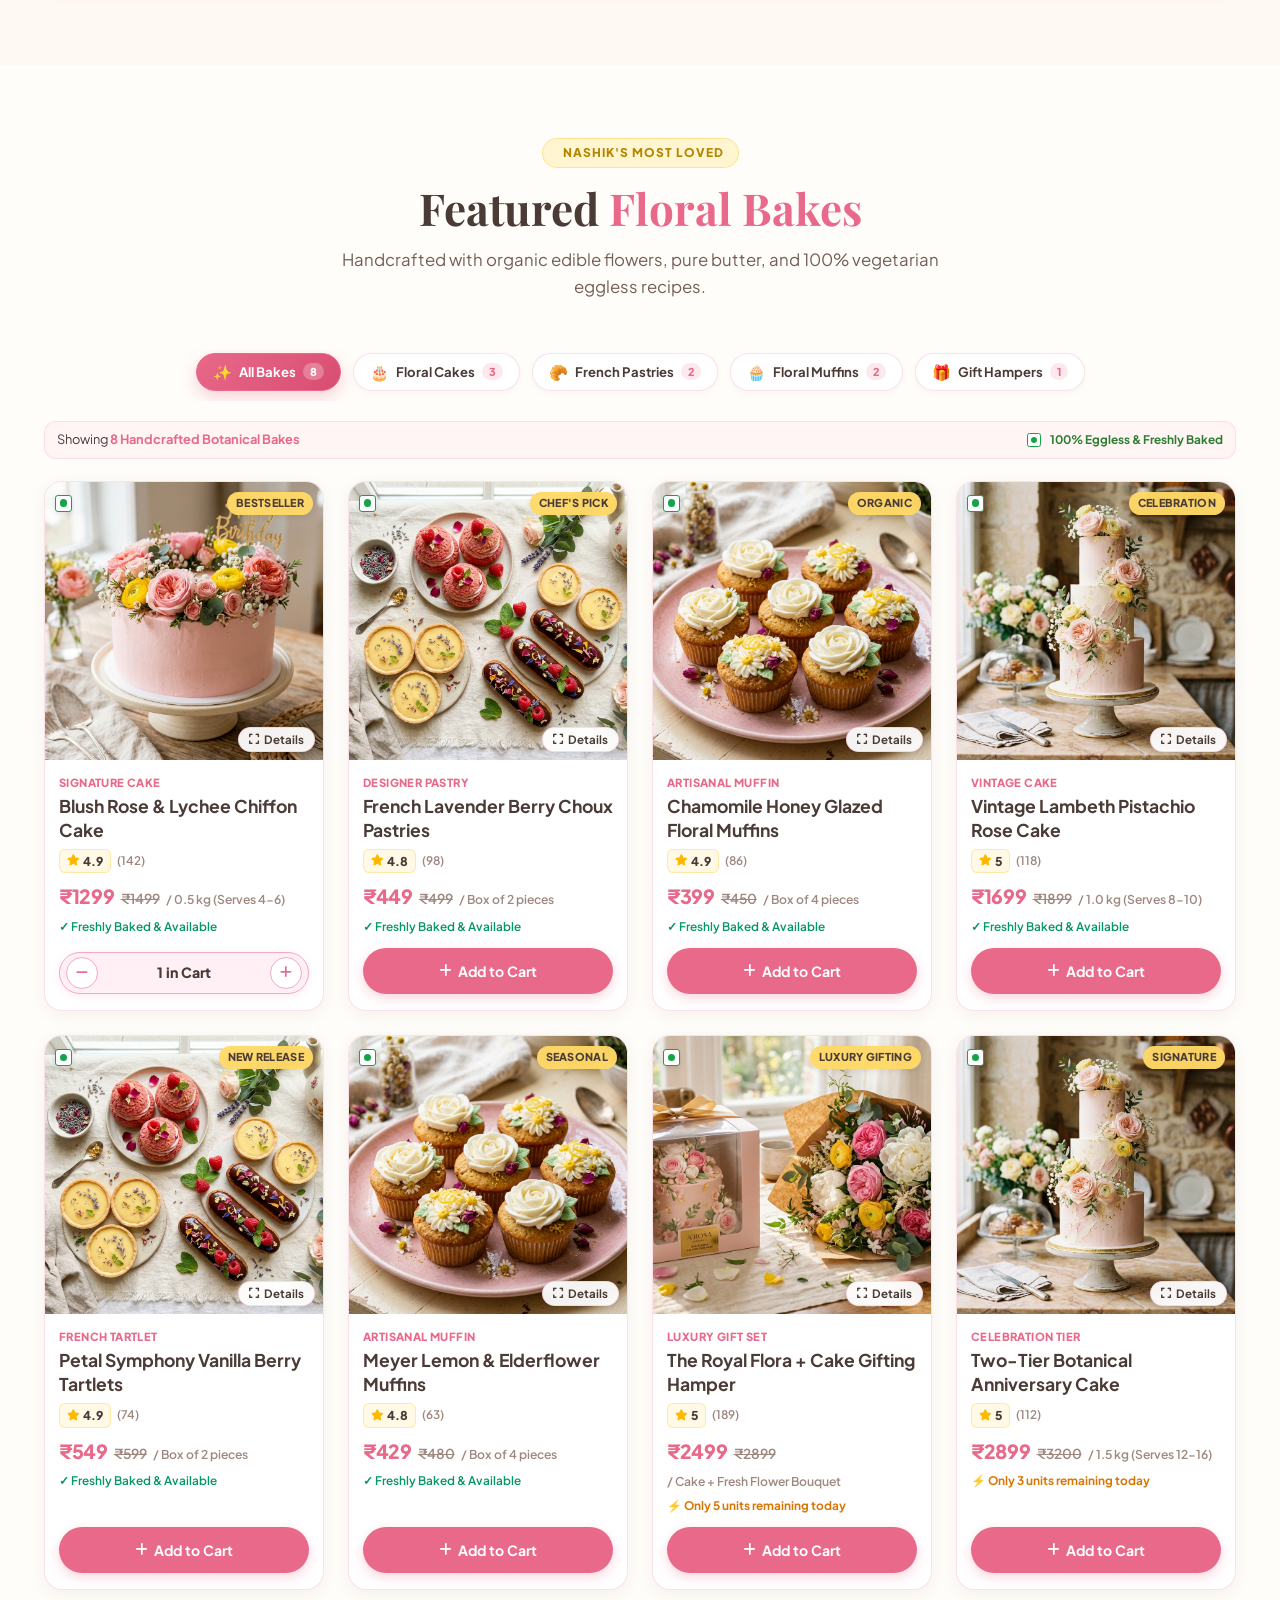
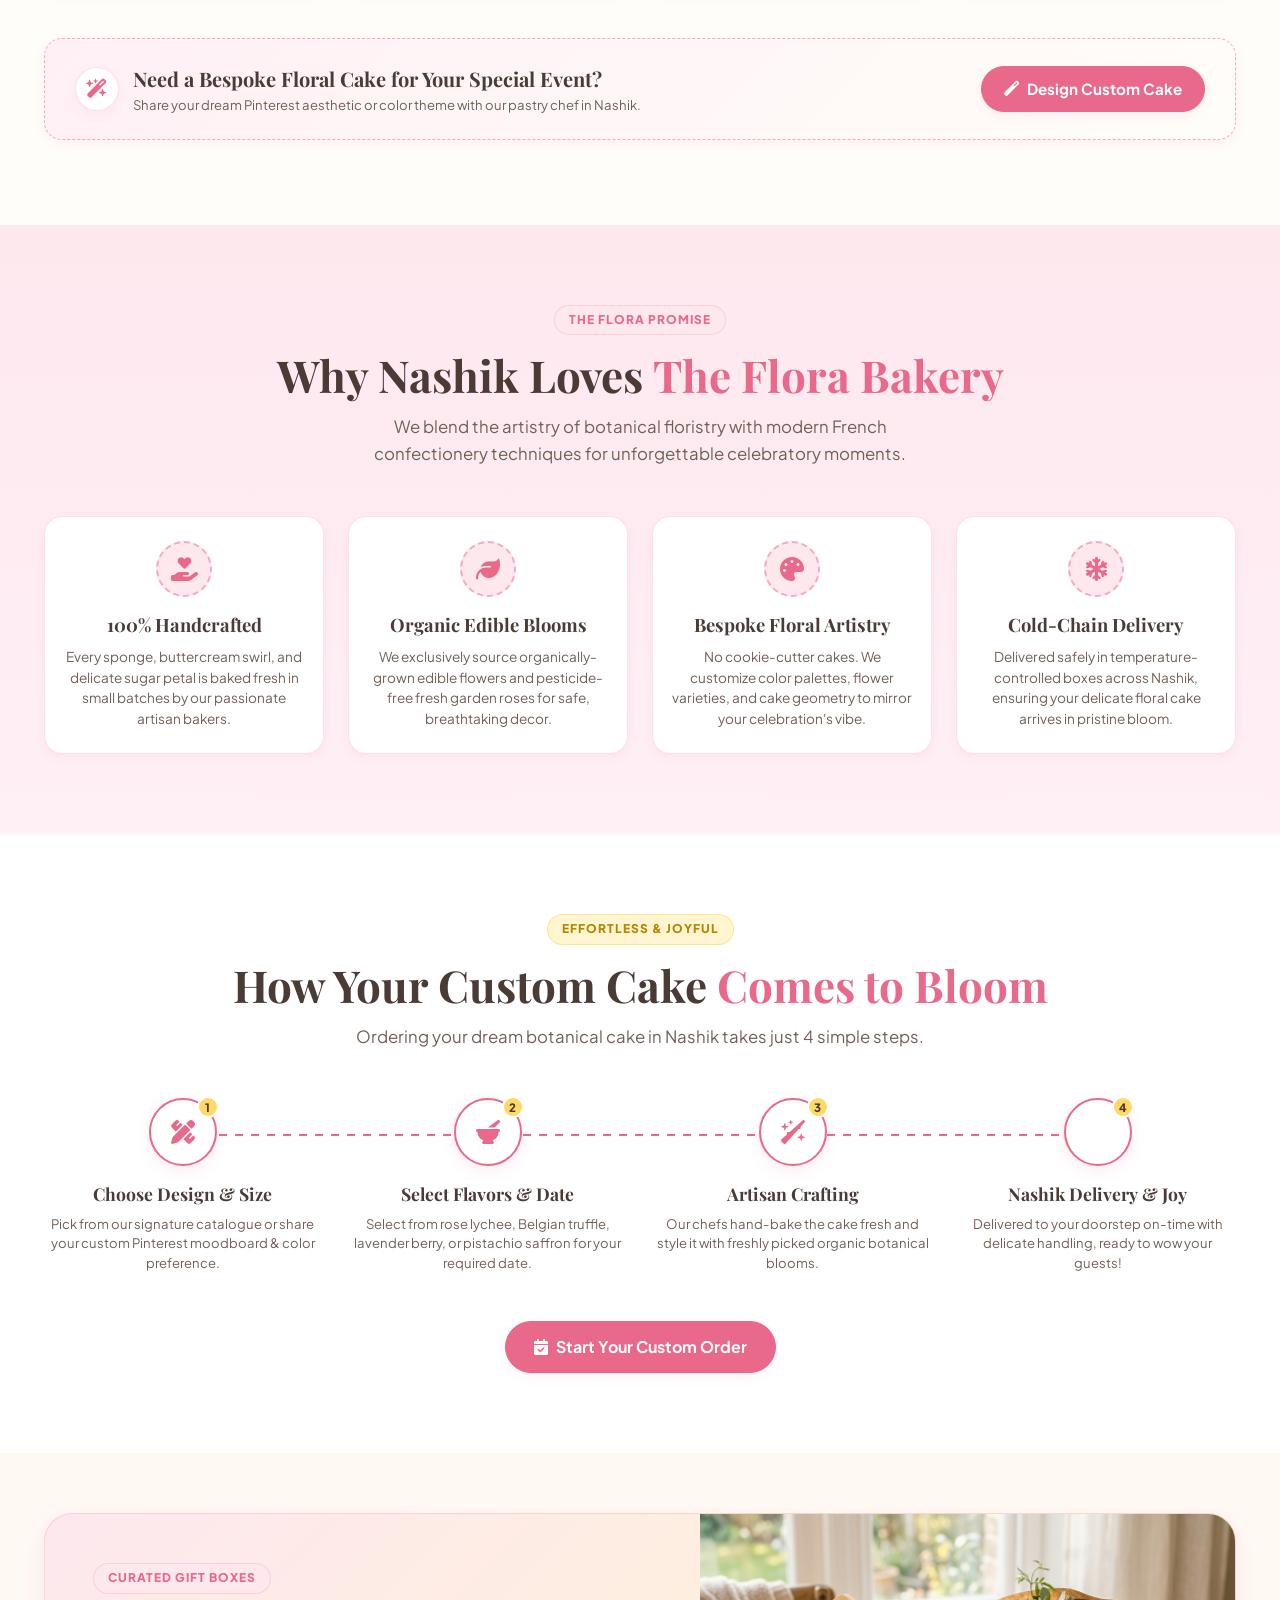
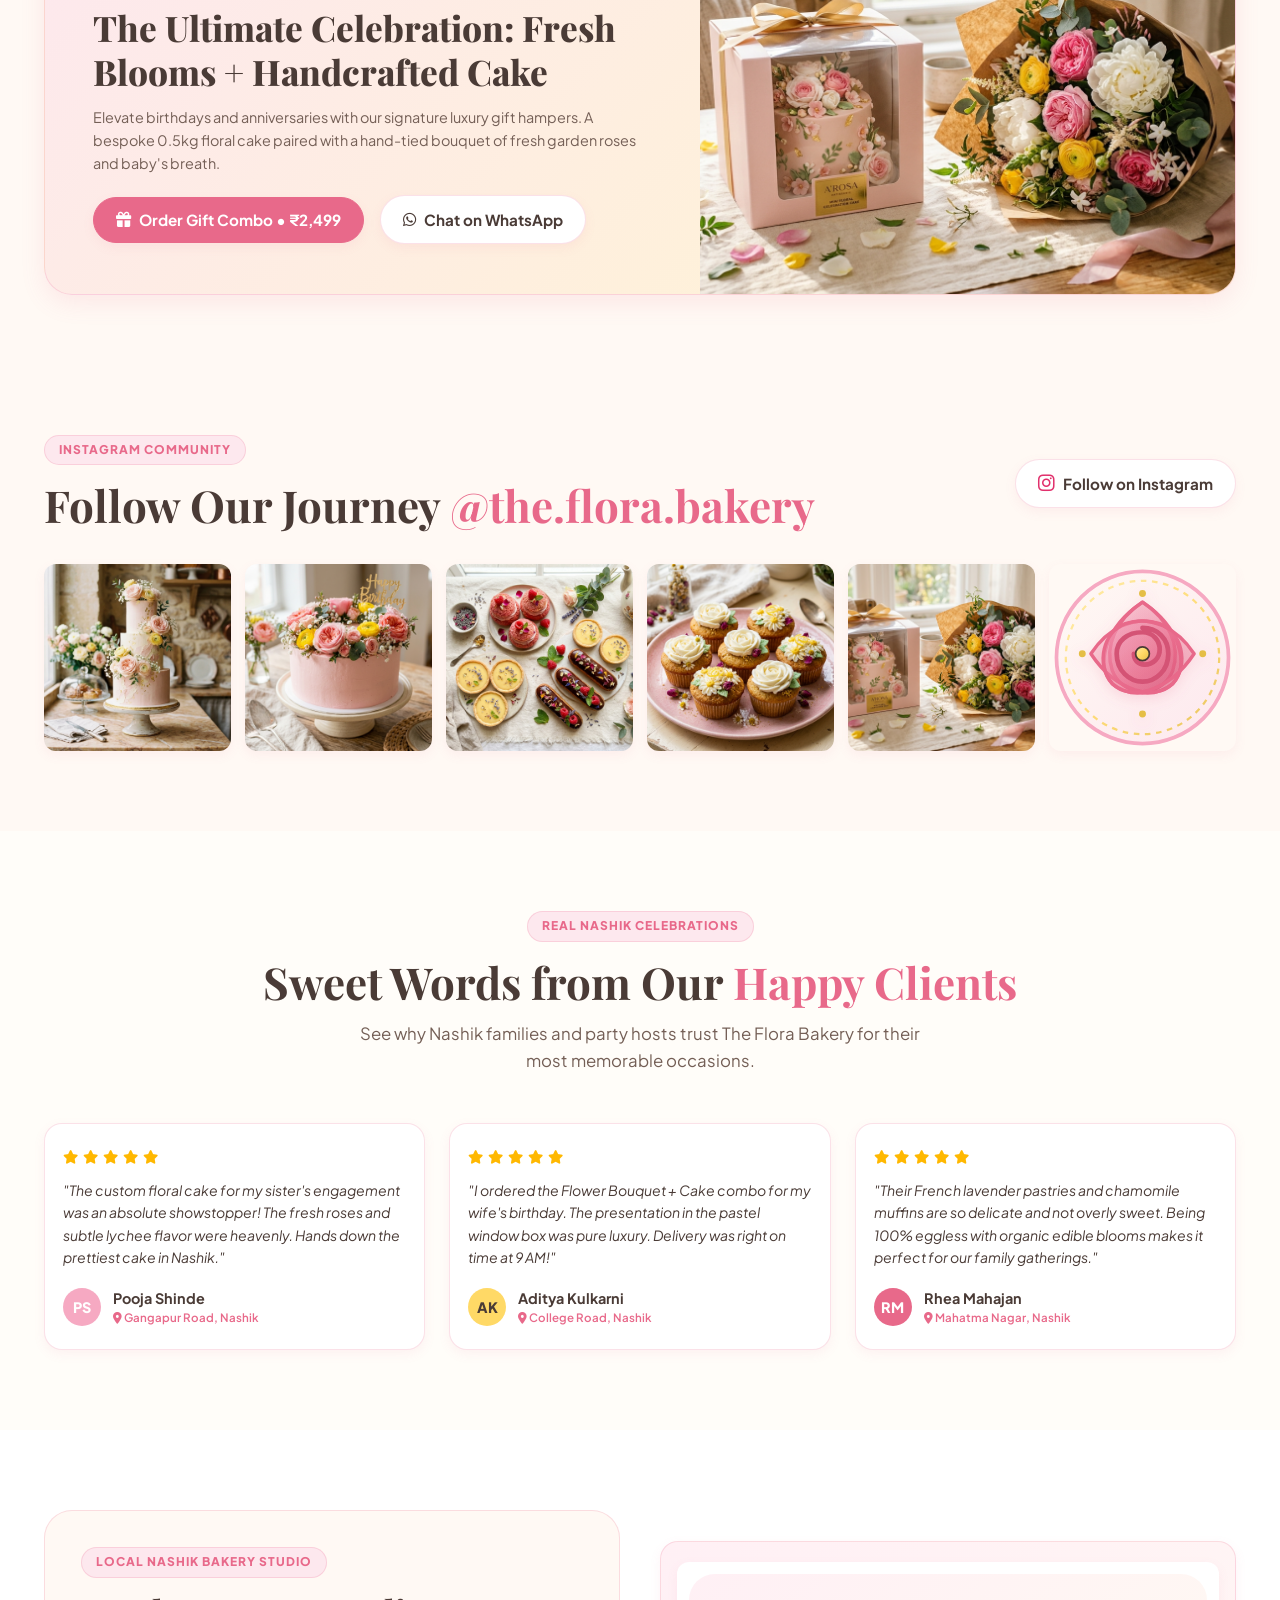
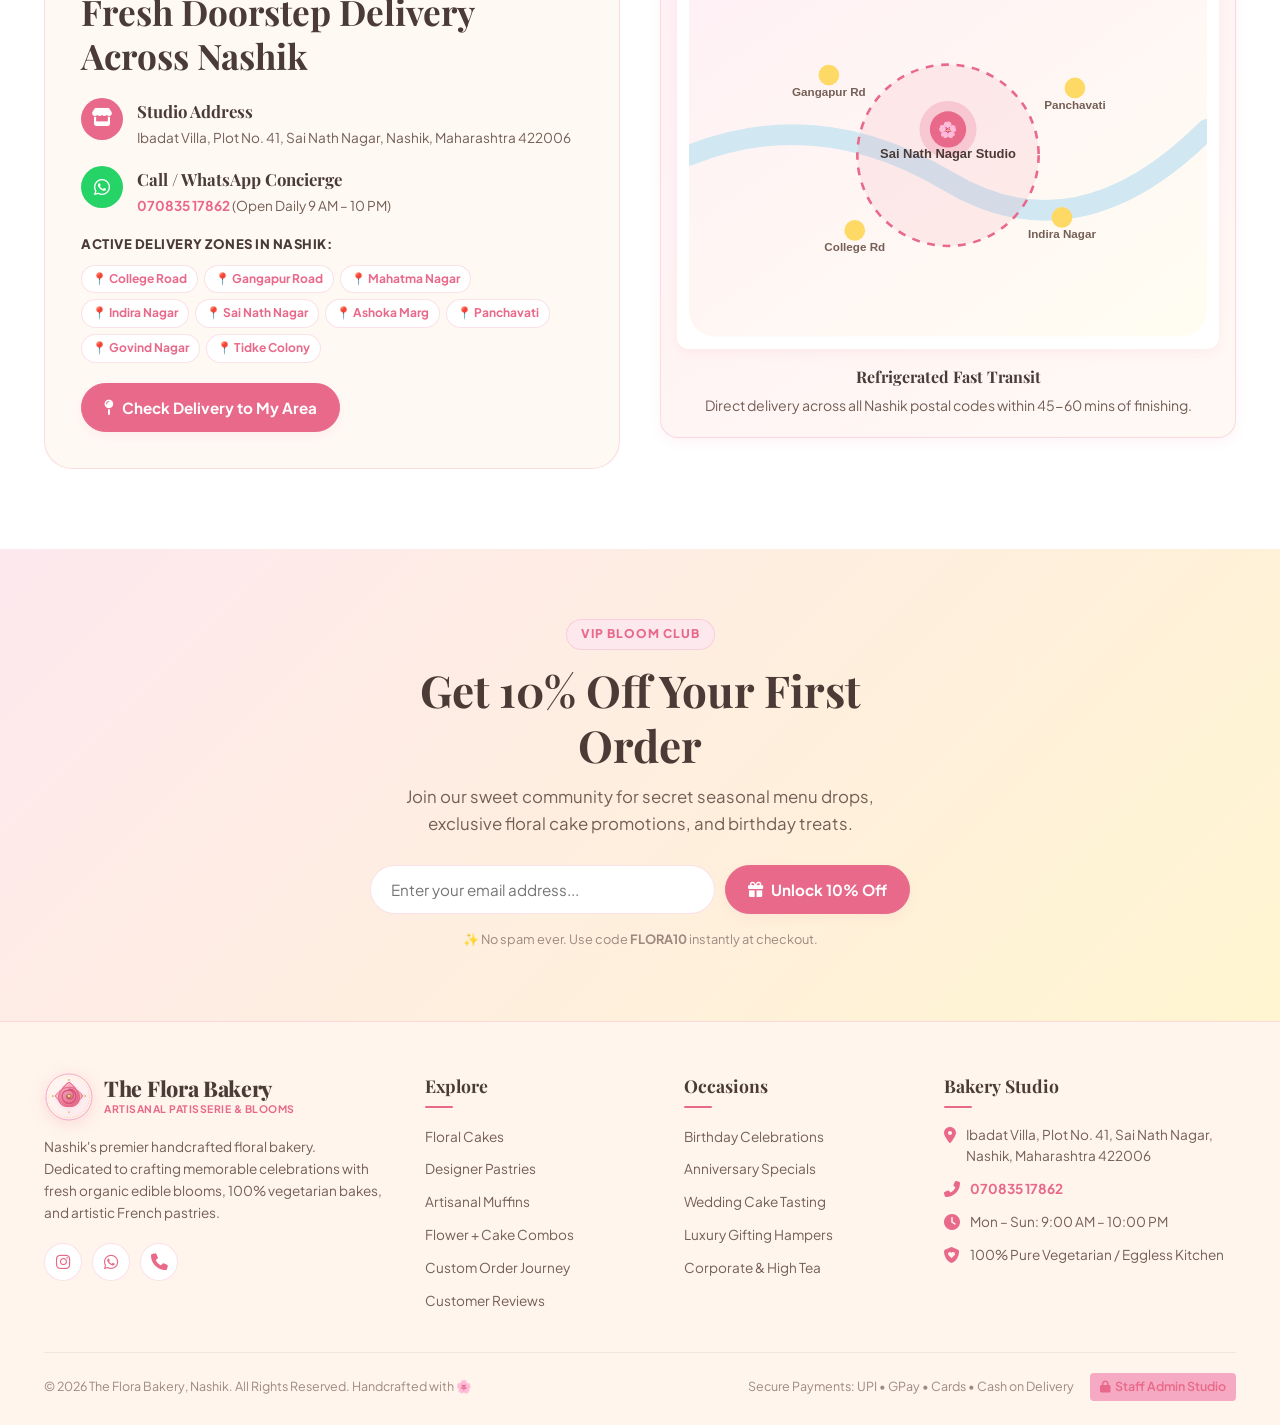
==== commit 256a49c5: "Fix product title font to Plus Jakarta Sans, horizontal quantity stepper, mobile nav menu, and link " ====
--- a/index.html
+++ b/index.html
@@ -8,6 +8,11 @@
   
   <!-- Favicon -->
   <link rel="icon" type="image/svg+xml" href="images/logo-icon.svg">
+
+  <!-- Google Fonts: Plus Jakarta Sans & Playfair Display -->
+  <link rel="preconnect" href="https://fonts.googleapis.com">
+  <link rel="preconnect" href="https://fonts.gstatic.com" crossorigin>
+  <link href="https://fonts.googleapis.com/css2?family=Playfair+Display:ital,wght@0,500;0,600;0,700;0,800;1,400;1,600&family=Plus+Jakarta+Sans:wght@400;500;600;700;800&display=swap" rel="stylesheet">
 
   <!-- Font Awesome Icons -->
   <link rel="stylesheet" href="https://cdnjs.cloudflare.com/ajax/libs/font-awesome/6.5.1/css/all.min.css">
@@ -1473,6 +1478,9 @@
     </a>
   </div>
 
+  <!-- Toast Notification Container -->
+  <div id="toastContainer" class="toast-container"></div>
+
   <!-- Javascript Layer -->
   <script src="js/store-data.js"></script>
   <script src="js/app.js"></script>
--- a/css/styles.css
+++ b/css/styles.css
@@ -59,6 +59,7 @@
 
 html {
   scroll-behavior: smooth;
+  scroll-padding-top: 85px;
   font-size: 16px;
   -webkit-text-size-adjust: 100%;
 }
@@ -1341,15 +1342,16 @@
   }
 }
 
-/* High-Converting Mobile Product Card */
+/* High-Converting Mobile-First Product Card */
 .product-card {
   background: #FFFFFF;
   border-radius: var(--radius-md);
   overflow: hidden;
-  border: 1px solid rgba(246, 169, 194, 0.3);
-  box-shadow: 0 3px 12px rgba(74, 59, 54, 0.05);
+  border: 1.5px solid rgba(246, 169, 194, 0.35);
+  box-shadow: 0 4px 16px rgba(74, 59, 54, 0.06);
   display: flex;
   flex-direction: column;
+  height: 100%;
   position: relative;
   transition: transform 0.3s cubic-bezier(0.34, 1.56, 0.64, 1), box-shadow 0.3s ease, border-color 0.3s ease;
   user-select: none;
@@ -1358,7 +1360,7 @@
 
 .product-card:hover {
   transform: translateY(-4px);
-  box-shadow: 0 10px 24px rgba(232, 105, 138, 0.16);
+  box-shadow: 0 12px 28px rgba(232, 105, 138, 0.18);
   border-color: var(--pink-blush);
 }
 
@@ -1367,7 +1369,7 @@
   width: 100%;
   aspect-ratio: 1 / 1;
   overflow: hidden;
-  background: var(--bg-cream);
+  background: #FFF9F4;
   cursor: pointer;
 }
 
@@ -1375,7 +1377,7 @@
   width: 100%;
   height: 100%;
   object-fit: cover;
-  transition: transform 0.5s ease;
+  transition: transform 0.5s cubic-bezier(0.25, 0.8, 0.25, 1);
 }
 
 .product-card:hover .product-thumb {
@@ -1384,9 +1386,9 @@
 
 .card-top-badges {
   position: absolute;
-  top: 8px;
-  left: 8px;
-  right: 8px;
+  top: 10px;
+  left: 10px;
+  right: 10px;
   display: flex;
   align-items: center;
   justify-content: space-between;
@@ -1394,36 +1396,86 @@
   z-index: 2;
 }
 
+/* Pure Veg Indicator Emblem */
+.veg-emblem {
+  width: 17px;
+  height: 17px;
+  border: 1.8px solid #16A34A;
+  background: #FFFFFF;
+  border-radius: 3px;
+  display: inline-flex;
+  align-items: center;
+  justify-content: center;
+  box-shadow: 0 2px 5px rgba(0, 0, 0, 0.1);
+  flex-shrink: 0;
+}
+
+.veg-emblem::after {
+  content: '';
+  width: 7.5px;
+  height: 7.5px;
+  border-radius: 50%;
+  background: #16A34A;
+}
+
+.veg-emblem-inline {
+  width: 14px;
+  height: 14px;
+  border: 1.5px solid #16A34A;
+  background: #FFFFFF;
+  border-radius: 2.5px;
+  display: inline-flex;
+  align-items: center;
+  justify-content: center;
+  vertical-align: middle;
+  margin-right: 4px;
+}
+
+.veg-emblem-inline::after {
+  content: '';
+  width: 6px;
+  height: 6px;
+  border-radius: 50%;
+  background: #16A34A;
+}
+
 .product-tag-badge {
-  background: rgba(255, 217, 102, 0.95);
+  background: rgba(255, 217, 102, 0.96);
   backdrop-filter: blur(4px);
-  color: var(--text-cocoa);
-  font-size: clamp(0.58rem, 1.8vw, 0.68rem);
+  color: #4A3B36;
+  font-size: 0.68rem;
   font-weight: 800;
-  padding: 3px 8px;
+  padding: 3px 9px;
   border-radius: var(--radius-pill);
   text-transform: uppercase;
-  letter-spacing: 0.2px;
-  box-shadow: 0 2px 6px rgba(0,0,0,0.08);
+  letter-spacing: 0.3px;
+  box-shadow: 0 2px 6px rgba(0, 0, 0, 0.08);
+}
+
+.product-tag-badge.sold-out {
+  background: #EF4444;
+  color: #FFFFFF;
 }
 
 .product-quickview-btn {
   position: absolute;
   bottom: 8px;
   right: 8px;
-  background: rgba(255, 255, 255, 0.92);
-  backdrop-filter: blur(6px);
-  color: var(--text-cocoa);
-  padding: 4px 9px;
+  background: rgba(255, 255, 255, 0.94);
+  backdrop-filter: blur(8px);
+  -webkit-backdrop-filter: blur(8px);
+  color: #4A3B36;
+  padding: 4px 10px;
   border-radius: var(--radius-pill);
-  font-size: 0.68rem;
+  font-size: 0.72rem;
   font-weight: 700;
-  box-shadow: 0 2px 6px rgba(0,0,0,0.12);
+  box-shadow: 0 2px 8px rgba(0, 0, 0, 0.1);
   display: inline-flex;
   align-items: center;
-  gap: 4px;
+  gap: 5px;
   border: 1px solid rgba(246, 169, 194, 0.4);
   transition: var(--transition-smooth);
+  cursor: pointer;
 }
 
 .product-card:hover .product-quickview-btn {
@@ -1433,67 +1485,36 @@
 }
 
 /* Product Information Body */
-.product-info {
-  padding: 10px 10px 12px 10px;
+.product-info-wrap {
+  padding: 14px 14px 16px 14px;
   display: flex;
   flex-direction: column;
   flex-grow: 1;
 }
 
-@media (min-width: 768px) {
-  .product-info {
-    padding: 14px 14px 16px 14px;
-  }
-}
-
-.product-meta-row {
-  display: flex;
-  align-items: center;
-  justify-content: space-between;
+.product-category-tag {
+  font-size: 0.70rem;
+  text-transform: uppercase;
+  font-weight: 800;
+  color: var(--rose-deep);
+  letter-spacing: 0.4px;
   margin-bottom: 4px;
 }
 
-.product-category-meta {
-  font-size: clamp(0.60rem, 1.8vw, 0.68rem);
-  text-transform: uppercase;
-  color: var(--rose-deep);
-  font-weight: 800;
-  letter-spacing: 0.3px;
-  overflow: hidden;
-  text-overflow: ellipsis;
-  white-space: nowrap;
-}
-
-.product-rating-pill {
-  display: inline-flex;
-  align-items: center;
-  gap: 2px;
-  font-size: clamp(0.64rem, 1.8vw, 0.72rem);
-  font-weight: 800;
-  color: var(--text-cocoa);
-  background: #FFF9E6;
-  padding: 1px 5px;
-  border-radius: 4px;
-}
-
-.product-rating-pill i {
-  color: #FFB800;
-  font-size: 0.62rem;
-}
-
+/* Product Title - Plus Jakarta Sans */
 .product-name {
-  font-family: var(--font-serif);
-  font-size: clamp(0.88rem, 2.5vw, 1.05rem);
+  font-family: var(--font-sans) !important;
+  font-size: clamp(0.96rem, 2.2vw, 1.1rem);
   font-weight: 700;
   color: var(--text-cocoa);
-  margin-bottom: 4px;
-  line-height: 1.25;
+  line-height: 1.35;
+  margin: 0 0 6px 0;
   cursor: pointer;
   display: -webkit-box;
   -webkit-line-clamp: 2;
   -webkit-box-orient: vertical;
   overflow: hidden;
-  height: 2.5em;
+  min-height: 2.7em;
   transition: color 0.2s ease;
 }
 
@@ -1501,75 +1522,187 @@
   color: var(--rose-deep);
 }
 
-.product-unit-pill {
-  font-size: clamp(0.62rem, 1.8vw, 0.70rem);
+.product-rating-row {
+  display: flex;
+  align-items: center;
+  gap: 6px;
+  margin-bottom: 8px;
+}
+
+.product-rating-pill {
+  display: inline-flex;
+  align-items: center;
+  gap: 3px;
+  font-size: 0.76rem;
+  font-weight: 800;
+  color: #4A3B36;
+  background: #FFF9E6;
+  border: 1px solid rgba(255, 217, 102, 0.5);
+  padding: 2px 7px;
+  border-radius: 6px;
+}
+
+.product-rating-pill i {
+  color: #FFB800;
+  font-size: 0.70rem;
+}
+
+.rating-count {
+  font-size: 0.74rem;
   color: var(--text-muted);
   font-weight: 600;
-  margin-bottom: 8px;
-  display: -webkit-box;
-  -webkit-line-clamp: 1;
-  -webkit-box-orient: vertical;
-  overflow: hidden;
-}
-
-/* Product Pricing & Direct Add Action */
-.product-pricing-action {
-  display: flex;
-  align-items: center;
-  justify-content: space-between;
-  padding-top: 8px;
-  border-top: 1px dashed rgba(246, 169, 194, 0.35);
+}
+
+.product-pricing-row {
+  display: flex;
+  align-items: baseline;
+  gap: 6px;
+  flex-wrap: wrap;
+  margin-bottom: 6px;
+}
+
+.price-current {
+  font-size: 1.22rem;
+  font-weight: 800;
+  color: var(--rose-deep);
+  letter-spacing: -0.3px;
+}
+
+.price-original {
+  font-size: 0.86rem;
+  color: var(--text-muted);
+  text-decoration: line-through;
+  font-weight: 600;
+}
+
+.product-unit {
+  font-size: 0.76rem;
+  color: var(--text-muted);
+  font-weight: 600;
+}
+
+.product-stock-status {
+  font-size: 0.74rem;
+  font-weight: 600;
+  margin-bottom: 12px;
+  display: flex;
+  align-items: center;
+  gap: 4px;
+}
+
+.product-stock-status.in-stock {
+  color: #059669;
+}
+
+.product-stock-status.low-stock {
+  color: #D97706;
+  font-weight: 700;
+}
+
+.product-stock-status.out-of-stock {
+  color: #DC2626;
+  font-weight: 700;
+}
+
+/* Product Action Area - Fixed Height for Zero Layout Shift */
+.product-card-actions {
   margin-top: auto;
+  width: 100%;
+}
+
+.btn-add-cart {
+  width: 100%;
+  height: 42px;
+  border-radius: var(--radius-pill);
+  font-weight: 700;
+  font-size: 0.88rem;
+  display: flex;
+  align-items: center;
+  justify-content: center;
   gap: 6px;
-}
-
-.price-box {
-  display: flex;
-  align-items: baseline;
-  color: var(--rose-deep);
-}
-
-.price-currency {
-  font-size: 0.82rem;
-  font-weight: 800;
-  margin-right: 1px;
-}
-
-.price-current {
-  font-size: clamp(1.02rem, 3vw, 1.22rem);
-  font-weight: 800;
-  letter-spacing: -0.3px;
-}
-
-.add-to-cart-btn {
   background: var(--rose-deep);
   color: #FFFFFF;
-  padding: 6px 12px;
+  border: none;
+  cursor: pointer;
+  transition: all 0.25s cubic-bezier(0.34, 1.56, 0.64, 1);
+  box-shadow: 0 4px 12px rgba(232, 105, 138, 0.28);
+}
+
+.btn-add-cart:hover {
+  background: var(--rose-hover);
+  transform: translateY(-2px);
+  box-shadow: 0 6px 16px rgba(232, 105, 138, 0.38);
+}
+
+.btn-add-cart:active {
+  transform: translateY(0);
+}
+
+.btn-disabled {
+  width: 100%;
+  height: 42px;
   border-radius: var(--radius-pill);
-  display: inline-flex;
+  font-weight: 700;
+  font-size: 0.88rem;
+  background: #F3F4F6;
+  color: #9CA3AF;
+  border: 1px solid #E5E7EB;
+  cursor: not-allowed;
+  display: flex;
   align-items: center;
   justify-content: center;
-  gap: 4px;
-  font-size: clamp(0.68rem, 2vw, 0.78rem);
+}
+
+/* Horizontal Quantity Control Stepper Pill */
+.qty-control-pill {
+  width: 100%;
+  height: 42px;
+  border-radius: var(--radius-pill);
+  background: #FFF0F5;
+  border: 1.5px solid var(--pink-blush);
+  display: flex;
+  align-items: center;
+  justify-content: space-between;
+  padding: 3px 6px;
+  box-shadow: 0 2px 8px rgba(232, 105, 138, 0.12);
+  box-sizing: border-box;
+}
+
+.qty-stepper-btn {
+  width: 32px;
+  height: 32px;
+  border-radius: 50%;
+  background: #FFFFFF;
+  color: var(--rose-deep);
+  border: 1px solid var(--pink-blush);
+  font-size: 0.85rem;
   font-weight: 800;
-  letter-spacing: 0.3px;
-  box-shadow: 0 3px 8px rgba(232, 105, 138, 0.25);
-  transition: transform 0.2s cubic-bezier(0.34, 1.56, 0.64, 1), background 0.2s ease;
+  display: flex;
+  align-items: center;
+  justify-content: center;
+  cursor: pointer;
+  transition: all 0.2s cubic-bezier(0.34, 1.56, 0.64, 1);
   flex-shrink: 0;
 }
 
-.add-to-cart-btn:hover {
-  background: var(--rose-hover);
-  transform: scale(1.05);
-}
-
-.add-to-cart-btn:active {
-  transform: scale(0.95);
-}
-
-.add-to-cart-btn.in-cart {
-  background: #2E7D32;
-  box-shadow: 0 3px 8px rgba(46, 125, 50, 0.25);
+.qty-stepper-btn:hover {
+  background: var(--rose-deep);
+  color: #FFFFFF;
+  transform: scale(1.1);
+  border-color: var(--rose-deep);
+}
+
+.qty-stepper-btn:active {
+  transform: scale(0.92);
+}
+
+.qty-stepper-val {
+  font-size: 0.88rem;
+  font-weight: 800;
+  color: var(--text-cocoa);
+  flex-grow: 1;
+  text-align: center;
+  white-space: nowrap;
 }
 
 /* Custom Order Banner Card */
@@ -2807,29 +2940,43 @@
   .toast-container {
     left: 24px;
     right: auto;
-    max-width: 400px;
-  }
-}
-
-.toast-alert {
+    max-width: 420px;
+  }
+}
+
+.toast, .toast-alert {
   background: #FFFFFF;
   color: var(--text-cocoa);
   padding: 12px 18px;
   border-radius: var(--radius-pill);
-  box-shadow: var(--shadow-lg);
+  box-shadow: 0 10px 30px rgba(232, 105, 138, 0.25);
   border: 1.5px solid var(--pink-blush);
-  font-size: 0.85rem;
+  font-size: 0.88rem;
   font-weight: 700;
   display: flex;
   align-items: center;
   gap: 10px;
   pointer-events: auto;
-  animation: slideInToast 0.3s ease forwards;
-}
-
-@keyframes slideInToast {
-  from { transform: translateY(50px); opacity: 0; }
-  to { transform: translateY(0); opacity: 1; }
+  animation: toastIn 0.35s cubic-bezier(0.16, 1, 0.3, 1) forwards;
+}
+
+.toast-icon {
+  font-size: 1.15rem;
+  flex-shrink: 0;
+}
+
+.toast-message {
+  line-height: 1.35;
+}
+
+@keyframes toastIn {
+  from { transform: translateY(30px) scale(0.95); opacity: 0; }
+  to { transform: translateY(0) scale(1); opacity: 1; }
+}
+
+@keyframes toastOut {
+  from { transform: translateY(0) scale(1); opacity: 1; }
+  to { transform: translateY(20px) scale(0.95); opacity: 0; }
 }
 
 /* ==========================================================================
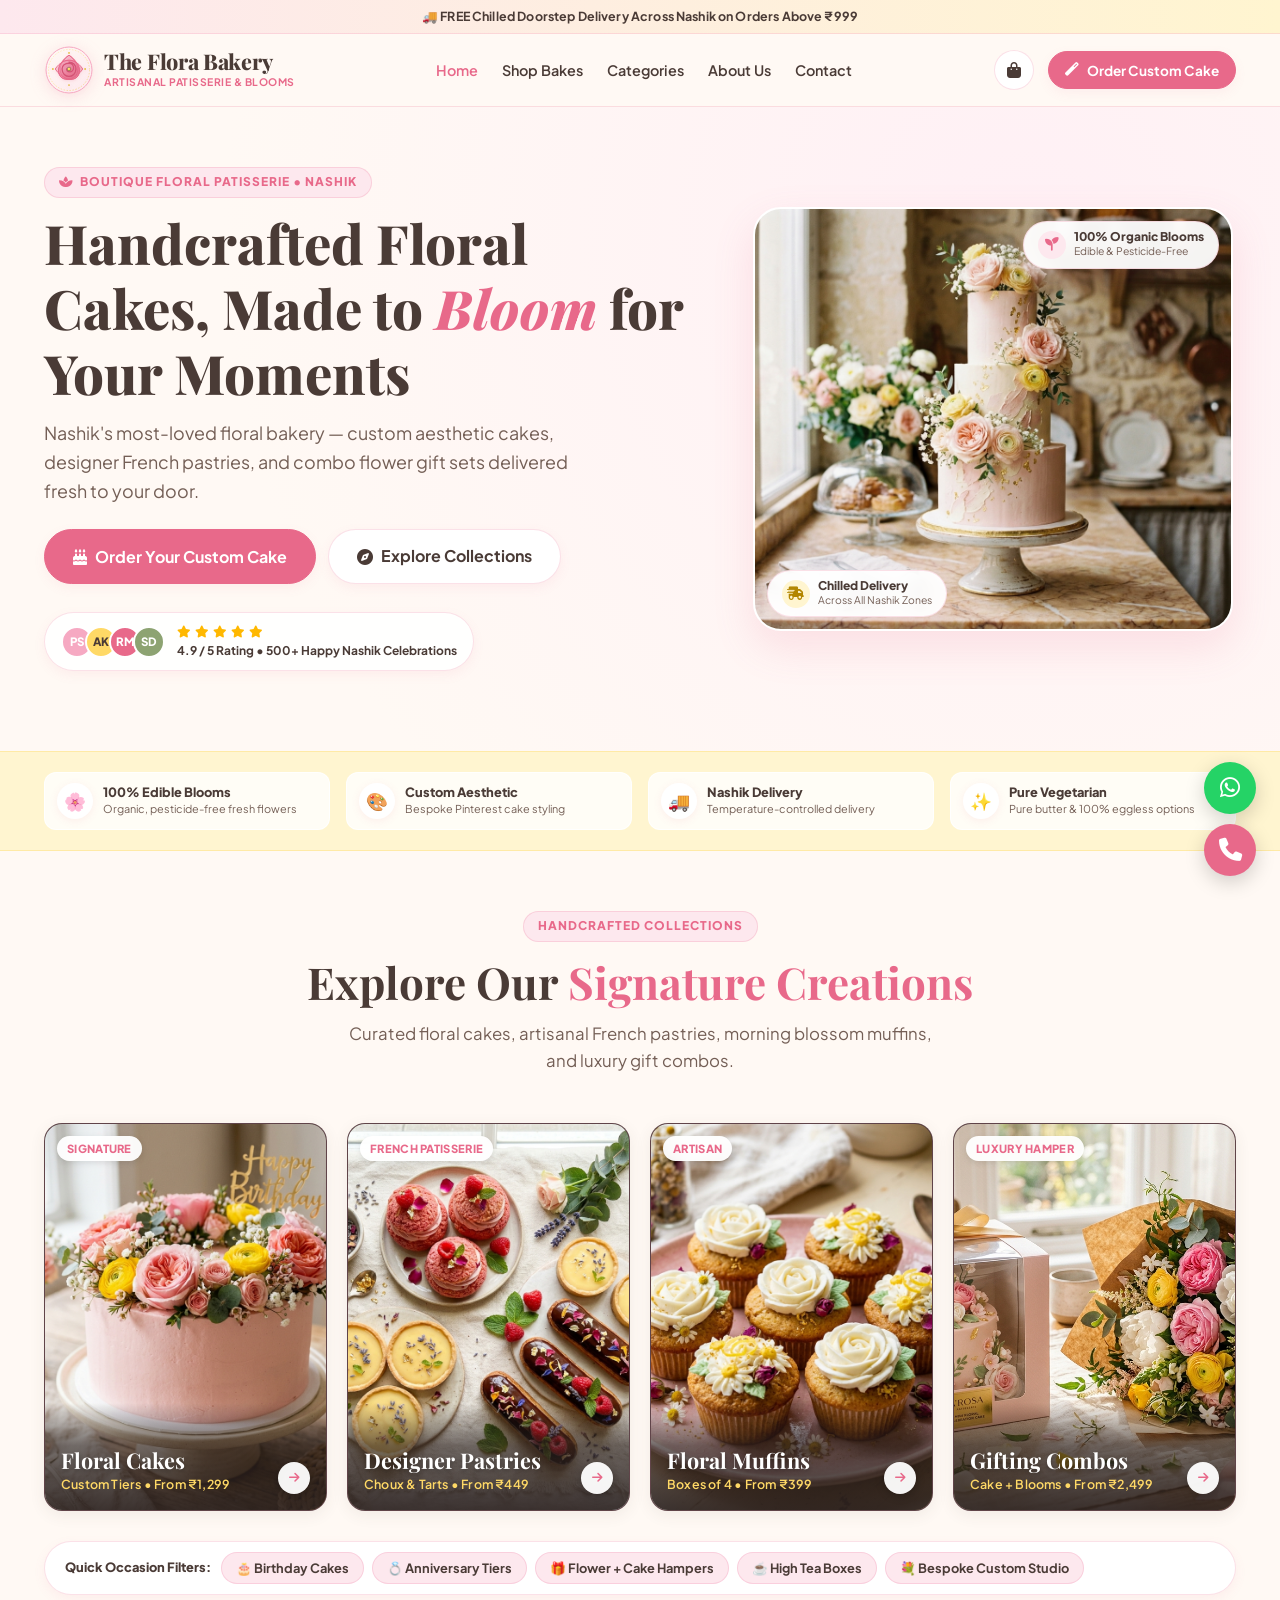
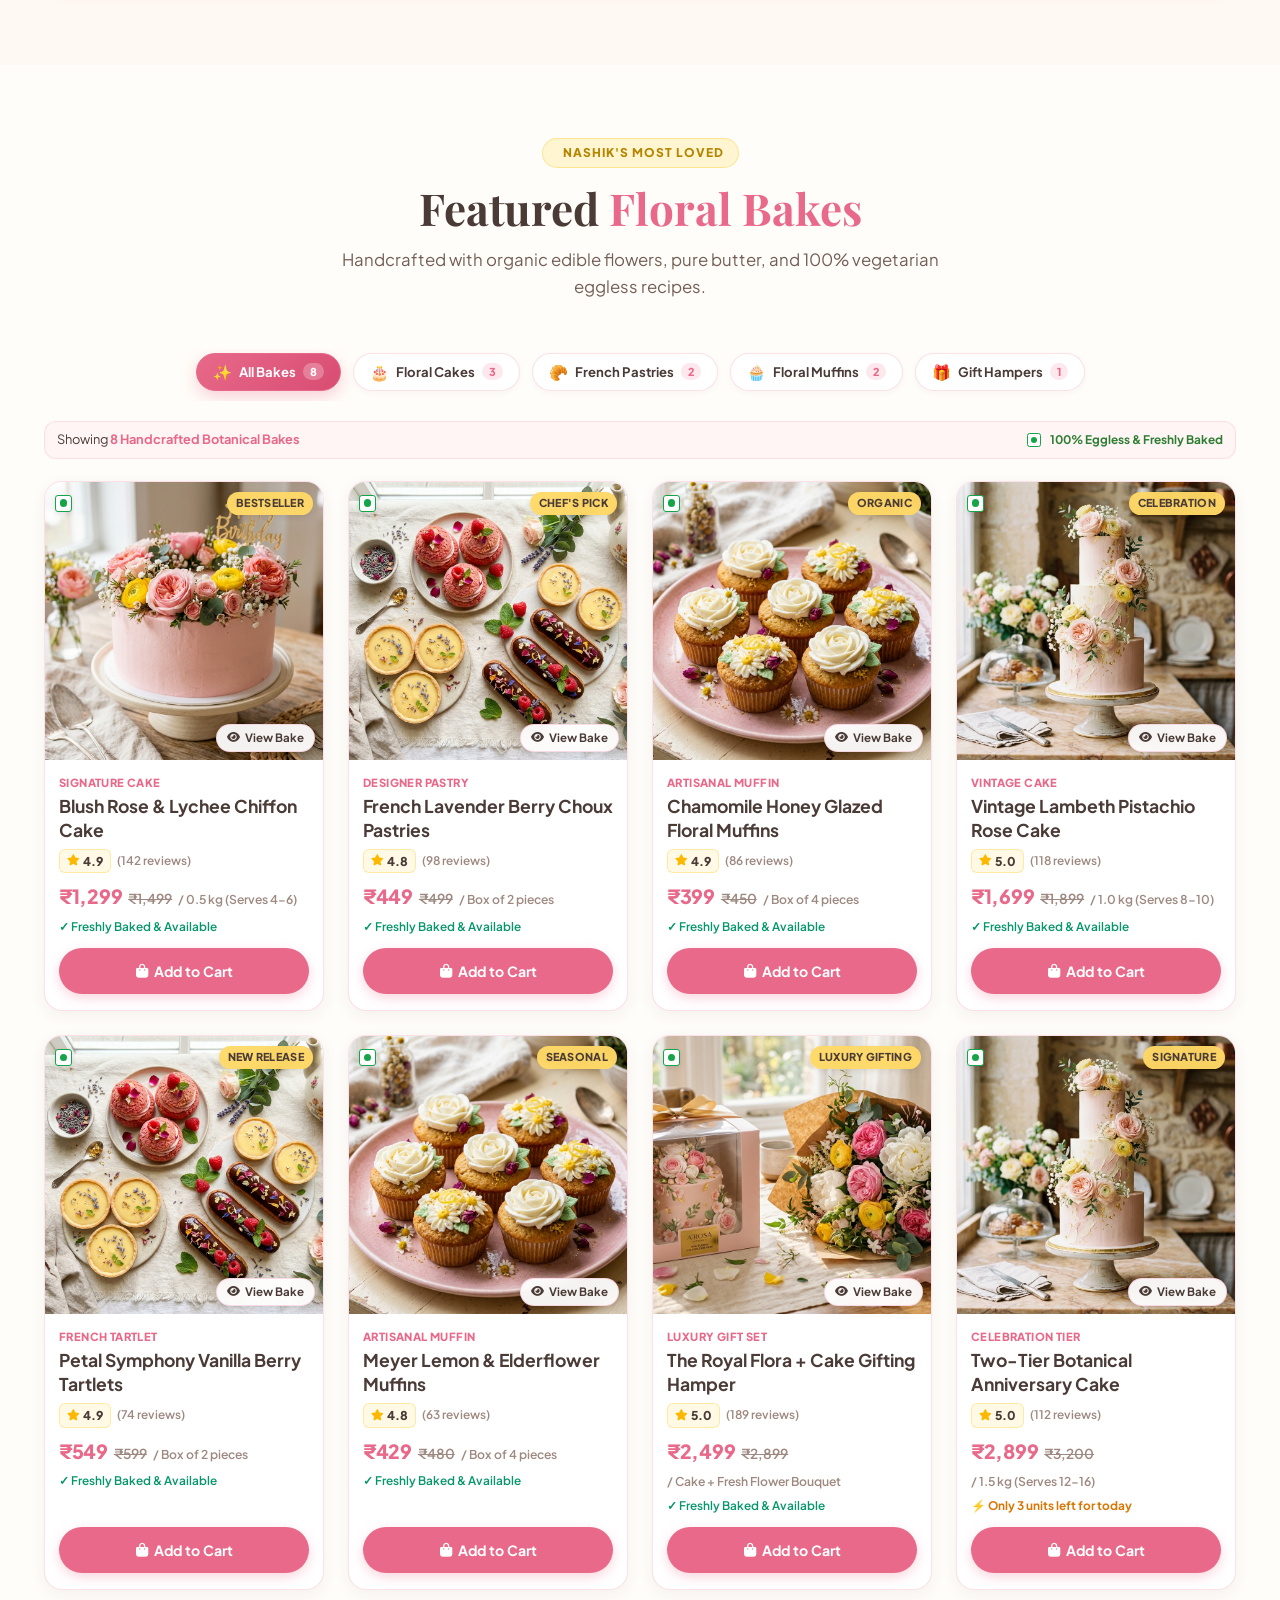
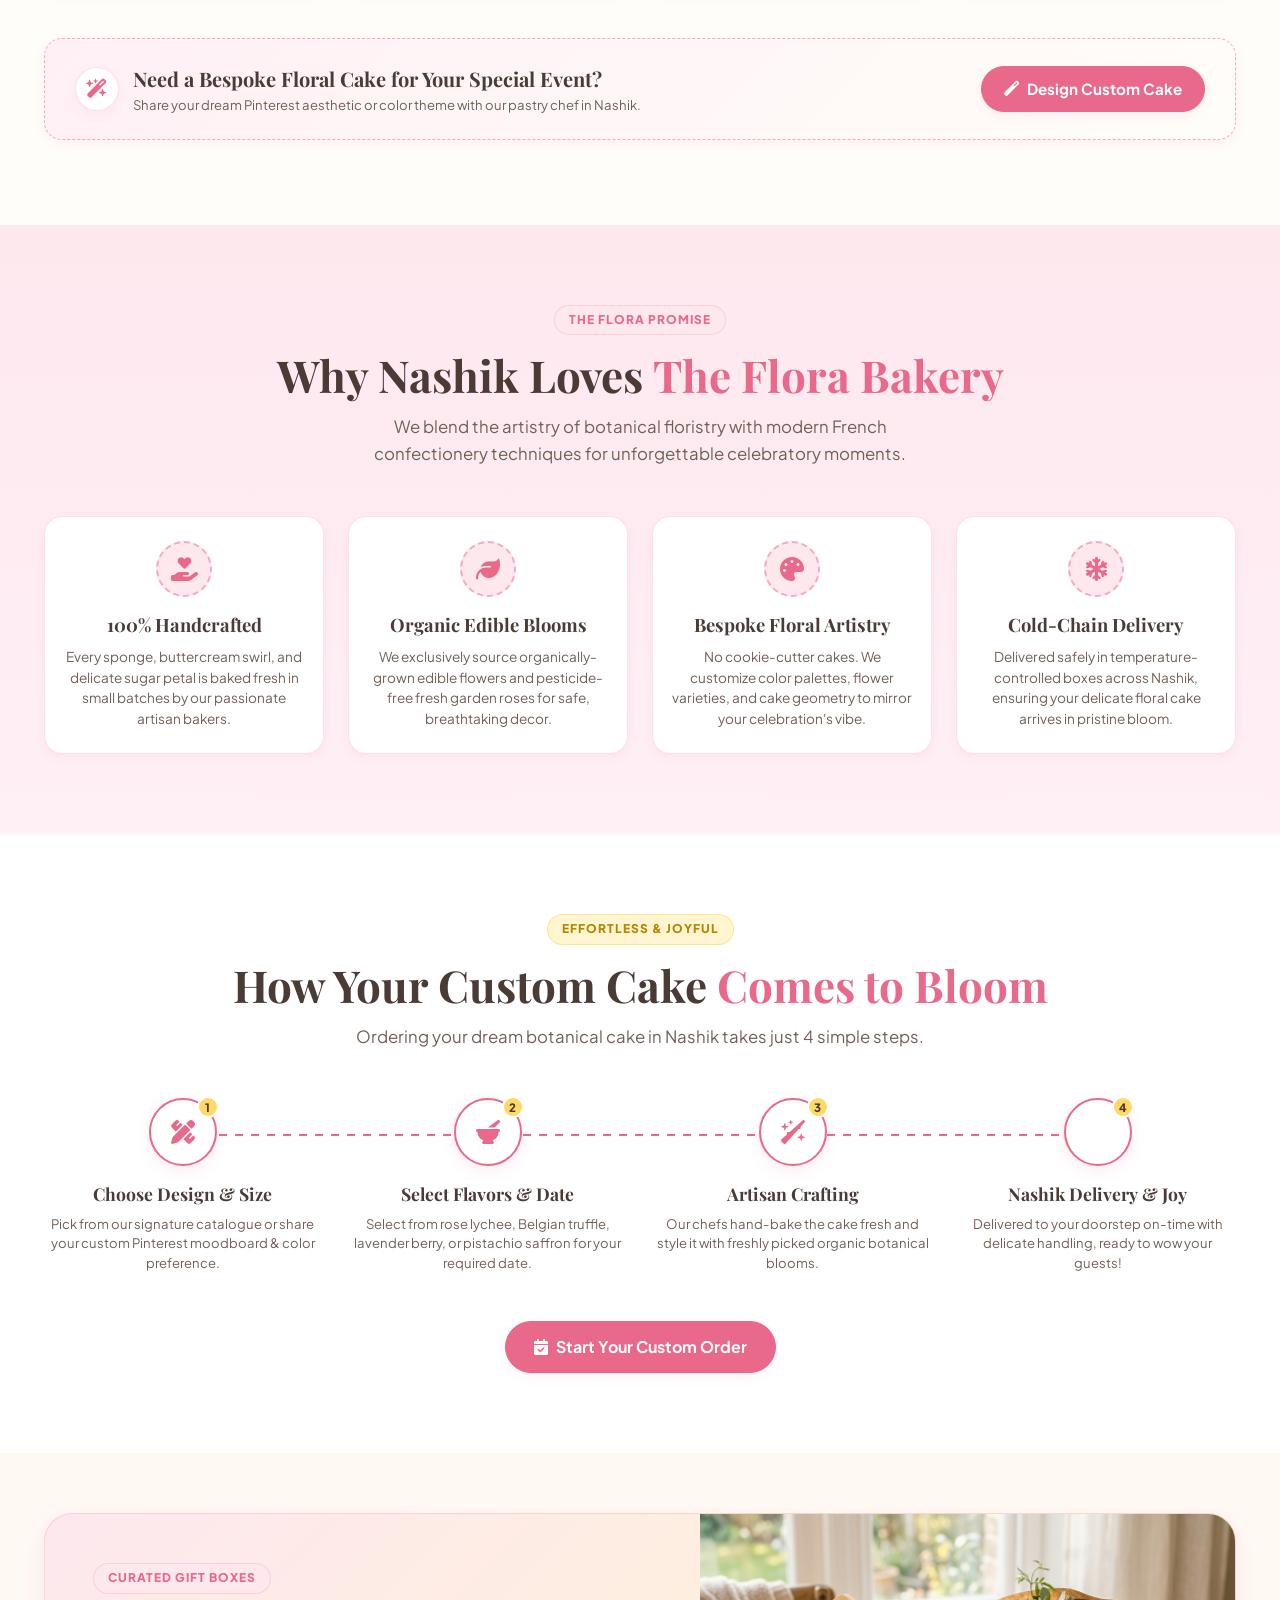
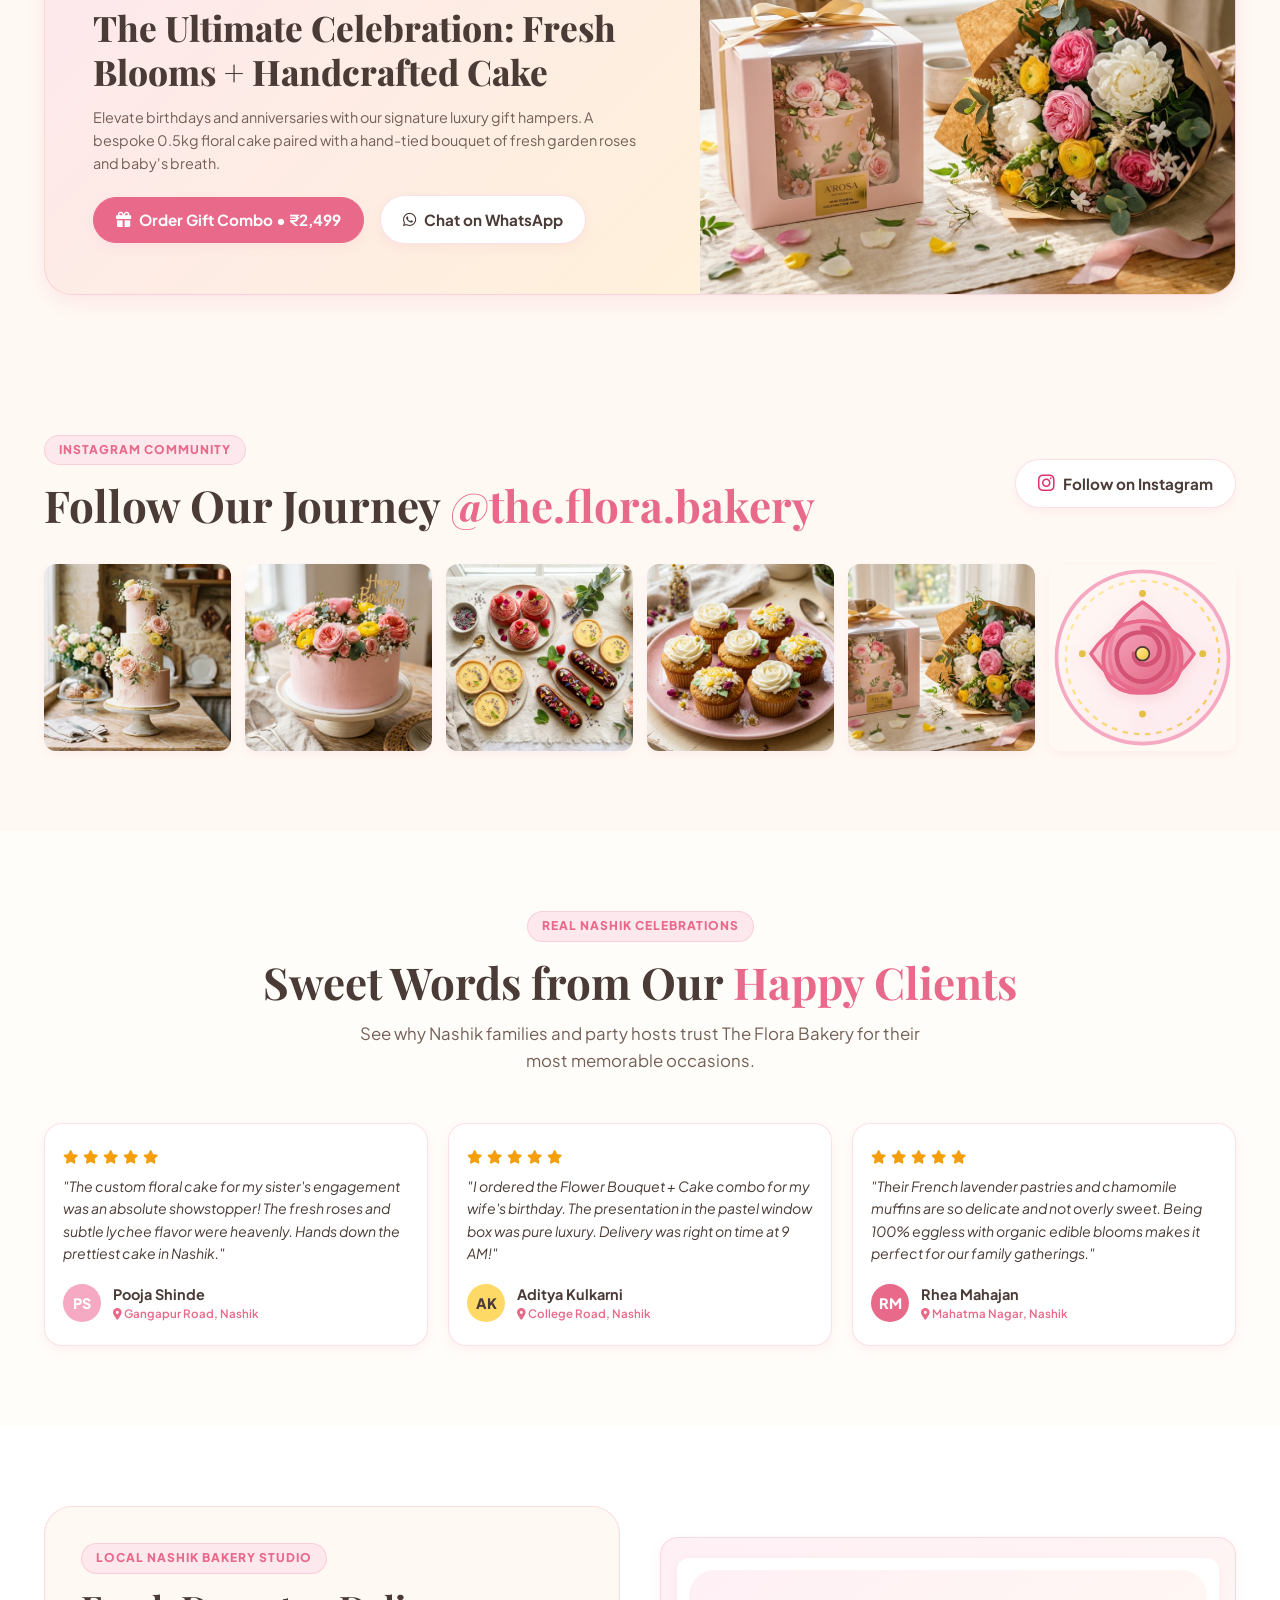
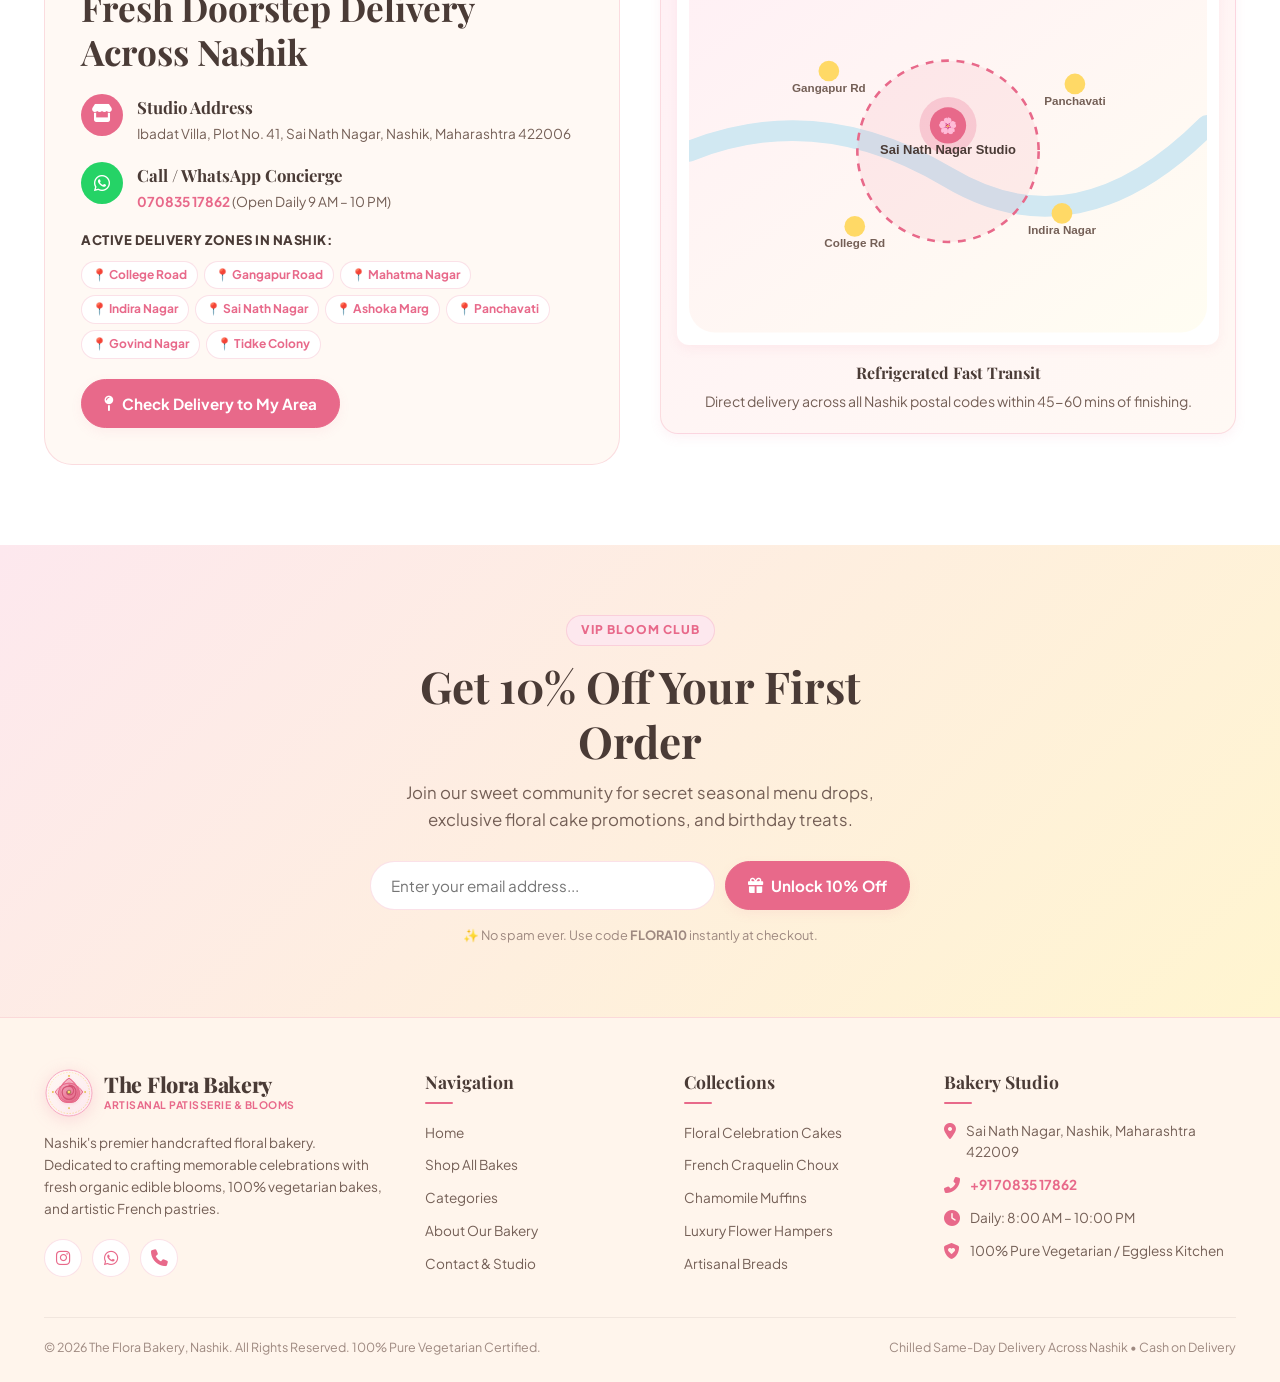
==== commit 5726b5d7: "feat: complete multi-page shopify-grade e-commerce architecture" ====
--- a/index.html
+++ b/index.html
@@ -52,13 +52,11 @@
         <!-- Desktop Navigation Menu -->
         <nav>
           <ul class="nav-menu" id="navMenu">
-            <li><a href="#categories" class="nav-link">Categories</a></li>
-            <li><a href="#bestsellers" class="nav-link">Bestsellers</a></li>
-            <li><a href="#combos" class="nav-link">Gift Combos</a></li>
-            <li><a href="#why-us" class="nav-link">Why Flora</a></li>
-            <li><a href="#how-it-works" class="nav-link">Custom Orders</a></li>
-            <li><a href="#testimonials" class="nav-link">Reviews</a></li>
-            <li><a href="#delivery-info" class="nav-link">Nashik Delivery</a></li>
+            <li><a href="index.html" class="nav-link active">Home</a></li>
+            <li><a href="shop.html" class="nav-link">Shop Bakes</a></li>
+            <li><a href="categories.html" class="nav-link">Categories</a></li>
+            <li><a href="about.html" class="nav-link">About Us</a></li>
+            <li><a href="contact.html" class="nav-link">Contact</a></li>
           </ul>
         </nav>
 
@@ -66,7 +64,7 @@
         <div class="header-actions">
           <button class="action-icon-btn" onclick="openCartDrawer()" title="View Shopping Cart" aria-label="Shopping Cart">
             <i class="fas fa-shopping-bag"></i>
-            <span class="cart-count-badge" id="cartCountBadge">1</span>
+            <span class="cart-count-badge" id="cartCountBadge">0</span>
           </button>
           
           <button class="btn btn-primary btn-sm header-custom-cta" onclick="openCakeBuilderModal()">
@@ -96,13 +94,11 @@
       </div>
 
       <ul class="mobile-nav-links">
-        <li><a href="#categories" class="mobile-nav-link" onclick="closeMobileNav()"><span>🌸 Categories</span> <i class="fas fa-chevron-right" style="font-size:0.8rem; color:var(--pink-blush);"></i></a></li>
-        <li><a href="#bestsellers" class="mobile-nav-link" onclick="closeMobileNav()"><span>✨ Bestsellers</span> <i class="fas fa-chevron-right" style="font-size:0.8rem; color:var(--pink-blush);"></i></a></li>
-        <li><a href="#combos" class="mobile-nav-link" onclick="closeMobileNav()"><span>🎁 Gift Combos</span> <i class="fas fa-chevron-right" style="font-size:0.8rem; color:var(--pink-blush);"></i></a></li>
-        <li><a href="#why-us" class="mobile-nav-link" onclick="closeMobileNav()"><span>🌿 Why Flora</span> <i class="fas fa-chevron-right" style="font-size:0.8rem; color:var(--pink-blush);"></i></a></li>
-        <li><a href="#how-it-works" class="mobile-nav-link" onclick="closeMobileNav()"><span>🎂 Custom Orders</span> <i class="fas fa-chevron-right" style="font-size:0.8rem; color:var(--pink-blush);"></i></a></li>
-        <li><a href="#testimonials" class="mobile-nav-link" onclick="closeMobileNav()"><span>⭐ Reviews</span> <i class="fas fa-chevron-right" style="font-size:0.8rem; color:var(--pink-blush);"></i></a></li>
-        <li><a href="#delivery-info" class="mobile-nav-link" onclick="closeMobileNav()"><span>📍 Nashik Delivery</span> <i class="fas fa-chevron-right" style="font-size:0.8rem; color:var(--pink-blush);"></i></a></li>
+        <li><a href="index.html" class="mobile-nav-link active" onclick="closeMobileNav()"><span>🌸 Home</span> <i class="fas fa-chevron-right" style="font-size:0.8rem; color:var(--pink-blush);"></i></a></li>
+        <li><a href="shop.html" class="mobile-nav-link" onclick="closeMobileNav()"><span>🎂 Shop All Bakes</span> <i class="fas fa-chevron-right" style="font-size:0.8rem; color:var(--pink-blush);"></i></a></li>
+        <li><a href="categories.html" class="mobile-nav-link" onclick="closeMobileNav()"><span>✨ Explore Categories</span> <i class="fas fa-chevron-right" style="font-size:0.8rem; color:var(--pink-blush);"></i></a></li>
+        <li><a href="about.html" class="mobile-nav-link" onclick="closeMobileNav()"><span>🌿 About Our Bakery</span> <i class="fas fa-chevron-right" style="font-size:0.8rem; color:var(--pink-blush);"></i></a></li>
+        <li><a href="contact.html" class="mobile-nav-link" onclick="closeMobileNav()"><span>💌 Contact & Studio</span> <i class="fas fa-chevron-right" style="font-size:0.8rem; color:var(--pink-blush);"></i></a></li>
       </ul>
 
       <div style="margin-bottom: 20px;">
@@ -273,7 +269,7 @@
         <div class="category-cards-grid">
           
           <!-- Category 1: Cakes -->
-          <div class="category-card" onclick="selectCategory('cakes')" role="button" tabindex="0" title="Explore Floral Cakes">
+          <div class="category-card" onclick="window.location.href='shop.html?category=cakes'" role="button" tabindex="0" title="Explore Floral Cakes">
             <div class="category-img-holder">
               <img src="images/cat-cakes.jpg" alt="Artisanal Floral Cakes" class="category-img" loading="lazy">
               <span class="category-badge">Signature</span>
@@ -284,13 +280,13 @@
                 <span class="category-price-hint">Custom Tiers • From ₹1,299</span>
               </div>
               <div class="category-action-pill">
-                <span>View</span> <i class="fas fa-arrow-right"></i>
+                <span>Explore</span> <i class="fas fa-arrow-right"></i>
               </div>
             </div>
           </div>
 
           <!-- Category 2: Pastries -->
-          <div class="category-card" onclick="selectCategory('pastries')" role="button" tabindex="0" title="Explore French Pastries">
+          <div class="category-card" onclick="window.location.href='shop.html?category=pastries'" role="button" tabindex="0" title="Explore French Pastries">
             <div class="category-img-holder">
               <img src="images/cat-pastries.jpg" alt="Designer Floral Pastries" class="category-img" loading="lazy">
               <span class="category-badge">French Patisserie</span>
@@ -301,13 +297,13 @@
                 <span class="category-price-hint">Choux & Tarts • From ₹449</span>
               </div>
               <div class="category-action-pill">
-                <span>View</span> <i class="fas fa-arrow-right"></i>
+                <span>Explore</span> <i class="fas fa-arrow-right"></i>
               </div>
             </div>
           </div>
 
           <!-- Category 3: Muffins -->
-          <div class="category-card" onclick="selectCategory('muffins')" role="button" tabindex="0" title="Explore Floral Muffins">
+          <div class="category-card" onclick="window.location.href='shop.html?category=muffins'" role="button" tabindex="0" title="Explore Floral Muffins">
             <div class="category-img-holder">
               <img src="images/cat-muffins.jpg" alt="Artisanal Floral Muffins" class="category-img" loading="lazy">
               <span class="category-badge">Artisan</span>
@@ -318,13 +314,13 @@
                 <span class="category-price-hint">Boxes of 4 • From ₹399</span>
               </div>
               <div class="category-action-pill">
-                <span>View</span> <i class="fas fa-arrow-right"></i>
+                <span>Explore</span> <i class="fas fa-arrow-right"></i>
               </div>
             </div>
           </div>
 
           <!-- Category 4: Gifting Combos -->
-          <div class="category-card" onclick="selectCategory('combos')" role="button" tabindex="0" title="Explore Gift Combos">
+          <div class="category-card" onclick="window.location.href='shop.html?category=combos'" role="button" tabindex="0" title="Explore Gift Combos">
             <div class="category-img-holder">
               <img src="images/combo-banner.jpg" alt="Cake and Flower Gifting Combos" class="category-img" loading="lazy">
               <span class="category-badge">Luxury Hamper</span>
@@ -335,7 +331,7 @@
                 <span class="category-price-hint">Cake + Blooms • From ₹2,499</span>
               </div>
               <div class="category-action-pill">
-                <span>View</span> <i class="fas fa-arrow-right"></i>
+                <span>Explore</span> <i class="fas fa-arrow-right"></i>
               </div>
             </div>
           </div>
@@ -346,11 +342,11 @@
         <div class="occasions-bar">
           <span class="occasions-bar-label"><i class="fas fa-sparkles" style="color:var(--rose-deep);"></i> Quick Occasion Filters:</span>
           <div class="occasion-chips">
-            <button type="button" class="occasion-chip" onclick="selectCategory('cakes')">🎂 Birthday Cakes</button>
-            <button type="button" class="occasion-chip" onclick="selectCategory('cakes')">💍 Anniversary Tiers</button>
-            <button type="button" class="occasion-chip" onclick="openCakeBuilderModal()">💐 Custom Design Studio</button>
-            <button type="button" class="occasion-chip" onclick="selectCategory('combos')">🎁 Flower + Cake Hampers</button>
-            <button type="button" class="occasion-chip" onclick="selectCategory('pastries')">☕ High Tea Boxes</button>
+            <button type="button" class="occasion-chip" onclick="window.location.href='shop.html?category=cakes'">🎂 Birthday Cakes</button>
+            <button type="button" class="occasion-chip" onclick="window.location.href='shop.html?category=cakes'">💍 Anniversary Tiers</button>
+            <button type="button" class="occasion-chip" onclick="window.location.href='shop.html?category=combos'">🎁 Flower + Cake Hampers</button>
+            <button type="button" class="occasion-chip" onclick="window.location.href='shop.html?category=pastries'">☕ High Tea Boxes</button>
+            <button type="button" class="occasion-chip" onclick="openCakeBuilderModal()">💐 Bespoke Custom Studio</button>
           </div>
         </div>
 
@@ -913,26 +909,25 @@
 
         <!-- Quick Links -->
         <div class="footer-col">
-          <h4>Explore</h4>
+          <h4>Navigation</h4>
           <ul class="footer-links">
-            <li><a href="#categories">Floral Cakes</a></li>
-            <li><a href="#categories">Designer Pastries</a></li>
-            <li><a href="#categories">Artisanal Muffins</a></li>
-            <li><a href="#combos">Flower + Cake Combos</a></li>
-            <li><a href="#how-it-works">Custom Order Journey</a></li>
-            <li><a href="#testimonials">Customer Reviews</a></li>
+            <li><a href="index.html">Home</a></li>
+            <li><a href="shop.html">Shop All Bakes</a></li>
+            <li><a href="categories.html">Categories</a></li>
+            <li><a href="about.html">About Our Bakery</a></li>
+            <li><a href="contact.html">Contact & Studio</a></li>
           </ul>
         </div>
 
-        <!-- Occasions -->
+        <!-- Collections -->
         <div class="footer-col">
-          <h4>Occasions</h4>
+          <h4>Collections</h4>
           <ul class="footer-links">
-            <li><a href="#bestsellers">Birthday Celebrations</a></li>
-            <li><a href="#bestsellers">Anniversary Specials</a></li>
-            <li><a href="#how-it-works">Wedding Cake Tasting</a></li>
-            <li><a href="#combos">Luxury Gifting Hampers</a></li>
-            <li><a href="#bestsellers">Corporate & High Tea</a></li>
+            <li><a href="shop.html?category=cakes">Floral Celebration Cakes</a></li>
+            <li><a href="shop.html?category=pastries">French Craquelin Choux</a></li>
+            <li><a href="shop.html?category=muffins">Chamomile Muffins</a></li>
+            <li><a href="shop.html?category=combos">Luxury Flower Hampers</a></li>
+            <li><a href="shop.html?category=breads">Artisanal Breads</a></li>
           </ul>
         </div>
 
@@ -942,15 +937,15 @@
           <div class="contact-info-list">
             <div class="contact-item">
               <i class="fas fa-map-marker-alt"></i>
-              <span>Ibadat Villa, Plot No. 41, Sai Nath Nagar, Nashik, Maharashtra 422006</span>
+              <span>Sai Nath Nagar, Nashik, Maharashtra 422009</span>
             </div>
             <div class="contact-item">
               <i class="fas fa-phone-alt"></i>
-              <a href="tel:07083517862" style="font-weight:700; color:var(--rose-deep);">070835 17862</a>
+              <a href="tel:07083517862" style="font-weight:700; color:var(--rose-deep);">+91 70835 17862</a>
             </div>
             <div class="contact-item">
               <i class="fas fa-clock"></i>
-              <span>Mon – Sun: 9:00 AM – 10:00 PM</span>
+              <span>Daily: 8:00 AM – 10:00 PM</span>
             </div>
             <div class="contact-item">
               <i class="fas fa-shield-heart"></i>
@@ -964,13 +959,10 @@
       <!-- Bottom Bar -->
       <div class="footer-bottom">
         <div>
-          © 2026 The Flora Bakery, Nashik. All Rights Reserved. Handcrafted with 🌸
+          © 2026 The Flora Bakery, Nashik. All Rights Reserved. 100% Pure Vegetarian Certified.
         </div>
         <div style="display:flex; gap:16px; align-items:center;">
-          <span>Secure Payments: UPI • GPay • Cards • Cash on Delivery</span>
-          <a href="admin.html" target="_blank" style="color:var(--rose-deep); text-decoration:none; font-weight:600; display:inline-flex; align-items:center; gap:4px; padding:4px 10px; background:var(--pink-blush); border-radius:4px;">
-            <i class="fas fa-lock" style="font-size:0.75rem;"></i> Staff Admin Studio
-          </a>
+          <span>Chilled Same-Day Delivery Across Nashik • Cash on Delivery</span>
         </div>
       </div>
 
@@ -1003,8 +995,19 @@
         <!-- Dynamically rendered by app.js -->
       </div>
 
+      <!-- Dynamic Upsell Recommendations Container -->
+      <div class="cart-upsell-container" id="cartUpsellSection" style="display:none; padding:12px 16px; background:#FFF9F9; border-top:1px dashed var(--pink-blush);">
+        <div class="upsell-heading-row" style="display:flex; justify-content:space-between; align-items:center; margin-bottom:10px;">
+          <span class="upsell-title" style="font-size:0.85rem; font-weight:700; color:var(--text-cocoa);"><i class="fas fa-sparkles" style="color:var(--rose-deep);"></i> Complete Your Celebration</span>
+          <span class="upsell-badge" style="font-size:0.75rem; background:var(--pink-blush); color:var(--rose-deep); padding:2px 8px; border-radius:12px; font-weight:600;">Popular</span>
+        </div>
+        <div class="upsell-items-track" id="cartUpsellItems" style="display:flex; gap:10px; overflow-x:auto; padding-bottom:6px;">
+          <!-- Upsells dynamically injected by JS -->
+        </div>
+      </div>
+
       <!-- Promo Code & Totals -->
-      <div class="cart-footer">
+      <div class="cart-footer" id="cartDrawerFooter">
         
         <div style="display:flex; gap:8px; margin-bottom:14px;">
           <input type="text" id="cartPromoInput" placeholder="Promo code (e.g. FLORA10)" style="flex-grow:1; padding:10px 14px; border:1px solid var(--border-light); border-radius:var(--radius-sm); text-transform:uppercase; font-size:0.85rem;">
@@ -1013,17 +1016,22 @@
 
         <div style="display:flex; justify-content:space-between; font-size:0.9rem; color:var(--text-secondary); margin-bottom:6px;">
           <span>Subtotal:</span>
-          <span id="cartSubtotal">₹1,299</span>
+          <span id="cartSubtotal">₹0</span>
+        </div>
+
+        <div style="display:flex; justify-content:space-between; font-size:0.9rem; color:var(--text-secondary); margin-bottom:6px;">
+          <span>Delivery (Nashik):</span>
+          <span id="cartDeliveryVal">₹99</span>
         </div>
 
         <div class="cart-total-row">
-          <span>Total:</span>
-          <span id="cartGrandTotal" style="color:var(--rose-deep);">₹1,299</span>
-        </div>
-
-        <button class="btn btn-primary btn-checkout-site" style="width:100%; margin-bottom:10px; font-size:1rem; font-weight:700;" onclick="openCheckoutModal()">
-          <i class="fas fa-lock"></i> Proceed to Checkout 🌸
-        </button>
+          <span>Estimated Total:</span>
+          <span id="cartGrandTotal" style="color:var(--rose-deep);">₹0</span>
+        </div>
+
+        <a href="checkout.html" class="btn btn-primary btn-checkout-site" style="width:100%; margin-bottom:10px; font-size:1rem; font-weight:700; text-align:center; display:flex; align-items:center; justify-content:center; gap:8px; text-decoration:none;">
+          <span>Proceed to Dedicated Checkout</span> <i class="fas fa-arrow-right"></i>
+        </a>
 
         <div style="display:flex; justify-content:center; gap:16px; font-size:0.78rem; color:var(--text-muted);">
           <span><i class="fas fa-truck" style="color:var(--rose-deep);"></i> Chilled Delivery</span>
--- a/css/styles.css
+++ b/css/styles.css
@@ -3536,3 +3536,1408 @@
   padding: 24px;
 }
 
+/* ==========================================================================
+   15. DEDICATED PRODUCT DETAIL PAGE (PDP) - HIGHEST ROI ENGINE
+   ========================================================================== */
+
+.pdp-container {
+  padding-top: 24px;
+  padding-bottom: 60px;
+}
+
+.pdp-breadcrumbs {
+  display: flex;
+  align-items: center;
+  gap: 8px;
+  font-size: 0.85rem;
+  color: var(--text-muted);
+  margin-bottom: 24px;
+  flex-wrap: wrap;
+}
+
+.pdp-breadcrumbs a {
+  color: var(--text-secondary);
+  text-decoration: none;
+  transition: color 0.2s ease;
+}
+
+.pdp-breadcrumbs a:hover {
+  color: var(--rose-deep);
+}
+
+.pdp-breadcrumbs i {
+  font-size: 0.7rem;
+  color: var(--text-muted);
+}
+
+.pdp-breadcrumbs .current-crumb {
+  color: var(--text-cocoa);
+  font-weight: 600;
+}
+
+/* 2-Column Responsive Grid */
+.pdp-grid {
+  display: grid;
+  grid-template-columns: 1fr;
+  gap: 32px;
+  margin-bottom: 60px;
+}
+
+@media (min-width: 900px) {
+  .pdp-grid {
+    grid-template-columns: 1.1fr 1fr;
+    gap: 48px;
+    align-items: start;
+  }
+}
+
+/* PDP Gallery Column */
+.pdp-gallery-col {
+  position: relative;
+}
+
+@media (min-width: 900px) {
+  .pdp-gallery-col {
+    position: sticky;
+    top: 90px;
+  }
+}
+
+.pdp-main-image-wrap {
+  position: relative;
+  border-radius: var(--radius-md);
+  overflow: hidden;
+  background: var(--pink-light);
+  box-shadow: var(--shadow-md);
+  border: 1px solid var(--border-light);
+  aspect-ratio: 1 / 1;
+}
+
+.pdp-main-img {
+  width: 100%;
+  height: 100%;
+  object-fit: cover;
+  display: block;
+  transition: transform 0.4s ease;
+}
+
+.pdp-main-image-wrap:hover .pdp-main-img {
+  transform: scale(1.03);
+}
+
+.pdp-badges-overlay {
+  position: absolute;
+  top: 14px;
+  left: 14px;
+  display: flex;
+  gap: 8px;
+  align-items: center;
+  z-index: 2;
+}
+
+.pdp-video-badge {
+  position: absolute;
+  bottom: 14px;
+  right: 14px;
+  background: rgba(45, 36, 33, 0.85);
+  color: #FFFFFF;
+  backdrop-filter: blur(8px);
+  border: 1px solid rgba(255, 255, 255, 0.2);
+  border-radius: var(--radius-pill);
+  padding: 8px 16px;
+  font-size: 0.82rem;
+  font-weight: 700;
+  cursor: pointer;
+  display: flex;
+  align-items: center;
+  gap: 6px;
+  transition: var(--transition-smooth);
+}
+
+.pdp-video-badge:hover {
+  background: var(--rose-deep);
+  transform: translateY(-2px);
+}
+
+.pdp-thumb-strip {
+  display: flex;
+  gap: 12px;
+  margin-top: 14px;
+  overflow-x: auto;
+  padding-bottom: 6px;
+}
+
+.pdp-thumb-btn {
+  width: 76px;
+  height: 76px;
+  border-radius: var(--radius-sm);
+  border: 2px solid transparent;
+  overflow: hidden;
+  cursor: pointer;
+  padding: 0;
+  background: #FFFFFF;
+  flex-shrink: 0;
+  transition: var(--transition-smooth);
+}
+
+.pdp-thumb-btn.active {
+  border-color: var(--rose-deep);
+  box-shadow: 0 0 0 3px rgba(232, 105, 138, 0.25);
+}
+
+.pdp-thumb-btn img {
+  width: 100%;
+  height: 100%;
+  object-fit: cover;
+}
+
+.pdp-trust-highlights {
+  margin-top: 24px;
+  display: flex;
+  flex-direction: column;
+  gap: 12px;
+  background: #FFFDF9;
+  border: 1px solid var(--border-light);
+  border-radius: var(--radius-md);
+  padding: 16px;
+}
+
+.trust-highlight-item {
+  display: flex;
+  gap: 12px;
+  align-items: flex-start;
+}
+
+.trust-highlight-item i {
+  color: var(--rose-deep);
+  font-size: 1.1rem;
+  margin-top: 3px;
+  background: var(--pink-blush);
+  padding: 8px;
+  border-radius: 50%;
+}
+
+.trust-highlight-item strong {
+  font-size: 0.88rem;
+  color: var(--text-cocoa);
+  display: block;
+}
+
+.trust-highlight-item p {
+  font-size: 0.8rem;
+  color: var(--text-secondary);
+  margin: 2px 0 0;
+}
+
+/* PDP Information Column */
+.pdp-info-col {
+  display: flex;
+  flex-direction: column;
+}
+
+.pdp-meta-top {
+  display: flex;
+  align-items: center;
+  justify-content: space-between;
+  margin-bottom: 8px;
+  flex-wrap: wrap;
+  gap: 8px;
+}
+
+.pdp-category-tag {
+  font-size: 0.78rem;
+  font-weight: 800;
+  text-transform: uppercase;
+  letter-spacing: 1px;
+  color: var(--rose-deep);
+}
+
+.pdp-title {
+  font-family: var(--font-serif);
+  font-size: 1.9rem;
+  color: var(--text-cocoa);
+  line-height: 1.25;
+  margin: 0 0 12px;
+}
+
+@media (min-width: 768px) {
+  .pdp-title {
+    font-size: 2.3rem;
+  }
+}
+
+.pdp-short-desc {
+  font-size: 0.95rem;
+  color: var(--text-secondary);
+  line-height: 1.6;
+  margin-bottom: 18px;
+}
+
+.pdp-price-row {
+  display: flex;
+  align-items: baseline;
+  gap: 12px;
+  margin-bottom: 12px;
+  flex-wrap: wrap;
+}
+
+.pdp-price-current {
+  font-size: 1.8rem;
+  font-weight: 800;
+  color: var(--text-cocoa);
+}
+
+.pdp-price-original {
+  font-size: 1.2rem;
+  color: var(--text-muted);
+  text-decoration: line-through;
+}
+
+.pdp-discount-pill {
+  background: #FEE2E2;
+  color: #DC2626;
+  font-size: 0.75rem;
+  font-weight: 800;
+  padding: 4px 10px;
+  border-radius: var(--radius-pill);
+}
+
+.tax-inclusive-tag {
+  font-size: 0.75rem;
+  color: var(--text-muted);
+}
+
+.pdp-stock-indicator {
+  display: inline-flex;
+  align-items: center;
+  gap: 8px;
+  font-size: 0.85rem;
+  font-weight: 600;
+  margin-bottom: 16px;
+}
+
+.pdp-stock-indicator.in-stock {
+  color: #059669;
+}
+
+.pdp-stock-indicator.low-stock {
+  color: #D97706;
+}
+
+.pdp-stock-indicator.out-of-stock {
+  color: #DC2626;
+}
+
+.pdp-divider {
+  border: 0;
+  height: 1px;
+  background: var(--border-light);
+  margin: 16px 0 20px;
+}
+
+/* Variant & Option Selectors */
+.pdp-option-group {
+  margin-bottom: 20px;
+}
+
+.option-label-row {
+  display: flex;
+  justify-content: space-between;
+  align-items: baseline;
+  margin-bottom: 8px;
+}
+
+.option-label {
+  font-size: 0.88rem;
+  font-weight: 700;
+  color: var(--text-cocoa);
+}
+
+.option-selected-val {
+  font-size: 0.85rem;
+  color: var(--rose-deep);
+  font-weight: 600;
+}
+
+.pdp-variant-chips {
+  display: flex;
+  gap: 10px;
+  flex-wrap: wrap;
+}
+
+.pdp-variant-chip {
+  padding: 10px 16px;
+  border-radius: var(--radius-sm);
+  border: 1.5px solid var(--border-light);
+  background: #FFFFFF;
+  font-size: 0.88rem;
+  font-weight: 600;
+  color: var(--text-cocoa);
+  cursor: pointer;
+  transition: var(--transition-smooth);
+}
+
+.pdp-variant-chip:hover {
+  border-color: var(--rose-deep);
+}
+
+.pdp-variant-chip.active {
+  border-color: var(--rose-deep);
+  background: #FFF0F5;
+  color: var(--rose-deep);
+  box-shadow: 0 2px 8px rgba(232, 105, 138, 0.2);
+}
+
+.pdp-text-input, .pdp-select-input {
+  width: 100%;
+  padding: 12px 14px;
+  border-radius: var(--radius-sm);
+  border: 1.5px solid var(--border-light);
+  font-size: 0.9rem;
+  color: var(--text-cocoa);
+  background: #FFFFFF;
+  transition: border-color 0.2s ease;
+}
+
+.pdp-text-input:focus, .pdp-select-input:focus {
+  border-color: var(--rose-deep);
+  outline: none;
+}
+
+.char-counter {
+  font-size: 0.75rem;
+  color: var(--text-muted);
+}
+
+.field-hint {
+  display: block;
+  font-size: 0.76rem;
+  color: var(--text-muted);
+  margin-top: 5px;
+}
+
+/* Locality Checker */
+.pdp-delivery-checker {
+  background: #FAF6F0;
+  border: 1px solid var(--border-light);
+  border-radius: var(--radius-md);
+  padding: 16px;
+  margin-bottom: 22px;
+}
+
+.checker-title {
+  font-size: 0.85rem;
+  font-weight: 700;
+  color: var(--text-cocoa);
+  margin-bottom: 10px;
+  display: flex;
+  align-items: center;
+  gap: 6px;
+}
+
+.checker-form {
+  display: flex;
+  gap: 8px;
+}
+
+.checker-btn {
+  padding: 0 18px;
+  font-size: 0.85rem;
+  white-space: nowrap;
+}
+
+.checker-result {
+  margin-top: 10px;
+  font-size: 0.82rem;
+  color: #059669;
+  line-height: 1.4;
+}
+
+/* PDP CTA Block */
+.pdp-cta-block {
+  display: flex;
+  gap: 12px;
+  margin-bottom: 18px;
+  flex-wrap: wrap;
+}
+
+.pdp-qty-stepper-box {
+  display: flex;
+  align-items: center;
+  background: #FFFFFF;
+  border: 1.5px solid var(--border-light);
+  border-radius: var(--radius-sm);
+  padding: 4px;
+}
+
+.pdp-qty-stepper-box .qty-btn {
+  width: 38px;
+  height: 38px;
+  border: none;
+  background: transparent;
+  cursor: pointer;
+  color: var(--text-cocoa);
+  font-size: 0.95rem;
+  border-radius: 4px;
+  display: flex;
+  align-items: center;
+  justify-content: center;
+  transition: background 0.2s;
+}
+
+.pdp-qty-stepper-box .qty-btn:hover {
+  background: var(--pink-blush);
+}
+
+.pdp-qty-stepper-box .qty-num {
+  min-width: 32px;
+  text-align: center;
+  font-weight: 700;
+  font-size: 0.95rem;
+  color: var(--text-cocoa);
+}
+
+.pdp-btn-cart {
+  flex: 1 1 180px;
+  font-size: 1rem;
+  font-weight: 700;
+  padding: 14px 20px;
+}
+
+.pdp-btn-buy {
+  flex: 1 1 140px;
+  background: var(--text-cocoa);
+  color: #FFFFFF;
+  font-size: 1rem;
+  font-weight: 700;
+  padding: 14px 20px;
+  border-radius: var(--radius-pill);
+  border: none;
+  cursor: pointer;
+  display: flex;
+  align-items: center;
+  justify-content: center;
+  gap: 8px;
+  transition: var(--transition-smooth);
+}
+
+.pdp-btn-buy:hover {
+  background: #1F1917;
+  transform: translateY(-2px);
+}
+
+.pdp-promo-callout {
+  display: flex;
+  align-items: center;
+  gap: 10px;
+  background: #FFF0F5;
+  border: 1px dashed var(--rose-deep);
+  border-radius: var(--radius-sm);
+  padding: 12px 16px;
+  font-size: 0.85rem;
+  color: var(--text-cocoa);
+  margin-bottom: 24px;
+}
+
+.pdp-promo-callout i {
+  color: var(--rose-deep);
+  font-size: 1.2rem;
+}
+
+.promo-badge-text {
+  font-weight: 800;
+  color: var(--rose-deep);
+  background: #FFFFFF;
+  padding: 2px 8px;
+  border-radius: 4px;
+  cursor: pointer;
+  border: 1px solid var(--pink-blush);
+}
+
+/* PDP Accordions */
+.pdp-accordion-group {
+  display: flex;
+  flex-direction: column;
+  gap: 10px;
+}
+
+.pdp-accordion {
+  border: 1px solid var(--border-light);
+  border-radius: var(--radius-sm);
+  background: #FFFFFF;
+  overflow: hidden;
+}
+
+.accordion-summary {
+  padding: 14px 18px;
+  font-size: 0.92rem;
+  font-weight: 700;
+  color: var(--text-cocoa);
+  cursor: pointer;
+  display: flex;
+  justify-content: space-between;
+  align-items: center;
+  user-select: none;
+  list-style: none;
+}
+
+.accordion-summary::-webkit-details-marker {
+  display: none;
+}
+
+.accordion-summary i:first-child {
+  color: var(--rose-deep);
+  margin-right: 8px;
+}
+
+.accordion-arrow {
+  transition: transform 0.3s ease;
+  font-size: 0.8rem;
+  color: var(--text-muted);
+}
+
+.pdp-accordion[open] .accordion-arrow {
+  transform: rotate(180deg);
+}
+
+.accordion-content {
+  padding: 0 18px 16px;
+  font-size: 0.88rem;
+  color: var(--text-secondary);
+  line-height: 1.6;
+}
+
+.botanical-tags-list {
+  display: flex;
+  flex-wrap: wrap;
+  gap: 6px;
+  list-style: none;
+  padding: 0;
+  margin: 0 0 10px;
+}
+
+.botanical-tags-list li {
+  background: #FFF0F5;
+  color: var(--rose-deep);
+  font-size: 0.78rem;
+  font-weight: 600;
+  padding: 4px 10px;
+  border-radius: var(--radius-pill);
+}
+
+/* Reviews & Related Sections */
+.pdp-reviews-section, .pdp-related-section {
+  padding: 48px 0;
+  border-top: 1px solid var(--border-light);
+}
+
+.section-heading-wrap {
+  text-align: center;
+  max-width: 600px;
+  margin: 0 auto 36px;
+}
+
+.sub-heading-pill {
+  display: inline-flex;
+  align-items: center;
+  gap: 6px;
+  font-size: 0.8rem;
+  font-weight: 800;
+  color: var(--rose-deep);
+  background: var(--pink-blush);
+  padding: 4px 12px;
+  border-radius: var(--radius-pill);
+  margin-bottom: 8px;
+}
+
+.reviews-grid {
+  display: grid;
+  grid-template-columns: 1fr;
+  gap: 20px;
+}
+
+@media (min-width: 600px) {
+  .reviews-grid {
+    grid-template-columns: repeat(2, 1fr);
+  }
+}
+
+@media (min-width: 900px) {
+  .reviews-grid {
+    grid-template-columns: repeat(3, 1fr);
+  }
+}
+
+.pdp-review-card {
+  background: #FAF6F0;
+  border: 1px solid var(--border-light);
+  border-radius: var(--radius-md);
+  padding: 20px;
+}
+
+.review-stars {
+  color: #F59E0B;
+  font-size: 0.85rem;
+  margin-bottom: 8px;
+}
+
+.review-author {
+  font-weight: 700;
+  font-size: 0.9rem;
+  color: var(--text-cocoa);
+  margin-bottom: 4px;
+}
+
+.review-body {
+  font-size: 0.85rem;
+  color: var(--text-secondary);
+  line-height: 1.5;
+}
+
+/* Sticky Mobile Bottom Bar */
+.mobile-sticky-pdp-bar {
+  position: fixed;
+  bottom: 0;
+  left: 0;
+  width: 100%;
+  background: #FFFFFF;
+  border-top: 1px solid var(--border-light);
+  padding: 10px 16px;
+  display: flex;
+  align-items: center;
+  justify-content: space-between;
+  gap: 12px;
+  z-index: 99;
+  box-shadow: 0 -4px 16px rgba(0, 0, 0, 0.08);
+}
+
+@media (min-width: 768px) {
+  .mobile-sticky-pdp-bar {
+    display: none;
+  }
+}
+
+.sticky-bar-info {
+  display: flex;
+  align-items: center;
+  gap: 10px;
+  min-width: 0;
+}
+
+.sticky-thumb {
+  width: 44px;
+  height: 44px;
+  border-radius: 6px;
+  object-fit: cover;
+  flex-shrink: 0;
+}
+
+.sticky-text {
+  display: flex;
+  flex-direction: column;
+  min-width: 0;
+}
+
+.sticky-title {
+  font-size: 0.82rem;
+  font-weight: 700;
+  color: var(--text-cocoa);
+  white-space: nowrap;
+  overflow: hidden;
+  text-overflow: ellipsis;
+}
+
+.sticky-price {
+  font-size: 0.9rem;
+  font-weight: 800;
+  color: var(--rose-deep);
+}
+
+.sticky-actions {
+  display: flex;
+  gap: 6px;
+  flex-shrink: 0;
+}
+
+.sticky-btn {
+  padding: 8px 14px;
+  font-size: 0.82rem;
+  font-weight: 700;
+}
+
+/* ==========================================================================
+   16. SLIDE CART DRAWER WITH UPSELLS & FREE DELIVERY TRACKER
+   ========================================================================== */
+
+.cart-drawer-header {
+  padding: 18px 20px;
+  border-bottom: 1px solid var(--border-light);
+  display: flex;
+  justify-content: space-between;
+  align-items: center;
+}
+
+.cart-header-title-wrap {
+  display: flex;
+  align-items: center;
+  gap: 8px;
+}
+
+.cart-title-icon {
+  color: var(--rose-deep);
+  font-size: 1.2rem;
+}
+
+.cart-drawer-heading {
+  font-size: 1.15rem;
+  font-weight: 700;
+  color: var(--text-cocoa);
+  margin: 0;
+}
+
+.cart-drawer-close-btn {
+  background: none;
+  border: none;
+  font-size: 1.6rem;
+  color: var(--text-muted);
+  cursor: pointer;
+  line-height: 1;
+  padding: 4px;
+}
+
+.free-shipping-meter {
+  background: #FFF9F9;
+  padding: 12px 20px;
+  border-bottom: 1px solid var(--border-light);
+}
+
+.meter-text {
+  font-size: 0.82rem;
+  color: var(--text-cocoa);
+  margin-bottom: 6px;
+}
+
+.meter-bar-track {
+  width: 100%;
+  height: 6px;
+  background: #F0E6E0;
+  border-radius: 999px;
+  overflow: hidden;
+}
+
+.meter-bar-fill {
+  height: 100%;
+  background: linear-gradient(90deg, var(--rose-deep), #FF85A1);
+  border-radius: 999px;
+  transition: width 0.4s ease;
+}
+
+.cart-upsell-container {
+  padding: 14px 20px;
+  background: #FAF6F0;
+  border-top: 1px solid var(--border-light);
+}
+
+.upsell-heading-row {
+  display: flex;
+  justify-content: space-between;
+  align-items: center;
+  margin-bottom: 10px;
+}
+
+.upsell-title {
+  font-size: 0.85rem;
+  font-weight: 700;
+  color: var(--text-cocoa);
+}
+
+.upsell-badge {
+  font-size: 0.72rem;
+  background: var(--pink-blush);
+  color: var(--rose-deep);
+  padding: 2px 8px;
+  border-radius: var(--radius-pill);
+  font-weight: 600;
+}
+
+.upsell-items-track {
+  display: flex;
+  gap: 12px;
+  overflow-x: auto;
+  padding-bottom: 6px;
+}
+
+.upsell-item-card {
+  background: #FFFFFF;
+  border: 1px solid var(--border-light);
+  border-radius: var(--radius-sm);
+  padding: 8px;
+  display: flex;
+  align-items: center;
+  gap: 10px;
+  min-width: 220px;
+  flex-shrink: 0;
+}
+
+.upsell-thumb {
+  width: 44px;
+  height: 44px;
+  border-radius: 6px;
+  object-fit: cover;
+  cursor: pointer;
+}
+
+.upsell-info {
+  flex-grow: 1;
+  min-width: 0;
+}
+
+.upsell-item-name {
+  font-size: 0.8rem;
+  font-weight: 700;
+  color: var(--text-cocoa);
+  white-space: nowrap;
+  overflow: hidden;
+  text-overflow: ellipsis;
+  display: block;
+  cursor: pointer;
+}
+
+.upsell-item-price {
+  font-size: 0.82rem;
+  font-weight: 800;
+  color: var(--rose-deep);
+}
+
+.upsell-add-btn {
+  padding: 4px 10px;
+  font-size: 0.78rem;
+  white-space: nowrap;
+}
+
+.cart-coupon-row {
+  display: flex;
+  gap: 8px;
+  margin-bottom: 12px;
+}
+
+.coupon-input {
+  flex: 1;
+  padding: 8px 12px;
+  border-radius: var(--radius-sm);
+  border: 1px solid var(--border-light);
+  font-size: 0.85rem;
+  text-transform: uppercase;
+}
+
+.coupon-apply-btn {
+  padding: 8px 14px;
+  font-size: 0.85rem;
+}
+
+.cart-totals-breakdown {
+  display: flex;
+  flex-direction: column;
+  gap: 6px;
+  font-size: 0.88rem;
+  color: var(--text-secondary);
+  margin-bottom: 14px;
+}
+
+.total-row {
+  display: flex;
+  justify-content: space-between;
+}
+
+.grand-total-row {
+  font-size: 1.1rem;
+  font-weight: 800;
+  color: var(--text-cocoa);
+  padding-top: 8px;
+  border-top: 1px solid var(--border-light);
+}
+
+.grand-total-highlight {
+  color: var(--rose-deep);
+}
+
+.proceed-checkout-btn {
+  display: flex;
+  align-items: center;
+  justify-content: center;
+  gap: 8px;
+  padding: 14px;
+  font-size: 1rem;
+  font-weight: 700;
+  text-decoration: none;
+}
+
+.cart-safe-note {
+  font-size: 0.75rem;
+  color: var(--text-muted);
+  text-align: center;
+  margin-top: 10px;
+}
+
+/* ==========================================================================
+   17. DEDICATED CHECKOUT PAGE & FORM
+   ========================================================================== */
+
+.checkout-container {
+  padding-top: 24px;
+  padding-bottom: 60px;
+}
+
+.checkout-layout-grid {
+  display: grid;
+  grid-template-columns: 1fr;
+  gap: 32px;
+}
+
+@media (min-width: 992px) {
+  .checkout-layout-grid {
+    grid-template-columns: 1.5fr 1fr;
+    gap: 40px;
+    align-items: start;
+  }
+}
+
+.checkout-stepper-row {
+  display: flex;
+  align-items: center;
+  justify-content: space-between;
+  margin-bottom: 24px;
+  background: #FFFFFF;
+  border: 1px solid var(--border-light);
+  border-radius: var(--radius-pill);
+  padding: 10px 20px;
+}
+
+.step-item {
+  display: flex;
+  align-items: center;
+  gap: 8px;
+  font-size: 0.85rem;
+  font-weight: 700;
+  color: var(--text-muted);
+}
+
+.step-item.active {
+  color: var(--rose-deep);
+}
+
+.step-num {
+  width: 24px;
+  height: 24px;
+  border-radius: 50%;
+  background: #F0E6E0;
+  display: flex;
+  align-items: center;
+  justify-content: center;
+  font-size: 0.78rem;
+}
+
+.step-item.active .step-num {
+  background: var(--rose-deep);
+  color: #FFFFFF;
+}
+
+.step-line {
+  flex-grow: 1;
+  height: 1px;
+  background: var(--border-light);
+  margin: 0 12px;
+}
+
+.checkout-card {
+  background: #FFFFFF;
+  border: 1px solid var(--border-light);
+  border-radius: var(--radius-md);
+  padding: 24px;
+  margin-bottom: 20px;
+  box-shadow: var(--shadow-sm);
+}
+
+.checkout-card-header {
+  display: flex;
+  gap: 14px;
+  align-items: center;
+  margin-bottom: 20px;
+  padding-bottom: 14px;
+  border-bottom: 1px solid var(--border-light);
+}
+
+.card-icon-pill {
+  width: 40px;
+  height: 40px;
+  border-radius: 50%;
+  background: var(--pink-blush);
+  color: var(--rose-deep);
+  display: flex;
+  align-items: center;
+  justify-content: center;
+  font-size: 1.1rem;
+  flex-shrink: 0;
+}
+
+.card-heading {
+  font-size: 1.15rem;
+  font-weight: 700;
+  color: var(--text-cocoa);
+  margin: 0 0 2px;
+}
+
+.card-subtext {
+  font-size: 0.8rem;
+  color: var(--text-secondary);
+  margin: 0;
+}
+
+.form-grid-2 {
+  display: grid;
+  grid-template-columns: 1fr;
+  gap: 16px;
+}
+
+@media (min-width: 600px) {
+  .form-grid-2 {
+    grid-template-columns: 1fr 1fr;
+  }
+}
+
+.form-group {
+  margin-bottom: 16px;
+}
+
+.form-label {
+  display: block;
+  font-size: 0.85rem;
+  font-weight: 700;
+  color: var(--text-cocoa);
+  margin-bottom: 6px;
+}
+
+.required-star {
+  color: #DC2626;
+}
+
+.form-input, .form-select, .form-textarea {
+  width: 100%;
+  padding: 12px 14px;
+  border-radius: var(--radius-sm);
+  border: 1.5px solid var(--border-light);
+  font-size: 0.9rem;
+  color: var(--text-cocoa);
+  background: #FFFFFF;
+  transition: border-color 0.2s ease;
+}
+
+.form-input:focus, .form-select:focus, .form-textarea:focus {
+  border-color: var(--rose-deep);
+  outline: none;
+}
+
+.input-with-icon {
+  position: relative;
+  display: flex;
+  align-items: center;
+}
+
+.input-with-icon i {
+  position: absolute;
+  left: 14px;
+  color: var(--text-muted);
+}
+
+.input-with-icon .form-input, .input-with-icon .pdp-text-input {
+  padding-left: 38px;
+}
+
+.radio-pill-group {
+  display: flex;
+  gap: 10px;
+  flex-wrap: wrap;
+}
+
+.radio-pill {
+  flex: 1 1 120px;
+  display: flex;
+  align-items: center;
+  justify-content: center;
+  gap: 6px;
+  padding: 12px;
+  border: 1.5px solid var(--border-light);
+  border-radius: var(--radius-sm);
+  cursor: pointer;
+  font-size: 0.85rem;
+  font-weight: 600;
+  color: var(--text-cocoa);
+  transition: var(--transition-smooth);
+}
+
+.radio-pill:hover {
+  border-color: var(--rose-deep);
+}
+
+.radio-pill input[type="radio"] {
+  display: none;
+}
+
+.radio-pill.active, .radio-pill input[type="radio"]:checked + span {
+  border-color: var(--rose-deep);
+  background: #FFF0F5;
+  color: var(--rose-deep);
+}
+
+.badge-free-delivery {
+  font-size: 0.75rem;
+  background: #D1FAE5;
+  color: #065F46;
+  padding: 2px 8px;
+  border-radius: 999px;
+  font-weight: 700;
+}
+
+/* ==========================================================================
+   18. ORDER SUCCESS CONFIRMATION & LIVE TRACKER
+   ========================================================================== */
+
+.order-success-container {
+  padding-top: 32px;
+  padding-bottom: 60px;
+  max-width: 800px;
+}
+
+.success-hero-card {
+  background: #FFFFFF;
+  border: 1px solid var(--border-light);
+  border-radius: var(--radius-md);
+  padding: 36px 24px;
+  text-align: center;
+  margin-bottom: 24px;
+  box-shadow: var(--shadow-sm);
+}
+
+.success-hero-card .success-icon-wrap {
+  width: 68px;
+  height: 68px;
+  background: linear-gradient(135deg, #10B981, #059669);
+  color: #FFFFFF;
+  border-radius: 50%;
+  display: inline-flex;
+  align-items: center;
+  justify-content: center;
+  font-size: 2rem;
+  margin-bottom: 16px;
+  box-shadow: 0 8px 20px rgba(16, 185, 129, 0.3);
+}
+
+.success-subheading {
+  display: block;
+  font-size: 0.85rem;
+  font-weight: 800;
+  color: var(--rose-deep);
+  margin-bottom: 6px;
+}
+
+.success-main-title {
+  font-family: var(--font-serif);
+  font-size: 1.8rem;
+  color: var(--text-cocoa);
+  margin: 0 0 10px;
+}
+
+.success-desc {
+  font-size: 0.92rem;
+  color: var(--text-secondary);
+  max-width: 520px;
+  margin: 0 auto 20px;
+}
+
+.order-id-badge-wrap {
+  display: inline-flex;
+  align-items: center;
+  gap: 8px;
+  background: #FAF6F0;
+  border: 1px solid var(--border-light);
+  padding: 8px 18px;
+  border-radius: var(--radius-pill);
+}
+
+.order-id-label {
+  font-size: 0.82rem;
+  color: var(--text-muted);
+}
+
+.order-id-val {
+  font-size: 0.95rem;
+  font-weight: 800;
+  color: var(--rose-deep);
+}
+
+.order-tracker-card {
+  background: #FFFFFF;
+  border: 1px solid var(--border-light);
+  border-radius: var(--radius-md);
+  padding: 24px;
+  margin-bottom: 24px;
+}
+
+.tracker-heading {
+  font-size: 1.1rem;
+  font-weight: 700;
+  color: var(--text-cocoa);
+  margin: 0 0 20px;
+  display: flex;
+  align-items: center;
+  gap: 8px;
+}
+
+.tracker-stepper {
+  display: flex;
+  align-items: center;
+  justify-content: space-between;
+  overflow-x: auto;
+  padding: 10px 0;
+}
+
+.track-step {
+  display: flex;
+  flex-direction: column;
+  align-items: center;
+  text-align: center;
+  gap: 8px;
+  min-width: 80px;
+}
+
+.track-dot {
+  width: 36px;
+  height: 36px;
+  border-radius: 50%;
+  background: #F0E6E0;
+  color: var(--text-muted);
+  display: flex;
+  align-items: center;
+  justify-content: center;
+  font-size: 0.9rem;
+  transition: all 0.3s;
+}
+
+.track-step.completed .track-dot {
+  background: #10B981;
+  color: #FFFFFF;
+}
+
+.track-step.active .track-dot {
+  background: var(--rose-deep);
+  color: #FFFFFF;
+  box-shadow: 0 0 0 4px rgba(232, 105, 138, 0.25);
+  animation: pulseDot 1.5s infinite;
+}
+
+@keyframes pulseDot {
+  0%, 100% { transform: scale(1); }
+  50% { transform: scale(1.08); }
+}
+
+.track-info {
+  display: flex;
+  flex-direction: column;
+}
+
+.track-title {
+  font-size: 0.78rem;
+  font-weight: 700;
+  color: var(--text-cocoa);
+}
+
+.track-time {
+  font-size: 0.7rem;
+  color: var(--text-muted);
+}
+
+.track-line {
+  flex-grow: 1;
+  height: 2px;
+  background: #F0E6E0;
+  margin: 0 6px;
+  margin-bottom: 20px;
+}
+
+.track-line.active {
+  background: #10B981;
+}
+
+.receipt-details-grid {
+  display: grid;
+  grid-template-columns: 1fr;
+  gap: 20px;
+  margin-bottom: 24px;
+}
+
+@media (min-width: 768px) {
+  .receipt-details-grid {
+    grid-template-columns: 1fr 1fr;
+  }
+}
+
+.receipt-card {
+  background: #FFFFFF;
+  border: 1px solid var(--border-light);
+  border-radius: var(--radius-md);
+  padding: 20px;
+}
+
+.receipt-card-title {
+  font-size: 0.95rem;
+  font-weight: 700;
+  color: var(--text-cocoa);
+  margin: 0 0 14px;
+  padding-bottom: 8px;
+  border-bottom: 1px solid var(--border-light);
+}
+
+.receipt-items-list {
+  display: flex;
+  flex-direction: column;
+  gap: 10px;
+}
+
+.receipt-item-row {
+  display: flex;
+  align-items: center;
+  gap: 10px;
+}
+
+.receipt-item-thumb {
+  width: 44px;
+  height: 44px;
+  border-radius: 6px;
+  object-fit: cover;
+}
+
+.order-actions-row {
+  display: flex;
+  gap: 12px;
+  justify-content: center;
+  flex-wrap: wrap;
+}
+
+.btn-track-whatsapp {
+  background: #25D366;
+  color: #FFFFFF;
+  padding: 12px 20px;
+  border-radius: var(--radius-pill);
+  font-size: 0.92rem;
+  font-weight: 700;
+  text-decoration: none;
+  display: flex;
+  align-items: center;
+  gap: 8px;
+}
+
+.btn-track-whatsapp:hover {
+  background: #1EBE5D;
+}
+
+
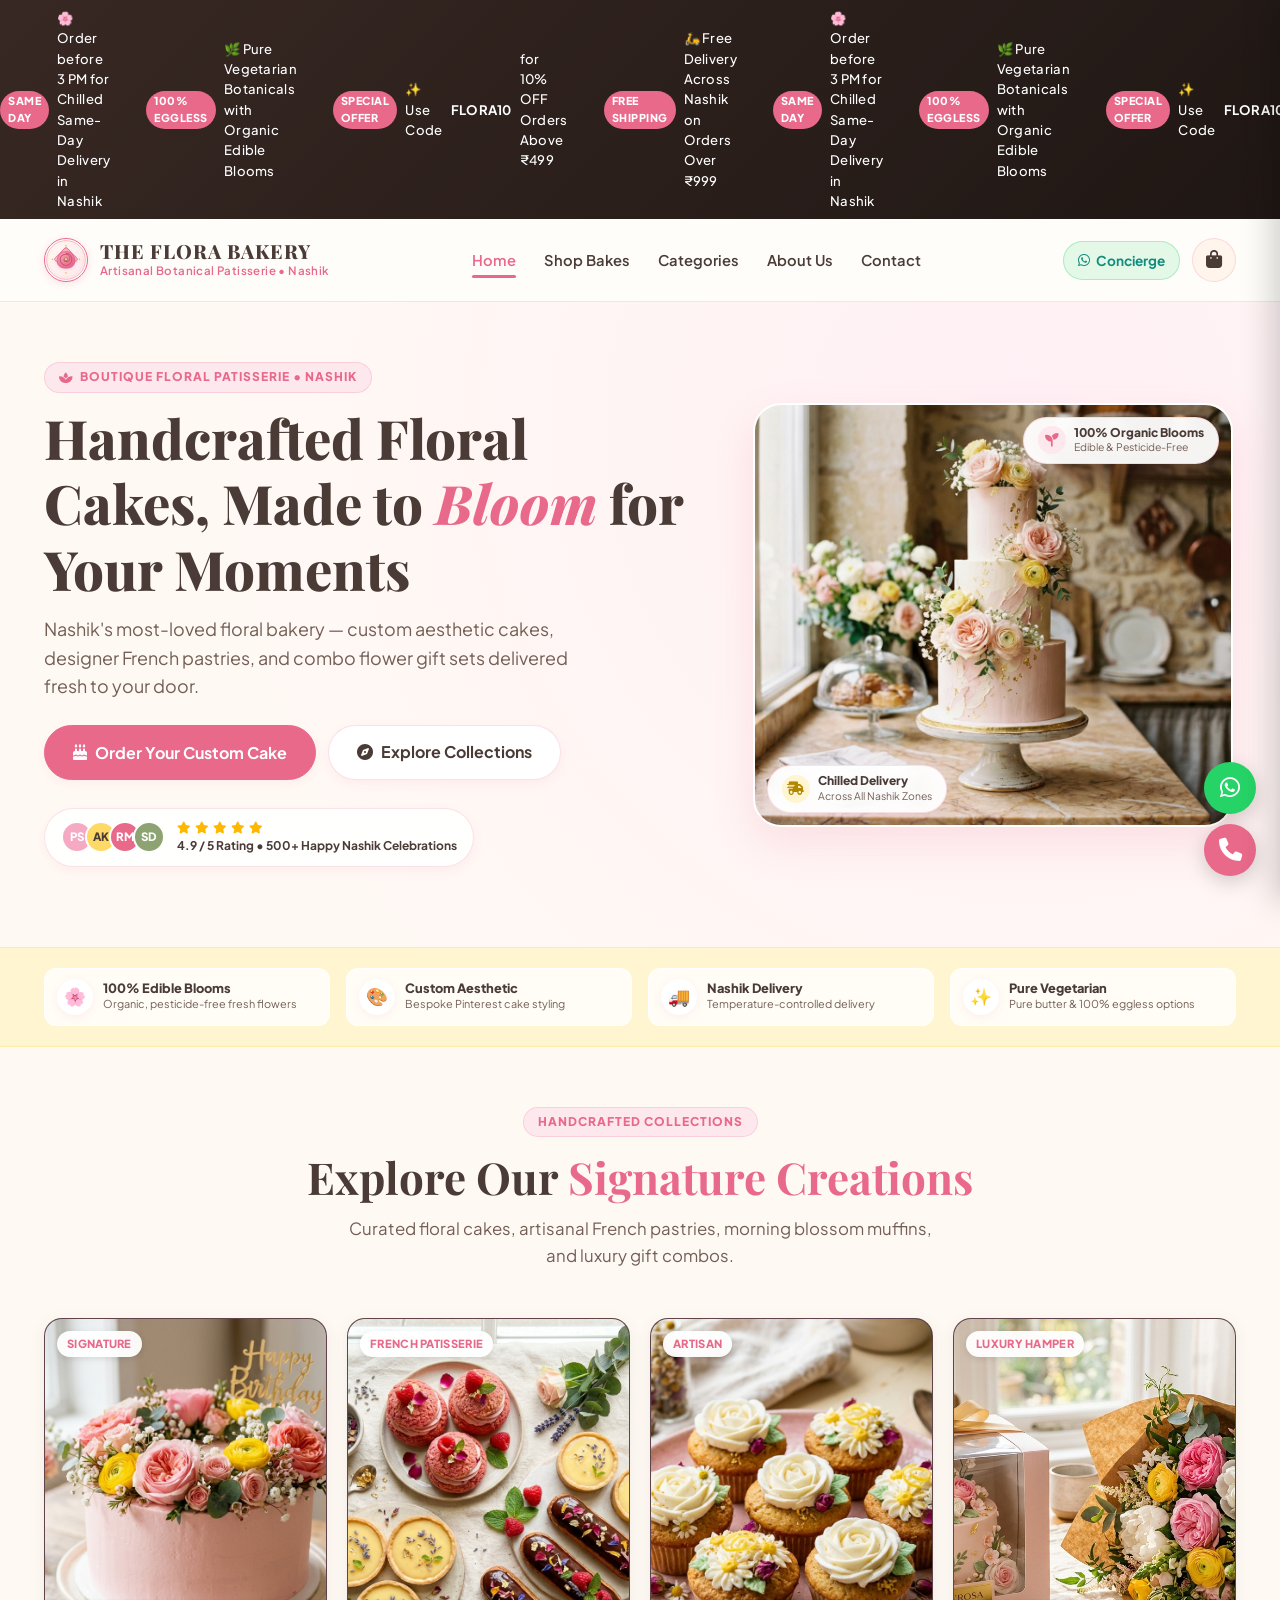
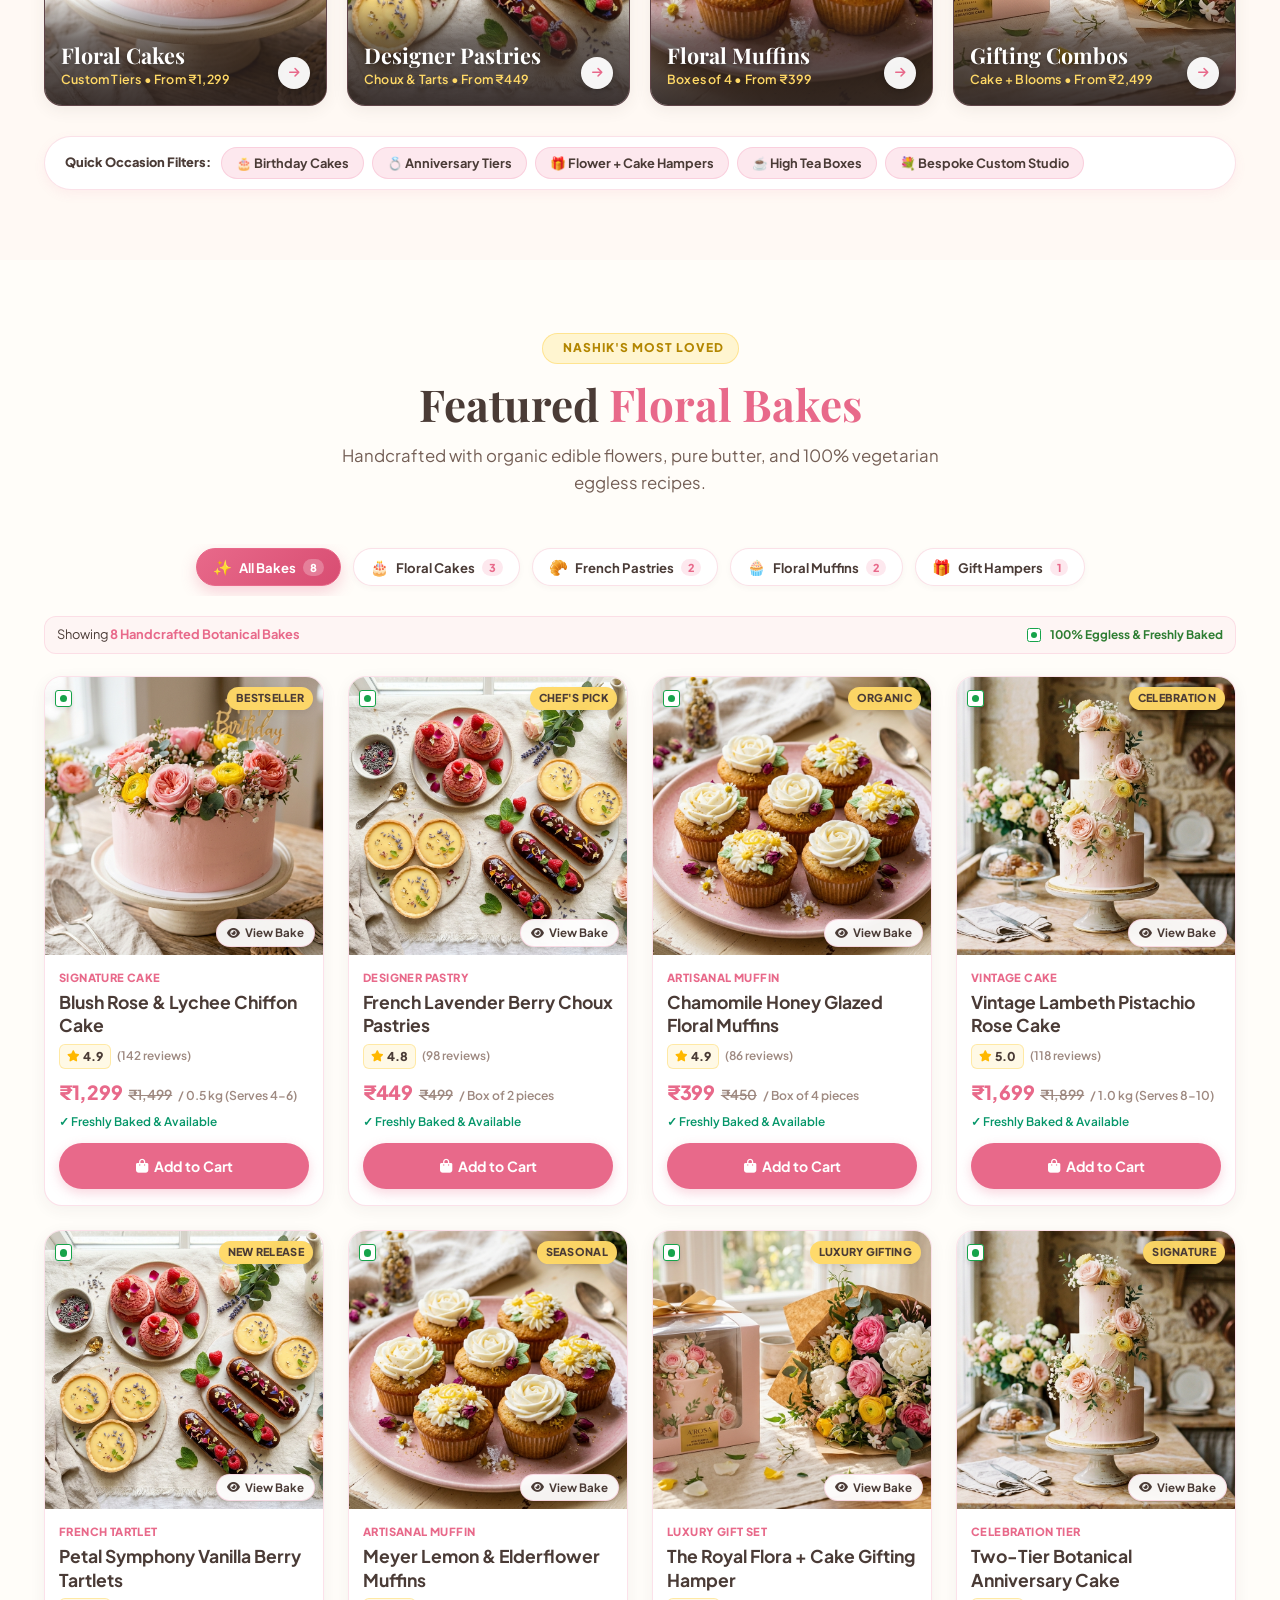
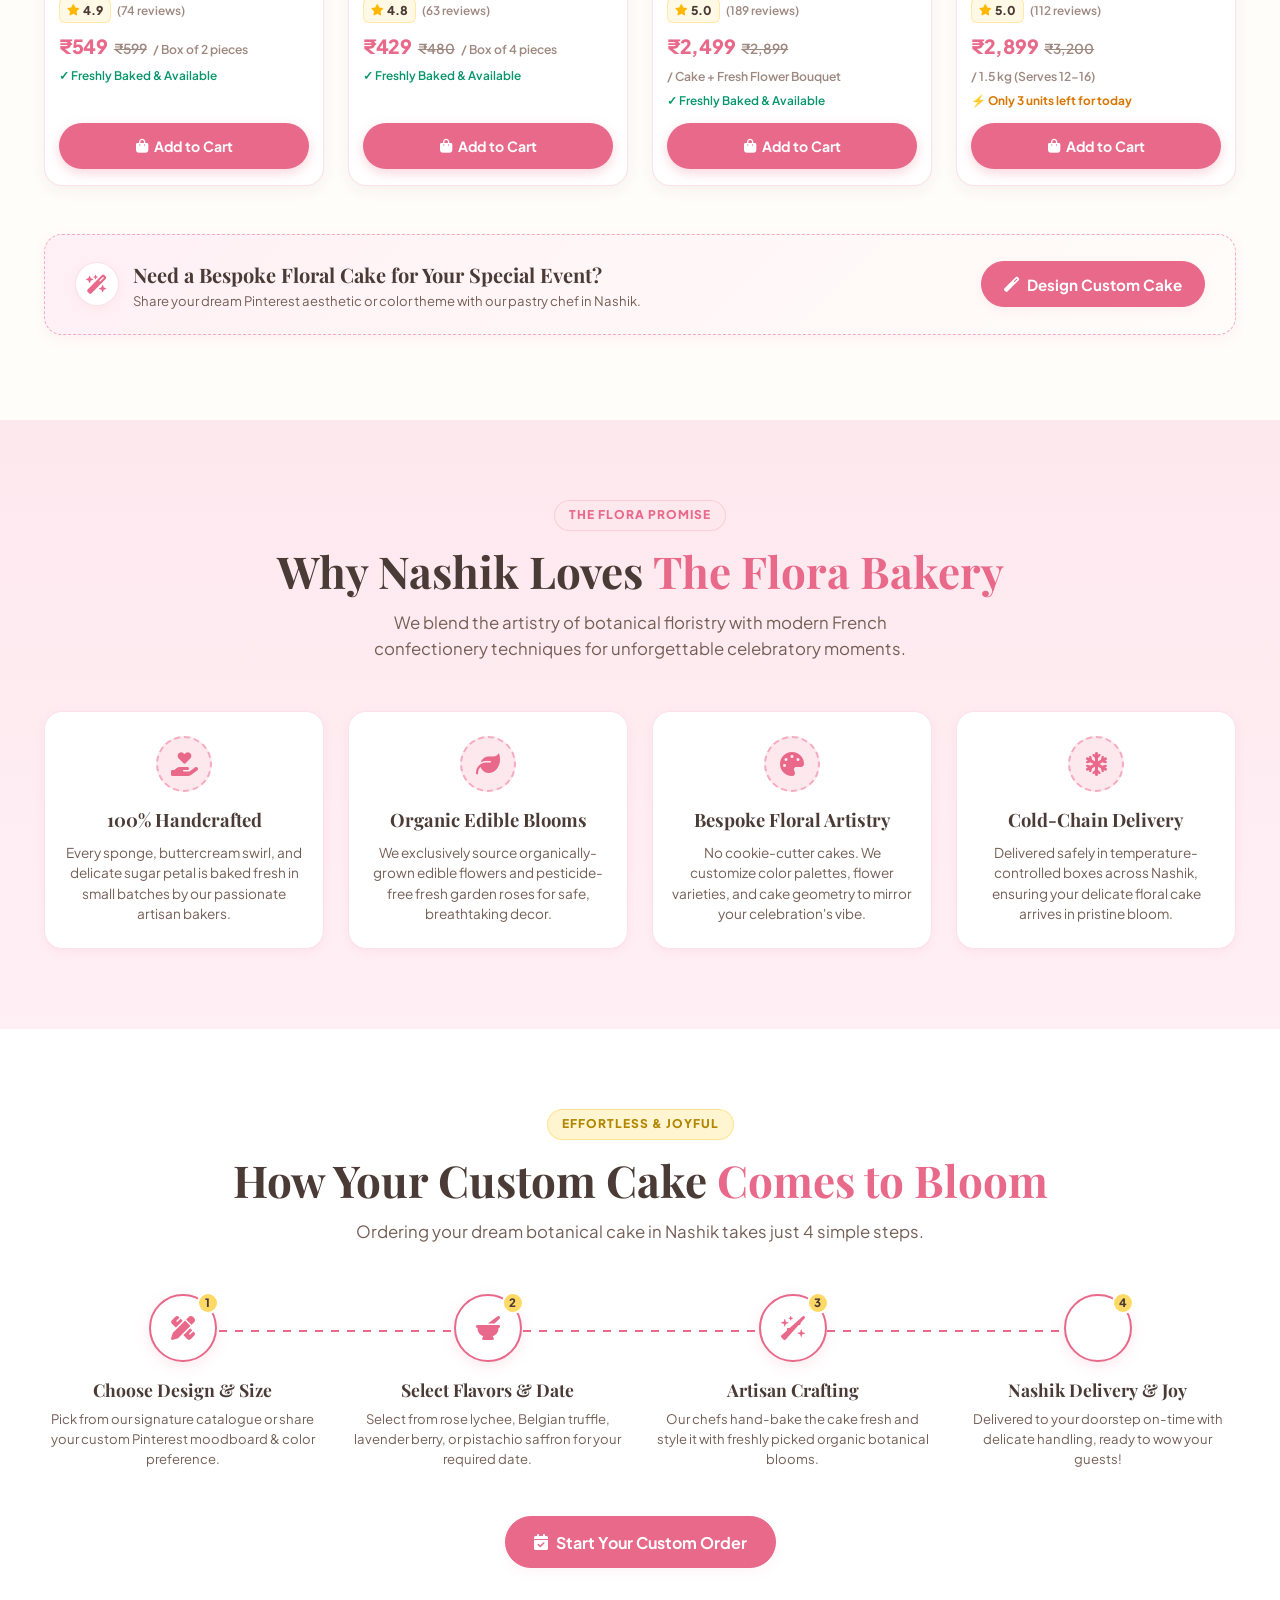
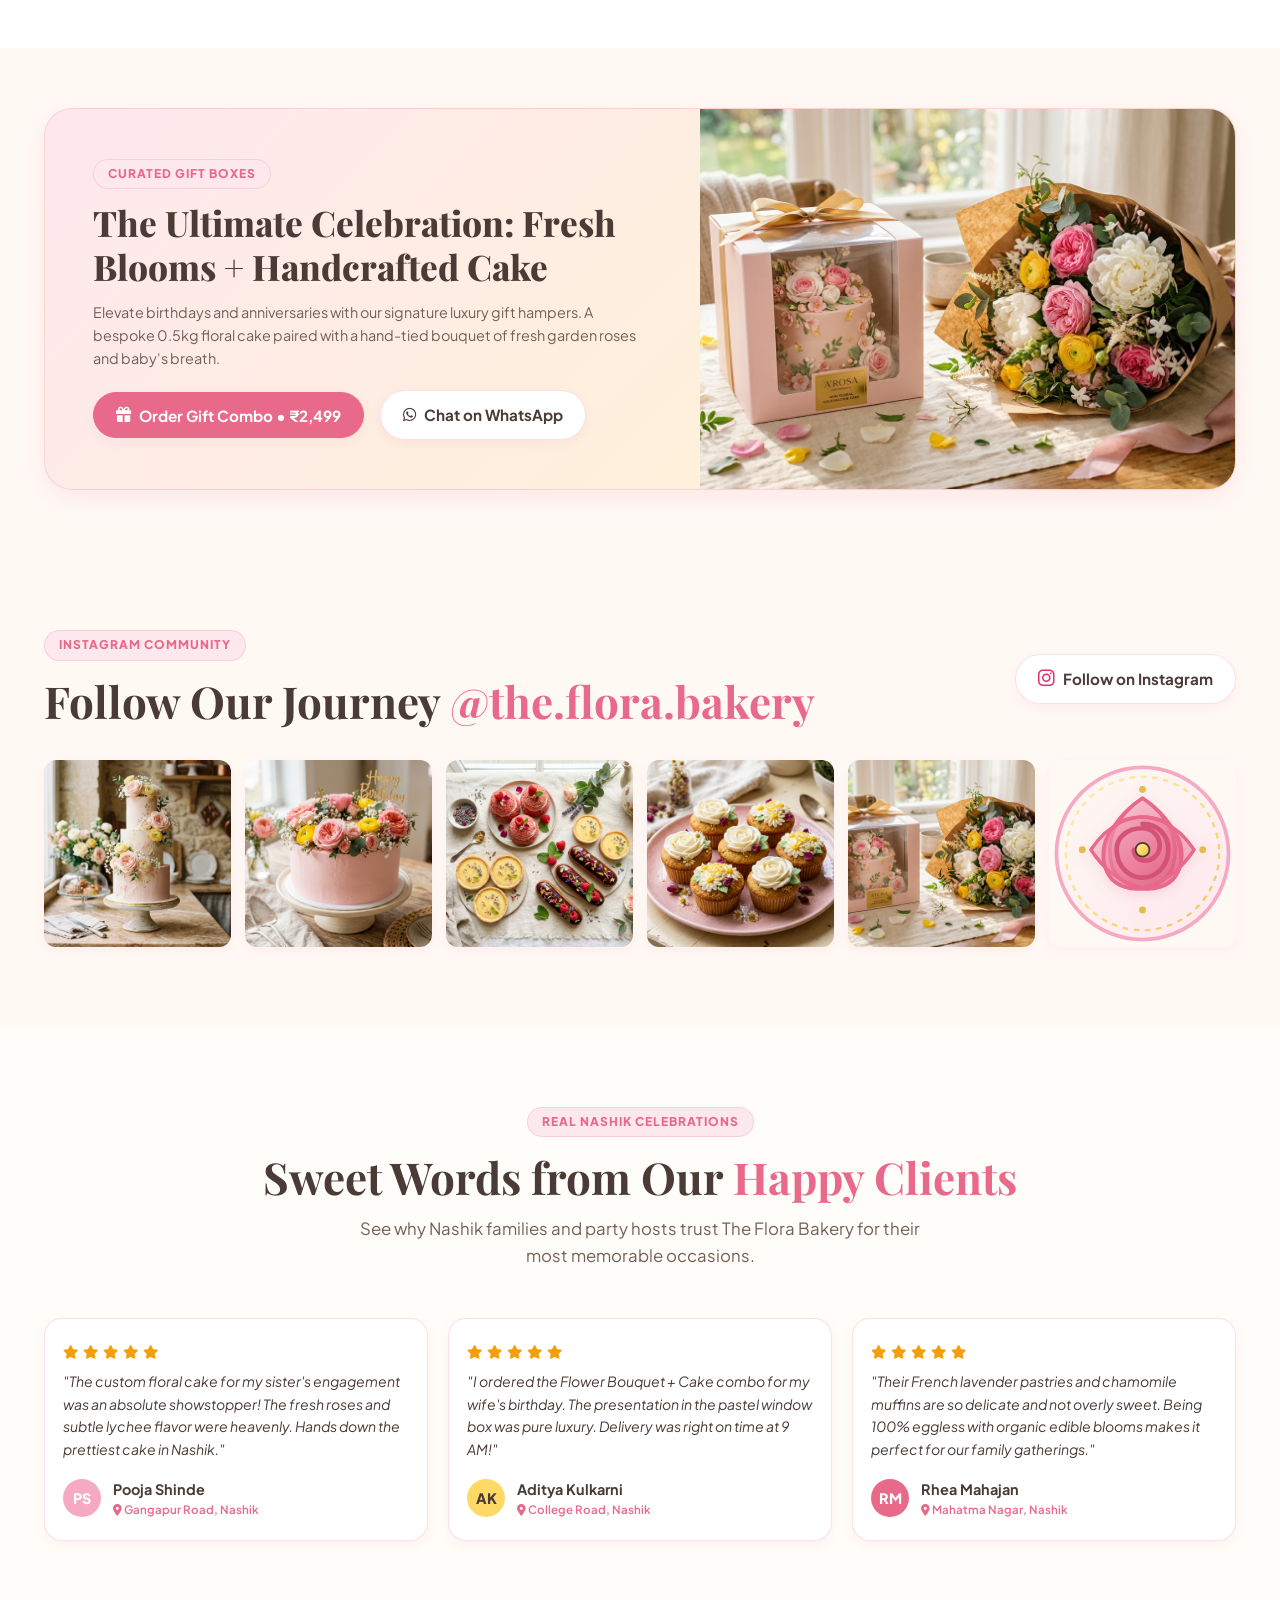
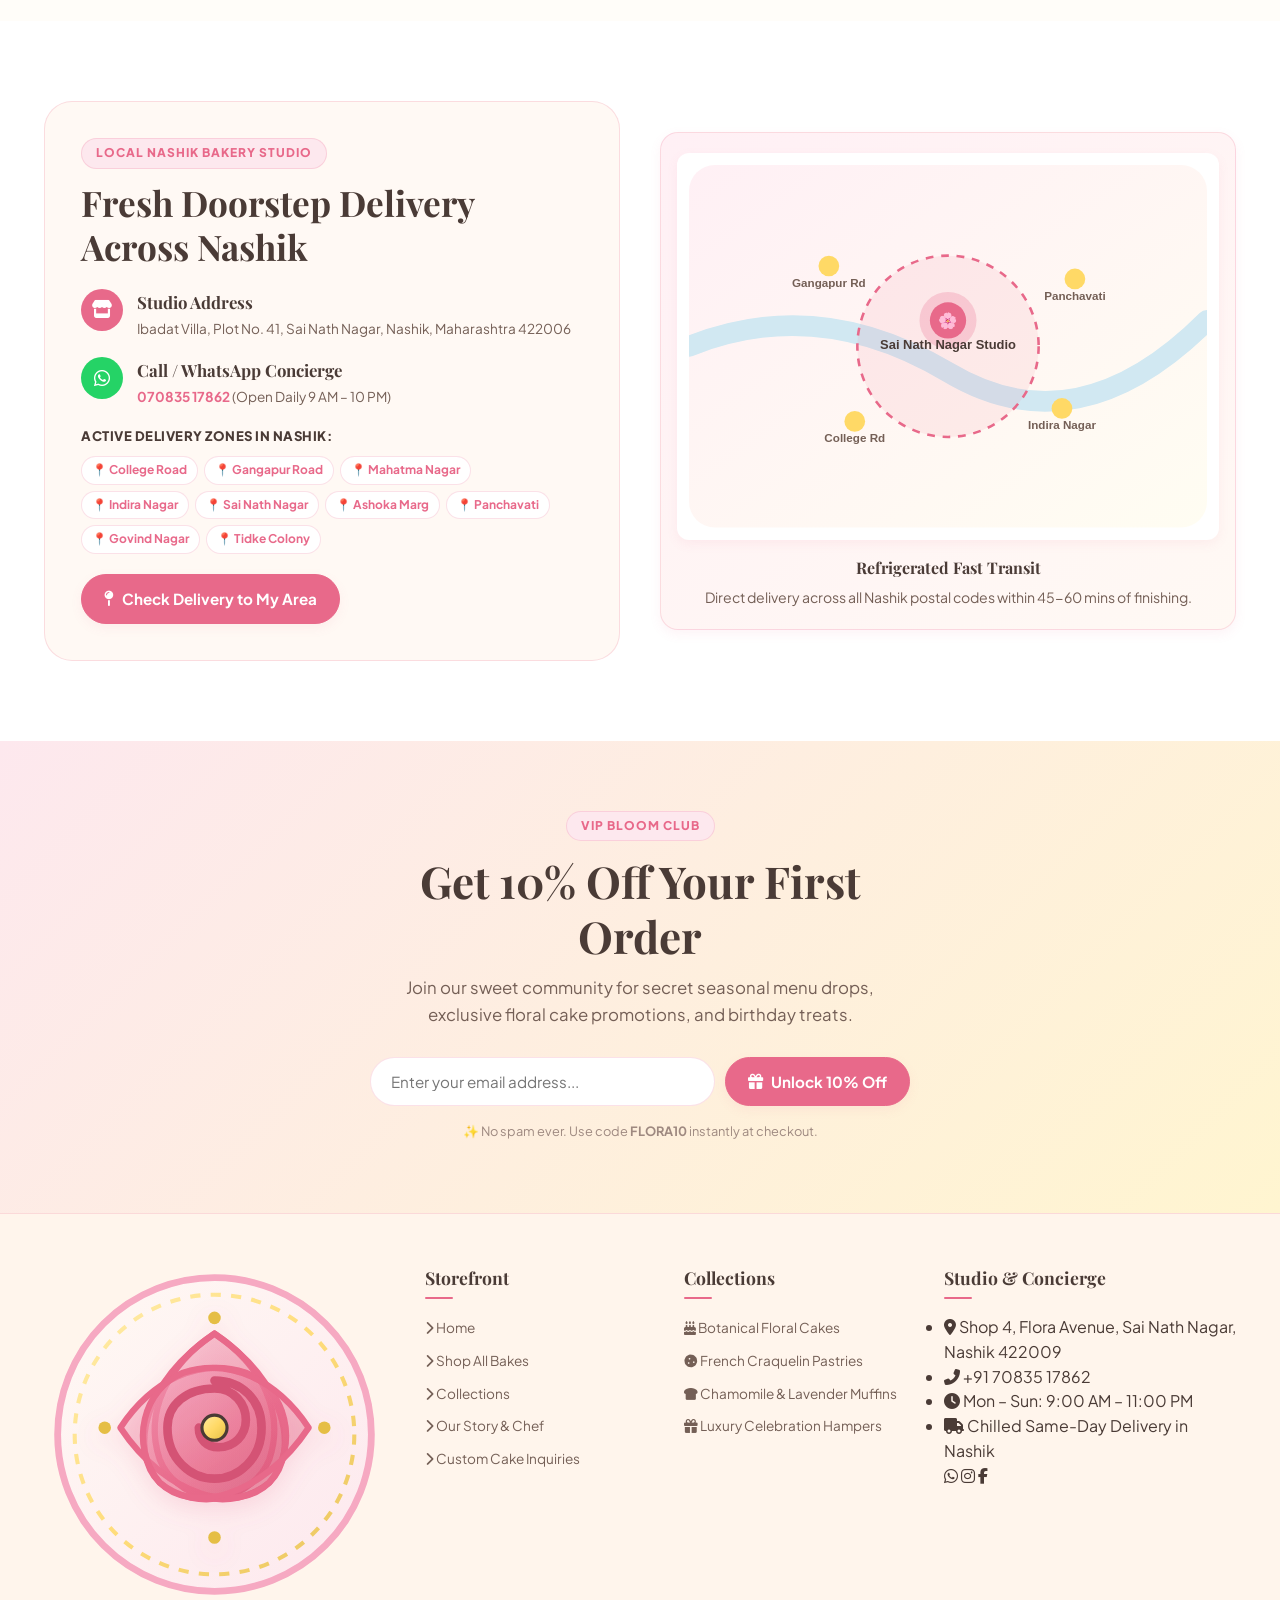
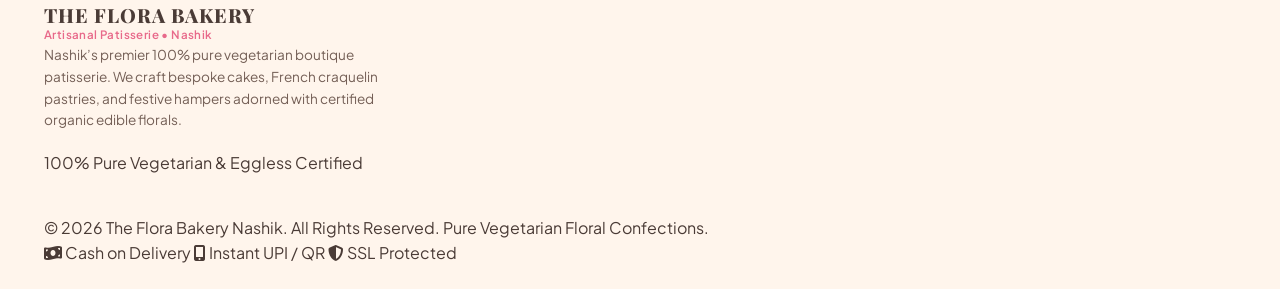
==== commit 73b00aa9: "feat: complete universal responsive layout, cart drawer synchronization, and clean design system acr" ====
--- a/index.html
+++ b/index.html
@@ -22,102 +22,11 @@
 </head>
 <body>
 
-  <!-- ==========================================================================
-       1. ANNOUNCEMENT BAR (SLIM, STRICTLY SINGLE-LINE)
-       ========================================================================== -->
-  <div class="announcement-bar" id="announcementBar">
-    <div class="announcement-item">
-      <span id="announcementText" class="announcement-text">
-        🌸 Free Delivery Above ₹999 across Nashik • Order 24 Hrs in Advance
-      </span>
-    </div>
-  </div>
-
-  <!-- ==========================================================================
-       2. STICKY NAVIGATION HEADER
-       ========================================================================== -->
-  <header class="site-header" id="siteHeader">
-    <div class="container">
-      <div class="header-inner">
-        
-        <!-- Brand Logo & Name -->
-        <a href="#hero" class="brand-logo-wrap" title="The Flora Bakery Nashik">
-          <img src="images/logo-icon.svg" alt="The Flora Bakery Logo" class="brand-logo-img">
-          <div class="brand-text-block">
-            <span class="brand-name">The Flora Bakery</span>
-            <span class="brand-tagline">Artisanal Patisserie & Blooms</span>
-          </div>
-        </a>
-
-        <!-- Desktop Navigation Menu -->
-        <nav>
-          <ul class="nav-menu" id="navMenu">
-            <li><a href="index.html" class="nav-link active">Home</a></li>
-            <li><a href="shop.html" class="nav-link">Shop Bakes</a></li>
-            <li><a href="categories.html" class="nav-link">Categories</a></li>
-            <li><a href="about.html" class="nav-link">About Us</a></li>
-            <li><a href="contact.html" class="nav-link">Contact</a></li>
-          </ul>
-        </nav>
-
-        <!-- Header Actions (Cart, Quick Custom CTA) -->
-        <div class="header-actions">
-          <button class="action-icon-btn" onclick="openCartDrawer()" title="View Shopping Cart" aria-label="Shopping Cart">
-            <i class="fas fa-shopping-bag"></i>
-            <span class="cart-count-badge" id="cartCountBadge">0</span>
-          </button>
-          
-          <button class="btn btn-primary btn-sm header-custom-cta" onclick="openCakeBuilderModal()">
-            <i class="fas fa-magic"></i> Order Custom Cake
-          </button>
-
-          <button class="mobile-menu-toggle" id="mobileMenuToggle" onclick="openMobileNav()" aria-label="Toggle navigation">
-            <i class="fas fa-bars"></i>
-          </button>
-        </div>
-
-      </div>
-    </div>
-  </header>
-
-  <!-- Mobile Slide Navigation Drawer -->
-  <div class="mobile-nav-drawer" id="mobileNavDrawer" onclick="closeMobileNav()">
-    <div class="mobile-nav-content" onclick="event.stopPropagation()">
-      <div class="mobile-drawer-header">
-        <div class="brand-logo-wrap">
-          <img src="images/logo-icon.svg" alt="The Flora Bakery Logo" class="brand-logo-img" style="width:38px; height:38px;">
-          <span class="brand-name" style="font-size:1.15rem;">The Flora Bakery</span>
-        </div>
-        <button class="cart-close-btn" onclick="closeMobileNav()" aria-label="Close menu">
-          <i class="fas fa-times"></i>
-        </button>
-      </div>
-
-      <ul class="mobile-nav-links">
-        <li><a href="index.html" class="mobile-nav-link active" onclick="closeMobileNav()"><span>🌸 Home</span> <i class="fas fa-chevron-right" style="font-size:0.8rem; color:var(--pink-blush);"></i></a></li>
-        <li><a href="shop.html" class="mobile-nav-link" onclick="closeMobileNav()"><span>🎂 Shop All Bakes</span> <i class="fas fa-chevron-right" style="font-size:0.8rem; color:var(--pink-blush);"></i></a></li>
-        <li><a href="categories.html" class="mobile-nav-link" onclick="closeMobileNav()"><span>✨ Explore Categories</span> <i class="fas fa-chevron-right" style="font-size:0.8rem; color:var(--pink-blush);"></i></a></li>
-        <li><a href="about.html" class="mobile-nav-link" onclick="closeMobileNav()"><span>🌿 About Our Bakery</span> <i class="fas fa-chevron-right" style="font-size:0.8rem; color:var(--pink-blush);"></i></a></li>
-        <li><a href="contact.html" class="mobile-nav-link" onclick="closeMobileNav()"><span>💌 Contact & Studio</span> <i class="fas fa-chevron-right" style="font-size:0.8rem; color:var(--pink-blush);"></i></a></li>
-      </ul>
-
-      <div style="margin-bottom: 20px;">
-        <button class="btn btn-primary" style="width: 100%;" onclick="closeMobileNav(); openCakeBuilderModal();">
-          <i class="fas fa-magic"></i> Order Custom Cake
-        </button>
-      </div>
-
-      <div class="mobile-drawer-contact">
-        <p style="margin-bottom:6px;"><strong>Bakery Studio:</strong> Sai Nath Nagar, Nashik</p>
-        <p style="margin-bottom:12px;"><strong>Direct Call / WhatsApp:</strong> <a href="tel:07083517862" style="color:var(--rose-deep); font-weight:700;">070835 17862</a></p>
-        <div class="social-links">
-          <a href="https://www.instagram.com/the.flora.bakery" target="_blank" rel="noopener noreferrer" class="social-btn"><i class="fab fa-instagram"></i></a>
-          <a href="https://wa.me/917083517862" target="_blank" rel="noopener noreferrer" class="social-btn"><i class="fab fa-whatsapp"></i></a>
-          <a href="tel:07083517862" class="social-btn"><i class="fas fa-phone"></i></a>
-        </div>
-      </div>
-    </div>
-  </div>
+  <!-- Universal Header Root -->
+  <div id="siteHeaderRoot"></div>
+
+  <!-- Universal Mobile Navigation Drawer Root -->
+  <div id="mobileDrawerRoot"></div>
 
   <main>
     <!-- ==========================================================================
@@ -875,173 +784,11 @@
     </section>
   </main>
 
-  <!-- ==========================================================================
-       14. WARM CREAM FOOTER
-       ========================================================================== -->
-  <footer class="site-footer">
-    <div class="container">
-      <div class="footer-grid">
-        
-        <!-- Brand Column -->
-        <div class="footer-col footer-brand">
-          <a href="#hero" class="brand-logo-wrap">
-            <img src="images/logo-icon.svg" alt="The Flora Bakery Logo" class="brand-logo-img">
-            <div class="brand-text-block">
-              <span class="brand-name">The Flora Bakery</span>
-              <span class="brand-tagline">Artisanal Patisserie & Blooms</span>
-            </div>
-          </a>
-          <p class="footer-desc">
-            Nashik's premier handcrafted floral bakery. Dedicated to crafting memorable celebrations with fresh organic edible blooms, 100% vegetarian bakes, and artistic French pastries.
-          </p>
-          <div class="social-links">
-            <a href="https://www.instagram.com/the.flora.bakery" target="_blank" rel="noopener noreferrer" class="social-btn" title="Instagram">
-              <i class="fab fa-instagram"></i>
-            </a>
-            <a href="https://wa.me/917083517862" target="_blank" rel="noopener noreferrer" class="social-btn" title="WhatsApp">
-              <i class="fab fa-whatsapp"></i>
-            </a>
-            <a href="tel:07083517862" class="social-btn" title="Call Us">
-              <i class="fas fa-phone"></i>
-            </a>
-          </div>
-        </div>
-
-        <!-- Quick Links -->
-        <div class="footer-col">
-          <h4>Navigation</h4>
-          <ul class="footer-links">
-            <li><a href="index.html">Home</a></li>
-            <li><a href="shop.html">Shop All Bakes</a></li>
-            <li><a href="categories.html">Categories</a></li>
-            <li><a href="about.html">About Our Bakery</a></li>
-            <li><a href="contact.html">Contact & Studio</a></li>
-          </ul>
-        </div>
-
-        <!-- Collections -->
-        <div class="footer-col">
-          <h4>Collections</h4>
-          <ul class="footer-links">
-            <li><a href="shop.html?category=cakes">Floral Celebration Cakes</a></li>
-            <li><a href="shop.html?category=pastries">French Craquelin Choux</a></li>
-            <li><a href="shop.html?category=muffins">Chamomile Muffins</a></li>
-            <li><a href="shop.html?category=combos">Luxury Flower Hampers</a></li>
-            <li><a href="shop.html?category=breads">Artisanal Breads</a></li>
-          </ul>
-        </div>
-
-        <!-- Studio & Contact Info -->
-        <div class="footer-col">
-          <h4>Bakery Studio</h4>
-          <div class="contact-info-list">
-            <div class="contact-item">
-              <i class="fas fa-map-marker-alt"></i>
-              <span>Sai Nath Nagar, Nashik, Maharashtra 422009</span>
-            </div>
-            <div class="contact-item">
-              <i class="fas fa-phone-alt"></i>
-              <a href="tel:07083517862" style="font-weight:700; color:var(--rose-deep);">+91 70835 17862</a>
-            </div>
-            <div class="contact-item">
-              <i class="fas fa-clock"></i>
-              <span>Daily: 8:00 AM – 10:00 PM</span>
-            </div>
-            <div class="contact-item">
-              <i class="fas fa-shield-heart"></i>
-              <span>100% Pure Vegetarian / Eggless Kitchen</span>
-            </div>
-          </div>
-        </div>
-
-      </div>
-
-      <!-- Bottom Bar -->
-      <div class="footer-bottom">
-        <div>
-          © 2026 The Flora Bakery, Nashik. All Rights Reserved. 100% Pure Vegetarian Certified.
-        </div>
-        <div style="display:flex; gap:16px; align-items:center;">
-          <span>Chilled Same-Day Delivery Across Nashik • Cash on Delivery</span>
-        </div>
-      </div>
-
-    </div>
-  </footer>
-
-  <!-- ==========================================================================
-       CART SLIDE-OUT DRAWER
-       ========================================================================== -->
-  <div class="cart-drawer-overlay" id="cartDrawerOverlay" onclick="closeCartDrawer()">
-    <div class="cart-drawer" onclick="event.stopPropagation()">
-      
-      <div class="cart-header">
-        <h3><i class="fas fa-shopping-bag" style="color:var(--rose-deep); margin-right:8px;"></i> Your Sweet Cart</h3>
-        <button class="cart-close-btn" onclick="closeCartDrawer()" aria-label="Close cart">
-          <i class="fas fa-times"></i>
-        </button>
-      </div>
-
-      <!-- Free Shipping Tracker to ₹999 -->
-      <div class="cart-free-shipping-bar">
-        <div id="freeShippingText">Add <strong>₹0</strong> more for <strong>FREE Delivery</strong> in Nashik</div>
-        <div class="progress-track">
-          <div class="progress-fill" id="freeShippingFill"></div>
-        </div>
-      </div>
-
-      <!-- Cart Items List Container -->
-      <div class="cart-items-body" id="cartItemsBody">
-        <!-- Dynamically rendered by app.js -->
-      </div>
-
-      <!-- Dynamic Upsell Recommendations Container -->
-      <div class="cart-upsell-container" id="cartUpsellSection" style="display:none; padding:12px 16px; background:#FFF9F9; border-top:1px dashed var(--pink-blush);">
-        <div class="upsell-heading-row" style="display:flex; justify-content:space-between; align-items:center; margin-bottom:10px;">
-          <span class="upsell-title" style="font-size:0.85rem; font-weight:700; color:var(--text-cocoa);"><i class="fas fa-sparkles" style="color:var(--rose-deep);"></i> Complete Your Celebration</span>
-          <span class="upsell-badge" style="font-size:0.75rem; background:var(--pink-blush); color:var(--rose-deep); padding:2px 8px; border-radius:12px; font-weight:600;">Popular</span>
-        </div>
-        <div class="upsell-items-track" id="cartUpsellItems" style="display:flex; gap:10px; overflow-x:auto; padding-bottom:6px;">
-          <!-- Upsells dynamically injected by JS -->
-        </div>
-      </div>
-
-      <!-- Promo Code & Totals -->
-      <div class="cart-footer" id="cartDrawerFooter">
-        
-        <div style="display:flex; gap:8px; margin-bottom:14px;">
-          <input type="text" id="cartPromoInput" placeholder="Promo code (e.g. FLORA10)" style="flex-grow:1; padding:10px 14px; border:1px solid var(--border-light); border-radius:var(--radius-sm); text-transform:uppercase; font-size:0.85rem;">
-          <button class="btn btn-secondary btn-sm" onclick="applyPromoCode()">Apply</button>
-        </div>
-
-        <div style="display:flex; justify-content:space-between; font-size:0.9rem; color:var(--text-secondary); margin-bottom:6px;">
-          <span>Subtotal:</span>
-          <span id="cartSubtotal">₹0</span>
-        </div>
-
-        <div style="display:flex; justify-content:space-between; font-size:0.9rem; color:var(--text-secondary); margin-bottom:6px;">
-          <span>Delivery (Nashik):</span>
-          <span id="cartDeliveryVal">₹99</span>
-        </div>
-
-        <div class="cart-total-row">
-          <span>Estimated Total:</span>
-          <span id="cartGrandTotal" style="color:var(--rose-deep);">₹0</span>
-        </div>
-
-        <a href="checkout.html" class="btn btn-primary btn-checkout-site" style="width:100%; margin-bottom:10px; font-size:1rem; font-weight:700; text-align:center; display:flex; align-items:center; justify-content:center; gap:8px; text-decoration:none;">
-          <span>Proceed to Dedicated Checkout</span> <i class="fas fa-arrow-right"></i>
-        </a>
-
-        <div style="display:flex; justify-content:center; gap:16px; font-size:0.78rem; color:var(--text-muted);">
-          <span><i class="fas fa-truck" style="color:var(--rose-deep);"></i> Chilled Delivery</span>
-          <span><i class="fas fa-hand-holding-usd" style="color:#059669;"></i> Cash on Delivery</span>
-        </div>
-
-      </div>
-
-    </div>
-  </div>
+  <!-- Universal Slide-Out Cart Drawer Root -->
+  <div id="cartDrawerRoot"></div>
+
+  <!-- Universal Footer Root -->
+  <div id="siteFooterRoot"></div>
 
   <!-- ==========================================================================
        CUSTOM CAKE BUILDER MODAL
@@ -1491,6 +1238,7 @@
 
   <!-- Javascript Layer -->
   <script src="js/store-data.js"></script>
+  <script src="js/site-layout.js"></script>
   <script src="js/app.js"></script>
 </body>
 </html>
--- a/css/styles.css
+++ b/css/styles.css
@@ -253,336 +253,7 @@
   transform: translateY(-2px);
 }
 
-/* ==========================================================================
-   1. ANNOUNCEMENT BAR (SLIM, STRICTLY SINGLE-LINE)
-   ========================================================================== */
-
-.announcement-bar {
-  background: linear-gradient(90deg, #FDE8EE 0%, #FFF5D0 100%);
-  color: var(--text-cocoa);
-  height: 34px;
-  display: flex;
-  align-items: center;
-  justify-content: center;
-  padding: 0 12px;
-  border-bottom: 1px solid rgba(246, 169, 194, 0.35);
-  overflow: hidden;
-  position: relative;
-  z-index: 1001;
-}
-
-.announcement-item {
-  display: flex;
-  align-items: center;
-  justify-content: center;
-  white-space: nowrap;
-  overflow: hidden;
-  text-overflow: ellipsis;
-  max-width: 100%;
-  width: 100%;
-  text-align: center;
-}
-
-.announcement-text {
-  font-size: clamp(0.70rem, 2.3vw, 0.78rem);
-  font-weight: 700;
-  letter-spacing: 0.15px;
-  white-space: nowrap;
-  overflow: hidden;
-  text-overflow: ellipsis;
-  display: block;
-}
-
-/* ==========================================================================
-   2. STICKY NAVIGATION HEADER
-   ========================================================================== */
-
-.site-header {
-  position: sticky;
-  top: 0;
-  left: 0;
-  width: 100%;
-  background: rgba(255, 249, 244, 0.95);
-  backdrop-filter: blur(12px);
-  -webkit-backdrop-filter: blur(12px);
-  border-bottom: 1px solid var(--border-light);
-  z-index: 1000;
-  transition: var(--transition-smooth);
-}
-
-.site-header.scrolled {
-  background: rgba(255, 255, 255, 0.98);
-  box-shadow: var(--shadow-sm);
-}
-
-.header-inner {
-  display: flex;
-  align-items: center;
-  justify-content: space-between;
-  height: 64px;
-}
-
-@media (min-width: 768px) {
-  .header-inner {
-    height: 72px;
-  }
-}
-
-.brand-logo-wrap {
-  display: flex;
-  align-items: center;
-  gap: 10px;
-  text-decoration: none;
-  flex-shrink: 0;
-}
-
-.brand-logo-img {
-  width: 44px;
-  height: 44px;
-  border-radius: 50%;
-  object-fit: contain;
-  transition: transform 0.4s ease;
-  filter: drop-shadow(0 3px 8px rgba(232, 105, 138, 0.2));
-}
-
-@media (min-width: 768px) {
-  .brand-logo-img {
-    width: 50px;
-    height: 50px;
-  }
-}
-
-.brand-text-block {
-  display: flex;
-  flex-direction: column;
-}
-
-.brand-name {
-  font-family: var(--font-serif);
-  font-size: 1.15rem;
-  font-weight: 800;
-  color: var(--text-cocoa);
-  line-height: 1.1;
-  letter-spacing: -0.3px;
-}
-
-@media (min-width: 768px) {
-  .brand-name {
-    font-size: 1.35rem;
-  }
-}
-
-.brand-tagline {
-  font-size: 0.65rem;
-  color: var(--rose-deep);
-  font-weight: 700;
-  letter-spacing: 0.5px;
-  text-transform: uppercase;
-}
-
-/* Desktop Nav Menu */
-.nav-menu {
-  display: none;
-  list-style: none;
-}
-
-@media (min-width: 1024px) {
-  .nav-menu {
-    display: flex;
-    align-items: center;
-    gap: 24px;
-  }
-
-  .nav-link {
-    font-size: 0.9rem;
-    font-weight: 600;
-    color: var(--text-cocoa);
-    position: relative;
-    padding: 6px 0;
-  }
-
-  .nav-link:hover, .nav-link.active {
-    color: var(--rose-deep);
-  }
-
-  .nav-link::after {
-    content: '';
-    position: absolute;
-    bottom: 0;
-    left: 0;
-    width: 0;
-    height: 2px;
-    background: var(--rose-deep);
-    border-radius: 2px;
-    transition: width 0.3s ease;
-  }
-
-  .nav-link:hover::after {
-    width: 100%;
-  }
-}
-
-/* Header Actions */
-.header-actions {
-  display: flex;
-  align-items: center;
-  gap: 10px;
-}
-
-@media (min-width: 768px) {
-  .header-actions {
-    gap: 14px;
-  }
-}
-
-.action-icon-btn {
-  width: 40px;
-  height: 40px;
-  border-radius: 50%;
-  background: var(--bg-white);
-  border: 1px solid var(--border-light);
-  display: flex;
-  align-items: center;
-  justify-content: center;
-  color: var(--text-cocoa);
-  font-size: 1rem;
-  position: relative;
-  transition: var(--transition-smooth);
-}
-
-.action-icon-btn:hover, .action-icon-btn:active {
-  background: var(--pink-soft);
-  color: var(--rose-deep);
-}
-
-.cart-count-badge {
-  position: absolute;
-  top: -3px;
-  right: -3px;
-  background: var(--rose-deep);
-  color: #FFFFFF;
-  font-size: 0.68rem;
-  font-weight: 800;
-  width: 18px;
-  height: 18px;
-  border-radius: 50%;
-  display: flex;
-  align-items: center;
-  justify-content: center;
-  border: 2px solid #FFFFFF;
-}
-
-.header-custom-cta {
-  display: none;
-}
-
-@media (min-width: 640px) {
-  .header-custom-cta {
-    display: inline-flex;
-  }
-}
-
-.mobile-menu-toggle {
-  display: flex;
-  align-items: center;
-  justify-content: center;
-  width: 40px;
-  height: 40px;
-  border-radius: var(--radius-sm);
-  background: var(--pink-soft);
-  color: var(--rose-deep);
-  font-size: 1.2rem;
-  border: 1px solid var(--border-light);
-}
-
-@media (min-width: 1024px) {
-  .mobile-menu-toggle {
-    display: none;
-  }
-}
-
-/* Mobile Drawer Menu */
-.mobile-nav-drawer {
-  position: fixed;
-  top: 0;
-  left: 0;
-  width: 100%;
-  height: 100%;
-  background: rgba(74, 59, 54, 0.4);
-  backdrop-filter: blur(8px);
-  -webkit-backdrop-filter: blur(8px);
-  z-index: 2500;
-  opacity: 0;
-  visibility: hidden;
-  transition: var(--transition-smooth);
-}
-
-.mobile-nav-drawer.active {
-  opacity: 1;
-  visibility: visible;
-}
-
-.mobile-nav-content {
-  position: absolute;
-  top: 0;
-  right: 0;
-  width: 85%;
-  max-width: 320px;
-  height: 100%;
-  background: #FFFFFF;
-  padding: 24px;
-  display: flex;
-  flex-direction: column;
-  box-shadow: -8px 0 30px rgba(74, 59, 54, 0.2);
-  transform: translateX(100%);
-  transition: transform 0.35s cubic-bezier(0.25, 0.8, 0.25, 1);
-  overflow-y: auto;
-}
-
-.mobile-nav-drawer.active .mobile-nav-content {
-  transform: translateX(0);
-}
-
-.mobile-drawer-header {
-  display: flex;
-  align-items: center;
-  justify-content: space-between;
-  padding-bottom: 16px;
-  border-bottom: 1px solid var(--border-light);
-  margin-bottom: 20px;
-}
-
-.mobile-nav-links {
-  list-style: none;
-  display: flex;
-  flex-direction: column;
-  gap: 16px;
-  margin-bottom: 28px;
-}
-
-.mobile-nav-link {
-  font-size: 1.05rem;
-  font-weight: 700;
-  color: var(--text-cocoa);
-  display: flex;
-  align-items: center;
-  justify-content: space-between;
-  padding: 8px 0;
-  border-bottom: 1px dashed var(--border-subtle);
-}
-
-.mobile-nav-link:hover, .mobile-nav-link:active {
-  color: var(--rose-deep);
-  padding-left: 6px;
-}
-
-.mobile-drawer-contact {
-  margin-top: auto;
-  padding-top: 20px;
-  border-top: 1px solid var(--border-light);
-  font-size: 0.85rem;
-  color: var(--text-secondary);
-}
+/* (Universal layout, header, drawer, and footer styles are located in Section 15: Universal Storefront Layout) */
 
 /* ==========================================================================
    3. HERO SECTION (MOBILE-FIRST HIGH-CONVERTING)
@@ -3753,8 +3424,9 @@
 }
 
 .pdp-title {
-  font-family: var(--font-serif);
-  font-size: 1.9rem;
+  font-family: var(--font-sans) !important;
+  font-weight: 700;
+  font-size: 1.85rem;
   color: var(--text-cocoa);
   line-height: 1.25;
   margin: 0 0 12px;
@@ -4940,4 +4612,1165 @@
   background: #1EBE5D;
 }
 
-
+/* ==========================================================================
+   UNIVERSAL STOREFRONT LAYOUT & COMPONENTS (V3.0)
+   ========================================================================== */
+
+/* Universal Announcement Bar */
+.announcement-bar {
+  background: linear-gradient(135deg, #382823 0%, #1F1714 100%);
+  color: #FFFFFF;
+  padding: 8px 0;
+  font-size: 0.8rem;
+  font-weight: 500;
+  overflow: hidden;
+  position: relative;
+  z-index: 1010;
+}
+
+.announcement-wrapper {
+  display: flex;
+  overflow: hidden;
+  white-space: nowrap;
+  width: 100%;
+}
+
+.announcement-track {
+  display: inline-flex;
+  gap: 36px;
+  animation: tickerScroll 28s linear infinite;
+}
+
+.announcement-track:hover {
+  animation-play-state: paused;
+}
+
+@keyframes tickerScroll {
+  0% { transform: translateX(0); }
+  100% { transform: translateX(-50%); }
+}
+
+.announcement-item {
+  display: inline-flex;
+  align-items: center;
+  gap: 8px;
+  font-size: 0.82rem;
+  letter-spacing: 0.3px;
+}
+
+.announcement-item .badge-pill {
+  background: var(--rose-deep);
+  color: #FFFFFF;
+  padding: 2px 8px;
+  border-radius: var(--radius-pill);
+  font-size: 0.68rem;
+  font-weight: 800;
+  letter-spacing: 0.5px;
+}
+
+/* Universal Sticky Header */
+.site-header {
+  position: sticky;
+  top: 0;
+  left: 0;
+  width: 100%;
+  background: rgba(255, 253, 250, 0.96);
+  backdrop-filter: blur(12px);
+  -webkit-backdrop-filter: blur(12px);
+  border-bottom: 1px solid var(--border-light);
+  z-index: 1000;
+  transition: all 0.3s ease;
+}
+
+.site-header.scrolled {
+  box-shadow: 0 4px 20px rgba(45, 36, 33, 0.08);
+  background: rgba(255, 253, 250, 0.98);
+}
+
+.header-inner {
+  display: flex;
+  align-items: center;
+  justify-content: space-between;
+  height: 74px;
+  padding: 0 16px;
+}
+
+@media (min-width: 1024px) {
+  .header-inner {
+    height: 82px;
+    padding: 0 24px;
+  }
+}
+
+.brand-logo-wrap {
+  display: flex;
+  align-items: center;
+  gap: 12px;
+  text-decoration: none;
+}
+
+.brand-logo-img {
+  width: 44px;
+  height: 44px;
+  border-radius: 50%;
+  object-fit: cover;
+  border: 1.5px solid var(--rose-deep);
+  box-shadow: 0 2px 8px rgba(232, 105, 138, 0.2);
+}
+
+.brand-text-block {
+  display: flex;
+  flex-direction: column;
+}
+
+.brand-name {
+  font-family: var(--font-serif);
+  font-size: 1.22rem;
+  font-weight: 800;
+  letter-spacing: 1px;
+  color: var(--text-cocoa);
+  line-height: 1.1;
+}
+
+.brand-tagline {
+  font-size: 0.72rem;
+  color: var(--rose-deep);
+  font-weight: 600;
+  letter-spacing: 0.4px;
+}
+
+/* Universal Desktop Nav Menu */
+.nav-menu {
+  display: none;
+  align-items: center;
+  gap: 28px;
+}
+
+@media (min-width: 1024px) {
+  .nav-menu {
+    display: flex;
+  }
+}
+
+.nav-link {
+  font-size: 0.92rem;
+  font-weight: 600;
+  color: var(--text-cocoa);
+  text-decoration: none;
+  position: relative;
+  padding: 6px 0;
+  transition: color 0.2s ease;
+}
+
+.nav-link:hover, .nav-link.active {
+  color: var(--rose-deep);
+}
+
+.nav-link.active::after {
+  content: '';
+  position: absolute;
+  bottom: 0;
+  left: 0;
+  width: 100%;
+  height: 2.5px;
+  background: var(--rose-deep);
+  border-radius: 2px;
+}
+
+/* Header Actions */
+.header-actions {
+  display: flex;
+  align-items: center;
+  gap: 12px;
+}
+
+.mobile-menu-toggle {
+  background: transparent;
+  border: none;
+  font-size: 1.35rem;
+  color: var(--text-cocoa);
+  cursor: pointer;
+  padding: 8px;
+  display: flex;
+  align-items: center;
+  justify-content: center;
+}
+
+@media (min-width: 1024px) {
+  .mobile-menu-toggle {
+    display: none;
+  }
+}
+
+.concierge-link-btn {
+  display: none;
+  align-items: center;
+  gap: 6px;
+  background: rgba(37, 211, 102, 0.12);
+  color: #128C7E;
+  border: 1px solid rgba(37, 211, 102, 0.3);
+  padding: 8px 14px;
+  border-radius: var(--radius-pill);
+  font-size: 0.85rem;
+  font-weight: 700;
+  text-decoration: none;
+  transition: all 0.2s ease;
+}
+
+@media (min-width: 640px) {
+  .concierge-link-btn {
+    display: inline-flex;
+  }
+}
+
+.concierge-link-btn:hover {
+  background: #25D366;
+  color: #FFFFFF;
+}
+
+.action-icon-btn.cart-trigger-btn {
+  position: relative;
+  background: var(--bg-cream-warm);
+  border: 1px solid var(--border-light);
+  width: 44px;
+  height: 44px;
+  border-radius: 50%;
+  color: var(--text-cocoa);
+  display: flex;
+  align-items: center;
+  justify-content: center;
+  font-size: 1.15rem;
+  cursor: pointer;
+  transition: all 0.2s ease;
+}
+
+.action-icon-btn.cart-trigger-btn:hover {
+  background: var(--rose-deep);
+  color: #FFFFFF;
+  border-color: var(--rose-deep);
+  box-shadow: 0 4px 12px rgba(232, 105, 138, 0.3);
+}
+
+.cart-count-badge {
+  position: absolute;
+  top: -3px;
+  right: -3px;
+  background: var(--rose-deep);
+  color: #FFFFFF;
+  font-size: 0.72rem;
+  font-weight: 800;
+  min-width: 19px;
+  height: 19px;
+  padding: 0 4px;
+  border-radius: var(--radius-pill);
+  display: inline-flex;
+  align-items: center;
+  justify-content: center;
+  border: 2px solid #FFFFFF;
+  line-height: 1;
+}
+
+/* Universal Mobile Navigation Drawer */
+.mobile-nav-drawer {
+  position: fixed;
+  inset: 0;
+  background: rgba(31, 23, 20, 0.6);
+  backdrop-filter: blur(4px);
+  -webkit-backdrop-filter: blur(4px);
+  z-index: 2000;
+  opacity: 0;
+  visibility: hidden;
+  transition: all 0.3s cubic-bezier(0.16, 1, 0.3, 1);
+}
+
+.mobile-nav-drawer.active {
+  opacity: 1;
+  visibility: visible;
+}
+
+.mobile-nav-content {
+  position: absolute;
+  top: 0;
+  left: 0;
+  width: 82%;
+  max-width: 320px;
+  height: 100%;
+  background: #FFFDF9;
+  box-shadow: 8px 0 25px rgba(0, 0, 0, 0.15);
+  display: flex;
+  flex-direction: column;
+  transform: translateX(-100%);
+  transition: transform 0.3s cubic-bezier(0.16, 1, 0.3, 1);
+  padding: 24px 20px;
+  overflow-y: auto;
+}
+
+.mobile-nav-drawer.active .mobile-nav-content {
+  transform: translateX(0);
+}
+
+.mobile-drawer-header {
+  display: flex;
+  align-items: center;
+  justify-content: space-between;
+  margin-bottom: 24px;
+  padding-bottom: 16px;
+  border-bottom: 1px solid var(--border-light);
+}
+
+.drawer-close-btn {
+  background: #F4ECE6;
+  border: none;
+  width: 34px;
+  height: 34px;
+  border-radius: 50%;
+  font-size: 1.4rem;
+  line-height: 1;
+  color: var(--text-cocoa);
+  cursor: pointer;
+  display: flex;
+  align-items: center;
+  justify-content: center;
+}
+
+.mobile-nav-links {
+  list-style: none;
+  display: flex;
+  flex-direction: column;
+  gap: 8px;
+  margin-bottom: 24px;
+}
+
+.mobile-nav-link {
+  display: flex;
+  align-items: center;
+  gap: 12px;
+  padding: 12px 14px;
+  border-radius: var(--radius-sm);
+  font-size: 0.98rem;
+  font-weight: 600;
+  color: var(--text-cocoa);
+  text-decoration: none;
+  transition: all 0.2s ease;
+}
+
+.mobile-nav-link i {
+  color: var(--rose-deep);
+  font-size: 1.1rem;
+  width: 20px;
+  text-align: center;
+}
+
+.mobile-nav-link:hover, .mobile-nav-link.active {
+  background: var(--pink-blush);
+  color: var(--rose-deep);
+}
+
+.mobile-drawer-promo {
+  margin-bottom: 24px;
+}
+
+.drawer-promo-card {
+  background: linear-gradient(135deg, #FFF0F5 0%, #FFE4E8 100%);
+  border: 1px dashed var(--rose-deep);
+  border-radius: 12px;
+  padding: 12px 14px;
+  display: flex;
+  align-items: center;
+  gap: 10px;
+}
+
+.promo-pill {
+  background: var(--rose-deep);
+  color: #FFFFFF;
+  font-size: 0.65rem;
+  font-weight: 800;
+  padding: 2px 6px;
+  border-radius: var(--radius-pill);
+}
+
+.drawer-promo-card .promo-text {
+  font-size: 0.8rem;
+  color: var(--text-cocoa);
+  margin: 0;
+}
+
+.mobile-drawer-footer {
+  margin-top: auto;
+  padding-top: 16px;
+  border-top: 1px solid var(--border-light);
+  display: flex;
+  flex-direction: column;
+  gap: 10px;
+}
+
+.drawer-contact-info {
+  font-size: 0.78rem;
+  color: var(--text-secondary);
+  display: flex;
+  align-items: center;
+  gap: 8px;
+  margin: 0;
+}
+
+.drawer-whatsapp-btn {
+  display: flex;
+  align-items: center;
+  justify-content: center;
+  gap: 8px;
+  background: #25D366;
+  color: #FFFFFF;
+  padding: 10px;
+  border-radius: var(--radius-pill);
+  font-size: 0.88rem;
+  font-weight: 700;
+  text-decoration: none;
+  margin-top: 6px;
+}
+
+/* ==========================================================================
+   UNIVERSAL SLIDE-OUT CART DRAWER (V3.0)
+   ========================================================================== */
+
+.cart-drawer-overlay {
+  position: fixed;
+  inset: 0;
+  background: rgba(31, 23, 20, 0.6);
+  backdrop-filter: blur(4px);
+  -webkit-backdrop-filter: blur(4px);
+  z-index: 2000;
+  opacity: 0;
+  visibility: hidden;
+  transition: all 0.3s cubic-bezier(0.16, 1, 0.3, 1);
+}
+
+.cart-drawer-overlay.active {
+  opacity: 1;
+  visibility: visible;
+}
+
+.cart-drawer {
+  position: fixed;
+  top: 0;
+  right: 0;
+  width: 100%;
+  max-width: 440px;
+  height: 100%;
+  background: #FFFDF9;
+  box-shadow: -8px 0 30px rgba(0, 0, 0, 0.18);
+  z-index: 2010;
+  display: flex;
+  flex-direction: column;
+  transform: translateX(100%);
+  transition: transform 0.35s cubic-bezier(0.16, 1, 0.3, 1);
+}
+
+.cart-drawer.active {
+  transform: translateX(0);
+}
+
+.cart-drawer-header {
+  display: flex;
+  align-items: center;
+  justify-content: space-between;
+  padding: 18px 20px;
+  border-bottom: 1px solid var(--border-light);
+  background: #FFFFFF;
+}
+
+.cart-drawer-title-wrap {
+  display: flex;
+  align-items: center;
+  gap: 10px;
+}
+
+.cart-title-icon {
+  color: var(--rose-deep);
+  font-size: 1.25rem;
+}
+
+.cart-drawer-title {
+  font-family: var(--font-serif);
+  font-size: 1.18rem;
+  font-weight: 700;
+  color: var(--text-cocoa);
+  margin: 0;
+}
+
+.cart-drawer-count-badge {
+  background: var(--pink-blush);
+  color: var(--rose-deep);
+  font-size: 0.72rem;
+  font-weight: 700;
+  padding: 2px 8px;
+  border-radius: var(--radius-pill);
+}
+
+.cart-drawer-close {
+  background: #F4ECE6;
+  border: none;
+  width: 32px;
+  height: 32px;
+  border-radius: 50%;
+  font-size: 1.3rem;
+  line-height: 1;
+  color: var(--text-cocoa);
+  cursor: pointer;
+  display: flex;
+  align-items: center;
+  justify-content: center;
+  transition: all 0.2s ease;
+}
+
+.cart-drawer-close:hover {
+  background: var(--rose-deep);
+  color: #FFFFFF;
+}
+
+/* Shipping Progress Bar */
+.cart-shipping-meter {
+  background: #FFF5F7;
+  padding: 12px 20px;
+  border-bottom: 1px solid var(--border-light);
+}
+
+.shipping-meter-text {
+  font-size: 0.8rem;
+  color: var(--text-cocoa);
+  margin-bottom: 6px;
+}
+
+.shipping-meter-bar {
+  width: 100%;
+  height: 6px;
+  background: #E8D9D5;
+  border-radius: 3px;
+  overflow: hidden;
+}
+
+.shipping-meter-fill {
+  height: 100%;
+  background: linear-gradient(90deg, var(--rose-deep), #FF758F);
+  border-radius: 3px;
+  transition: width 0.4s ease;
+}
+
+/* Cart Body & Items */
+.cart-drawer-body {
+  flex: 1;
+  overflow-y: auto;
+  padding: 16px 20px;
+  -webkit-overflow-scrolling: touch;
+}
+
+.cart-drawer-empty {
+  display: flex;
+  flex-direction: column;
+  align-items: center;
+  justify-content: center;
+  text-align: center;
+  padding: 40px 10px;
+  height: 100%;
+}
+
+.empty-cart-icon {
+  width: 72px;
+  height: 72px;
+  border-radius: 50%;
+  background: var(--pink-blush);
+  color: var(--rose-deep);
+  display: flex;
+  align-items: center;
+  justify-content: center;
+  font-size: 2rem;
+  margin-bottom: 16px;
+}
+
+.empty-cart-title {
+  font-family: var(--font-serif);
+  font-size: 1.25rem;
+  color: var(--text-cocoa);
+  margin: 0 0 8px;
+}
+
+.empty-cart-desc {
+  font-size: 0.85rem;
+  color: var(--text-secondary);
+  max-width: 260px;
+  margin: 0 0 20px;
+  line-height: 1.5;
+}
+
+.cart-items-wrapper {
+  display: flex;
+  flex-direction: column;
+  gap: 14px;
+}
+
+.cart-drawer-item {
+  display: flex;
+  gap: 12px;
+  background: #FFFFFF;
+  border: 1px solid var(--border-light);
+  border-radius: 12px;
+  padding: 12px;
+  box-shadow: 0 2px 6px rgba(0, 0, 0, 0.02);
+}
+
+.cart-item-img {
+  width: 70px;
+  height: 70px;
+  border-radius: 8px;
+  object-fit: cover;
+  flex-shrink: 0;
+}
+
+.cart-item-details {
+  flex: 1;
+  display: flex;
+  flex-direction: column;
+  gap: 4px;
+}
+
+.cart-item-header-row {
+  display: flex;
+  align-items: flex-start;
+  justify-content: space-between;
+  gap: 8px;
+}
+
+.cart-item-name {
+  font-size: 0.9rem;
+  font-weight: 700;
+  color: var(--text-cocoa);
+  text-decoration: none;
+  line-height: 1.3;
+}
+
+.cart-item-name:hover {
+  color: var(--rose-deep);
+}
+
+.cart-item-remove {
+  background: transparent;
+  border: none;
+  color: var(--text-muted);
+  cursor: pointer;
+  font-size: 0.85rem;
+  padding: 2px 4px;
+}
+
+.cart-item-remove:hover {
+  color: #DC2626;
+}
+
+.cart-item-variant {
+  font-size: 0.76rem;
+  color: var(--text-secondary);
+}
+
+.cart-item-msg {
+  font-size: 0.74rem;
+  color: var(--rose-deep);
+  font-style: italic;
+  background: var(--pink-blush);
+  padding: 3px 6px;
+  border-radius: 4px;
+}
+
+.cart-item-bottom-row {
+  display: flex;
+  align-items: center;
+  justify-content: space-between;
+  margin-top: 6px;
+}
+
+.cart-qty-stepper {
+  display: inline-flex;
+  align-items: center;
+  border: 1.5px solid var(--border-light);
+  border-radius: var(--radius-pill);
+  background: #FAF6F0;
+  overflow: hidden;
+}
+
+.qty-btn {
+  background: transparent;
+  border: none;
+  width: 26px;
+  height: 26px;
+  display: flex;
+  align-items: center;
+  justify-content: center;
+  font-size: 1rem;
+  color: var(--text-cocoa);
+  cursor: pointer;
+}
+
+.qty-btn:hover {
+  background: var(--rose-deep);
+  color: #FFFFFF;
+}
+
+.qty-display {
+  font-size: 0.82rem;
+  font-weight: 700;
+  padding: 0 8px;
+  min-width: 20px;
+  text-align: center;
+}
+
+.cart-item-price-col {
+  display: flex;
+  align-items: baseline;
+  gap: 6px;
+}
+
+.cart-item-price-col .item-price {
+  font-size: 0.95rem;
+  font-weight: 800;
+  color: var(--text-cocoa);
+}
+
+.cart-item-price-col .item-compare-price {
+  font-size: 0.78rem;
+  color: var(--text-muted);
+  text-decoration: line-through;
+}
+
+/* Cart Upsells */
+.cart-upsells-section {
+  margin-top: 20px;
+  padding-top: 16px;
+  border-top: 1px dashed var(--border-light);
+}
+
+.cart-upsell-heading {
+  font-size: 0.82rem;
+  font-weight: 700;
+  color: var(--text-cocoa);
+  margin-bottom: 10px;
+  text-transform: uppercase;
+  letter-spacing: 0.5px;
+}
+
+.cart-upsells-grid {
+  display: grid;
+  grid-template-columns: 1fr 1fr;
+  gap: 10px;
+}
+
+.cart-upsell-card {
+  background: #FFFFFF;
+  border: 1px solid var(--border-light);
+  border-radius: 10px;
+  padding: 10px;
+  display: flex;
+  flex-direction: column;
+  align-items: center;
+  text-align: center;
+  gap: 6px;
+}
+
+.upsell-img {
+  width: 48px;
+  height: 48px;
+  border-radius: 6px;
+  object-fit: cover;
+}
+
+.upsell-info {
+  display: flex;
+  flex-direction: column;
+}
+
+.upsell-title {
+  font-size: 0.76rem;
+  font-weight: 700;
+  color: var(--text-cocoa);
+  line-height: 1.2;
+  white-space: nowrap;
+  overflow: hidden;
+  text-overflow: ellipsis;
+  max-width: 100px;
+}
+
+.upsell-price {
+  font-size: 0.75rem;
+  color: var(--rose-deep);
+  font-weight: 800;
+}
+
+.upsell-add-btn {
+  background: var(--pink-blush);
+  color: var(--rose-deep);
+  border: 1px solid var(--border-light);
+  border-radius: var(--radius-pill);
+  font-size: 0.72rem;
+  font-weight: 700;
+  padding: 4px 10px;
+  cursor: pointer;
+  transition: all 0.2s ease;
+  width: 100%;
+}
+
+.upsell-add-btn:hover {
+  background: var(--rose-deep);
+  color: #FFFFFF;
+}
+
+/* Cart Footer & Checkout Action */
+.cart-drawer-footer {
+  background: #FFFFFF;
+  border-top: 1px solid var(--border-light);
+  padding: 16px 20px;
+  box-shadow: 0 -4px 12px rgba(0, 0, 0, 0.03);
+}
+
+.cart-promo-box {
+  margin-bottom: 12px;
+}
+
+.promo-input-group {
+  display: flex;
+  align-items: center;
+  background: #FAF6F0;
+  border: 1.5px solid var(--border-light);
+  border-radius: var(--radius-sm);
+  padding: 2px 4px 2px 10px;
+}
+
+.promo-icon {
+  color: var(--text-muted);
+  font-size: 0.85rem;
+  margin-right: 6px;
+}
+
+.promo-input {
+  flex: 1;
+  background: transparent;
+  border: none;
+  font-size: 0.82rem;
+  font-weight: 700;
+  color: var(--text-cocoa);
+  padding: 6px 0;
+  outline: none;
+}
+
+.promo-apply-btn {
+  background: var(--rose-deep);
+  color: #FFFFFF;
+  border: none;
+  border-radius: 6px;
+  font-size: 0.78rem;
+  font-weight: 700;
+  padding: 6px 12px;
+  cursor: pointer;
+}
+
+.promo-message {
+  font-size: 0.74rem;
+  margin-top: 4px;
+}
+
+.promo-message.success { color: #059669; font-weight: 600; }
+.promo-message.error { color: #DC2626; }
+
+.cart-totals-breakdown {
+  display: flex;
+  flex-direction: column;
+  gap: 6px;
+  margin-bottom: 12px;
+  font-size: 0.86rem;
+}
+
+.cart-totals-breakdown .total-row {
+  display: flex;
+  justify-content: space-between;
+  color: var(--text-secondary);
+}
+
+.cart-totals-breakdown .grand-total-row {
+  font-size: 1.05rem;
+  font-weight: 800;
+  color: var(--text-cocoa);
+  padding-top: 8px;
+  border-top: 1px solid var(--border-light);
+  margin-top: 4px;
+}
+
+.cart-savings-badge {
+  background: #ECFDF5;
+  border: 1px solid #A7F3D0;
+  color: #047857;
+  font-size: 0.78rem;
+  font-weight: 700;
+  text-align: center;
+  padding: 6px;
+  border-radius: 6px;
+  margin-bottom: 12px;
+}
+
+.cart-checkout-btn {
+  display: flex;
+  align-items: center;
+  justify-content: center;
+  gap: 10px;
+  background: linear-gradient(135deg, var(--rose-deep) 0%, #D44E72 100%);
+  color: #FFFFFF;
+  text-decoration: none;
+  padding: 14px;
+  border-radius: var(--radius-sm);
+  font-size: 0.98rem;
+  font-weight: 800;
+  box-shadow: 0 4px 14px rgba(232, 105, 138, 0.35);
+  transition: all 0.2s ease;
+  width: 100%;
+}
+
+.cart-checkout-btn:hover {
+  transform: translateY(-2px);
+  box-shadow: 0 6px 18px rgba(232, 105, 138, 0.45);
+}
+
+.cart-secure-footer-notes {
+  display: flex;
+  align-items: center;
+  justify-content: center;
+  gap: 14px;
+  margin-top: 10px;
+  font-size: 0.72rem;
+  color: var(--text-muted);
+}
+
+/* ==========================================================================
+   HIGH-DENSITY 2-COLUMN MOBILE SHOP GRID & FILTER BAR
+   ========================================================================== */
+
+@media (max-width: 640px) {
+  .product-grid, .shop-product-grid, #shopProductGrid {
+    grid-template-columns: repeat(2, 1fr) !important;
+    gap: 12px !important;
+  }
+
+  .product-card {
+    border-radius: 12px !important;
+  }
+
+  .product-thumb-holder {
+    height: 140px !important;
+  }
+
+  .product-info-wrap {
+    padding: 10px !important;
+  }
+
+  .product-name {
+    font-size: 0.88rem !important;
+    line-height: 1.25 !important;
+    margin-bottom: 6px !important;
+    display: -webkit-box;
+    -webkit-line-clamp: 2;
+    -webkit-box-orient: vertical;
+    overflow: hidden;
+  }
+
+  .product-pricing-row {
+    margin-bottom: 8px !important;
+  }
+
+  .price-current {
+    font-size: 0.95rem !important;
+  }
+
+  .price-original {
+    font-size: 0.78rem !important;
+  }
+
+  .btn-add-cart {
+    padding: 8px 10px !important;
+    font-size: 0.78rem !important;
+  }
+
+  .shop-category-pills {
+    display: flex !important;
+    gap: 8px !important;
+    overflow-x: auto !important;
+    padding-bottom: 8px !important;
+    -webkit-overflow-scrolling: touch !important;
+    scrollbar-width: none !important;
+  }
+
+  .shop-category-pills::-webkit-scrollbar {
+    display: none !important;
+  }
+
+  .cat-pill-btn {
+    flex-shrink: 0 !important;
+    white-space: nowrap !important;
+    padding: 8px 14px !important;
+    font-size: 0.82rem !important;
+  }
+}
+
+/* ==========================================================================
+   PRODUCT DETAIL PAGE (PDP) MOBILE STICKY BUY BAR
+   ========================================================================== */
+
+.pdp-mobile-sticky-bar {
+  position: fixed;
+  bottom: 0;
+  left: 0;
+  width: 100%;
+  background: rgba(255, 255, 255, 0.98);
+  backdrop-filter: blur(10px);
+  -webkit-backdrop-filter: blur(10px);
+  border-top: 1px solid var(--border-light);
+  padding: 10px 16px;
+  display: flex;
+  align-items: center;
+  justify-content: space-between;
+  gap: 12px;
+  z-index: 990;
+  box-shadow: 0 -4px 16px rgba(74, 59, 54, 0.08);
+}
+
+@media (min-width: 1024px) {
+  .pdp-mobile-sticky-bar {
+    display: none !important;
+  }
+}
+
+.sticky-bar-info {
+  display: flex;
+  align-items: center;
+  gap: 10px;
+  overflow: hidden;
+}
+
+.sticky-bar-thumb {
+  width: 42px;
+  height: 42px;
+  border-radius: 6px;
+  object-fit: cover;
+  flex-shrink: 0;
+}
+
+.sticky-bar-text {
+  display: flex;
+  flex-direction: column;
+  overflow: hidden;
+}
+
+.sticky-bar-title {
+  font-size: 0.82rem;
+  font-weight: 700;
+  color: var(--text-cocoa);
+  white-space: nowrap;
+  overflow: hidden;
+  text-overflow: ellipsis;
+  max-width: 140px;
+}
+
+.sticky-bar-price {
+  font-size: 0.9rem;
+  font-weight: 800;
+  color: var(--rose-deep);
+}
+
+.sticky-bar-actions {
+  display: flex;
+  gap: 8px;
+  flex-shrink: 0;
+}
+
+.sticky-add-btn {
+  background: var(--rose-deep);
+  color: #FFFFFF;
+  border: none;
+  padding: 10px 16px;
+  border-radius: var(--radius-sm);
+  font-size: 0.85rem;
+  font-weight: 700;
+  cursor: pointer;
+  display: flex;
+  align-items: center;
+  gap: 6px;
+}
+
+/* ==========================================================================
+   CHECKOUT PAGE RESPONSIVE COLLAPSIBLE SUMMARY & STICKY CTA
+   ========================================================================== */
+
+.mobile-summary-toggle-bar {
+  background: var(--bg-cream-warm);
+  border-bottom: 1px solid var(--border-light);
+  padding: 14px 16px;
+  display: flex;
+  align-items: center;
+  justify-content: space-between;
+  cursor: pointer;
+  font-weight: 600;
+  color: var(--text-cocoa);
+  font-size: 0.88rem;
+}
+
+@media (min-width: 992px) {
+  .mobile-summary-toggle-bar {
+    display: none !important;
+  }
+}
+
+.mobile-summary-toggle-left {
+  display: flex;
+  align-items: center;
+  gap: 8px;
+  color: var(--rose-deep);
+}
+
+.mobile-summary-total-val {
+  font-weight: 800;
+  color: var(--text-cocoa);
+}
+
+/* Toast Notifications Container */
+.toast-container {
+  position: fixed;
+  bottom: 24px;
+  right: 24px;
+  z-index: 3000;
+  display: flex;
+  flex-direction: column;
+  gap: 10px;
+  max-width: 90vw;
+  pointer-events: none;
+}
+
+.toast-card {
+  pointer-events: auto;
+  display: flex;
+  align-items: center;
+  gap: 10px;
+  background: #2D2421;
+  color: #FFFFFF;
+  padding: 12px 18px;
+  border-radius: var(--radius-sm);
+  box-shadow: 0 6px 20px rgba(0, 0, 0, 0.2);
+  font-size: 0.88rem;
+  font-weight: 600;
+  animation: slideToastIn 0.3s cubic-bezier(0.16, 1, 0.3, 1) forwards;
+  transition: opacity 0.3s ease;
+}
+
+.toast-card.fade-out {
+  opacity: 0;
+}
+
+.toast-success { border-left: 4px solid #10B981; }
+.toast-error { border-left: 4px solid #EF4444; }
+.toast-info { border-left: 4px solid var(--rose-deep); }
+
+@keyframes slideToastIn {
+  0% { transform: translateY(20px); opacity: 0; }
+  100% { transform: translateY(0); opacity: 1; }
+}
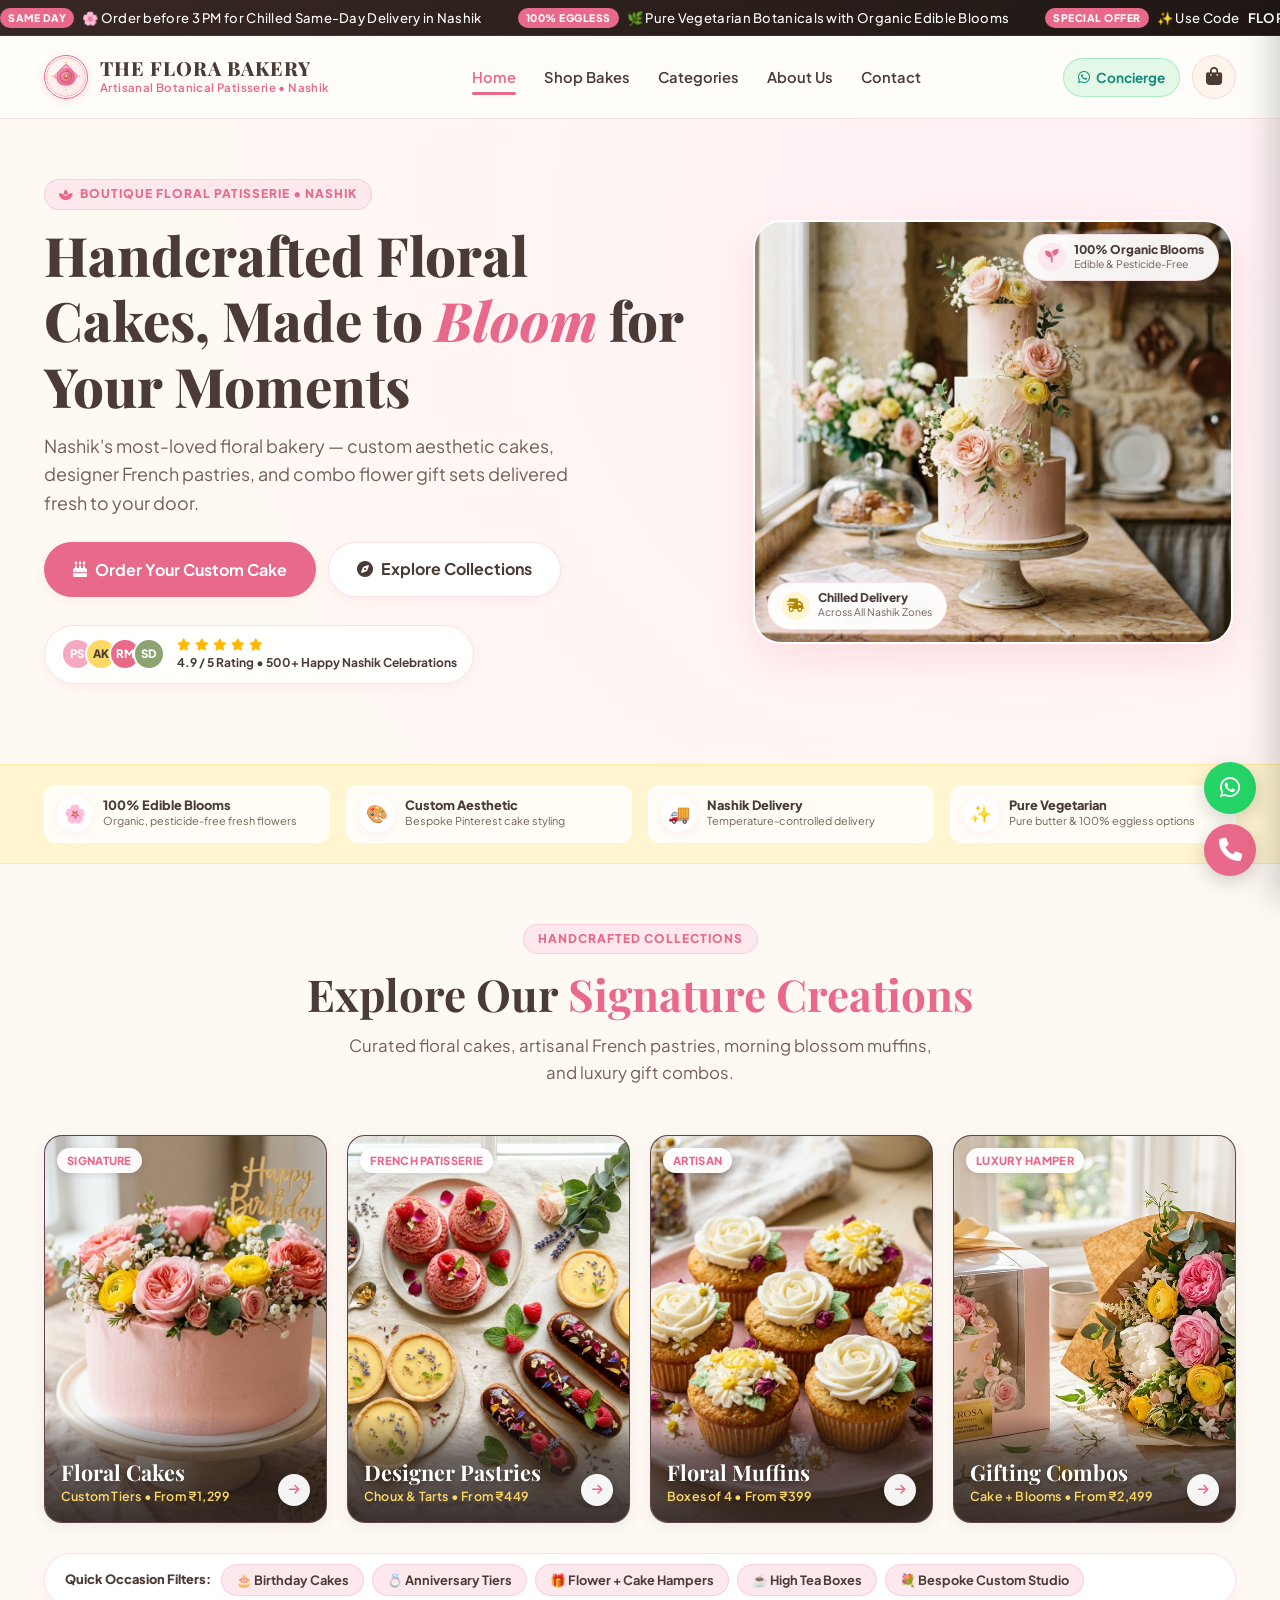
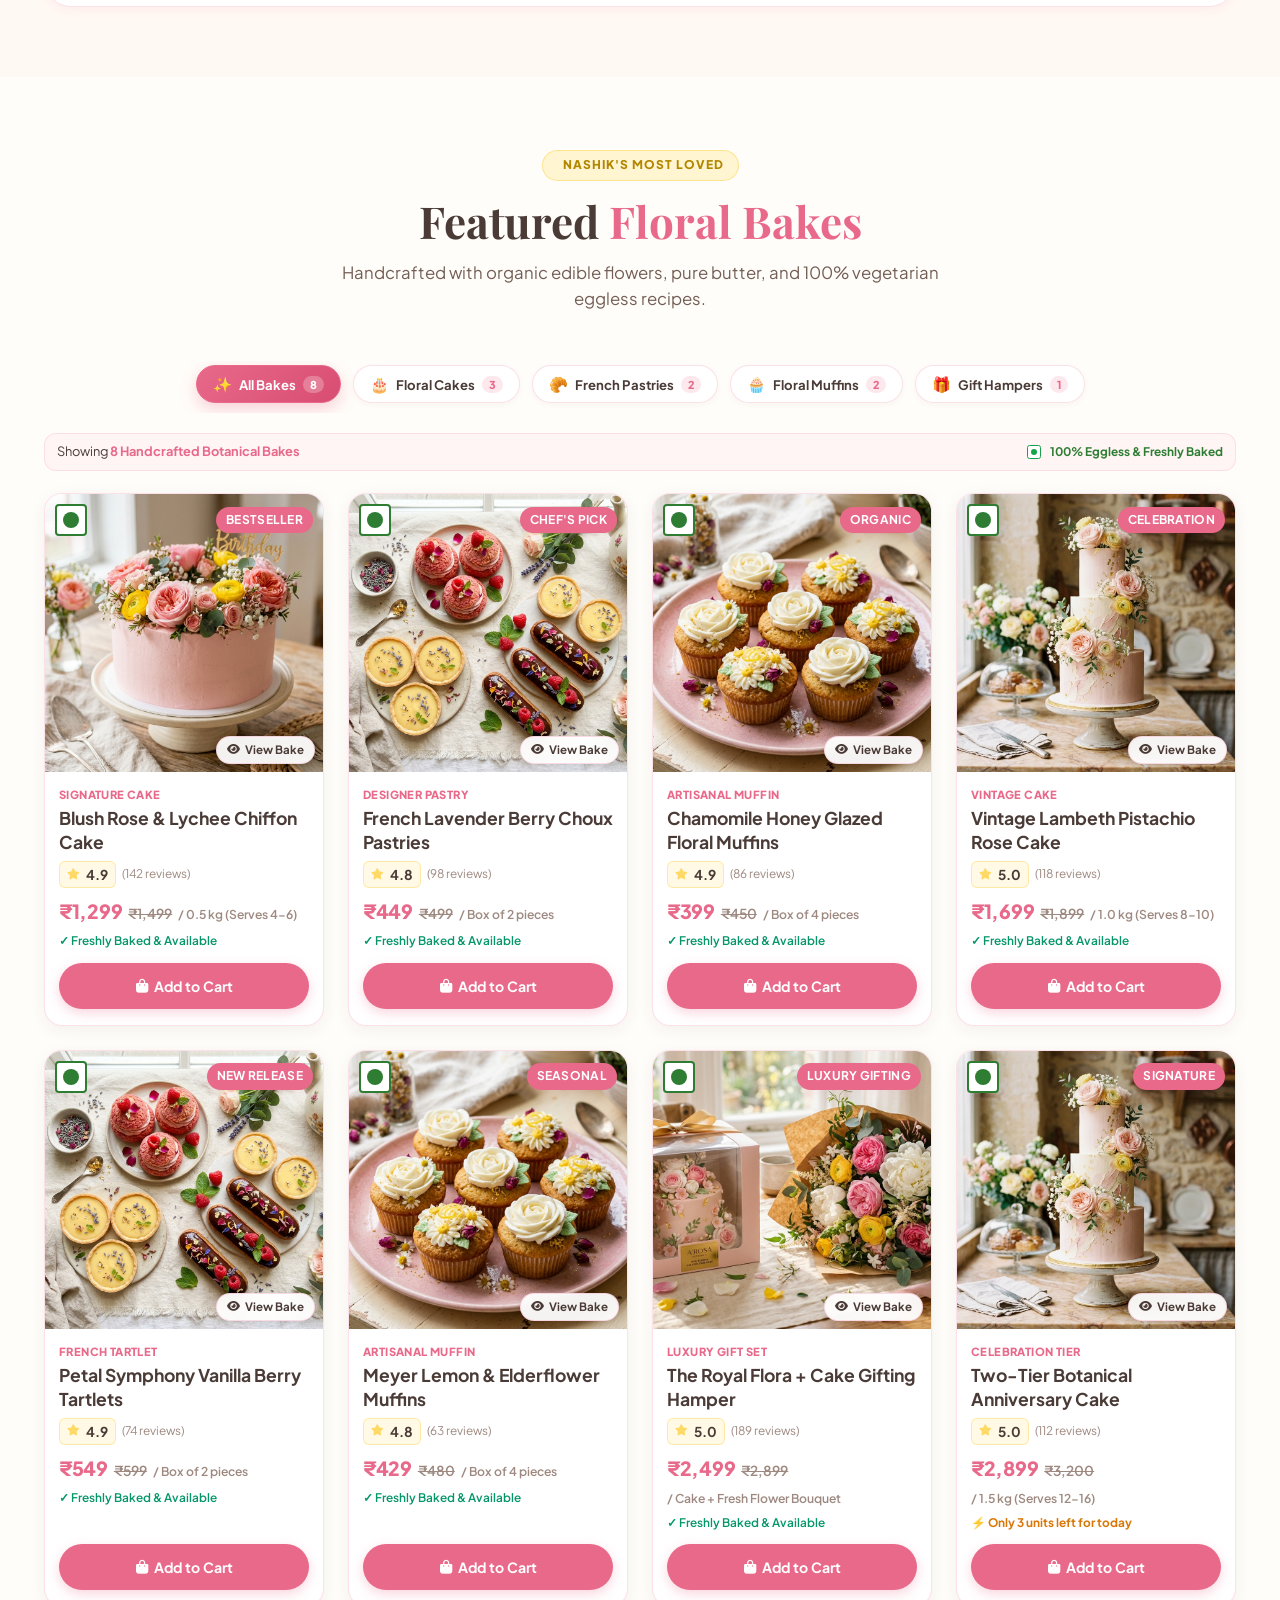
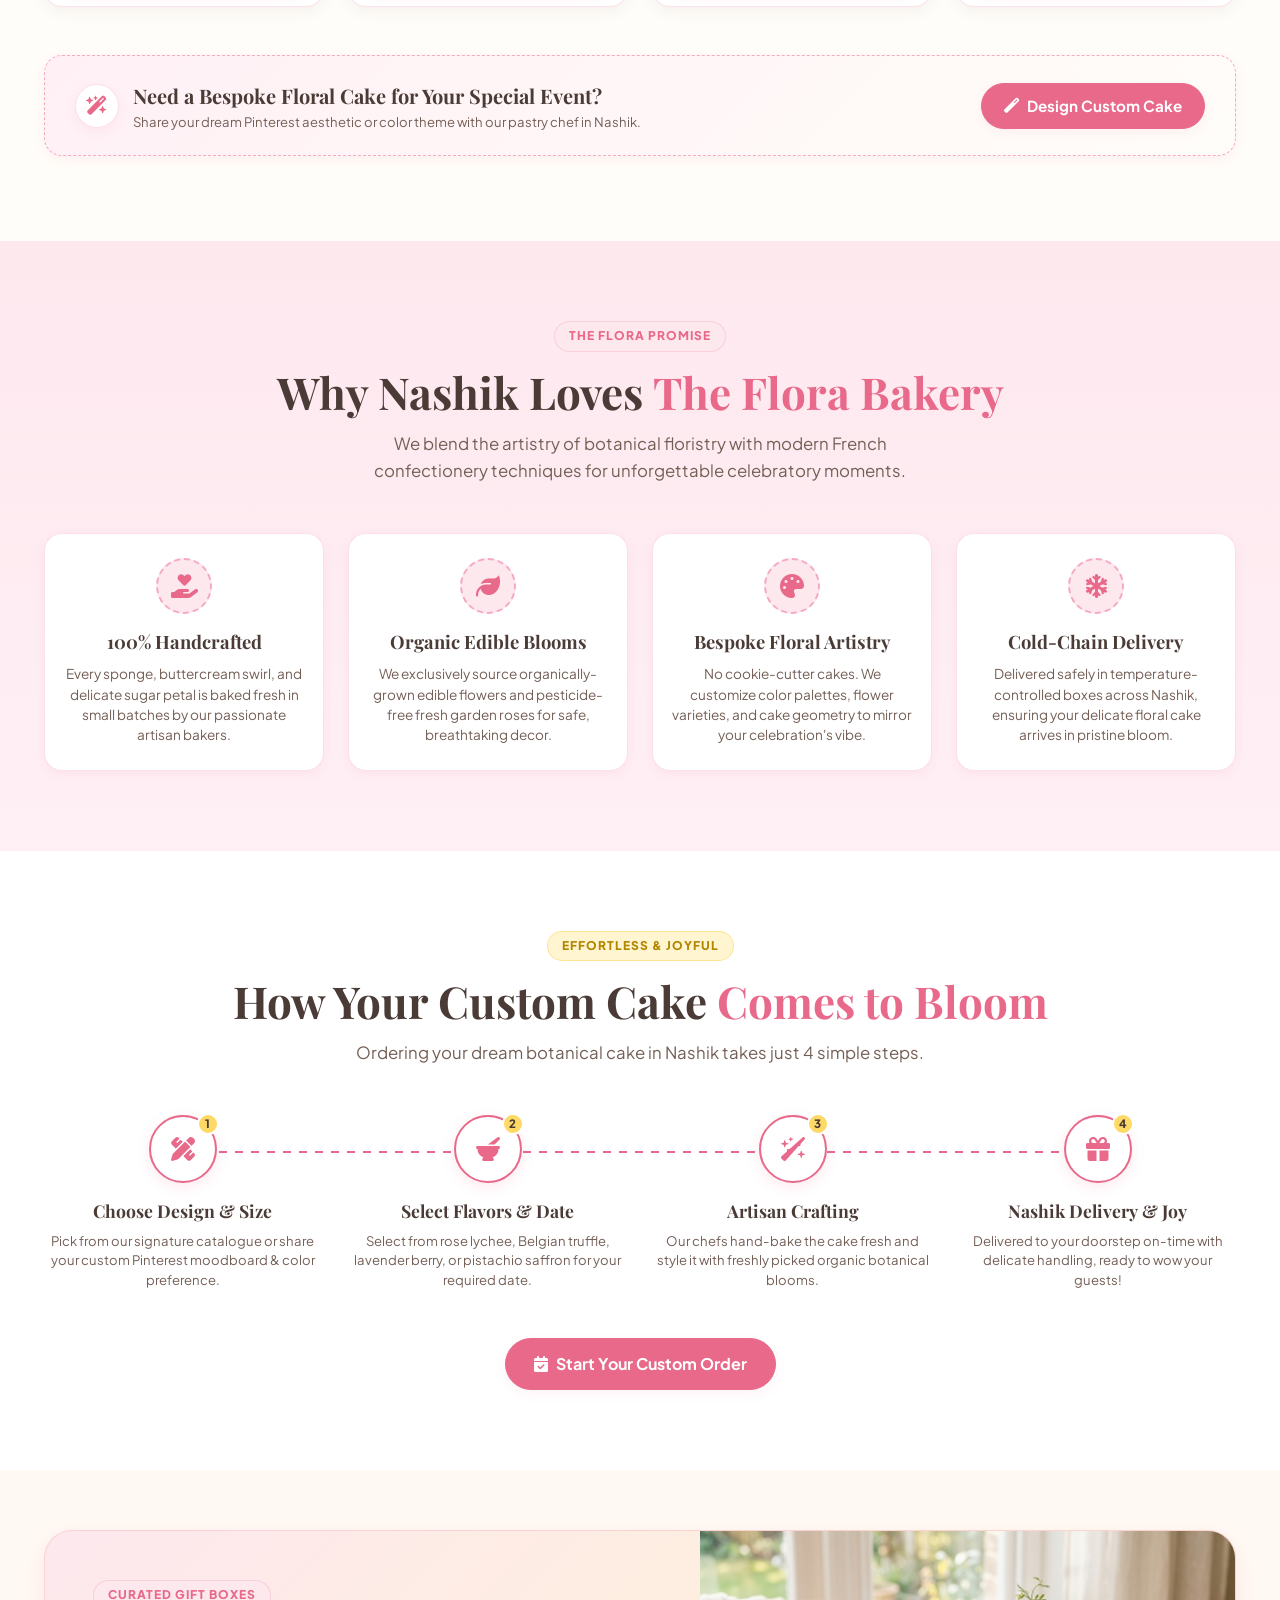
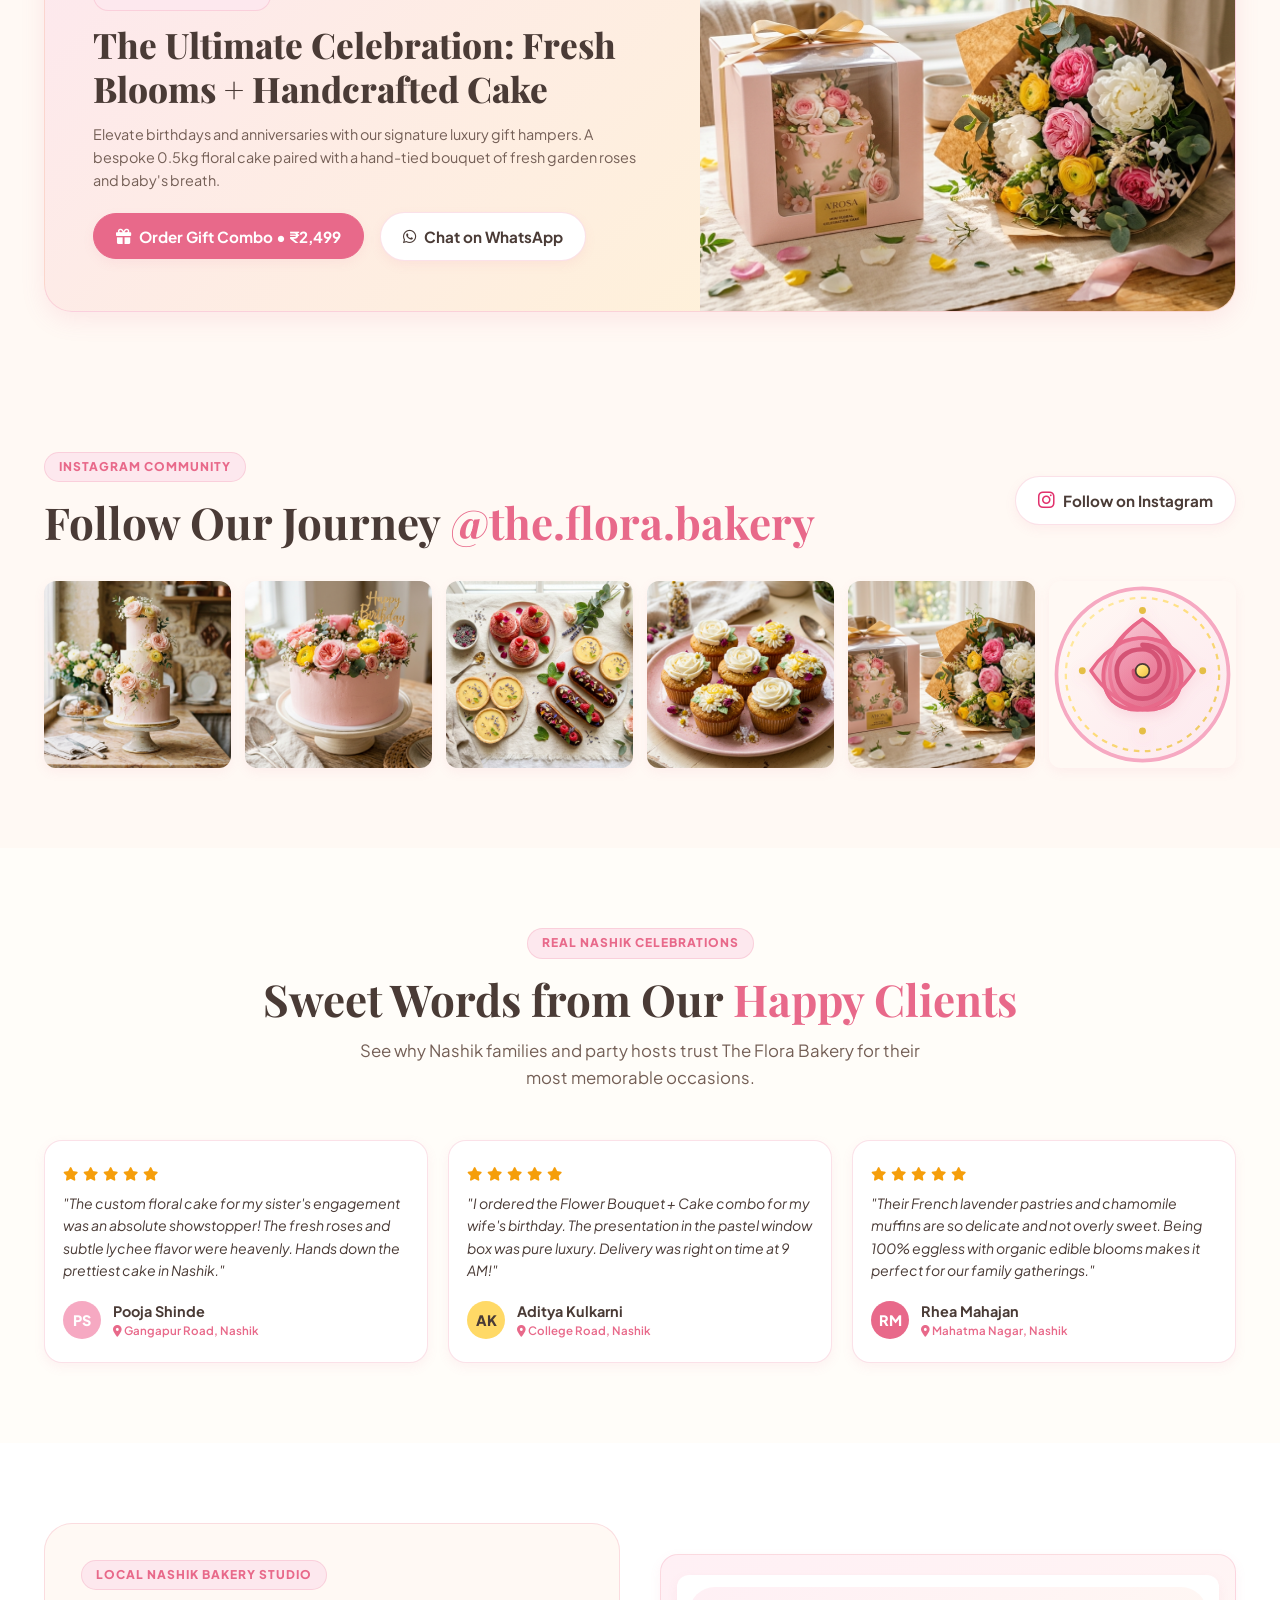
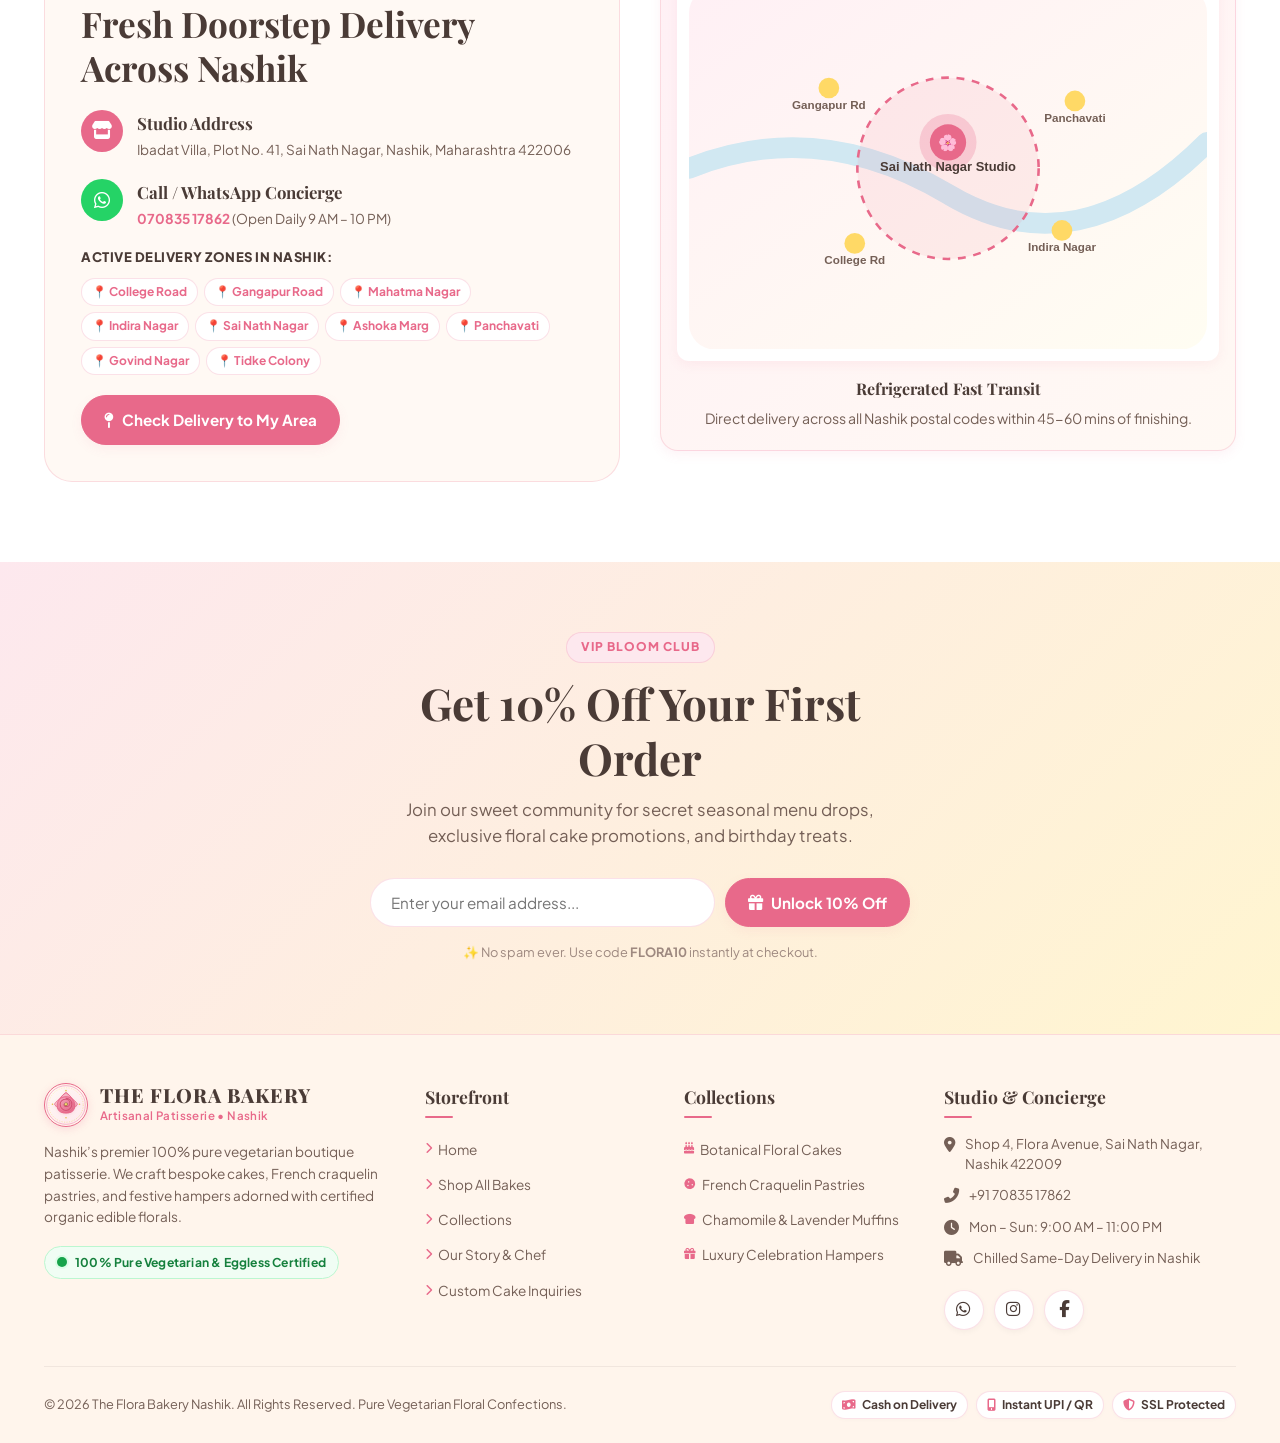
==== commit d4b2a9ed: "Fix homepage icon, logo wrap, and add missing CSS for categories and product pages" ====
--- a/index.html
+++ b/index.html
@@ -445,7 +445,7 @@
 
           <div class="step-card">
             <div class="step-number-bubble">
-              <i class="fas fa-box-heart" style="color:var(--rose-deep);"></i>
+              <i class="fas fa-gift" style="color:var(--rose-deep);"></i>
               <span class="step-badge-num">4</span>
             </div>
             <h3 class="step-title">Nashik Delivery & Joy</h3>
--- a/css/styles.css
+++ b/css/styles.css
@@ -2153,20 +2153,36 @@
 .site-footer {
   background: #FFF5EC;
   border-top: 1px solid var(--border-light);
-  padding: 50px 0 24px 0;
-  color: var(--text-cocoa);
+  padding: 48px 0 24px 0;
+  color: var(--text-cocoa);
+  position: relative;
+  width: 100%;
+}
+
+.footer-container {
+  width: 100%;
+  max-width: 1240px;
+  margin: 0 auto;
+  padding: 0 16px;
+}
+
+@media (min-width: 768px) {
+  .footer-container {
+    padding: 0 24px;
+  }
 }
 
 .footer-grid {
   display: grid;
   grid-template-columns: 1fr;
   gap: 32px;
-  margin-bottom: 40px;
+  margin-bottom: 36px;
 }
 
 @media (min-width: 600px) {
   .footer-grid {
     grid-template-columns: repeat(2, 1fr);
+    gap: 32px 24px;
   }
 }
 
@@ -2177,42 +2193,63 @@
   }
 }
 
-.footer-brand .brand-logo-wrap {
+.footer-col {
+  display: flex;
+  flex-direction: column;
+}
+
+.footer-logo {
+  display: inline-flex;
+  align-items: center;
+  gap: 12px;
+  text-decoration: none;
   margin-bottom: 14px;
+}
+
+.footer-logo-img {
+  width: 44px;
+  height: 44px;
+  border-radius: 50%;
+  object-fit: cover;
+  border: 1.5px solid var(--rose-deep);
+  box-shadow: 0 2px 8px rgba(232, 105, 138, 0.2);
 }
 
 .footer-desc {
   font-size: 0.85rem;
   color: var(--text-secondary);
   line-height: 1.6;
-  margin-bottom: 20px;
-}
-
-.social-links {
-  display: flex;
-  gap: 10px;
-}
-
-.social-btn {
-  width: 38px;
-  height: 38px;
+  margin-bottom: 18px;
+}
+
+.footer-veg-badge {
+  display: inline-flex;
+  align-items: center;
+  gap: 8px;
+  background: #F0FDF4;
+  border: 1px solid #BBF7D0;
+  padding: 6px 12px;
+  border-radius: var(--radius-pill);
+  width: fit-content;
+}
+
+.veg-icon-dot {
+  width: 10px;
+  height: 10px;
   border-radius: 50%;
-  background: #FFFFFF;
-  color: var(--rose-deep);
-  border: 1px solid var(--border-light);
-  display: flex;
-  align-items: center;
-  justify-content: center;
-  font-size: 1.05rem;
-  transition: var(--transition-smooth);
-}
-
-.social-btn:hover, .social-btn:active {
-  background: var(--rose-deep);
-  color: #FFFFFF;
-}
-
-.footer-col h4 {
+  background: #16A34A;
+  display: inline-block;
+  box-shadow: 0 0 0 2px #DCFCE7;
+}
+
+.veg-text {
+  font-size: 0.76rem;
+  font-weight: 700;
+  color: #15803D;
+  letter-spacing: 0.2px;
+}
+
+.footer-heading, .footer-col h4 {
   font-family: var(--font-serif);
   font-size: 1.1rem;
   font-weight: 700;
@@ -2222,7 +2259,7 @@
   padding-bottom: 8px;
 }
 
-.footer-col h4::after {
+.footer-heading::after, .footer-col h4::after {
   content: '';
   position: absolute;
   bottom: 0;
@@ -2237,57 +2274,147 @@
   list-style: none;
   display: flex;
   flex-direction: column;
-  gap: 8px;
-}
-
-.footer-links a {
+  gap: 10px;
+  padding: 0;
+  margin: 0;
+}
+
+.footer-links li a {
   font-size: 0.85rem;
   color: var(--text-secondary);
-}
-
-.footer-links a:hover {
+  display: inline-flex;
+  align-items: center;
+  gap: 6px;
+  transition: all 0.2s ease;
+}
+
+.footer-links li a i {
+  font-size: 0.72rem;
   color: var(--rose-deep);
-  padding-left: 4px;
-}
-
-.contact-info-list {
+  transition: transform 0.2s ease;
+}
+
+.footer-links li a:hover {
+  color: var(--rose-deep);
+  transform: translateX(4px);
+}
+
+.footer-contact-list {
+  list-style: none;
   display: flex;
   flex-direction: column;
   gap: 12px;
-}
-
-.contact-item {
-  display: flex;
+  padding: 0;
+  margin: 0 0 16px 0;
+}
+
+.footer-contact-list li {
+  display: flex;
+  align-items: flex-start;
   gap: 10px;
-  font-size: 0.85rem;
+  font-size: 0.84rem;
   color: var(--text-secondary);
-}
-
-.contact-item i {
-  color: var(--rose-deep);
-  font-size: 1rem;
+  line-height: 1.45;
+}
+
+.footer-contact-list li i {
   margin-top: 3px;
+  font-size: 0.95rem;
   flex-shrink: 0;
 }
 
-.footer-bottom {
+.footer-social-row, .social-links {
+  display: flex;
+  align-items: center;
+  gap: 10px;
+  margin-top: 6px;
+}
+
+.social-icon-btn, .social-btn {
+  width: 40px;
+  height: 40px;
+  border-radius: 50%;
+  background: #FFFFFF;
+  color: var(--text-cocoa);
+  border: 1px solid var(--border-light);
+  display: flex;
+  align-items: center;
+  justify-content: center;
+  font-size: 1.05rem;
+  transition: all 0.25s cubic-bezier(0.34, 1.56, 0.64, 1);
+  box-shadow: 0 2px 6px rgba(0, 0, 0, 0.04);
+}
+
+.social-icon-btn.whatsapp:hover {
+  background: #25D366;
+  color: #FFFFFF;
+  border-color: #25D366;
+  transform: translateY(-2px);
+}
+
+.social-icon-btn.instagram:hover {
+  background: radial-gradient(circle at 30% 107%, #fdf497 0%, #fdf497 5%, #fd5949 45%,#d6249f 60%,#285AEB 90%);
+  color: #FFFFFF;
+  border-color: transparent;
+  transform: translateY(-2px);
+}
+
+.social-icon-btn.facebook:hover {
+  background: #1877F2;
+  color: #FFFFFF;
+  border-color: #1877F2;
+  transform: translateY(-2px);
+}
+
+.footer-bottom-strip, .footer-bottom {
   border-top: 1px solid var(--border-subtle);
-  padding-top: 20px;
+  padding-top: 24px;
   display: flex;
   flex-direction: column;
   align-items: center;
   text-align: center;
-  gap: 10px;
-  font-size: 0.78rem;
-  color: var(--text-muted);
+  gap: 14px;
 }
 
 @media (min-width: 768px) {
-  .footer-bottom {
+  .footer-bottom-strip, .footer-bottom {
     flex-direction: row;
     justify-content: space-between;
     text-align: left;
   }
+}
+
+.footer-copyright {
+  font-size: 0.8rem;
+  color: var(--text-secondary);
+  margin: 0;
+  line-height: 1.5;
+}
+
+.footer-payment-methods {
+  display: flex;
+  align-items: center;
+  justify-content: center;
+  flex-wrap: wrap;
+  gap: 8px;
+}
+
+.pay-chip {
+  display: inline-flex;
+  align-items: center;
+  gap: 6px;
+  background: #FFFFFF;
+  border: 1px solid var(--border-light);
+  padding: 4px 10px;
+  border-radius: var(--radius-pill);
+  font-size: 0.75rem;
+  font-weight: 700;
+  color: var(--text-cocoa);
+  box-shadow: 0 1px 4px rgba(0, 0, 0, 0.02);
+}
+
+.pay-chip i {
+  color: var(--rose-deep);
 }
 
 /* ==========================================================================
@@ -3507,57 +3634,232 @@
   margin: 16px 0 20px;
 }
 
-/* Variant & Option Selectors */
+/* ==========================================================================
+   PDP LUXURY VARIANT SELECTION & CRO SYSTEM
+   ========================================================================== */
+
 .pdp-option-group {
-  margin-bottom: 20px;
+  margin-bottom: 24px;
 }
 
 .option-label-row {
   display: flex;
   justify-content: space-between;
+  align-items: center;
+  margin-bottom: 12px;
+  flex-wrap: wrap;
+  gap: 8px;
+}
+
+.option-label {
+  font-size: 0.92rem;
+  font-weight: 700;
+  color: var(--text-cocoa);
+  display: flex;
+  align-items: center;
+  gap: 6px;
+}
+
+.option-selected-val,
+.option-selected-badge {
+  display: inline-flex;
+  align-items: center;
+  gap: 6px;
+  font-size: 0.82rem;
+  font-weight: 700;
+  color: var(--rose-deep);
+  background: var(--pink-soft);
+  padding: 4px 12px;
+  border-radius: var(--radius-full);
+  border: 1px solid rgba(232, 105, 138, 0.25);
+  box-shadow: 0 1px 4px rgba(232, 105, 138, 0.08);
+}
+
+/* Variant Cards Container */
+.pdp-variant-selector-grid,
+.pdp-variant-chips {
+  display: grid;
+  grid-template-columns: repeat(auto-fill, minmax(280px, 1fr));
+  gap: 12px;
+  margin-bottom: 14px;
+}
+
+@media (max-width: 600px) {
+  .pdp-variant-selector-grid,
+  .pdp-variant-chips {
+    grid-template-columns: 1fr;
+    gap: 10px;
+  }
+}
+
+/* Individual Variant Card Button */
+.pdp-variant-card,
+.pdp-variant-chip,
+.variant-chip {
+  display: flex !important;
+  align-items: center;
+  justify-content: space-between;
+  gap: 12px;
+  padding: 14px 16px !important;
+  border-radius: var(--radius-md) !important;
+  border: 2px solid #EAE0D7 !important;
+  background: #FFFFFF !important;
+  cursor: pointer;
+  text-align: left;
+  transition: all 0.25s cubic-bezier(0.16, 1, 0.3, 1) !important;
+  position: relative;
+  overflow: hidden;
+  user-select: none;
+  width: 100%;
+  box-sizing: border-box;
+  box-shadow: 0 2px 6px rgba(45, 27, 30, 0.03);
+}
+
+.pdp-variant-card:hover,
+.pdp-variant-chip:hover,
+.variant-chip:hover {
+  border-color: var(--rose-light) !important;
+  background: #FFFDFB !important;
+  transform: translateY(-2px);
+  box-shadow: 0 4px 12px rgba(232, 105, 138, 0.12);
+}
+
+/* Active / Selected Variant Card */
+.pdp-variant-card.active,
+.pdp-variant-chip.active,
+.variant-chip.active {
+  border-color: var(--rose-deep) !important;
+  background: linear-gradient(135deg, #FFF5F7 0%, #FFFFFF 100%) !important;
+  box-shadow: 0 4px 16px rgba(232, 105, 138, 0.22) !important;
+  transform: translateY(-1px);
+}
+
+/* Left Group: Radio + Text Info */
+.variant-card-left {
+  display: flex;
+  align-items: center;
+  gap: 12px;
+  flex: 1;
+  min-width: 0;
+}
+
+/* Custom Radio Ring */
+.variant-radio-ring {
+  width: 22px;
+  height: 22px;
+  min-width: 22px;
+  border-radius: 50%;
+  border: 2px solid #CBD5E1;
+  background: #FFFFFF;
+  display: flex;
+  align-items: center;
+  justify-content: center;
+  transition: all 0.2s ease;
+  box-sizing: border-box;
+}
+
+.pdp-variant-card:hover .variant-radio-ring,
+.pdp-variant-chip:hover .variant-radio-ring {
+  border-color: var(--rose-deep);
+}
+
+.pdp-variant-card.active .variant-radio-ring,
+.pdp-variant-chip.active .variant-radio-ring,
+.variant-chip.active .variant-radio-ring {
+  border-color: var(--rose-deep);
+  background: #FFFFFF;
+  box-shadow: 0 0 0 2px rgba(232, 105, 138, 0.2);
+}
+
+.variant-radio-dot {
+  width: 10px;
+  height: 10px;
+  border-radius: 50%;
+  background: var(--rose-deep);
+  transform: scale(0);
+  transition: transform 0.2s cubic-bezier(0.175, 0.885, 0.32, 1.275);
+}
+
+.pdp-variant-card.active .variant-radio-dot,
+.pdp-variant-chip.active .variant-radio-dot,
+.variant-chip.active .variant-radio-dot {
+  transform: scale(1);
+}
+
+/* Text Information */
+.variant-card-text {
+  display: flex;
+  flex-direction: column;
+  gap: 3px;
+  min-width: 0;
+}
+
+.variant-main-title {
+  font-size: 0.95rem;
+  font-weight: 700;
+  color: var(--text-cocoa);
+  line-height: 1.25;
+}
+
+.pdp-variant-card.active .variant-main-title,
+.pdp-variant-chip.active .variant-main-title,
+.variant-chip.active .variant-main-title {
+  color: var(--rose-deep);
+}
+
+.variant-serving-hint {
+  font-size: 0.78rem;
+  font-weight: 500;
+  color: var(--text-muted);
+  line-height: 1.2;
+}
+
+/* Right Group: Price & Savings */
+.variant-card-right {
+  display: flex;
+  flex-direction: column;
+  align-items: flex-end;
+  gap: 3px;
+  text-align: right;
+  flex-shrink: 0;
+}
+
+.variant-price-wrap {
+  display: flex;
   align-items: baseline;
-  margin-bottom: 8px;
-}
-
-.option-label {
-  font-size: 0.88rem;
-  font-weight: 700;
-  color: var(--text-cocoa);
-}
-
-.option-selected-val {
-  font-size: 0.85rem;
+  gap: 6px;
+}
+
+.variant-current-price {
+  font-size: 1.05rem;
+  font-weight: 800;
+  color: var(--text-cocoa);
+  letter-spacing: -0.2px;
+}
+
+.pdp-variant-card.active .variant-current-price,
+.pdp-variant-chip.active .variant-current-price,
+.variant-chip.active .variant-current-price {
   color: var(--rose-deep);
-  font-weight: 600;
-}
-
-.pdp-variant-chips {
-  display: flex;
-  gap: 10px;
-  flex-wrap: wrap;
-}
-
-.pdp-variant-chip {
-  padding: 10px 16px;
-  border-radius: var(--radius-sm);
-  border: 1.5px solid var(--border-light);
-  background: #FFFFFF;
-  font-size: 0.88rem;
-  font-weight: 600;
-  color: var(--text-cocoa);
-  cursor: pointer;
-  transition: var(--transition-smooth);
-}
-
-.pdp-variant-chip:hover {
-  border-color: var(--rose-deep);
-}
-
-.pdp-variant-chip.active {
-  border-color: var(--rose-deep);
-  background: #FFF0F5;
-  color: var(--rose-deep);
-  box-shadow: 0 2px 8px rgba(232, 105, 138, 0.2);
+}
+
+.variant-compare-price {
+  font-size: 0.8rem;
+  color: var(--text-muted);
+  text-decoration: line-through;
+}
+
+.variant-savings-badge,
+.variant-badge-pill {
+  display: inline-block;
+  font-size: 0.7rem;
+  font-weight: 800;
+  color: #059669;
+  background: #ECFDF5;
+  padding: 2px 7px;
+  border-radius: 4px;
+  letter-spacing: 0.3px;
+  text-transform: uppercase;
 }
 
 .pdp-text-input, .pdp-select-input {
@@ -3569,11 +3871,13 @@
   color: var(--text-cocoa);
   background: #FFFFFF;
   transition: border-color 0.2s ease;
+  box-sizing: border-box;
 }
 
 .pdp-text-input:focus, .pdp-select-input:focus {
   border-color: var(--rose-deep);
   outline: none;
+  box-shadow: 0 0 0 3px rgba(232, 105, 138, 0.15);
 }
 
 .char-counter {
@@ -3585,7 +3889,32 @@
   display: block;
   font-size: 0.76rem;
   color: var(--text-muted);
-  margin-top: 5px;
+  margin-top: 6px;
+}
+
+/* Inscription Live Preview Box */
+.cake-msg-preview-box {
+  margin-top: 8px;
+  padding: 10px 14px;
+  border-radius: var(--radius-sm);
+  background: #FFFBF5;
+  border: 1px dashed #E2D7CE;
+  display: flex;
+  align-items: center;
+  gap: 10px;
+  font-size: 0.85rem;
+  color: var(--text-cocoa);
+  transition: all 0.2s ease;
+}
+
+.cake-msg-preview-box i {
+  color: var(--gold-accent);
+}
+
+.cake-msg-preview-text {
+  font-style: italic;
+  font-weight: 600;
+  color: var(--rose-deep);
 }
 
 /* Locality Checker */
@@ -3598,7 +3927,7 @@
 }
 
 .checker-title {
-  font-size: 0.85rem;
+  font-size: 0.88rem;
   font-weight: 700;
   color: var(--text-cocoa);
   margin-bottom: 10px;
@@ -3620,7 +3949,7 @@
 
 .checker-result {
   margin-top: 10px;
-  font-size: 0.82rem;
+  font-size: 0.84rem;
   color: #059669;
   line-height: 1.4;
 }
@@ -4625,7 +4954,10 @@
   font-weight: 500;
   overflow: hidden;
   position: relative;
+  width: 100%;
+  white-space: nowrap;
   z-index: 1010;
+  box-shadow: inset 0 -1px 0 rgba(255, 255, 255, 0.08);
 }
 
 .announcement-wrapper {
@@ -4637,25 +4969,30 @@
 
 .announcement-track {
   display: inline-flex;
+  align-items: center;
   gap: 36px;
-  animation: tickerScroll 28s linear infinite;
-}
-
-.announcement-track:hover {
+  white-space: nowrap;
+  will-change: transform;
+  animation: tickerScroll 25s linear infinite;
+}
+
+.announcement-track:hover, .announcement-track:focus, .announcement-track:active {
   animation-play-state: paused;
 }
 
 @keyframes tickerScroll {
-  0% { transform: translateX(0); }
-  100% { transform: translateX(-50%); }
+  0% { transform: translate3d(0, 0, 0); }
+  100% { transform: translate3d(-50%, 0, 0); }
 }
 
 .announcement-item {
   display: inline-flex;
   align-items: center;
   gap: 8px;
-  font-size: 0.82rem;
+  font-size: clamp(0.74rem, 2.4vw, 0.82rem);
   letter-spacing: 0.3px;
+  white-space: nowrap;
+  flex-shrink: 0;
 }
 
 .announcement-item .badge-pill {
@@ -4663,9 +5000,10 @@
   color: #FFFFFF;
   padding: 2px 8px;
   border-radius: var(--radius-pill);
-  font-size: 0.68rem;
+  font-size: 0.65rem;
   font-weight: 800;
   letter-spacing: 0.5px;
+  flex-shrink: 0;
 }
 
 /* Universal Sticky Header */
@@ -5774,3 +6112,1257 @@
   0% { transform: translateY(20px); opacity: 0; }
   100% { transform: translateY(0); opacity: 1; }
 }
+
+/* ==========================================================================
+   UI POLISH & RESPONSIVE OVERRIDES
+   ========================================================================== */
+
+/* Cart Drawer Glassmorphism */
+.cart-drawer-overlay {
+  background: rgba(31, 23, 20, 0.4) !important;
+  backdrop-filter: blur(8px) !important;
+  -webkit-backdrop-filter: blur(8px) !important;
+}
+.cart-drawer {
+  background: rgba(255, 253, 249, 0.98) !important;
+  backdrop-filter: blur(12px) !important;
+  -webkit-backdrop-filter: blur(12px) !important;
+  transition: transform 0.4s cubic-bezier(0.25, 1, 0.5, 1) !important;
+}
+
+/* Shop Filters Mobile Scroll */
+.shop-category-pills {
+  display: flex !important;
+  overflow-x: auto !important;
+  -webkit-overflow-scrolling: touch !important;
+  scrollbar-width: none !important;
+  gap: 12px !important;
+  padding-bottom: 8px !important;
+}
+.shop-category-pills::-webkit-scrollbar {
+  display: none !important;
+}
+
+/* Product Grid Breakpoints */
+.shop-product-grid {
+  display: grid !important;
+  grid-template-columns: repeat(auto-fill, minmax(160px, 1fr)) !important;
+  gap: 16px !important;
+}
+@media (min-width: 768px) {
+  .shop-product-grid {
+    grid-template-columns: repeat(auto-fill, minmax(220px, 1fr)) !important;
+    gap: 24px !important;
+  }
+}
+.product-card:hover {
+  transform: translateY(-4px) !important;
+  box-shadow: var(--shadow-md) !important;
+}
+
+/* Categories Grid Breakpoints */
+.categories-page-grid {
+  display: grid !important;
+  grid-template-columns: 1fr !important;
+  gap: 24px !important;
+}
+@media (min-width: 768px) {
+  .categories-page-grid {
+    grid-template-columns: repeat(2, 1fr) !important;
+    gap: 32px !important;
+  }
+}
+@media (min-width: 1024px) {
+  .categories-page-grid {
+    grid-template-columns: repeat(3, 1fr) !important;
+  }
+}
+
+/* About & Contact Page */
+.about-story-grid, .contact-main-grid {
+  display: grid !important;
+  grid-template-columns: 1fr !important;
+  gap: 32px !important;
+}
+@media (min-width: 992px) {
+  .about-story-grid, .contact-main-grid {
+    grid-template-columns: 1fr 1fr !important;
+    gap: 48px !important;
+    align-items: center !important;
+  }
+}
+
+/* Checkout Page */
+.checkout-layout-grid {
+  display: grid !important;
+  grid-template-columns: 1fr !important;
+  gap: 32px !important;
+}
+@media (min-width: 992px) {
+  .checkout-layout-grid {
+    grid-template-columns: 1.5fr 1fr !important;
+    align-items: start !important;
+  }
+  #checkoutSummaryPanel {
+    position: sticky !important;
+    top: 100px !important;
+  }
+}
+
+/* Premium Interactive Inputs */
+.form-input:focus, .form-textarea:focus, .form-select:focus {
+  border-color: var(--rose-deep) !important;
+  box-shadow: 0 0 0 3px rgba(232, 105, 138, 0.15) !important;
+}
+
+/* ==========================================================================
+   MISSING PAGE-SPECIFIC STYLES (Added to fix broken layouts)
+   ========================================================================== */
+
+/* Page Banner Shared */
+.page-banner-section {
+  padding: 60px 0;
+  background: var(--bg-cream-warm);
+  border-bottom: 1px solid var(--border-light);
+}
+.page-banner-title {
+  font-family: var(--font-serif);
+  font-size: clamp(2rem, 5vw, 3rem);
+  color: var(--text-cocoa);
+  margin: 16px 0;
+}
+.page-banner-desc {
+  color: var(--text-secondary);
+  max-width: 600px;
+  margin: 0 auto;
+  font-size: 1.1rem;
+}
+
+/* Shop Page */
+.shop-filter-bar {
+  display: flex;
+  flex-direction: column;
+  gap: 16px;
+  margin: 32px 0 24px;
+}
+@media (min-width: 768px) {
+  .shop-filter-bar {
+    flex-direction: row;
+    justify-content: space-between;
+    align-items: center;
+  }
+}
+.shop-search-box {
+  display: flex;
+  align-items: center;
+  background: #FFF;
+  border: 1px solid var(--border-light);
+  border-radius: var(--radius-pill);
+  padding: 10px 20px;
+  flex: 1;
+  max-width: 400px;
+}
+.shop-search-input {
+  border: none;
+  background: transparent;
+  width: 100%;
+  margin-left: 10px;
+  font-size: 1rem;
+}
+.shop-sort-box {
+  display: flex;
+  align-items: center;
+  gap: 10px;
+}
+.shop-sort-select {
+  padding: 10px 16px;
+  border: 1px solid var(--border-light);
+  border-radius: var(--radius-pill);
+  background: #FFF;
+  font-size: 0.95rem;
+}
+.cat-pill-btn {
+  display: inline-flex;
+  align-items: center;
+  gap: 8px;
+  padding: 10px 20px;
+  background: #FFF;
+  border: 1px solid var(--border-light);
+  border-radius: var(--radius-pill);
+  color: var(--text-secondary);
+  font-weight: 600;
+  white-space: nowrap;
+  transition: all 0.2s;
+  cursor: pointer;
+}
+.cat-pill-btn.active, .cat-pill-btn:hover {
+  background: var(--rose-deep);
+  color: #FFF;
+  border-color: var(--rose-deep);
+}
+.cat-pill-btn.active .pill-count, .cat-pill-btn:hover .pill-count {
+  background: rgba(255,255,255,0.2);
+  color: #FFF;
+}
+.pill-count {
+  background: rgba(0,0,0,0.08);
+  padding: 2px 8px;
+  border-radius: var(--radius-pill);
+  font-size: 0.75rem;
+  color: var(--text-cocoa);
+}
+.shop-status-row {
+  display: flex;
+  justify-content: space-between;
+  align-items: center;
+  margin: 24px 0;
+  font-size: 0.9rem;
+  color: var(--text-muted);
+}
+
+/* Contact Page */
+.contact-cards-grid {
+  display: grid;
+  grid-template-columns: repeat(auto-fit, minmax(220px, 1fr));
+  gap: 24px;
+  margin: -40px auto 40px;
+  position: relative;
+  z-index: 10;
+}
+.contact-quick-card {
+  background: #FFF;
+  padding: 24px;
+  border-radius: var(--radius-md);
+  box-shadow: var(--shadow-sm);
+  text-align: center;
+  border: 1px solid var(--border-light);
+}
+.contact-icon-pill {
+  width: 48px;
+  height: 48px;
+  background: var(--pink-soft);
+  color: var(--rose-deep);
+  border-radius: 50%;
+  display: flex;
+  align-items: center;
+  justify-content: center;
+  font-size: 1.2rem;
+  margin: 0 auto 16px;
+}
+.contact-card {
+  background: #FFF;
+  padding: 32px;
+  border-radius: var(--radius-lg);
+  box-shadow: var(--shadow-md);
+  border: 1px solid var(--border-light);
+}
+.form-grid-2 {
+  display: grid;
+  grid-template-columns: 1fr;
+  gap: 20px;
+  margin-bottom: 20px;
+}
+@media (min-width: 768px) {
+  .form-grid-2 {
+    grid-template-columns: 1fr 1fr;
+  }
+}
+.form-group {
+  margin-bottom: 20px;
+}
+.form-label {
+  display: block;
+  font-weight: 600;
+  margin-bottom: 8px;
+  color: var(--text-cocoa);
+}
+.input-with-icon {
+  display: flex;
+  align-items: center;
+  background: #F9F9F9;
+  border: 1px solid var(--border-subtle);
+  border-radius: var(--radius-sm);
+  padding: 0 16px;
+  transition: all 0.3s ease;
+}
+.input-with-icon:focus-within {
+  border-color: var(--rose-deep);
+  box-shadow: 0 0 0 3px rgba(232, 105, 138, 0.15);
+}
+.input-with-icon i {
+  color: var(--text-muted);
+}
+.form-input, .form-select, .form-textarea {
+  width: 100%;
+  padding: 14px;
+  background: transparent;
+  border: none;
+  font-size: 1rem;
+}
+.form-textarea {
+  background: #F9F9F9;
+  border: 1px solid var(--border-subtle);
+  border-radius: var(--radius-sm);
+  resize: vertical;
+}
+.priority-whatsapp-card, .studio-details-card {
+  background: #FFF;
+  padding: 32px;
+  border-radius: var(--radius-lg);
+  box-shadow: var(--shadow-md);
+  border: 1px solid var(--border-light);
+  margin-bottom: 32px;
+  text-align: center;
+}
+.wa-card-icon {
+  width: 64px;
+  height: 64px;
+  background: #E8F5E9;
+  color: #2E7D32;
+  border-radius: 50%;
+  display: flex;
+  align-items: center;
+  justify-content: center;
+  font-size: 2rem;
+  margin: 0 auto 16px;
+}
+.btn-whatsapp-direct {
+  background: #25D366;
+  color: #FFF;
+  display: inline-flex;
+  align-items: center;
+  justify-content: center;
+  gap: 8px;
+  padding: 14px 28px;
+  border-radius: var(--radius-pill);
+  font-weight: 700;
+  margin-top: 16px;
+  text-decoration: none;
+}
+
+/* About Page */
+.about-hero-section {
+  padding: 80px 0;
+  background: linear-gradient(135deg, var(--bg-cream-warm), var(--pink-tint));
+}
+.about-hero-title {
+  font-family: var(--font-serif);
+  font-size: clamp(2.5rem, 6vw, 4rem);
+  color: var(--text-cocoa);
+  margin: 16px 0 24px;
+}
+.about-hero-subtitle {
+  font-size: 1.2rem;
+  color: var(--text-secondary);
+  max-width: 700px;
+  margin: 0 auto;
+}
+.about-story-grid {
+  padding: 60px 0;
+}
+.section-label {
+  font-weight: 800;
+  color: var(--text-muted);
+  letter-spacing: 1px;
+  text-transform: uppercase;
+}
+.story-heading {
+  font-family: var(--font-serif);
+  font-size: 2.2rem;
+  color: var(--text-cocoa);
+  margin: 16px 0 24px;
+}
+.story-p {
+  font-size: 1.1rem;
+  color: var(--text-secondary);
+  margin-bottom: 20px;
+  line-height: 1.7;
+}
+.story-stats-grid {
+  display: grid;
+  grid-template-columns: repeat(2, 1fr);
+  gap: 20px;
+  margin-top: 32px;
+}
+.stat-box {
+  background: #FFF;
+  padding: 20px;
+  border-radius: var(--radius-md);
+  border: 1px solid var(--border-light);
+  text-align: center;
+}
+.stat-number {
+  display: block;
+  font-size: 2rem;
+  font-weight: 800;
+  color: var(--rose-deep);
+}
+.stat-label {
+  font-size: 0.9rem;
+  color: var(--text-secondary);
+}
+.about-story-media {
+  position: relative;
+}
+.story-hero-img {
+  width: 100%;
+  border-radius: var(--radius-lg);
+  box-shadow: var(--shadow-lg);
+  object-fit: cover;
+  aspect-ratio: 4/5;
+}
+.experience-badge {
+  display: inline-flex;
+  align-items: center;
+  gap: 16px;
+  background: #FFF;
+  padding: 16px 24px;
+  border-radius: var(--radius-pill);
+  box-shadow: var(--shadow-md);
+  position: absolute;
+  bottom: -20px;
+  left: 50%;
+  transform: translateX(-50%);
+  white-space: nowrap;
+}
+.pillars-section {
+  padding: 60px 0;
+  background: #FFF;
+}
+.pillars-grid {
+  display: grid;
+  grid-template-columns: repeat(auto-fit, minmax(250px, 1fr));
+  gap: 32px;
+  margin-top: 48px;
+}
+.pillar-card {
+  text-align: center;
+  padding: 32px;
+  background: var(--bg-cream);
+  border-radius: var(--radius-lg);
+}
+.pillar-icon {
+  width: 64px;
+  height: 64px;
+  background: var(--pink-soft);
+  color: var(--rose-deep);
+  border-radius: 50%;
+  display: flex;
+  align-items: center;
+  justify-content: center;
+  font-size: 1.8rem;
+  margin: 0 auto 20px;
+}
+.about-cta-banner {
+  background: var(--rose-deep);
+  color: #FFF;
+  padding: 60px 24px;
+  border-radius: var(--radius-lg);
+  text-align: center;
+  margin: 60px 0;
+}
+.about-cta-banner h2 {
+  font-family: var(--font-serif);
+  font-size: 2.5rem;
+  margin-bottom: 16px;
+}
+.cta-btns-group {
+  display: flex;
+  gap: 16px;
+  justify-content: center;
+  margin-top: 32px;
+}
+
+/* ==========================================================================
+   CHECKOUT PAGE STYLES
+   ========================================================================== */
+
+/* Checkout Header */
+.checkout-header {
+  background: #FFF;
+  border-bottom: 1px solid var(--border-light);
+  padding: 16px 0;
+  position: sticky;
+  top: 0;
+  z-index: 1000;
+}
+.checkout-header-inner {
+  display: flex;
+  justify-content: space-between;
+  align-items: center;
+}
+.logo {
+  display: flex;
+  align-items: center;
+  gap: 12px;
+}
+.logo-mark {
+  width: 40px;
+  height: 40px;
+  background: var(--pink-soft);
+  color: var(--rose-deep);
+  border-radius: 50%;
+  display: flex;
+  align-items: center;
+  justify-content: center;
+  font-size: 1.2rem;
+}
+.logo-text-group {
+  display: flex;
+  flex-direction: column;
+}
+.logo-title {
+  font-family: var(--font-serif);
+  font-size: 1.1rem;
+  font-weight: 700;
+  color: var(--text-cocoa);
+}
+.logo-subtitle {
+  font-size: 0.75rem;
+  color: var(--text-secondary);
+}
+.checkout-security-badge {
+  display: none;
+}
+@media (min-width: 768px) {
+  .checkout-security-badge {
+    display: flex;
+    align-items: center;
+    gap: 8px;
+    font-size: 0.85rem;
+    color: var(--text-muted);
+  }
+}
+.checkout-back-link {
+  font-size: 0.9rem;
+  font-weight: 600;
+  color: var(--text-secondary);
+  display: flex;
+  align-items: center;
+  gap: 6px;
+}
+
+/* Stepper */
+.checkout-stepper-row {
+  display: flex;
+  align-items: center;
+  justify-content: space-between;
+  margin-bottom: 24px;
+  background: #FFF;
+  padding: 16px 24px;
+  border-radius: var(--radius-pill);
+  box-shadow: var(--shadow-sm);
+}
+.step-item {
+  display: flex;
+  align-items: center;
+  gap: 8px;
+  color: var(--text-muted);
+  font-weight: 600;
+}
+.step-item.active {
+  color: var(--rose-deep);
+}
+.step-num {
+  width: 28px;
+  height: 28px;
+  border-radius: 50%;
+  background: #F4ECE6;
+  display: flex;
+  align-items: center;
+  justify-content: center;
+  font-size: 0.8rem;
+}
+.step-item.active .step-num {
+  background: var(--rose-deep);
+  color: #FFF;
+}
+.step-line {
+  flex: 1;
+  height: 2px;
+  background: var(--border-light);
+  margin: 0 16px;
+}
+
+/* Checkout Cards */
+.checkout-card {
+  background: #FFF;
+  border-radius: var(--radius-lg);
+  padding: 32px;
+  box-shadow: var(--shadow-md);
+  margin-bottom: 24px;
+  border: 1px solid var(--border-light);
+}
+.checkout-card-header {
+  display: flex;
+  align-items: flex-start;
+  gap: 16px;
+  margin-bottom: 24px;
+  padding-bottom: 16px;
+  border-bottom: 1px solid var(--border-subtle);
+}
+.card-icon-pill {
+  width: 48px;
+  height: 48px;
+  border-radius: 50%;
+  background: var(--pink-soft);
+  color: var(--rose-deep);
+  display: flex;
+  align-items: center;
+  justify-content: center;
+  font-size: 1.2rem;
+}
+.card-heading {
+  font-family: var(--font-serif);
+  font-size: 1.4rem;
+  color: var(--text-cocoa);
+  margin-bottom: 4px;
+}
+.card-subtext {
+  font-size: 0.9rem;
+  color: var(--text-secondary);
+}
+
+/* Payment Options */
+.payment-options-list {
+  display: flex;
+  flex-direction: column;
+  gap: 16px;
+}
+.payment-option-card {
+  display: flex;
+  align-items: flex-start;
+  gap: 16px;
+  padding: 20px;
+  border: 2px solid var(--border-subtle);
+  border-radius: var(--radius-md);
+  cursor: pointer;
+  transition: all 0.3s;
+}
+.payment-option-card.selected {
+  border-color: var(--rose-deep);
+  background: var(--pink-tint);
+}
+.payment-title-row {
+  display: flex;
+  justify-content: space-between;
+  align-items: center;
+  margin-bottom: 8px;
+}
+.payment-name {
+  font-weight: 700;
+  color: var(--text-cocoa);
+}
+.payment-badge-tag {
+  font-size: 0.7rem;
+  padding: 4px 8px;
+  border-radius: var(--radius-pill);
+  background: #E8F5E9;
+  color: #2E7D32;
+  font-weight: 700;
+}
+.payment-desc {
+  font-size: 0.85rem;
+  color: var(--text-secondary);
+}
+
+/* Order Summary */
+.summary-card-sticky {
+  background: #FFF;
+  border-radius: var(--radius-lg);
+  padding: 24px;
+  box-shadow: var(--shadow-md);
+  border: 1px solid var(--border-light);
+}
+.summary-card-header {
+  display: flex;
+  justify-content: space-between;
+  align-items: center;
+  margin-bottom: 24px;
+}
+.summary-title {
+  font-family: var(--font-serif);
+  font-size: 1.3rem;
+  color: var(--text-cocoa);
+}
+.summary-items-count {
+  font-size: 0.85rem;
+  color: var(--text-muted);
+  font-weight: 600;
+}
+.summary-item-row {
+  display: flex;
+  align-items: center;
+  gap: 16px;
+  margin-bottom: 16px;
+}
+.summary-item-img-wrap {
+  position: relative;
+  width: 64px;
+  height: 64px;
+  flex-shrink: 0;
+}
+.summary-item-img {
+  width: 100%;
+  height: 100%;
+  object-fit: cover;
+  border-radius: var(--radius-sm);
+  border: 1px solid var(--border-subtle);
+}
+.summary-qty-bubble {
+  position: absolute;
+  top: -8px;
+  right: -8px;
+  width: 22px;
+  height: 22px;
+  background: var(--text-cocoa);
+  color: #FFF;
+  border-radius: 50%;
+  display: flex;
+  align-items: center;
+  justify-content: center;
+  font-size: 0.7rem;
+  font-weight: 700;
+}
+.summary-item-details {
+  flex: 1;
+}
+.summary-item-name {
+  font-size: 0.95rem;
+  font-weight: 600;
+  color: var(--text-cocoa);
+  margin-bottom: 4px;
+}
+.summary-item-variant {
+  font-size: 0.8rem;
+  color: var(--text-secondary);
+}
+.summary-item-price {
+  font-weight: 700;
+  color: var(--text-cocoa);
+}
+.summary-divider {
+  border: none;
+  border-top: 1px dashed var(--border-subtle);
+  margin: 20px 0;
+}
+.summary-promo-box {
+  margin: 20px 0;
+}
+.promo-input-group {
+  display: flex;
+  gap: 8px;
+}
+.promo-input {
+  flex: 1;
+  padding: 10px 16px;
+  background: #F9F9F9;
+  border: 1px solid var(--border-subtle);
+  border-radius: var(--radius-sm);
+  font-size: 0.9rem;
+}
+.available-promos-hint {
+  margin-top: 12px;
+  font-size: 0.8rem;
+  color: var(--text-muted);
+}
+.promo-chip-btn {
+  background: #F0F0F0;
+  border: none;
+  padding: 4px 8px;
+  border-radius: var(--radius-pill);
+  font-size: 0.75rem;
+  font-weight: 600;
+  color: var(--text-cocoa);
+  margin-left: 6px;
+  cursor: pointer;
+}
+.summary-row {
+  display: flex;
+  justify-content: space-between;
+  margin-bottom: 12px;
+  color: var(--text-secondary);
+  font-size: 0.95rem;
+}
+.grand-total-row {
+  margin-top: 20px;
+  padding-top: 16px;
+  border-top: 1px solid var(--border-subtle);
+  align-items: center;
+}
+.grand-label {
+  display: block;
+  font-size: 1.1rem;
+  font-weight: 800;
+  color: var(--text-cocoa);
+}
+.tax-tag {
+  font-size: 0.75rem;
+  color: var(--text-muted);
+}
+.grand-amount {
+  font-size: 1.4rem;
+  font-weight: 800;
+  color: var(--rose-deep);
+}
+.summary-trust-footer {
+  margin-top: 24px;
+  padding-top: 20px;
+  border-top: 1px solid var(--border-subtle);
+}
+.trust-item {
+  display: flex;
+  align-items: center;
+  gap: 8px;
+  font-size: 0.85rem;
+  color: var(--text-secondary);
+  margin-bottom: 8px;
+}
+.checkout-desktop-submit-wrap {
+  margin-top: 32px;
+}
+.checkout-terms-note {
+  font-size: 0.8rem;
+  color: var(--text-muted);
+  text-align: center;
+  margin-top: 12px;
+}
+
+/* Mobile Toggle Bar */
+.mobile-summary-toggle-bar {
+  display: flex;
+  justify-content: space-between;
+  align-items: center;
+  padding: 16px 20px;
+  background: #F9F9F9;
+  border-bottom: 1px solid var(--border-light);
+  cursor: pointer;
+}
+@media (min-width: 992px) {
+  .mobile-summary-toggle-bar {
+    display: none;
+  }
+}
+.toggle-left {
+  display: flex;
+  align-items: center;
+  gap: 8px;
+  color: var(--rose-deep);
+  font-weight: 600;
+}
+.toggle-total {
+  font-weight: 800;
+  color: var(--text-cocoa);
+}
+.mobile-sticky-checkout-bar {
+  display: flex;
+  justify-content: space-between;
+  align-items: center;
+  padding: 16px 20px;
+  background: #FFF;
+  border-top: 1px solid var(--border-light);
+  position: fixed;
+  bottom: 0;
+  width: 100%;
+  z-index: 1000;
+  box-shadow: 0 -4px 12px rgba(0,0,0,0.05);
+}
+@media (min-width: 992px) {
+  .mobile-sticky-checkout-bar {
+    display: none;
+  }
+}
+.mobile-bar-pricing {
+  display: flex;
+  flex-direction: column;
+}
+.mobile-bar-label {
+  font-size: 0.75rem;
+  color: var(--text-muted);
+}
+.mobile-bar-amount {
+  font-size: 1.2rem;
+  font-weight: 800;
+  color: var(--rose-deep);
+}
+
+/* ==========================================================================
+   LOGO & TYPOGRAPHY FIXES
+   ========================================================================== */
+.brand-name, .logo-title {
+  white-space: nowrap !important;
+}
+
+/* ==========================================================================
+   CATEGORIES PAGE STYLES
+   ========================================================================== */
+.categories-catalog-container {
+  padding-bottom: 60px;
+}
+.category-hero-card {
+  position: relative;
+  border-radius: var(--radius-lg);
+  overflow: hidden;
+  cursor: pointer;
+  box-shadow: var(--shadow-sm);
+  transition: transform 0.3s, box-shadow 0.3s;
+  aspect-ratio: 4/5;
+}
+.category-hero-card:hover {
+  transform: translateY(-5px);
+  box-shadow: var(--shadow-lg);
+}
+.cat-hero-img-wrap {
+  position: relative;
+  width: 100%;
+  height: 100%;
+}
+.cat-hero-img {
+  width: 100%;
+  height: 100%;
+  object-fit: cover;
+  transition: transform 0.5s;
+}
+.category-hero-card:hover .cat-hero-img {
+  transform: scale(1.05);
+}
+.cat-overlay-content {
+  position: absolute;
+  bottom: 0;
+  left: 0;
+  width: 100%;
+  padding: 40px 24px 24px;
+  background: linear-gradient(to top, rgba(31, 23, 20, 0.9), rgba(31, 23, 20, 0));
+  color: #FFF;
+}
+.cat-item-count {
+  font-size: 0.75rem;
+  background: var(--rose-deep);
+  color: #FFF;
+  padding: 4px 10px;
+  border-radius: var(--radius-pill);
+  font-weight: 700;
+  margin-bottom: 12px;
+  display: inline-block;
+}
+.cat-card-title {
+  font-family: var(--font-serif);
+  font-size: 1.5rem;
+  margin-bottom: 8px;
+  color: #FFF;
+}
+.cat-card-desc {
+  font-size: 0.9rem;
+  color: rgba(255,255,255,0.85);
+  margin-bottom: 16px;
+  line-height: 1.5;
+  display: -webkit-box;
+  -webkit-line-clamp: 2;
+  -webkit-box-orient: vertical;
+  overflow: hidden;
+}
+.cat-cta-link {
+  display: flex;
+  align-items: center;
+  gap: 8px;
+  font-size: 0.95rem;
+  font-weight: 700;
+  color: #FFF;
+  transition: gap 0.2s;
+}
+.category-hero-card:hover .cat-cta-link {
+  gap: 12px;
+}
+
+/* ==========================================================================
+   PRODUCT DETAIL PAGE (PDP) STYLES
+   ========================================================================== */
+.pdp-container {
+  padding: 32px 20px 60px;
+}
+.pdp-breadcrumbs {
+  font-size: 0.85rem;
+  color: var(--text-muted);
+  margin-bottom: 24px;
+}
+.pdp-breadcrumbs a {
+  color: var(--text-secondary);
+  text-decoration: none;
+}
+.pdp-breadcrumbs a:hover {
+  color: var(--rose-deep);
+}
+.pdp-breadcrumbs i {
+  font-size: 0.7rem;
+  margin: 0 8px;
+}
+.pdp-grid {
+  display: grid;
+  grid-template-columns: 1fr;
+  gap: 32px;
+}
+@media (min-width: 992px) {
+  .pdp-grid {
+    grid-template-columns: 1fr 1fr;
+    gap: 48px;
+    align-items: start;
+  }
+}
+.pdp-main-image-wrap {
+  position: relative;
+  border-radius: var(--radius-lg);
+  overflow: hidden;
+  aspect-ratio: 4/5;
+  background: var(--bg-cream);
+  box-shadow: var(--shadow-sm);
+}
+.pdp-main-img {
+  width: 100%;
+  height: 100%;
+  object-fit: cover;
+}
+.pdp-badges-overlay {
+  position: absolute;
+  top: 16px;
+  left: 16px;
+  display: flex;
+  flex-direction: column;
+  gap: 8px;
+  z-index: 10;
+}
+.veg-emblem {
+  width: 32px;
+  height: 32px;
+  background: #FFF;
+  border: 2px solid #2E7D32;
+  border-radius: 4px;
+  position: relative;
+  box-shadow: var(--shadow-sm);
+}
+.veg-emblem::after {
+  content: '';
+  position: absolute;
+  top: 50%;
+  left: 50%;
+  transform: translate(-50%, -50%);
+  width: 16px;
+  height: 16px;
+  background: #2E7D32;
+  border-radius: 50%;
+}
+.product-tag-badge {
+  background: var(--rose-deep);
+  color: #FFF;
+  padding: 4px 10px;
+  border-radius: var(--radius-pill);
+  font-size: 0.75rem;
+  font-weight: 700;
+  box-shadow: var(--shadow-sm);
+}
+.pdp-video-badge {
+  position: absolute;
+  bottom: 16px;
+  right: 16px;
+  background: rgba(255,255,255,0.95);
+  border: none;
+  padding: 8px 16px;
+  border-radius: var(--radius-pill);
+  font-weight: 700;
+  color: var(--text-cocoa);
+  display: flex;
+  align-items: center;
+  gap: 8px;
+  cursor: pointer;
+  box-shadow: var(--shadow-md);
+  transition: transform 0.2s;
+}
+.pdp-video-badge:hover {
+  transform: scale(1.05);
+}
+.pdp-meta-top {
+  display: flex;
+  justify-content: space-between;
+  align-items: center;
+  margin-bottom: 16px;
+}
+.pdp-category-tag {
+  font-size: 0.75rem;
+  font-weight: 800;
+  letter-spacing: 1px;
+  color: var(--rose-deep);
+}
+.product-rating-pill {
+  display: flex;
+  align-items: center;
+  gap: 6px;
+  font-size: 0.85rem;
+  font-weight: 700;
+}
+.product-rating-pill i {
+  color: var(--yellow-butter);
+}
+.rating-count {
+  color: var(--text-muted);
+  font-weight: 400;
+}
+.pdp-title {
+  font-family: var(--font-serif);
+  font-size: clamp(2rem, 5vw, 2.8rem);
+  color: var(--text-cocoa);
+  line-height: 1.2;
+  margin-bottom: 16px;
+}
+.pdp-short-desc {
+  font-size: 1.05rem;
+  color: var(--text-secondary);
+  line-height: 1.6;
+  margin-bottom: 24px;
+}
+.pdp-price-row {
+  display: flex;
+  align-items: center;
+  gap: 12px;
+  margin-bottom: 24px;
+}
+.pdp-price-current {
+  font-size: 2rem;
+  font-weight: 800;
+  color: var(--rose-deep);
+}
+.pdp-price-original {
+  font-size: 1.2rem;
+  color: var(--text-muted);
+  text-decoration: line-through;
+}
+.pdp-discount-pill {
+  background: #E8F5E9;
+  color: #2E7D32;
+  padding: 4px 8px;
+  border-radius: var(--radius-pill);
+  font-size: 0.8rem;
+  font-weight: 700;
+}
+.tax-inclusive-tag {
+  font-size: 0.8rem;
+  color: var(--text-muted);
+  margin-left: auto;
+}
+.pdp-stock-indicator {
+  display: inline-flex;
+  align-items: center;
+  gap: 8px;
+  background: var(--bg-cream-warm);
+  padding: 12px 20px;
+  border-radius: var(--radius-md);
+  font-size: 0.9rem;
+  font-weight: 600;
+  color: var(--text-cocoa);
+  margin-bottom: 24px;
+  border: 1px solid var(--border-light);
+}
+.pdp-stock-indicator i {
+  color: #2E7D32;
+}
+.pdp-divider {
+  border: none;
+  border-top: 1px dashed var(--border-subtle);
+  margin: 32px 0;
+}
+.option-label-row {
+  display: flex;
+  justify-content: space-between;
+  margin-bottom: 12px;
+  font-weight: 700;
+  color: var(--text-cocoa);
+}
+.size-guide-link {
+  color: var(--rose-deep);
+  font-size: 0.85rem;
+  text-decoration: underline;
+  cursor: pointer;
+}
+.variant-chips-flex {
+  display: flex;
+  flex-wrap: wrap;
+  gap: 12px;
+  margin-bottom: 24px;
+}
+.variant-chip {
+  padding: 14px 20px;
+  border: 2px solid var(--border-subtle);
+  border-radius: var(--radius-md);
+  background: #FFF;
+  cursor: pointer;
+  transition: all 0.2s;
+  text-align: center;
+  flex: 1;
+  min-width: 120px;
+}
+.variant-chip.active, .variant-chip:hover {
+  border-color: var(--rose-deep);
+  background: var(--pink-tint);
+}
+.chip-name {
+  display: block;
+  font-weight: 700;
+  color: var(--text-cocoa);
+  margin-bottom: 4px;
+}
+.chip-detail {
+  font-size: 0.8rem;
+  color: var(--text-secondary);
+}
+.pdp-action-row {
+  display: flex;
+  gap: 16px;
+  margin-top: 32px;
+}
+.pdp-qty-selector {
+  display: flex;
+  align-items: center;
+  border: 2px solid var(--border-subtle);
+  border-radius: var(--radius-pill);
+  overflow: hidden;
+  background: #FFF;
+  height: 54px;
+}
+.qty-btn {
+  width: 48px;
+  height: 100%;
+  background: transparent;
+  border: none;
+  font-size: 1.2rem;
+  cursor: pointer;
+  color: var(--text-secondary);
+}
+.qty-input {
+  width: 40px;
+  text-align: center;
+  border: none;
+  font-weight: 700;
+  font-size: 1.1rem;
+}
+.btn-add-to-cart {
+  flex: 1;
+  background: var(--rose-deep);
+  color: #FFF;
+  border: none;
+  border-radius: var(--radius-pill);
+  font-weight: 700;
+  font-size: 1.1rem;
+  display: flex;
+  align-items: center;
+  justify-content: center;
+  gap: 12px;
+  cursor: pointer;
+  transition: all 0.3s;
+  height: 54px;
+}
+.btn-add-to-cart:hover {
+  background: #d45b7a;
+  transform: translateY(-2px);
+  box-shadow: var(--shadow-md);
+}
+
+
+
